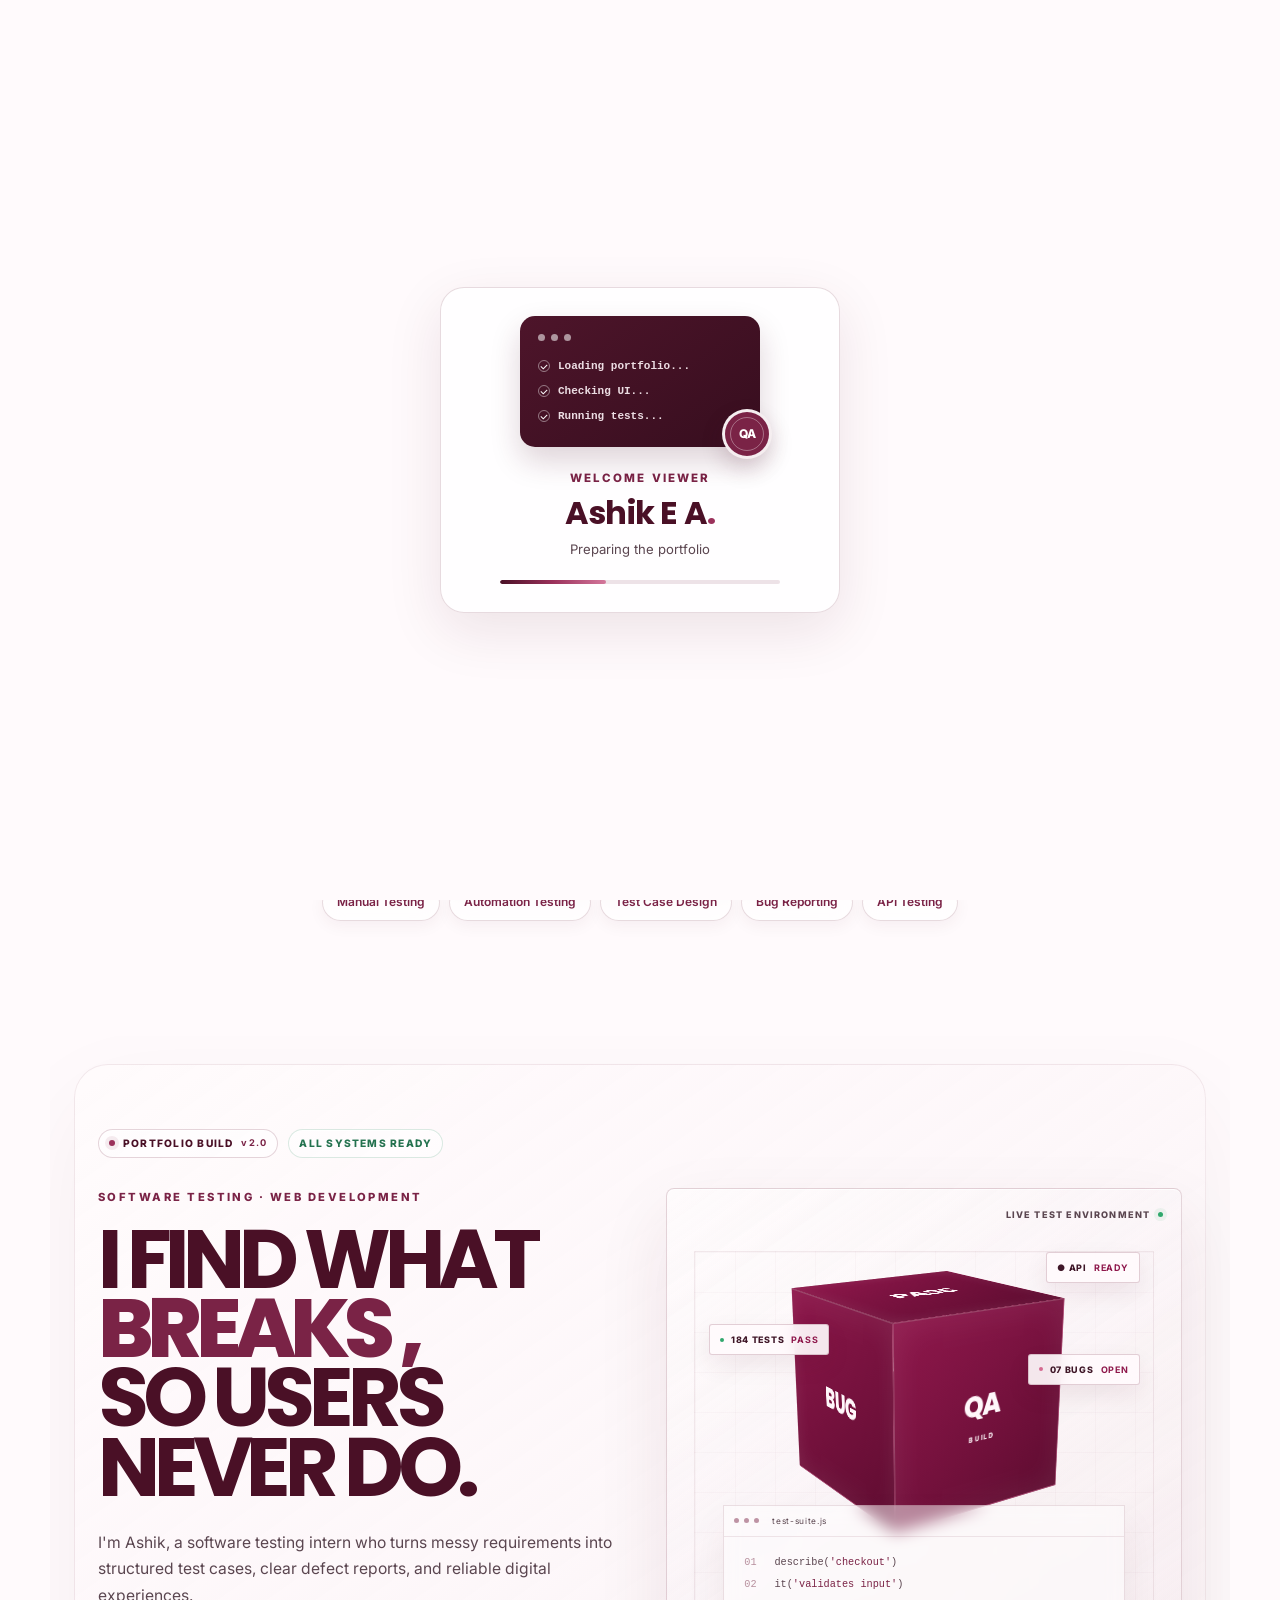
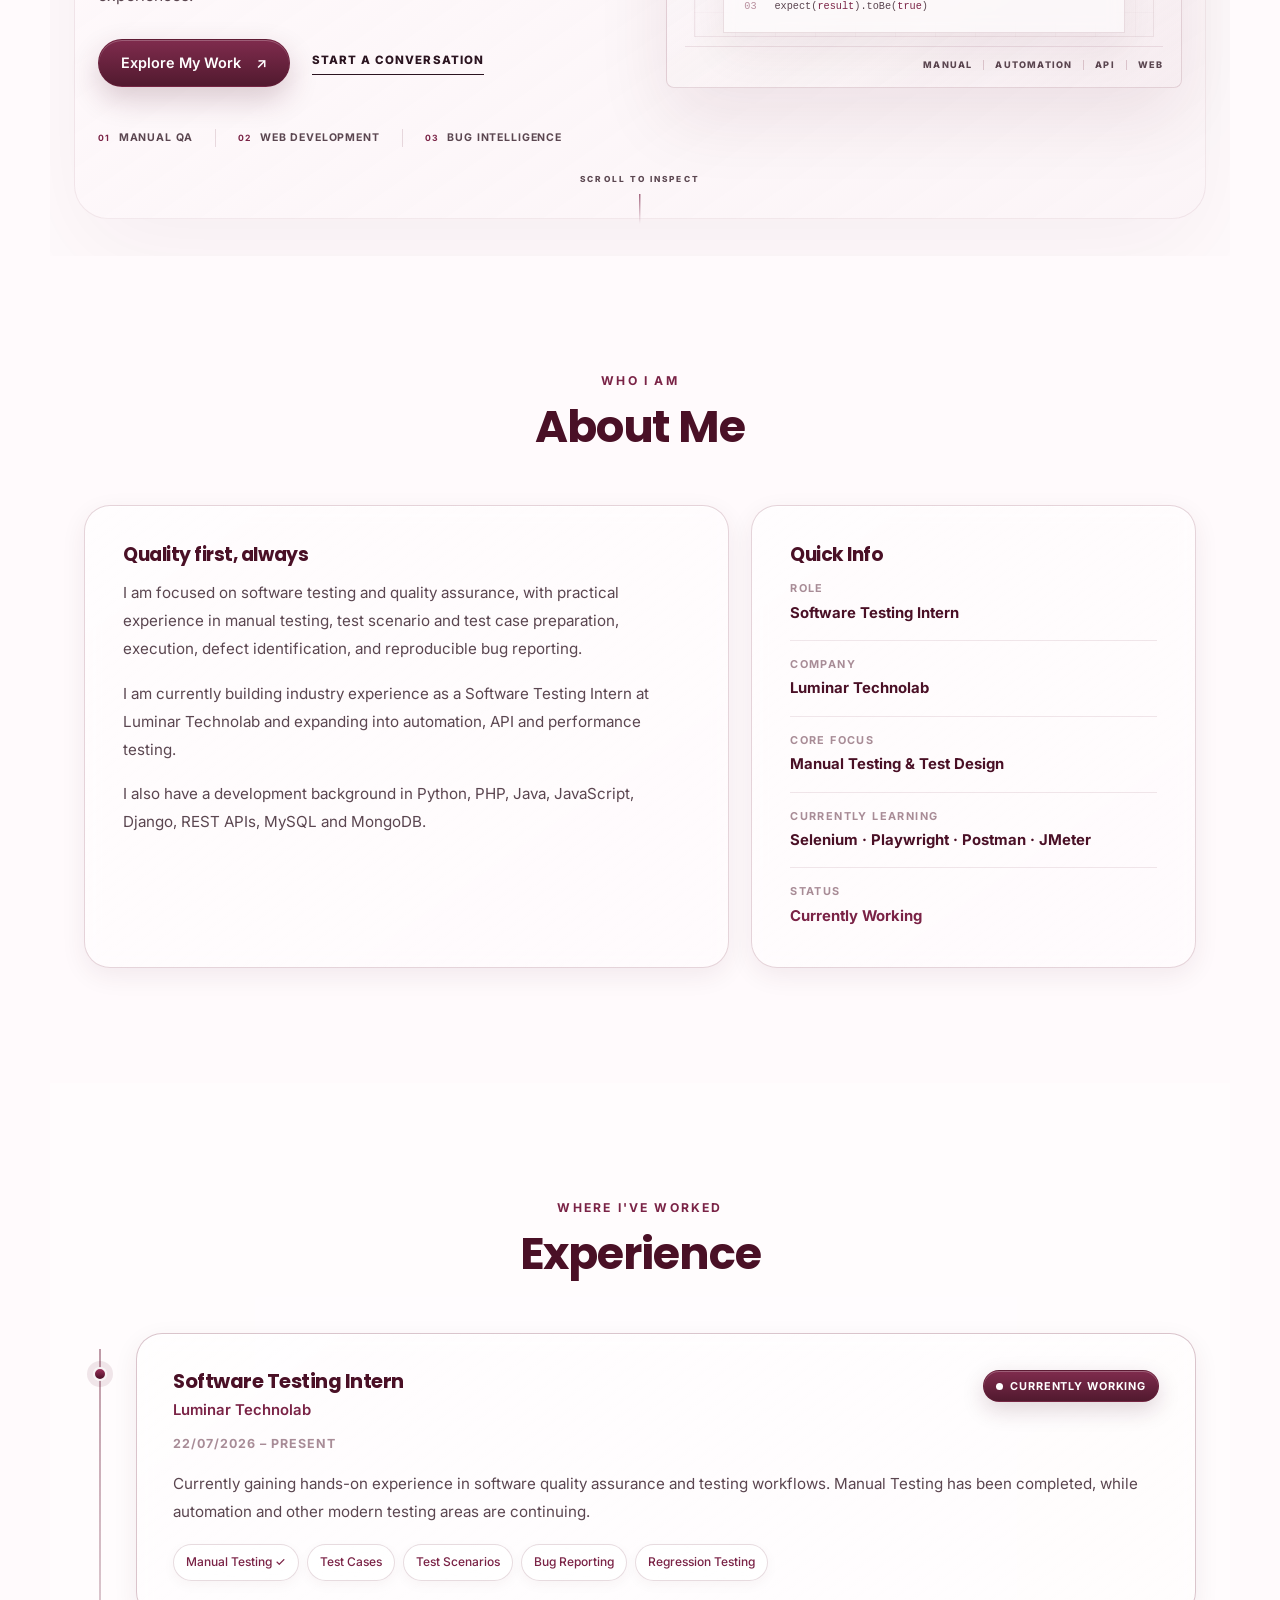
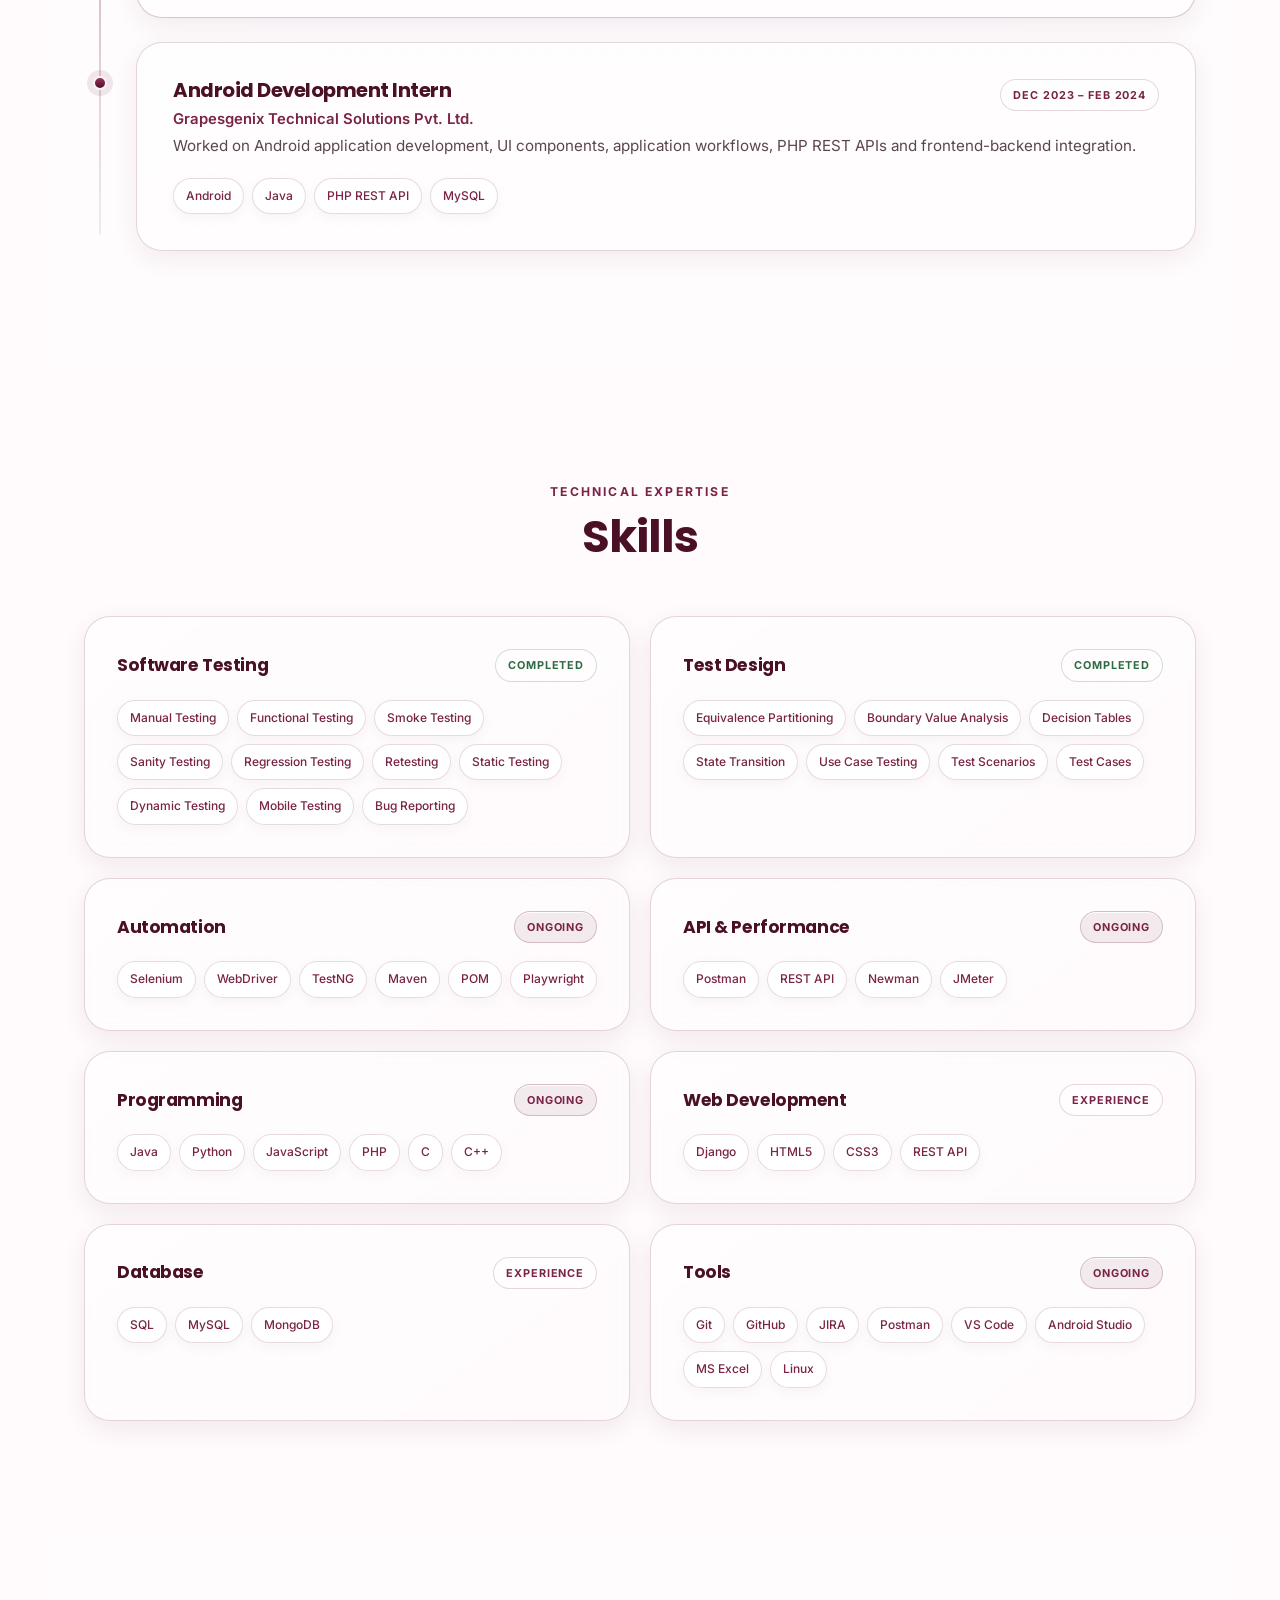
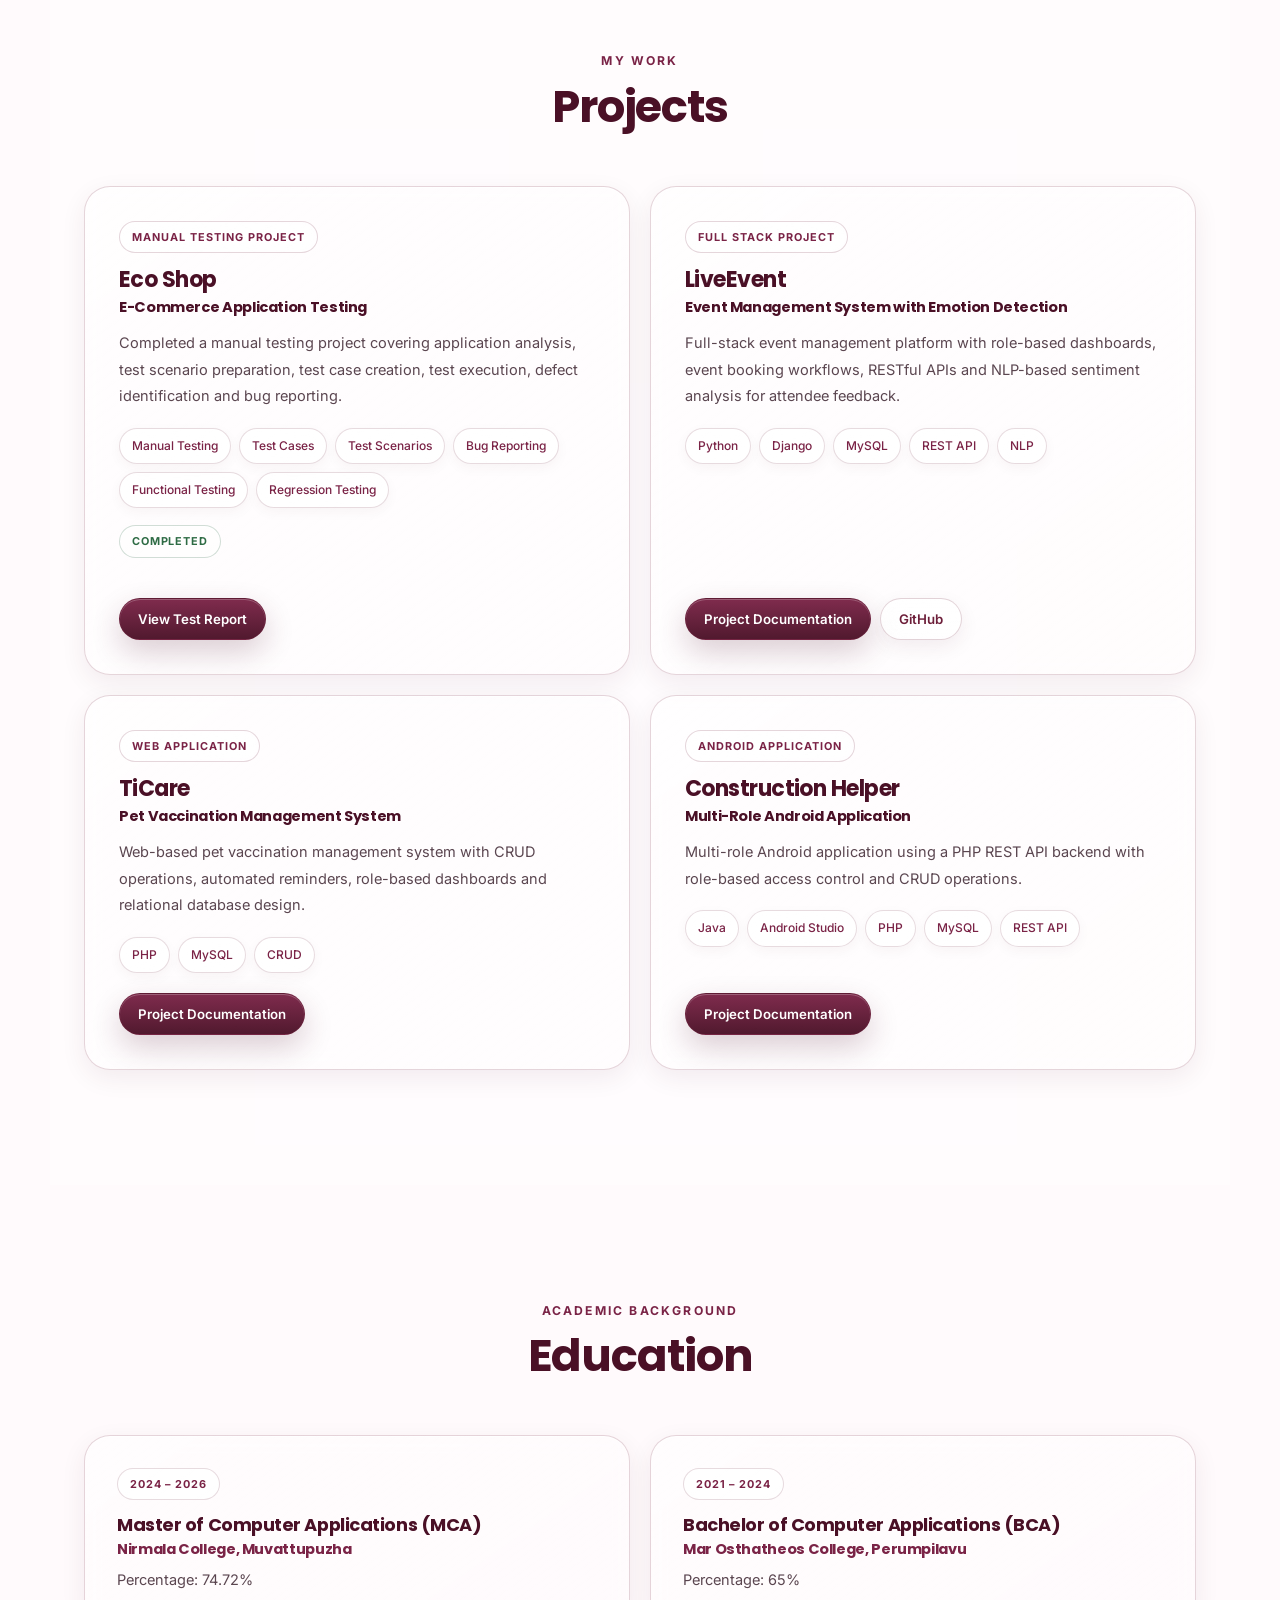
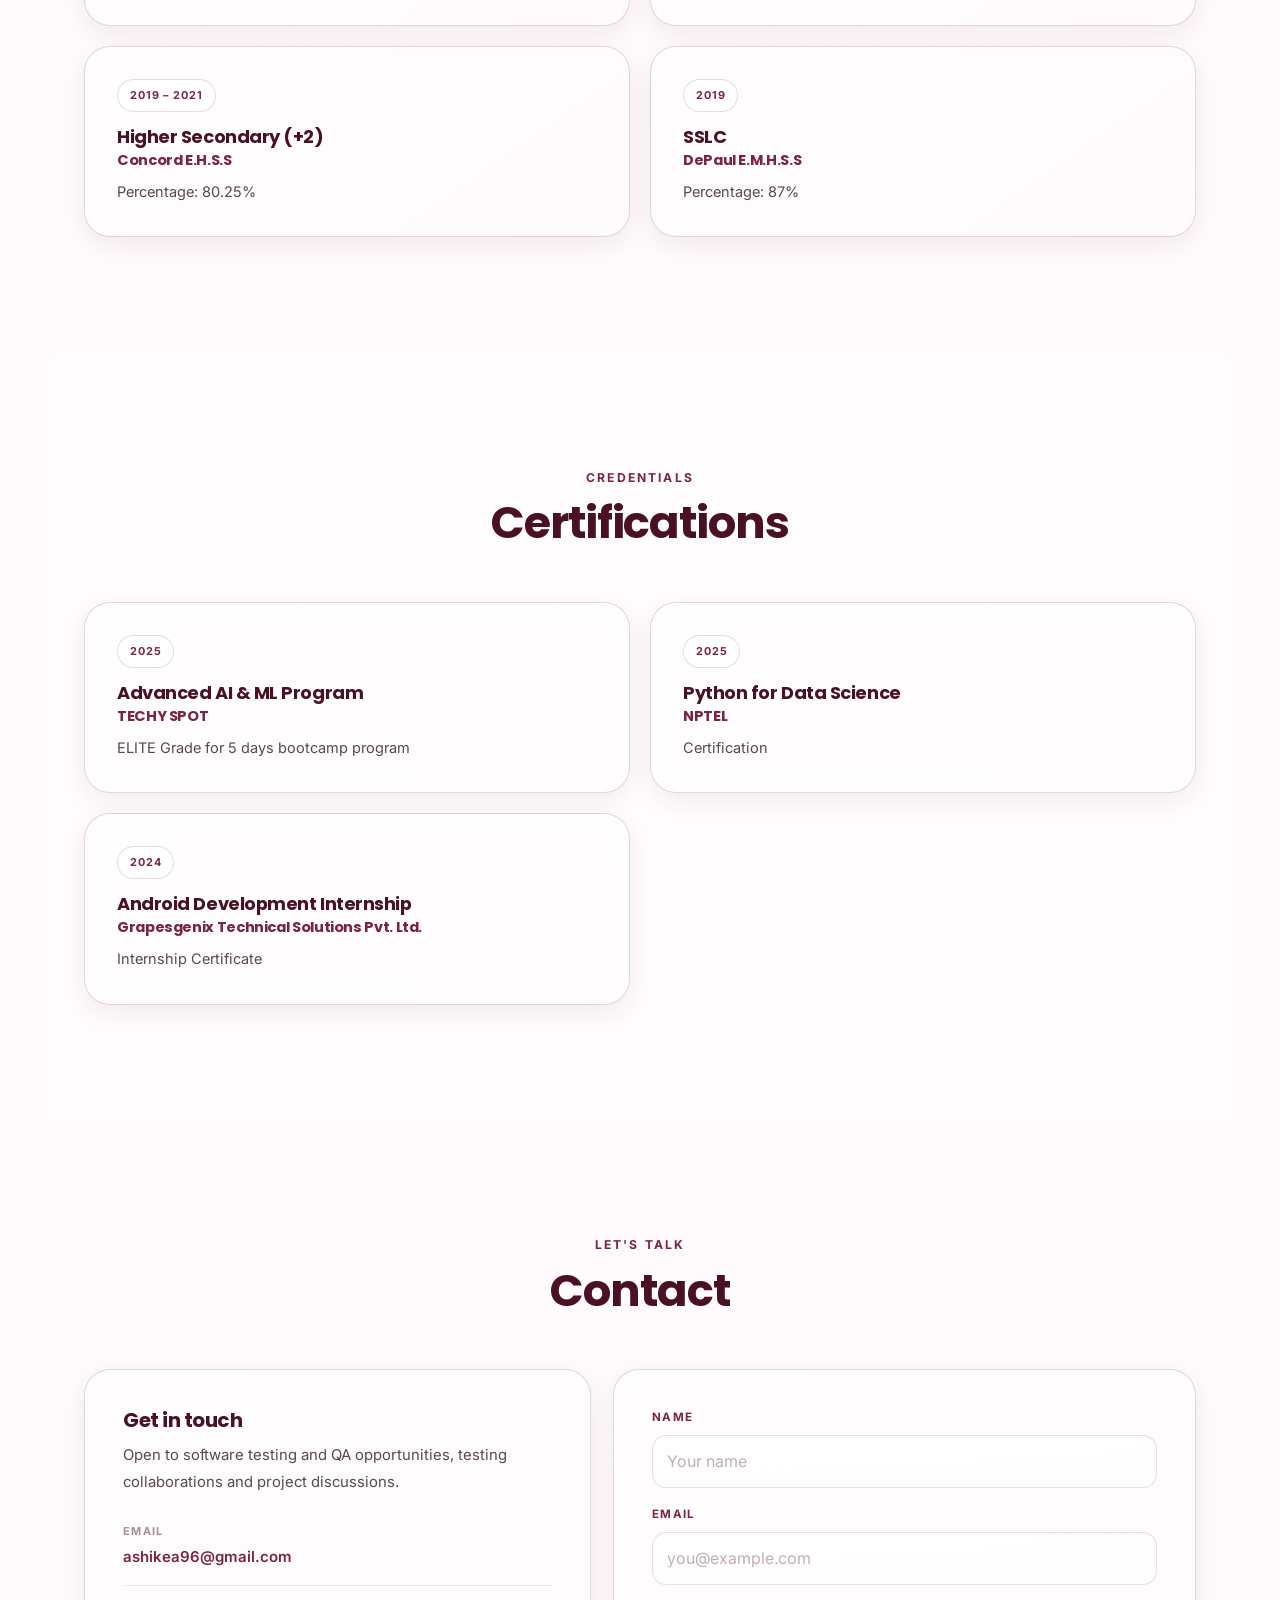
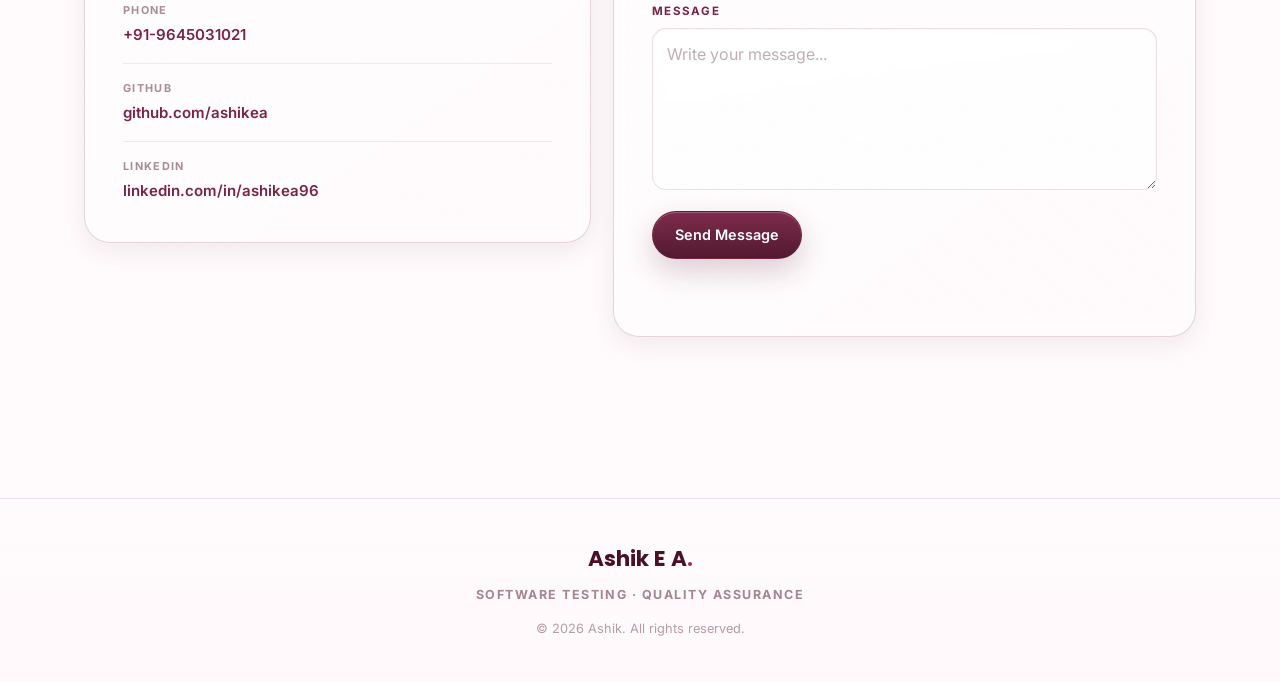
==== index.html @ 1e409dc8 "Add Bing Webmaster verification" ====
<!DOCTYPE html>
<html lang="en">
<head>
    <meta charset="UTF-8">
    <meta name="viewport" content="width=device-width, initial-scale=1.0">
    <title>Ashik E A | Software Testing &amp; QA Engineer Portfolio</title>

    <!-- Website favicon -->
    <link rel="icon" type="image/png" sizes="512x512" href="assets/images/favorite.png">
    <link rel="icon" href="assets/images/favorite.ico" sizes="any">
    <link rel="apple-touch-icon" href="assets/images/favorite.png">

    <meta name="description" content="Official portfolio of Ashik E A, a Software Testing and QA professional. Explore software testing skills, projects, experience, education and certifications.">
    <meta name="author" content="Ashik E A">
    <meta name="robots" content="index, follow, max-image-preview:large">
    <meta name="googlebot" content="index, follow">
    <link rel="canonical" href="https://ashikea.github.io/">

    <!-- Search and social sharing -->
    <meta property="og:type" content="website">
    <meta property="og:site_name" content="Ashik E A Portfolio">
    <meta property="og:title" content="Ashik E A | Software Testing &amp; QA Engineer Portfolio">
    <meta property="og:description" content="Official portfolio of Ashik E A, showcasing software testing skills, projects, experience, education and certifications.">
    <meta property="og:url" content="https://ashikea.github.io/">
    <meta property="og:image" content="https://ashikea.github.io/assets/images/profile.jpg">
    <meta property="og:image:alt" content="Ashik E A - Software Testing and QA professional">
    <meta name="twitter:card" content="summary_large_image">
    <meta name="twitter:title" content="Ashik E A | Software Testing &amp; QA Engineer Portfolio">
    <meta name="twitter:description" content="Official portfolio of Ashik E A, showcasing software testing skills, projects, experience, education and certifications.">
    <meta name="twitter:image" content="https://ashikea.github.io/assets/images/profile.jpg">
    <meta name="msvalidate.01" content="0DDC23886592C918EF3D0A6C53236382" />
    <!-- Helps search engines understand that this website represents Ashik E A -->
    <script type="application/ld+json">
    {
      "@context": "https://schema.org",
      "@type": "Person",
      "name": "Ashik E A",
      "url": "https://ashikea.github.io/",
      "jobTitle": "Software Testing Intern",
      "description": "Software Testing and QA professional with experience in manual testing, test case design, defect reporting and web development.",
      "sameAs": [
        "https://linkedin.com/in/ashikea96",
        "https://github.com/ashikea"
      ]
    }
    </script>

    <!-- Apply saved theme before the stylesheet paints the page. -->
    <script>
        (function () {
            try {
                var saved = localStorage.getItem("ashik-theme");
                var systemDark = window.matchMedia &&
                    window.matchMedia("(prefers-color-scheme: dark)").matches;
                document.documentElement.setAttribute(
                    "data-theme",
                    saved === "dark" || saved === "light"
                        ? saved
                        : (systemDark ? "dark" : "light")
                );
            } catch (e) {
                document.documentElement.setAttribute("data-theme", "light");
            }
        })();
    </script>

    <link rel="preconnect" href="https://fonts.googleapis.com">
    <link rel="preconnect" href="https://fonts.gstatic.com" crossorigin>
    <link href="https://fonts.googleapis.com/css2?family=Inter:wght@400;500;600;700&family=Poppins:wght@500;600;700&display=swap" rel="stylesheet">
    <meta name="google-site-verification" content="2ma2StruQbjvUOSwRRqilFUloc_dOPU1jJHjjzHDBok" />
    <link rel="stylesheet" href="style.css">
</head>

<body class="is-loading">

    <!-- =====================================================
         PAGE LOADER
         Lightweight tester-themed loading screen
    ====================================================== -->
    <div class="page-loader" id="pageLoader" aria-hidden="false">
        <div class="loader-card">
            <div class="tester-animation" aria-hidden="true">
                <div class="tester-screen">
                    <div class="tester-screen-bar"><span></span><span></span><span></span></div>
                    <div class="tester-line line-1"><i class="check"></i><span>Loading portfolio...</span></div>
                    <div class="tester-line line-2"><i class="check"></i><span>Checking UI...</span></div>
                    <div class="tester-line line-3"><i class="check"></i><span>Running tests...</span></div>
                    <div class="tester-cursor"></div>
                </div>
                <div class="tester-badge"><span class="tester-radar"></span>QA</div>
            </div>
            <p class="loader-kicker">WELCOME VIEWER</p>
            <h1 class="loader-title">Ashik E A<span>.</span></h1>
            <p class="loader-subtitle">Preparing the portfolio</p>
            <div class="loader-progress" aria-hidden="true"><span></span></div>
        </div>
    </div>


    <!-- Animated background -->
    <div class="bg-layer" aria-hidden="true">
        <span class="blob blob-1"></span>
        <span class="blob blob-2"></span>
        <span class="blob blob-3"></span>
        <span class="liquid-wave wave-1"></span>
        <span class="liquid-wave wave-2"></span>
        <div class="particles"></div>
    </div>

    <header class="site-header" id="siteHeader">
        <nav class="nav" aria-label="Primary navigation">

            <a href="#home" class="nav-brand">Ashik E A<span>.</span></a>

            <button
                type="button"
                class="theme-toggle"
                id="themeToggle"
                aria-label="Switch to night mode"
                aria-pressed="false"
                title="Switch to night mode">
                <span class="theme-icon theme-sun" aria-hidden="true">☀</span>
                <span class="theme-icon theme-moon" aria-hidden="true">☾</span>
                <span class="theme-label">Night</span>
            </button>

            <button
                type="button"
                class="nav-toggle"
                id="navToggle"
                aria-label="Toggle navigation menu"
                aria-expanded="false"
                aria-controls="navList">
                <span></span>
                <span></span>
                <span></span>
            </button>

            <ul class="nav-list" id="navList">
                <li><a class="nav-link active" href="#home">Home</a></li>
                <li><a class="nav-link" href="#qa-showcase">QA Lab</a></li>
                <li><a class="nav-link" href="#about">About</a></li>
                <li><a class="nav-link" href="#experience">Experience</a></li>
                <li><a class="nav-link" href="#skills">Skills</a></li>
                <li><a class="nav-link" href="#projects">Projects</a></li>
                <li><a class="nav-link" href="#education">Education</a></li>
                <li><a class="nav-link" href="#certifications">Certifications</a></li>
                <li><a class="nav-link" href="#contact">Contact</a></li>
                <span class="nav-indicator" aria-hidden="true"></span>
            </ul>

        </nav>
    </header>

    <main>

        <!-- HOME -->
    <section id="home" class="hero section">

        <div class="hero-inner">

            <!-- PROFILE IMAGE -->
            <div class="hero-profile reveal">

                <div class="profile-liquid">

                    <picture>
                        <source srcset="assets/images/profile.webp" type="image/webp">
                        <img
                            src="assets/images/profile.jpg"
                            alt="Ashik E A - Software Testing / QA Engineer"
                            class="profile-image"
                            width="180"
                            height="180"
                            fetchpriority="high"
                            decoding="async">
                    </picture>

                    <span class="profile-shine"></span>

                </div>

            </div>


            <!-- HERO CONTENT -->
            <p class="hero-eyebrow reveal">
                Software Testing · Quality Assurance
            </p>


            <h1 class="hero-title reveal">
                Ashik E A
            </h1>


            <p class="hero-role reveal">

                Software Testing Intern

                <span class="accent">
                    @ Luminar Technolab
                </span>

            </p>


            <p class="hero-text reveal">

                I design and execute tests that catch problems before users do —
                manual testing, structured test design and clear, reproducible
                defect reporting for web and mobile applications.

            </p>


            <div class="hero-actions reveal">

                <a
                    href="#projects"
                    class="btn btn-primary">

                    View Projects

                </a>


                <a
                    href="#contact"
                    class="btn btn-primary">

                    Get in Touch

                </a>

            </div>


            <ul class="hero-facts reveal">

                <li class="hero-fact">
                    Manual Testing
                </li>

                <li class="hero-fact">
                    Automation Testing
                </li>

                <li class="hero-fact">
                    Test Case Design
                </li>

                <li class="hero-fact">
                    Bug Reporting
                </li>

                <li class="hero-fact">
                    API Testing
                </li>

            </ul>

        </div>

    </section>

        <!-- QA SHOWCASE -->
        <section id="qa-showcase" class="qa-showcase section" aria-labelledby="qaShowcaseTitle">
            <div class="qa-showcase-grid">

                <div class="qa-showcase-copy reveal">
                    <div class="qa-status-row" aria-label="Portfolio status">
                        <span class="qa-status-pill"><i></i> PORTFOLIO BUILD <b>v2.0</b></span>
                        <span class="qa-status-ready">ALL SYSTEMS READY</span>
                    </div>

                    <p class="qa-kicker">SOFTWARE TESTING · WEB DEVELOPMENT</p>

                    <h2 class="qa-showcase-title" id="qaShowcaseTitle">
                        <span>I FIND WHAT</span>
                        <strong>BREAKS ,</strong>
                        <span>SO USERS</span>
                        <span>NEVER DO.</span>
                    </h2>

                    <p class="qa-showcase-text">
                        I'm Ashik, a software testing intern who turns messy requirements
                        into structured test cases, clear defect reports, and reliable digital experiences.
                    </p>

                    <div class="qa-showcase-actions">
                        <a class="btn btn-primary" href="#projects">Explore My Work <span aria-hidden="true">↗</span></a>
                        <a class="qa-text-link" href="#contact">Start a Conversation</a>
                    </div>

                    <div class="qa-showcase-facts" aria-label="Core areas">
                        <span><b>01</b> Manual QA</span>
                        <span><b>02</b> Web Development</span>
                        <span><b>03</b> Bug Intelligence</span>
                    </div>
                </div>

                <div class="qa-lab reveal" aria-label="Interactive software testing visual">
                    <div class="qa-lab-topline">
                        <span>LIVE TEST ENVIRONMENT</span>
                        <i aria-hidden="true"></i>
                    </div>

                    <div class="qa-lab-stage">
                        <span class="qa-metric qa-tests"><i></i> 184 TESTS <b>PASS</b></span>
                        <span class="qa-metric qa-bugs"><i></i> 07 BUGS <b>OPEN</b></span>

                        <div class="qa-cube-wrap" aria-hidden="true">
                            <div class="qa-cube">
                                <span class="cube-face cube-front">QA<small>BUILD</small></span>
                                <span class="cube-face cube-back">TEST</span>
                                <span class="cube-face cube-right">SHIP</span>
                                <span class="cube-face cube-left">BUG</span>
                                <span class="cube-face cube-top">PASS</span>
                                <span class="cube-face cube-bottom">FIX</span>
                            </div>
                        </div>

                        <div class="qa-code-window" aria-hidden="true">
                            <div class="qa-window-bar"><i></i><i></i><i></i><span>test-suite.js</span></div>
                            <div class="qa-code-lines">
                                <span><b>01</b> describe(<em>'checkout'</em>)</span>
                                <span><b>02</b> it(<em>'validates input'</em>)</span>
                                <span><b>03</b> expect(<em>result</em>).toBe(<em>true</em>)</span>
                            </div>
                        </div>

                        <span class="qa-api-label">● API <b>READY</b></span>
                    </div>

                    <div class="qa-lab-footer">
                        <span>MANUAL</span>
                        <span>AUTOMATION</span>
                        <span>API</span>
                        <span>WEB</span>
                    </div>
                </div>
            </div>

            <button class="qa-scroll-cue" type="button" aria-label="Scroll down to About Me">
                <span>SCROLL TO INSPECT</span>
                <i aria-hidden="true"></i>
            </button>
        </section>

        <!-- ABOUT -->
        <section id="about" class="section">
            <div class="section-heading">
                <p>Who I Am</p>
                <h2>About Me</h2>
            </div>

            <div class="about-grid">

                <article class="about-card liquid reveal">
                    <h3>Quality first, always</h3>

                    <p>
                        I am focused on software testing and quality assurance,
                        with practical experience in manual testing, test scenario
                        and test case preparation, execution, defect identification,
                        and reproducible bug reporting.
                    </p>

                    <p>
                        I am currently building industry experience as a Software
                        Testing Intern at Luminar Technolab and expanding into
                        automation, API and performance testing.
                    </p>

                    <p>
                        I also have a development background in Python, PHP, Java,
                        JavaScript, Django, REST APIs, MySQL and MongoDB.
                    </p>
                </article>

                <aside class="about-card liquid reveal">
                    <h3>Quick Info</h3>

                    <ul class="info-list">
                        <li>
                            <span>Role</span>
                            <strong>Software Testing Intern</strong>
                        </li>
                        <li>
                            <span>Company</span>
                            <strong>Luminar Technolab</strong>
                        </li>
                        <li>
                            <span>Core Focus</span>
                            <strong>Manual Testing &amp; Test Design</strong>
                        </li>
                        <li>
                            <span>Currently Learning</span>
                            <strong>Selenium · Playwright · Postman · JMeter</strong>
                        </li>
                        <li>
                            <span>Status</span>
                            <strong class="accent">Currently Working</strong>
                        </li>
                    </ul>
                </aside>

            </div>
        </section>

        <!-- EXPERIENCE -->
        <section id="experience" class="section section-light">
            <div class="section-heading">
                <p>Where I've Worked</p>
                <h2>Experience</h2>
            </div>

            <div class="timeline">

                <article class="timeline-item">
                    <span class="timeline-dot" aria-hidden="true"></span>

                    <div class="experience-card current liquid reveal">
                        <div class="exp-top">

                            <div>
                                <h3>Software Testing Intern</h3>
                                <p class="exp-company">Luminar Technolab</p>
                            </div>

                            <span class="status current-badge">
                                Currently Working
                            </span>

                        </div>

                        <p class="exp-date">22/07/2026 – Present</p>

                        <p class="exp-text">
                            Currently gaining hands-on experience in software quality
                            assurance and testing workflows. Manual Testing has been
                            completed, while automation and other modern testing areas
                            are continuing.
                        </p>

                        <div class="tags">
                            <span>Manual Testing ✓</span>
                            <span>Test Cases</span>
                            <span>Test Scenarios</span>
                            <span>Bug Reporting</span>
                            <span>Regression Testing</span>
                        </div>
                    </div>
                </article>

                <article class="timeline-item">
                    <span class="timeline-dot" aria-hidden="true"></span>

                    <div class="experience-card liquid reveal">

                        <div class="exp-top">
                            <div>
                                <h3>Android Development Intern</h3>
                                <p class="exp-company">
                                    Grapesgenix Technical Solutions Pvt. Ltd.
                                </p>
                            </div>

                            <span class="status">
                                Dec 2023 – Feb 2024
                            </span>
                        </div>

                        <p class="exp-text">
                            Worked on Android application development, UI components,
                            application workflows, PHP REST APIs and frontend-backend
                            integration.
                        </p>

                        <div class="tags">
                            <span>Android</span>
                            <span>Java</span>
                            <span>PHP REST API</span>
                            <span>MySQL</span>
                        </div>

                    </div>
                </article>

            </div>
        </section>

        <!-- SKILLS -->
        <section id="skills" class="section">
            <div class="section-heading">
                <p>Technical Expertise</p>
                <h2>Skills</h2>
            </div>

            <div class="skills-grid">

                <div class="skill-card liquid reveal">
                    <div class="skill-title">
                        <h3>Software Testing</h3>
                        <span class="status completed">Completed</span>
                    </div>
                    <div class="tags">
                        <span>Manual Testing</span>
                        <span>Functional Testing</span>
                        <span>Smoke Testing</span>
                        <span>Sanity Testing</span>
                        <span>Regression Testing</span>
                        <span>Retesting</span>
                        <span>Static Testing</span>
                        <span>Dynamic Testing</span>
                        <span>Mobile Testing</span>
                        <span>Bug Reporting</span>
                    </div>
                </div>

                <div class="skill-card liquid reveal">
                    <div class="skill-title">
                        <h3>Test Design</h3>
                        <span class="status completed">Completed</span>
                    </div>
                    <div class="tags">
                        <span>Equivalence Partitioning</span>
                        <span>Boundary Value Analysis</span>
                        <span>Decision Tables</span>
                        <span>State Transition</span>
                        <span>Use Case Testing</span>
                        <span>Test Scenarios</span>
                        <span>Test Cases</span>
                    </div>
                </div>

                <div class="skill-card liquid reveal">
                    <div class="skill-title">
                        <h3>Automation</h3>
                        <span class="status ongoing">Ongoing</span>
                    </div>
                    <div class="tags">
                        <span>Selenium</span>
                        <span>WebDriver</span>
                        <span>TestNG</span>
                        <span>Maven</span>
                        <span>POM</span>
                        <span>Playwright</span>
                    </div>
                </div>

                <div class="skill-card liquid reveal">
                    <div class="skill-title">
                        <h3>API &amp; Performance</h3>
                        <span class="status ongoing">Ongoing</span>
                    </div>
                    <div class="tags">
                        <span>Postman</span>
                        <span>REST API</span>
                        <span>Newman</span>
                        <span>JMeter</span>
                    </div>
                </div>

                <div class="skill-card liquid reveal">
                    <div class="skill-title">
                        <h3>Programming</h3>
                        <span class="status ongoing">Ongoing</span>
                    </div>
                    <div class="tags">
                        <span>Java</span>
                        <span>Python</span>
                        <span>JavaScript</span>
                        <span>PHP</span>
                        <span>C</span>
                        <span>C++</span>
                    </div>
                </div>

                <div class="skill-card liquid reveal">
                    <div class="skill-title">
                        <h3>Web Development</h3>
                        <span class="status">Experience</span>
                    </div>
                    <div class="tags">
                        <span>Django</span>
                        <span>HTML5</span>
                        <span>CSS3</span>
                        <span>REST API</span>
                    </div>
                </div>

                <div class="skill-card liquid reveal">
                    <div class="skill-title">
                        <h3>Database</h3>
                        <span class="status ">Experience</span>
                    </div>
                    <div class="tags">
                        <span>SQL</span>
                        <span>MySQL</span>
                        <span>MongoDB</span>
                    </div>
                </div>

                <div class="skill-card liquid reveal">
                    <div class="skill-title">
                        <h3>Tools</h3>
                        <span class="status ongoing">Ongoing</span>
                    </div>
                    <div class="tags">
                        <span>Git</span>
                        <span>GitHub</span>
                        <span>JIRA</span>
                        <span>Postman</span>
                        <span>VS Code</span>
                        <span>Android Studio</span>
                        <span>MS Excel</span>
                        <span>Linux</span>
                    </div>
                </div>

            </div>
        </section>

        <!-- PROJECTS -->
        <section id="projects" class="section section-light">
            <div class="section-heading">
                <p>My Work</p>
                <h2>Projects</h2>
            </div>

            <div class="projects-container">

                <article class="project-card liquid reveal">
                    <div class="project-content">

                        <span class="project-category">
                            Manual Testing Project
                        </span>

                        <h3>Eco Shop</h3>

                        <h4>E-Commerce Application Testing</h4>

                        <p>
                            Completed a manual testing project covering application
                            analysis, test scenario preparation, test case creation,
                            test execution, defect identification and bug reporting.
                        </p>

                        <div class="project-tags">
                            <span>Manual Testing</span>
                            <span>Test Cases</span>
                            <span>Test Scenarios</span>
                            <span>Bug Reporting</span>
                            <span>Functional Testing</span>
                            <span>Regression Testing</span>
                        </div>

                        <div class="project-status">
                            <span class="status completed">Completed</span>
                        </div>

                        <div class="project-buttons">
                            <button
                                type="button"
                                class="project-link"
                                id="openEcoShopReport"
                                data-report-src="assets/docs/eco_store_test_report_ashik.xlsx"
                                aria-haspopup="dialog">
                                View Test Report
                            </button>
                        </div>

                    </div>
                </article>

                <article class="project-card liquid reveal">
                    <div class="project-content">

                        <span class="project-category">
                            Full Stack Project
                        </span>

                        <h3>LiveEvent</h3>

                        <h4>Event Management System with Emotion Detection</h4>

                        <p>
                            Full-stack event management platform with role-based
                            dashboards, event booking workflows, RESTful APIs and
                            NLP-based sentiment analysis for attendee feedback.
                        </p>

                        <div class="project-tags">
                            <span>Python</span>
                            <span>Django</span>
                            <span>MySQL</span>
                            <span>REST API</span>
                            <span>NLP</span>
                        </div>

                        <div class="project-buttons">
                            <a
                                href="assets/docs/liveevent-documentation.pdf"
                                class="project-link"
                                target="_blank"
                                rel="noopener">
                                Project Documentation
                            </a>

                            <a
                                href="https://github.com/ashikea"
                                class="project-link secondary-link"
                                target="_blank"
                                rel="noopener">
                                GitHub
                            </a>
                        </div>

                    </div>
                </article>

                <article class="project-card liquid reveal">
                    <div class="project-content">

                        <span class="project-category">
                            Web Application
                        </span>

                        <h3>TiCare</h3>

                        <h4>Pet Vaccination Management System</h4>

                        <p>
                            Web-based pet vaccination management system with CRUD
                            operations, automated reminders, role-based dashboards
                            and relational database design.
                        </p>

                        <div class="project-tags">
                            <span>PHP</span>
                            <span>MySQL</span>
                            <span>CRUD</span>
                        </div>

                        <div class="project-buttons">
                            <a
                                href="assets/docs/ticare-documentation.pdf"
                                class="project-link"
                                target="_blank"
                                rel="noopener">
                                Project Documentation
                            </a>
                        </div>

                    </div>
                </article>

                <article class="project-card liquid reveal">
                    <div class="project-content">

                        <span class="project-category">
                            Android Application
                        </span>

                        <h3>Construction Helper</h3>

                        <h4>Multi-Role Android Application</h4>

                        <p>
                            Multi-role Android application using a PHP REST API
                            backend with role-based access control and CRUD
                            operations.
                        </p>

                        <div class="project-tags">
                            <span>Java</span>
                            <span>Android Studio</span>
                            <span>PHP</span>
                            <span>MySQL</span>
                            <span>REST API</span>
                        </div>

                        <div class="project-buttons">
                            <a
                                href="assets/docs/construction-helper-documentation.pdf"
                                class="project-link"
                                target="_blank"
                                rel="noopener">
                                Project Documentation
                            </a>
                        </div>

                    </div>
                </article>

            </div>
        </section>

        <!-- EDUCATION -->
        <section id="education" class="section">
            <div class="section-heading">
                <p>Academic Background</p>
                <h2>Education</h2>
            </div>

            <div class="education-grid">

                <article class="edu-card liquid reveal">
                    <span class="edu-year">2024 – 2026</span>
                    <h3>Master of Computer Applications (MCA)</h3>
                    <h4>Nirmala College, Muvattupuzha</h4>
                    <p>Percentage: 74.72%</p>
                </article>

                <article class="edu-card liquid reveal">
                    <span class="edu-year">2021 – 2024</span>
                    <h3>Bachelor of Computer Applications (BCA)</h3>
                    <h4>Mar Osthatheos College, Perumpilavu</h4>
                    <p>Percentage: 65%</p>
                </article>

                <article class="edu-card liquid reveal">
                    <span class="edu-year">2019 – 2021</span>
                    <h3>Higher Secondary (+2)</h3>
                    <h4>Concord E.H.S.S</h4>
                    <p>Percentage: 80.25%</p>
                </article>

                <article class="edu-card liquid reveal">
                    <span class="edu-year">2019</span>
                    <h3>SSLC</h3>
                    <h4>DePaul E.M.H.S.S</h4>
                    <p>Percentage: 87%</p>
                </article>

            </div>
        </section>

        <!-- CERTIFICATIONS -->
        <section id="certifications" class="section section-light">
            <div class="section-heading">
                <p>Credentials</p>
                <h2>Certifications</h2>
            </div>

            <div class="cert-grid">

                <article class="cert-card liquid reveal">
                    <span class="cert-year">2025</span>
                    <h3>Advanced AI &amp; ML Program</h3>
                    <h4>TECHY SPOT</h4>
                    <p>ELITE Grade for 5 days bootcamp program</p>
                </article>

                <article class="cert-card liquid reveal">
                    <span class="cert-year">2025</span>
                    <h3>Python for Data Science</h3>
                    <h4>NPTEL</h4>
                    <p>Certification</p>
                </article>

                <article class="cert-card liquid reveal">
                    <span class="cert-year">2024</span>
                    <h3>Android Development Internship</h3>
                    <h4>Grapesgenix Technical Solutions Pvt. Ltd.</h4>
                    <p>Internship Certificate</p>
                </article>

            </div>
        </section>

        <!-- CONTACT -->
        <section id="contact" class="section">
            <div class="section-heading">
                <p>Let's Talk</p>
                <h2>Contact</h2>
            </div>

            <div class="contact-grid">

                <div class="contact-card liquid reveal">

                    <h3>Get in touch</h3>

                    <p>
                        Open to software testing and QA opportunities,
                        testing collaborations and project discussions.
                    </p>

                    <ul class="contact-list">

                        <li>
                            <span>Email</span>
                            <a href="mailto:ashikea96@gmail.com">
                                ashikea96@gmail.com
                            </a>
                        </li>

                        <li>
                            <span>Phone</span>
                            <a href="tel:+919645031021">
                                +91-9645031021
                            </a>
                        </li>

                        <li>
                            <span>GitHub</span>
                            <a
                                href="https://github.com/ashikea"
                                target="_blank"
                                rel="noopener">
                                github.com/ashikea
                            </a>
                        </li>

                        <li>
                            <span>LinkedIn</span>
                            <a
                                href="https://linkedin.com/in/ashikea96"
                                target="_blank"
                                rel="noopener">
                                linkedin.com/in/ashikea96
                            </a>
                        </li>

                    </ul>
                </div>
                <form class="contact-form liquid reveal" id="contactForm" novalidate>

                    <!-- Web3Forms -->
                    <input type="hidden" name="access_key" value="c998e4c1-f392-4c16-a707-3a943b54c4aa">

                    <!-- Email subject -->
                    <input type="hidden" name="subject" value="New Portfolio Contact Message">

                    <!-- Optional bot protection -->
                    <input type="checkbox" name="botcheck" class="hidden" style="display:none">

                    <div class="field">
                        <label for="name">Name</label>
                        <input
                            type="text"
                            id="name"
                            name="name"
                            placeholder="Your name"
                            required
                        >
                    </div>

                    <div class="field">
                        <label for="email">Email</label>
                        <input
                            type="email"
                            id="email"
                            name="email"
                            placeholder="you@example.com"
                            required
                        >
                    </div>

                    <div class="field">
                        <label for="message">Message</label>
                        <textarea
                            id="message"
                            name="message"
                            rows="5"
                            placeholder="Write your message..."
                            required
                        ></textarea>
                    </div>

                    <button type="submit" class="btn btn-primary" id="submitBtn">
                        Send Message
                    </button>

                    <p class="form-note" id="formNote" role="status" aria-live="polite"></p>

                </form>

            </div>
        </section>

    </main>

    <!-- FOOTER -->
    <footer class="site-footer">
        <div class="footer-inner">
            <p class="footer-brand">Ashik E A<span>.</span></p>
            <p class="footer-text">Software Testing · Quality Assurance</p>
            <p class="footer-copy">
                © <span id="year">2026</span> Ashik. All rights reserved.
            </p>
        </div>
    </footer>

    <!-- ECO SHOP EXCEL REPORT VIEWER -->
    <div
        class="report-modal"
        id="reportModal"
        aria-hidden="true"
        role="dialog"
        aria-modal="true"
        aria-labelledby="reportModalTitle">

        <div class="report-modal-backdrop" data-close-report></div>

        <div class="report-modal-panel">

            <div class="report-modal-header">
                <div>
                    <span class="project-category">Manual Testing Report</span>
                    <h2 id="reportModalTitle">Eco Shop — Test Report</h2>
                </div>

                <button
                    type="button"
                    class="report-modal-close"
                    id="closeReportModal"
                    aria-label="Close test report">
                    <span aria-hidden="true">&times;</span>
                </button>
            </div>

            <div class="report-toolbar">
                <div class="report-status" id="reportStatus">Preparing report…</div>
                <a
                    href="assets/docs/eco_store_test_report_ashik.xlsx"
                    class="report-download"
                    download>
                    Download Excel
                </a>
            </div>

            <div class="report-sheet-tabs" id="reportSheetTabs" aria-label="Report sheets"></div>

            <div class="report-table-wrap" id="reportTableWrap">
                <div class="report-loading">
                    <span class="report-spinner" aria-hidden="true"></span>
                    Loading Excel report…
                </div>
            </div>

        </div>
    </div>

    <!-- Report preview data is loaded only when the Excel viewer is opened. -->
    <script src="script.js" defer></script>

</body>
</html>
---- style.css ----
/* =========================================================
   ASHIK — BURGUNDY LIQUID PORTFOLIO
   Smooth transitions + animated liquid background
========================================================= */

:root {
    --burgundy: #6D1F3A;
    --burgundy-2: #7A2346;
    --burgundy-dark: #4A1026;
    --burgundy-deep: #33091A;

    --white: #FFFFFF;
    --off-white: #FFF8FA;
    --soft: #F5F1F3;
    --ink: #2B1420;
    --ink-soft: #5E4A54;

    --glass: rgba(255, 255, 255, 0.42);
    --glass-strong: rgba(255, 255, 255, 0.60);
    --glass-soft: rgba(255, 255, 255, 0.26);
    --glass-border: rgba(255, 255, 255, 0.70);
    --wine-border: rgba(109, 31, 58, 0.16);

    --shadow-sm: 0 8px 26px rgba(74, 16, 38, 0.07);
    --shadow-md: 0 16px 42px rgba(74, 16, 38, 0.11);
    --shadow-lg: 0 24px 70px rgba(74, 16, 38, 0.15);
    --inset: inset 0 1px 0 rgba(255,255,255,.88);

    --radius-sm: 14px;
    --radius-md: 20px;
    --radius-lg: 26px;
    --pill: 999px;

    --ease: cubic-bezier(.22,.61,.36,1);
    --ease-soft: cubic-bezier(.4,0,.2,1);
    --transition: 420ms var(--ease);
    --font-body: 'Inter', system-ui, -apple-system, 'Segoe UI', sans-serif;
    --font-head: 'Poppins', 'Inter', system-ui, sans-serif;
}


/* =========================================================
   RESET
========================================================= */

*,
*::before,
*::after {
    box-sizing: border-box;
}

html {
    scroll-behavior: smooth;
    -webkit-text-size-adjust: 100%;
    text-size-adjust: 100%;
}

body {
    margin: 0;
    min-height: 100vh;
    overflow-x: hidden;
    font-family: var(--font-body);
    font-size: 16px;
    line-height: 1.7;
    color: var(--ink-soft);
    background: var(--off-white);
    -webkit-font-smoothing: antialiased;
    -moz-osx-font-smoothing: grayscale;
}

body::before {
    content: "";
    position: fixed;
    inset: 0;
    z-index: -3;
    pointer-events: none;
    background:
        radial-gradient(circle at 12% 15%, rgba(122,35,70,.10), transparent 28%),
        radial-gradient(circle at 88% 34%, rgba(109,31,58,.08), transparent 30%),
        radial-gradient(circle at 50% 92%, rgba(74,16,38,.07), transparent 34%);
}

h1,
h2,
h3,
h4 {
    margin: 0 0 .65em;
    font-family: var(--font-head);
    color: var(--burgundy-dark);
    line-height: 1.2;
    letter-spacing: -.025em;
}

h1 { font-weight: 700; }

p {
    margin: 0 0 1rem;
}

p:last-child {
    margin-bottom: 0;
}

a {
    color: var(--burgundy);
    text-decoration: none;
}

img {
    display: block;
    max-width: 100%;
}

ul {
    margin: 0;
    padding: 0;
}

button,
input,
textarea {
    font: inherit;
}

::selection {
    background: rgba(109,31,58,.18);
    color: var(--burgundy-deep);
}

:focus-visible {
    outline: 2px solid var(--burgundy);
    outline-offset: 4px;
    border-radius: 6px;
}

::-webkit-scrollbar {
    width: 10px;
}

::-webkit-scrollbar-track {
    background: rgba(255,248,250,.8);
}

::-webkit-scrollbar-thumb {
    border: 2px solid rgba(255,255,255,.85);
    border-radius: 999px;
    background: linear-gradient(
        180deg,
        rgba(122,35,70,.65),
        rgba(74,16,38,.78)
    );
}


/* =========================================================
   GLOBAL LAYERS
========================================================= */

.site-header,
main,
.site-footer {
    position: relative;
    z-index: 1;
}


/* =========================================================
   ANIMATED LIQUID BACKGROUND
========================================================= */

.bg-layer {
    position: fixed;
    inset: 0;
    z-index: 0;
    overflow: hidden;
    pointer-events: none;
    background:
        linear-gradient(
            125deg,
            rgba(255,248,250,.95),
            rgba(255,255,255,.66),
            rgba(255,248,250,.92)
        );
}

.bg-layer::before {
    content: "";
    position: absolute;
    inset: -20%;
    background:
        radial-gradient(
            circle at 20% 30%,
            rgba(122,35,70,.13),
            transparent 30%
        ),
        radial-gradient(
            circle at 78% 28%,
            rgba(109,31,58,.10),
            transparent 30%
        ),
        radial-gradient(
            circle at 54% 78%,
            rgba(74,16,38,.08),
            transparent 34%
        );
    animation: backgroundDrift 30s ease-in-out infinite alternate;
    will-change: transform;
}

@keyframes backgroundDrift {
    0% {
        transform: translate3d(-2%, -1%, 0) scale(1);
    }
    50% {
        transform: translate3d(2%, 1.5%, 0) scale(1.04);
    }
    100% {
        transform: translate3d(-1%, 2%, 0) scale(1.02);
    }
}

.blob {
    position: absolute;
    border-radius: 50%;
    filter: blur(70px);
    opacity: .48;
    will-change: transform;
}

.blob-1 {
    width: 46vw;
    height: 46vw;
    min-width: 320px;
    min-height: 320px;
    top: -16%;
    left: -12%;
    background: radial-gradient(
        circle,
        rgba(122,35,70,.58) 0%,
        rgba(122,35,70,.18) 45%,
        transparent 72%
    );
    animation: blobOne 34s ease-in-out infinite alternate;
}

.blob-2 {
    width: 42vw;
    height: 42vw;
    min-width: 300px;
    min-height: 300px;
    top: 30%;
    right: -15%;
    background: radial-gradient(
        circle,
        rgba(109,31,58,.48) 0%,
        rgba(109,31,58,.14) 45%,
        transparent 72%
    );
    animation: blobTwo 42s ease-in-out infinite alternate;
}

.blob-3 {
    width: 48vw;
    height: 48vw;
    min-width: 310px;
    min-height: 310px;
    bottom: -22%;
    left: 24%;
    background: radial-gradient(
        circle,
        rgba(74,16,38,.40) 0%,
        rgba(74,16,38,.10) 45%,
        transparent 74%
    );
    animation: blobThree 48s ease-in-out infinite alternate;
}

@keyframes blobOne {
    0%   { transform: translate3d(0,0,0) scale(1); }
    50%  { transform: translate3d(7vw,5vh,0) scale(1.10); }
    100% { transform: translate3d(-3vw,9vh,0) scale(.97); }
}

@keyframes blobTwo {
    0%   { transform: translate3d(0,0,0) scale(1); }
    50%  { transform: translate3d(-7vw,6vh,0) scale(1.08); }
    100% { transform: translate3d(-2vw,-5vh,0) scale(.96); }
}

@keyframes blobThree {
    0%   { transform: translate3d(0,0,0) scale(1); }
    50%  { transform: translate3d(5vw,-7vh,0) scale(1.10); }
    100% { transform: translate3d(-4vw,-2vh,0) scale(.95); }
}


/* Soft liquid waves */

.liquid-wave {
    position: absolute;
    width: 65vw;
    height: 20vw;
    min-width: 560px;
    min-height: 170px;
    border-radius: 50%;
    border: 1px solid rgba(255,255,255,.45);
    background: linear-gradient(
        180deg,
        rgba(255,255,255,.18),
        rgba(255,255,255,0)
    );
    filter: blur(1px);
    opacity: .34;
}

.wave-1 {
    top: 22%;
    left: -12%;
    transform: rotate(-10deg);
    animation: waveMoveOne 24s ease-in-out infinite alternate;
}

.wave-2 {
    bottom: 16%;
    right: -18%;
    transform: rotate(9deg);
    animation: waveMoveTwo 28s ease-in-out infinite alternate;
}

@keyframes waveMoveOne {
    from { transform: translate3d(0,0,0) rotate(-10deg); }
    to   { transform: translate3d(12vw,4vh,0) rotate(-5deg); }
}

@keyframes waveMoveTwo {
    from { transform: translate3d(0,0,0) rotate(9deg); }
    to   { transform: translate3d(-10vw,-3vh,0) rotate(5deg); }
}


/* Floating droplets */

.particles {
    position: absolute;
    inset: 0;
}

.particle {
    position: absolute;
    bottom: -12vh;
    width: 7px;
    height: 7px;
    border-radius: 50%;
    background:
        radial-gradient(
            circle at 30% 28%,
            rgba(255,255,255,.98),
            rgba(255,255,255,.30) 42%,
            rgba(122,35,70,.08) 100%
        );
    border: 1px solid rgba(255,255,255,.65);
    box-shadow:
        0 5px 16px rgba(74,16,38,.06),
        inset 1px 1px 2px rgba(255,255,255,.95);
    opacity: 0;
    animation: floatDroplet linear infinite;
    will-change: transform, opacity;
}

@keyframes floatDroplet {
    0% {
        opacity: 0;
        transform: translate3d(0,0,0) scale(.7);
    }
    12% {
        opacity: var(--p-opacity, .16);
    }
    84% {
        opacity: var(--p-opacity, .16);
    }
    100% {
        opacity: 0;
        transform:
            translate3d(var(--p-drift, 3vw), -118vh, 0)
            scale(1.08);
    }
}


/* =========================================================
   COMMON LAYOUT
========================================================= */

.section {
    width: min(1180px, 100%);
    margin: 0 auto;
    padding:
        clamp(80px, 9vw, 120px)
        clamp(18px, 4vw, 34px);
    scroll-margin-top: 108px;
}

.section-light {
    max-width: none;
    background:
        linear-gradient(
            180deg,
            rgba(255,255,255,.18),
            rgba(255,255,255,.34)
        );
}

.section-heading {
    max-width: 720px;
    margin: 0 auto 52px;
    text-align: center;
}

.section-heading p {
    margin-bottom: 8px;
    color: var(--burgundy);
    font-size: .76rem;
    font-weight: 700;
    letter-spacing: .18em;
    text-transform: uppercase;
}

.section-heading h2 {
    margin: 0;
    font-size: clamp(1.9rem, 4vw, 2.8rem);
}

.accent {
    color: var(--burgundy);
}


/* =========================================================
   LIQUID SURFACE
========================================================= */

.liquid {
    position: relative;
    isolation: isolate;
    overflow: hidden;
}

.liquid::before {
    content: "";
    position: absolute;
    inset: 0;
    border-radius: inherit;
    pointer-events: none;
    background:
        linear-gradient(
            145deg,
            rgba(255,255,255,.62),
            rgba(255,255,255,.12) 44%,
            rgba(255,255,255,.26)
        );
    opacity: .72;
    z-index: -2;
}

.liquid::after {
    content: "";
    position: absolute;
    inset: 0;
    border-radius: inherit;
    pointer-events: none;
    background:
        radial-gradient(
            190px circle at var(--mx, 50%) var(--my, 50%),
            rgba(255,255,255,.52),
            rgba(255,255,255,.16) 28%,
            transparent 64%
        );
    opacity: 0;
    transition: opacity .55s var(--ease-soft);
    z-index: -1;
}

.liquid:hover::after {
    opacity: 1;
}


/* =========================================================
   HEADER / NAVIGATION
========================================================= */

.site-header {
    position: sticky;
    top: 0;
    z-index: 1000;
    padding: 12px 18px;
    transition:
        padding .5s var(--ease),
        transform .5s var(--ease);
}

.nav {
    width: min(1160px, 100%);
    min-height: 62px;
    margin: 0 auto;

    display: flex;
    align-items: center;
    justify-content: space-between;
    gap: 20px;

    padding: 8px 12px;

    border: 1px solid rgba(255,255,255,.76);
    border-radius: 22px;

    background:
        linear-gradient(
            145deg,
            rgba(255,255,255,.66),
            rgba(255,248,250,.34)
        );

    -webkit-backdrop-filter: blur(18px) saturate(155%);
    backdrop-filter: blur(18px) saturate(155%);

    box-shadow:
        0 10px 34px rgba(74,16,38,.08),
        inset 0 1px 0 rgba(255,255,255,.92);

    transition:
        background .55s var(--ease),
        box-shadow .55s var(--ease),
        border-color .55s var(--ease),
        transform .55s var(--ease);
}

.site-header.scrolled .nav {
    background:
        linear-gradient(
            145deg,
            rgba(255,255,255,.80),
            rgba(255,248,250,.58)
        );
    border-color: rgba(255,255,255,.92);
    box-shadow:
        0 16px 46px rgba(74,16,38,.12),
        inset 0 1px 0 rgba(255,255,255,.95);
}

.nav-brand {
    position: relative;
    padding: 8px 12px;
    color: var(--burgundy-dark);
    font-family: var(--font-head);
    font-size: 1.18rem;
    font-weight: 700;
    letter-spacing: -.03em;
    transition:
        transform .35s var(--ease),
        color .35s var(--ease);
}

.nav-brand span {
    color: var(--burgundy-2);
}

.nav-brand:hover {
    color: var(--burgundy);
    transform: translateY(-1px);
}

.nav-list {
    position: relative;
    display: flex;
    align-items: center;
    gap: 3px;
    list-style: none;
}

/* Single moving pill for the selected navbar item */
.nav-indicator {
    position: absolute;
    left: 0;
    top: 50%;
    width: 0;
    height: 0;
    opacity: 0;
    pointer-events: none;
    z-index: 0;
    border-radius: var(--pill);
    background: linear-gradient(180deg, rgba(122,35,70,.97), rgba(74,16,38,.97));
    border: 1px solid rgba(109,31,58,.45);
    box-shadow:
        0 8px 20px rgba(74,16,38,.18),
        inset 0 1px 0 rgba(255,255,255,.24);
    transform: translate3d(0,0,0);
    transition:
        left .58s var(--ease),
        top .58s var(--ease),
        width .58s var(--ease),
        height .58s var(--ease),
        opacity .35s var(--ease);
    will-change: left, top, width, height;
}

.nav-link {
    position: relative;
    z-index: 1;
    display: block;
    padding: 9px 13px;
    border-radius: var(--pill);
    color: rgba(74,16,38,.78);
    font-size: .83rem;
    font-weight: 500;

    isolation:isolate;
    will-change:transform;

    transition:
        color .50s var(--ease),
        transform .50s var(--ease);
}

.nav-link::before {
    content: "";
    position: absolute;
    inset: 0;
    border-radius: inherit;
    background:
        linear-gradient(
            180deg,
            rgba(255,255,255,.62),
            rgba(122,35,70,.08)
        );
    border: 1px solid transparent;
    opacity: 0;
    transform: scale(.92);
    transition:
        opacity .50s var(--ease),
        transform .50s var(--ease),
        border-color .50s var(--ease),
        background .50s var(--ease),
        box-shadow .50s var(--ease);
    z-index: -1;
    pointer-events:none;
}

.nav-link::after {
    content: "";
    position: absolute;
    left: 50%;
    bottom: 4px;
    width: 18px;
    height: 2px;
    border-radius: 2px;
    background: var(--burgundy);
    transform: translateX(-50%) scaleX(0);
    transform-origin: center;
    transition:
        transform .50s var(--ease),
        opacity .40s var(--ease),
        background-color .40s var(--ease);
}

.nav-link:hover {
    color: var(--burgundy);
    transform: translateY(-2px);
}

.nav-link:hover::before {
    opacity: 1;
    transform: scale(1);
    border-color: rgba(255,255,255,.72);
}

.nav-link:hover::after {
    transform: translateX(-50%) scaleX(1);
}

.nav-link.active {
    color: #fff;
    font-weight: 600;
    transform: translateY(0);
}

.nav-link.active::before {
    opacity: 0;
    transform: scale(.98);
}

.nav-link.active::after {
    opacity: 0;
    transform: translateX(-50%) scaleX(0);
}

.nav-toggle {
    display: none;
    align-items: center;
    justify-content: center;
    flex-direction: column;
    gap: 5px;

    width: 44px;
    height: 44px;

    border: 1px solid rgba(255,255,255,.75);
    border-radius: 50%;

    background: rgba(255,255,255,.42);
    -webkit-backdrop-filter: blur(12px);
    backdrop-filter: blur(12px);

    cursor: pointer;

    transition:
        transform .42s var(--ease),
        background .42s var(--ease),
        box-shadow .42s var(--ease);
}

.nav-toggle:hover {
    transform: scale(1.04);
    background: rgba(255,255,255,.68);
    box-shadow: 0 8px 22px rgba(74,16,38,.10);
}

.nav-toggle span {
    width: 18px;
    height: 2px;
    border-radius: 5px;
    background: var(--burgundy);
    transition:
        transform .42s var(--ease),
        opacity .28s var(--ease);
}

.nav-toggle[aria-expanded="true"] span:nth-child(1) {
    transform: translateY(7px) rotate(45deg);
}

.nav-toggle[aria-expanded="true"] span:nth-child(2) {
    opacity: 0;
}

.nav-toggle[aria-expanded="true"] span:nth-child(3) {
    transform: translateY(-7px) rotate(-45deg);
}


/* =========================================================
   HERO
========================================================= */

.hero {
    min-height: calc(100vh - 80px);
    min-height: calc(100svh - 80px);

    display: grid;
    place-items: center;
    text-align: center;
}

.hero-inner {
    max-width: 850px;
    margin: 0 auto;
}

.hero-eyebrow {
    display: inline-flex;
    align-items: center;
    gap: 9px;
    margin-bottom: 24px;
    padding: 8px 16px;

    border: 1px solid rgba(255,255,255,.72);
    border-radius: var(--pill);

    color: var(--burgundy);
    font-size: .71rem;
    font-weight: 700;
    letter-spacing: .16em;
    text-transform: uppercase;

    background: rgba(255,255,255,.42);
    -webkit-backdrop-filter: blur(14px);
    backdrop-filter: blur(14px);

    box-shadow:
        0 8px 26px rgba(74,16,38,.06),
        var(--inset);
}

.hero-eyebrow::before {
    content: "";
    width: 7px;
    height: 7px;
    border-radius: 50%;
    background: var(--burgundy);
    box-shadow: 0 0 0 5px rgba(109,31,58,.10);
}

.hero-title {
    margin-bottom: 18px;
    font-size: clamp(3.5rem, 11vw, 7rem);
    line-height: .96;
    letter-spacing: -.055em;

    background:
        linear-gradient(
            120deg,
            var(--burgundy-deep),
            var(--burgundy),
            var(--burgundy-2),
            var(--burgundy-dark)
        );
    background-size: 260% 260%;
    background-clip: text;
    -webkit-background-clip: text;
    color: transparent;
    -webkit-text-fill-color: transparent;

    animation: nameFlow 12s ease-in-out infinite;
}

@keyframes nameFlow {
    0%, 100% { background-position: 0% 50%; }
    50% { background-position: 100% 50%; }
}

.hero-role {
    margin-bottom: 18px;
    color: var(--burgundy-dark);
    font-family: var(--font-head);
    font-size: clamp(1.05rem, 2.5vw, 1.4rem);
    font-weight: 500;
}

.hero-text {
    max-width: 650px;
    margin: 0 auto 30px;
    color: var(--ink-soft);
    font-size: clamp(.96rem, 1.7vw, 1.06rem);
    line-height: 1.85;
}

.hero-actions {
    display: flex;
    justify-content: center;
    flex-wrap: wrap;
    gap: 12px;
    margin-bottom: 32px;
}

.hero-facts {
    display: flex;
    justify-content: center;
    flex-wrap: wrap;
    gap: 9px;
    list-style: none;
}

.hero-fact {
    position: relative;
    overflow: hidden;
    padding: 7px 14px;
    border: 1px solid rgba(255,255,255,.74);
    border-radius: var(--pill);
    background: rgba(255,255,255,.37);
    color: var(--burgundy);
    font-size: .75rem;
    font-weight: 600;
    -webkit-backdrop-filter: blur(10px);
    backdrop-filter: blur(10px);
    box-shadow:
        0 5px 16px rgba(74,16,38,.05),
        var(--inset);
    transition:
        transform .45s var(--ease),
        background .45s var(--ease),
        box-shadow .45s var(--ease);
}

.hero-fact:hover {
    transform: translateY(-3px);
    background: rgba(255,255,255,.60);
    box-shadow: 0 12px 26px rgba(74,16,38,.09), var(--inset);
}


/* =========================================================
   COMMON GLASS CARDS
========================================================= */

.about-card,
.skill-card,
.project-card,
.experience-card,
.contact-card,
.edu-card,
.cert-card,
.contact-form {
    border: 1px solid var(--glass-border);
    border-radius: var(--radius-lg);
    background:
        linear-gradient(
            145deg,
            rgba(255,255,255,.54),
            rgba(255,255,255,.25)
        );
    -webkit-backdrop-filter: blur(17px) saturate(150%);
    backdrop-filter: blur(17px) saturate(150%);
    box-shadow: var(--shadow-sm), var(--inset);

    transition:
        transform .55s var(--ease),
        box-shadow .55s var(--ease),
        border-color .55s var(--ease),
        background .55s var(--ease),
        filter .55s var(--ease);
}

.about-card::marker,
.skill-card::marker,
.project-card::marker,
.experience-card::marker {
    display: none;
}

.about-card::before,
.skill-card::before,
.project-card::before,
.experience-card::before,
.contact-card::before,
.edu-card::before,
.cert-card::before,
.contact-form::before {
    content: "";
    position: absolute;
    top: 0;
    left: 10%;
    right: 10%;
    height: 1px;
    border-radius: 50%;
    background: linear-gradient(
        90deg,
        transparent,
        rgba(255,255,255,.96),
        transparent
    );
    pointer-events: none;
}

.about-card:hover,
.skill-card:hover,
.project-card:hover,
.experience-card:hover,
.contact-card:hover,
.edu-card:hover,
.cert-card:hover,
.contact-form:hover {
    transform: translateY(-7px);
    border-color: rgba(255,255,255,.95);
    box-shadow: var(--shadow-lg), var(--inset);
}


/* =========================================================
   BUTTONS
========================================================= */

.btn,
.project-link {
    position: relative;
    isolation: isolate;
    overflow: hidden;

    display: inline-flex;
    align-items: center;
    justify-content: center;
    gap: 8px;

    border: 1px solid rgba(109,31,58,.20);
    border-radius: var(--pill);

    color: var(--burgundy);
    background:
        linear-gradient(
            180deg,
            rgba(255,255,255,.72),
            rgba(255,255,255,.28)
        );

    -webkit-backdrop-filter: blur(13px) saturate(150%);
    backdrop-filter: blur(13px) saturate(150%);

    box-shadow:
        0 7px 20px rgba(74,16,38,.07),
        inset 0 1px 0 rgba(255,255,255,.94);

    transition:
        transform .48s var(--ease),
        color .48s var(--ease),
        background .48s var(--ease),
        border-color .48s var(--ease),
        box-shadow .48s var(--ease);
}

.btn {
    min-height: 48px;
    padding: 0 22px;
    font-size: .9rem;
    font-weight: 600;
}

.project-link {
    min-height: 42px;
    padding: 0 18px;
    font-size: .83rem;
    font-weight: 600;
}

.btn::before,
.project-link::before {
    content: "";
    position: absolute;
    inset: -10%;
    z-index: -1;
    background:
        linear-gradient(
            115deg,
            transparent 25%,
            rgba(255,255,255,.62) 50%,
            transparent 75%
        );
    transform: translateX(-130%) rotate(4deg);
    transition: transform .95s var(--ease);
}

.btn:hover::before,
.project-link:hover::before {
    transform: translateX(130%) rotate(4deg);
}

.btn:hover,
.project-link:hover {
    transform: translateY(-3px);
    color: #fff;
    border-color: rgba(109,31,58,.48);
    background:
        linear-gradient(
            180deg,
            rgba(122,35,70,.95),
            rgba(74,16,38,.95)
        );
    box-shadow:
        0 15px 34px rgba(74,16,38,.19),
        inset 0 1px 0 rgba(255,255,255,.25);
}

.btn:active,
.project-link:active {
    transform: translateY(-1px) scale(.99);
}

.btn-primary,
.project-buttons .project-link:first-child {
    color: #fff;
    border-color: rgba(109,31,58,.50);
    background:
        linear-gradient(
            180deg,
            rgba(122,35,70,.96),
            rgba(74,16,38,.96)
        );
    box-shadow:
        0 12px 30px rgba(74,16,38,.20),
        inset 0 1px 0 rgba(255,255,255,.24);
}

.btn-primary:hover,
.project-buttons .project-link:first-child:hover {
    background:
        linear-gradient(
            180deg,
            rgba(140,42,82,.98),
            rgba(90,20,48,.98)
        );
    box-shadow:
        0 18px 42px rgba(74,16,38,.25),
        inset 0 1px 0 rgba(255,255,255,.28);
}


/* =========================================================
   ABOUT
========================================================= */

.about-grid {
    display: grid;
    grid-template-columns: 1.45fr 1fr;
    gap: 22px;
    align-items: stretch;
}

.about-card {
    padding: clamp(26px, 3.5vw, 38px);
}

.about-card h3 {
    font-size: 1.18rem;
}

.about-card p {
    font-size: .95rem;
    line-height: 1.85;
}

.info-list {
    display: grid;
    gap: 14px;
    list-style: none;
}

.info-list li {
    display: flex;
    flex-direction: column;
    gap: 3px;
    padding-bottom: 14px;
    border-bottom: 1px solid rgba(109,31,58,.10);
}

.info-list li:last-child {
    padding-bottom: 0;
    border-bottom: none;
}

.info-list span {
    color: rgba(74,16,38,.48);
    font-size: .68rem;
    font-weight: 700;
    letter-spacing: .13em;
    text-transform: uppercase;
}

.info-list strong {
    color: var(--burgundy-dark);
    font-size: .93rem;
}


/* =========================================================
   EXPERIENCE
========================================================= */

.timeline {
    position: relative;
    width: min(900px, 100%);
    margin: 0 auto;
}

.timeline::before {
    content: "";
    position: absolute;
    top: 16px;
    bottom: 16px;
    left: 15px;
    width: 2px;
    background:
        linear-gradient(
            180deg,
            rgba(109,31,58,.44),
            rgba(109,31,58,.08)
        );
}

.timeline-item {
    position: relative;
    padding-left: 52px;
    margin-bottom: 24px;
}

.timeline-item:last-child {
    margin-bottom: 0;
}

.timeline-dot {
    position: absolute;
    left: 9px;
    top: 34px;
    width: 14px;
    height: 14px;
    border: 2px solid rgba(255,255,255,.95);
    border-radius: 50%;
    background: linear-gradient(
        180deg,
        var(--burgundy-2),
        var(--burgundy-dark)
    );
    box-shadow: 0 0 0 6px rgba(109,31,58,.10);
    z-index: 2;
}

.experience-card {
    position: relative;
    padding: clamp(26px, 3.4vw, 36px);
}

.experience-card.current {
    border-color: rgba(109,31,58,.25);
}

.exp-top {
    display: flex;
    align-items: flex-start;
    justify-content: space-between;
    gap: 18px;
    flex-wrap: wrap;
}

.exp-top h3 {
    margin: 0 0 4px;
    font-size: 1.24rem;
}

.exp-company {
    margin: 0;
    color: var(--burgundy);
    font-size: .93rem;
    font-weight: 600;
}

.exp-date {
    margin: 10px 0 16px;
    color: rgba(74,16,38,.48);
    font-size: .78rem;
    font-weight: 700;
    letter-spacing: .08em;
    text-transform: uppercase;
}

.exp-text {
    font-size: .95rem;
    line-height: 1.85;
}


/* =========================================================
   STATUS
========================================================= */

.status {
    display: inline-flex;
    align-items: center;
    gap: 7px;
    padding: 6px 12px;

    border: 1px solid rgba(109,31,58,.17);
    border-radius: var(--pill);

    color: var(--burgundy);
    background: rgba(255,255,255,.34);

    font-size: .68rem;
    font-weight: 700;
    letter-spacing: .08em;
    text-transform: uppercase;
    white-space: nowrap;

    box-shadow: var(--inset);
}

.status.completed {
    color: #2E6B44;
    border-color: rgba(46,107,68,.22);
    background: rgba(255,255,255,.42);
}

.status.ongoing {
    color: var(--burgundy);
    border-color: rgba(109,31,58,.23);
    background: rgba(109,31,58,.08);
}

.current-badge {
    color: #fff;
    border-color: rgba(109,31,58,.42);
    background:
        linear-gradient(
            180deg,
            rgba(122,35,70,.96),
            rgba(74,16,38,.96)
        );
    box-shadow:
        0 8px 22px rgba(74,16,38,.17),
        inset 0 1px 0 rgba(255,255,255,.24);
}

.current-badge::before {
    content: "";
    width: 7px;
    height: 7px;
    border-radius: 50%;
    background: #fff;
    animation: statusPulse 2.4s ease-out infinite;
}

@keyframes statusPulse {
    0%   { box-shadow: 0 0 0 0 rgba(255,255,255,.65); }
    70%  { box-shadow: 0 0 0 8px rgba(255,255,255,0); }
    100% { box-shadow: 0 0 0 0 rgba(255,255,255,0); }
}


/* =========================================================
   TAGS
========================================================= */

.tags,
.project-tags {
    display: flex;
    flex-wrap: wrap;
    gap: 8px;
}

.tags {
    margin-top: 18px;
}

.tags span,
.project-tags span {
    position: relative;
    overflow: hidden;

    display: inline-flex;
    align-items: center;

    padding: 7px 12px;

    border: 1px solid rgba(255,255,255,.70);
    border-radius: var(--pill);

    color: rgba(74,16,38,.86);
    background:
        linear-gradient(
            180deg,
            rgba(255,255,255,.58),
            rgba(255,255,255,.24)
        );

    -webkit-backdrop-filter: blur(9px);
    backdrop-filter: blur(9px);

    box-shadow:
        0 4px 13px rgba(74,16,38,.04),
        var(--inset);

    font-size: .75rem;
    font-weight: 500;

    transition:
        transform .42s var(--ease),
        color .42s var(--ease),
        background .42s var(--ease),
        border-color .42s var(--ease),
        box-shadow .42s var(--ease);
}

.tags span:hover,
.project-tags span:hover {
    transform: translateY(-3px);
    color: #fff;
    border-color: rgba(109,31,58,.45);
    background:
        linear-gradient(
            180deg,
            rgba(122,35,70,.90),
            rgba(74,16,38,.90)
        );
    box-shadow: 0 9px 20px rgba(74,16,38,.13);
}


/* =========================================================
   SKILLS
========================================================= */

.skills-grid {
    display: grid;
    grid-template-columns: repeat(2, minmax(0,1fr));
    gap: 20px;
}

.skill-card {
    padding: clamp(24px, 3vw, 32px);
}

.skill-title {
    display: flex;
    align-items: center;
    justify-content: space-between;
    gap: 12px;
    flex-wrap: wrap;
    margin-bottom: 4px;
}

.skill-title h3 {
    margin: 0;
    font-size: 1.08rem;
}


/* =========================================================
   PROJECTS
========================================================= */

.projects-container {
    display: grid;
    grid-template-columns: repeat(2, minmax(0,1fr));
    gap: 20px;
}

.project-card {
    display: flex;
    min-height: 100%;
}

.project-content {
    display: flex;
    flex-direction: column;
    width: 100%;
    padding: clamp(25px, 3vw, 34px);
}

.project-category {
    display: inline-flex;
    align-self: flex-start;
    margin-bottom: 14px;
    padding: 6px 12px;

    border: 1px solid rgba(109,31,58,.18);
    border-radius: var(--pill);

    color: var(--burgundy);
    background: rgba(255,255,255,.30);

    -webkit-backdrop-filter: blur(8px);
    backdrop-filter: blur(8px);

    font-size: .68rem;
    font-weight: 700;
    letter-spacing: .09em;
    text-transform: uppercase;
}

.project-card h3 {
    margin-bottom: 5px;
    font-size: 1.38rem;
}

.project-card h4 {
    margin-bottom: 14px;
    color: var(--burgundy);
    font-size: .91rem;
}

.project-card p {
    margin-bottom: 18px;
    font-size: .91rem;
    line-height: 1.82;
}

.project-status {
    margin-top: 17px;
    margin-bottom: 20px;
}

.project-buttons {
    display: flex;
    flex-wrap: wrap;
    gap: 9px;
    margin-top: auto;
    padding-top: 20px;
}


/* =========================================================
   EDUCATION / CERTIFICATIONS
========================================================= */

.education-grid,
.cert-grid {
    display: grid;
    grid-template-columns: repeat(2, minmax(0,1fr));
    gap: 20px;
}

.edu-card,
.cert-card {
    padding: clamp(25px, 3vw, 32px);
}

.edu-year,
.cert-year {
    display: inline-flex;
    margin-bottom: 14px;
    padding: 6px 12px;

    border: 1px solid rgba(109,31,58,.16);
    border-radius: var(--pill);

    color: var(--burgundy);
    background: rgba(255,255,255,.34);

    font-size: .68rem;
    font-weight: 700;
    letter-spacing: .08em;
    text-transform: uppercase;
}

.edu-card h3,
.cert-card h3 {
    margin-bottom: 5px;
    font-size: 1.12rem;
}

.edu-card h4,
.cert-card h4 {
    margin-bottom: 10px;
    color: var(--burgundy);
    font-size: .91rem;
}

.edu-card p,
.cert-card p {
    font-size: .91rem;
}


/* =========================================================
   CONTACT
========================================================= */

.contact-grid {
    display: grid;
    grid-template-columns: 1fr 1.15fr;
    gap: 22px;
    align-items: start;
}

.contact-card,
.contact-form {
    padding: clamp(26px, 3.5vw, 38px);
}

.contact-card h3 {
    margin-bottom: 10px;
    font-size: 1.25rem;
}

.contact-card > p {
    margin-bottom: 26px;
    font-size: .93rem;
    line-height: 1.82;
}

.contact-list {
    display: grid;
    gap: 15px;
    list-style: none;
}

.contact-list li {
    display: flex;
    flex-direction: column;
    gap: 3px;
    padding-bottom: 15px;
    border-bottom: 1px solid rgba(109,31,58,.09);
}

.contact-list li:last-child {
    padding-bottom: 0;
    border-bottom: none;
}

.contact-list span {
    color: rgba(74,16,38,.48);
    font-size: .68rem;
    font-weight: 700;
    letter-spacing: .12em;
    text-transform: uppercase;
}

.contact-list a {
    width: fit-content;
    max-width: 100%;
    color: var(--burgundy-dark);
    font-size: .94rem;
    font-weight: 600;
    word-break: break-word;
    transition:
        color .38s var(--ease),
        transform .38s var(--ease);
}

.contact-list a:hover {
    color: var(--burgundy-2);
    transform: translateX(4px);
}

.contact-form {
    display: grid;
    gap: 17px;
}

.field {
    display: grid;
    gap: 7px;
}

.field label {
    color: var(--burgundy);
    font-size: .72rem;
    font-weight: 700;
    letter-spacing: .11em;
    text-transform: uppercase;
}

.field input,
.field textarea {
    width: 100%;
    border: 1px solid rgba(109,31,58,.14);
    border-radius: var(--radius-sm);
    padding: 12px 14px;

    color: var(--ink);

    background:
        linear-gradient(
            180deg,
            rgba(255,255,255,.64),
            rgba(255,255,255,.34)
        );

    -webkit-backdrop-filter: blur(10px);
    backdrop-filter: blur(10px);

    box-shadow: inset 0 1px 2px rgba(74,16,38,.035);

    outline: none;

    transition:
        border-color .42s var(--ease),
        background .42s var(--ease),
        box-shadow .42s var(--ease),
        transform .42s var(--ease);
}

.field textarea {
    min-height: 135px;
    resize: vertical;
}

.field input::placeholder,
.field textarea::placeholder {
    color: rgba(74,16,38,.34);
}

.field input:focus,
.field textarea:focus {
    border-color: rgba(109,31,58,.42);
    background:
        linear-gradient(
            180deg,
            rgba(255,255,255,.80),
            rgba(255,255,255,.55)
        );
    box-shadow:
        0 0 0 4px rgba(109,31,58,.07),
        inset 0 1px 2px rgba(74,16,38,.02);
    transform: translateY(-1px);
}

.field input.invalid,
.field textarea.invalid {
    border-color: rgba(109,31,58,.46);
    box-shadow: 0 0 0 4px rgba(109,31,58,.07);
}

.contact-form .btn {
    width: fit-content;
    margin-top: 4px;
}

.form-note {
    min-height: 22px;
    margin: 0;
    opacity: 0;
    font-size: .83rem;
    font-weight: 500;
    transition: opacity .4s var(--ease);
}

.form-note.success,
.form-note.error {
    opacity: 1;
}

.form-note.success {
    color: #2E6B44;
}

.form-note.error {
    color: var(--burgundy);
}


/* =========================================================
   FOOTER
========================================================= */

.site-footer {
    margin-top: 45px;
    padding: 42px 18px;
    border-top: 1px solid rgba(109,31,58,.10);
    background:
        linear-gradient(
            180deg,
            rgba(255,255,255,.20),
            rgba(255,248,250,.68)
        );
}

.footer-inner {
    width: min(1180px, 100%);
    margin: 0 auto;
    display: flex;
    flex-direction: column;
    align-items: center;
    gap: 7px;
    text-align: center;
}

.footer-brand {
    margin: 0;
    color: var(--burgundy-dark);
    font-family: var(--font-head);
    font-size: 1.35rem;
    font-weight: 700;
}

.footer-brand span {
    color: var(--burgundy-2);
}

.footer-text {
    margin: 0;
    color: rgba(74,16,38,.50);
    font-size: .78rem;
    font-weight: 700;
    letter-spacing: .12em;
    text-transform: uppercase;
}

.footer-copy {
    margin-top: 6px;
    color: rgba(74,16,38,.40);
    font-size: .80rem;
}


/* =========================================================
   SCROLL REVEAL
========================================================= */

.reveal {
    opacity: 0;
    transform: translateY(28px);
    transition:
        opacity .82s var(--ease) var(--rd, 0s),
        transform .82s var(--ease) var(--rd, 0s);
    will-change: opacity, transform;
}

.reveal.in-view {
    opacity: 1;
    transform: translateY(0);
    will-change: auto;
}


/* =========================================================
   BACKDROP FALLBACK
========================================================= */

@supports not ((backdrop-filter: blur(1px)) or (-webkit-backdrop-filter: blur(1px))) {
    .nav,
    .about-card,
    .skill-card,
    .project-card,
    .experience-card,
    .contact-card,
    .contact-form,
    .edu-card,
    .cert-card,
    .btn,
    .project-link,
    .hero-eyebrow,
    .hero-fact,
    .tags span,
    .project-tags span {
        background: rgba(255,255,255,.90);
    }
}


/* =========================================================
   RESPONSIVE
========================================================= */

@media (max-width: 1024px) {
    .nav-list {
        gap: 0;
    }

    .nav-link {
        padding-left: 10px;
        padding-right: 10px;
    }

    .about-grid,
    .contact-grid {
        grid-template-columns: 1fr;
    }
}

@media (max-width: 900px) {
    .site-header {
        padding: 10px 12px;
    }

    .nav {
        padding: 8px 9px 8px 14px;
    }

    .nav-toggle {
        display: flex;
    }

    .nav-list {
        position: absolute;
        top: calc(100% + 11px);
        left: 0;
        right: 0;

        display: flex;
        flex-direction: column;
        align-items: stretch;
        gap: 3px;

        padding: 9px;

        border: 1px solid rgba(255,255,255,.82);
        border-radius: var(--radius-lg);

        background:
            linear-gradient(
                145deg,
                rgba(255,255,255,.78),
                rgba(255,248,250,.55)
            );

        -webkit-backdrop-filter: blur(22px) saturate(155%);
        backdrop-filter: blur(22px) saturate(155%);

        box-shadow:
            0 22px 60px rgba(74,16,38,.14),
            inset 0 1px 0 rgba(255,255,255,.94);

        opacity: 0;
        visibility: hidden;
        pointer-events: none;

        transform: translateY(-12px) scale(.98);
        transform-origin: top center;

        transition:
            opacity .42s var(--ease),
            transform .42s var(--ease),
            visibility .42s var(--ease);
    }

    .nav-list.open {
        opacity: 1;
        visibility: visible;
        pointer-events: auto;
        transform: translateY(0) scale(1);
    }

    .nav-link {
        width: 100%;
        padding: 12px 14px;
        font-size: .90rem;
    }

    .nav-link:hover {
        transform: translateX(3px);
    }

    .nav-link::after {
        left: 14px;
        bottom: 7px;
        transform: scaleX(0);
        transform-origin: left center;
    }

    .nav-link:hover::after {
        transform: scaleX(1);
    }

    .nav-link.active::after {
        opacity: 0;
        transform: scaleX(0);
    }

    .timeline::before {
        left: 9px;
    }

    .timeline-item {
        padding-left: 40px;
    }

    .timeline-dot {
        left: 3px;
    }

    .projects-container,
    .skills-grid,
    .education-grid,
    .cert-grid {
        grid-template-columns: 1fr;
    }
}

@media (max-width: 700px) {
    .section {
        padding-top: 70px;
        padding-bottom: 70px;
        scroll-margin-top: 92px;
    }

    .hero {
        min-height: calc(100svh - 70px);
    }

    .hero-actions {
        align-items: stretch;
        flex-direction: column;
        max-width: 360px;
        margin-left: auto;
        margin-right: auto;
    }

    .hero-actions .btn {
        width: 100%;
    }

    .hero-facts {
        gap: 7px;
    }

    .hero-fact {
        font-size: .70rem;
    }

    .exp-top {
        flex-direction: column;
    }

    .project-buttons {
        align-items: stretch;
        flex-direction: column;
    }

    .project-link {
        width: 100%;
    }

    .contact-form .btn {
        width: 100%;
    }
}

@media (max-width: 480px) {
    body {
        font-size: 15px;
    }

    .site-header {
        padding: 8px;
    }

    .nav {
        min-height: 58px;
    }

    .nav-brand {
        font-size: 1.08rem;
    }

    .hero-title {
        font-size: clamp(3rem, 18vw, 4.7rem);
    }

    .hero-eyebrow {
        font-size: .63rem;
        letter-spacing: .12em;
    }

    .skill-card,
    .project-content,
    .experience-card,
    .about-card,
    .contact-card,
    .contact-form,
    .edu-card,
    .cert-card {
        padding: 22px;
    }

    .blob {
        filter: blur(58px);
        opacity: .38;
    }

    .liquid-wave {
        opacity: .22;
    }
}


/* =========================================================
   REDUCED MOTION
========================================================= */

@media (prefers-reduced-motion: reduce) {
    html {
        scroll-behavior: auto;
    }

    *,
    *::before,
    *::after {
        animation-duration: .001ms !important;
        animation-iteration-count: 1 !important;
        transition-duration: .001ms !important;
        scroll-behavior: auto !important;
    }

    .blob,
    .liquid-wave,
    .particle {
        display: none !important;
    }

    .reveal {
        opacity: 1 !important;
        transform: none !important;
    }
}

/* =========================================================
   PROFILE IMAGE
========================================================= */

.hero-profile {
    display: flex;
    justify-content: center;
    align-items: center;

    margin-bottom: 28px;
}


/* Main liquid profile container */

.profile-liquid {
    position: relative;

    width: 180px;
    height: 180px;

    padding: 6px;

    border-radius: 50%;

    background:
        linear-gradient(
            145deg,
            rgba(255,255,255,.85),
            rgba(255,255,255,.30)
        );

    border: 1px solid rgba(255,255,255,.75);

    backdrop-filter: blur(18px);
    -webkit-backdrop-filter: blur(18px);

    box-shadow:
        0 18px 45px rgba(74,16,38,.14),
        inset 0 1px 0 rgba(255,255,255,.95);

    overflow: hidden;

    transition:
        transform .7s cubic-bezier(.22,.61,.36,1),
        box-shadow .7s ease,
        border-color .7s ease;
}


/* Burgundy liquid ring */

.profile-liquid::before {
    content: "";

    position: absolute;

    inset: 4px;

    border-radius: 50%;

    background:
        conic-gradient(
            from 0deg,
            rgba(109,31,58,.9),
            rgba(255,255,255,.55),
            rgba(122,35,70,.65),
            rgba(255,255,255,.35),
            rgba(109,31,58,.9)
        );

    animation: profileRotate 8s linear infinite;

    z-index: 0;
}


/* Inner glass area */

.profile-liquid::after {
    content: "";

    position: absolute;

    inset: 8px;

    border-radius: 50%;

    background:
        rgba(255,255,255,.25);

    backdrop-filter: blur(4px);

    -webkit-backdrop-filter: blur(4px);

    z-index: 1;
}


/* Profile image */

.profile-image {
    position: relative;

    z-index: 2;

    width: 100%;
    height: 100%;

    object-fit: cover;

    border-radius: 50%;

    border: 3px solid rgba(255,255,255,.75);

    transition:
        transform .8s cubic-bezier(.22,.61,.36,1),
        filter .6s ease;
}


/* Water reflection */

.profile-shine {
    position: absolute;

    top: -30%;
    left: -80%;

    width: 60%;
    height: 160%;

    z-index: 3;

    background:
        linear-gradient(
            90deg,
            transparent,
            rgba(255,255,255,.55),
            transparent
        );

    transform: rotate(20deg);

    opacity: 0;

    pointer-events: none;
}


/* Hover */

.profile-liquid:hover {

    transform:
        translateY(-10px)
        scale(1.04);

    border-color:
        rgba(109,31,58,.35);

    box-shadow:
        0 28px 65px rgba(74,16,38,.22),
        inset 0 1px 0 rgba(255,255,255,.95);

}


.profile-liquid:hover .profile-image {

    transform:
        scale(1.06);

    filter:
        saturate(1.08)
        contrast(1.03);

}


.profile-liquid:hover .profile-shine {

    opacity: 1;

    animation:
        profileShine 1.3s ease forwards;

}


/* Rotating liquid border */

@keyframes profileRotate {

    from {
        transform: rotate(0deg);
    }

    to {
        transform: rotate(360deg);
    }

}


/* Shine animation */

@keyframes profileShine {

    0% {
        left: -80%;
    }

    100% {
        left: 130%;
    }

}


/* =========================================================
   PROFILE IMAGE RESPONSIVE
========================================================= */

@media (max-width: 700px) {

    .profile-liquid {

        width: 145px;
        height: 145px;

    }

    .hero-profile {

        margin-bottom: 22px;

    }

}

/* =========================================================
   HERO PROFILE SPACING
========================================================= */

.hero-inner {
    display: flex;
    flex-direction: column;
    align-items: center;
}

.hero-eyebrow {
    margin-top: 4px;
}

.hero-title {
    margin-top: 8px;
}
/* =========================================================
   DAY / NIGHT THEME
   Added without changing the existing burgundy liquid design.
========================================================= */

html,
body,
.site-header,
.nav,
.nav-list,
.section,
.section-light,
.about-card,
.experience-card,
.skill-card,
.project-card,
.edu-card,
.cert-card,
.contact-card,
.contact-form,
.field input,
.field textarea,
.site-footer {
    transition:
        background-color 420ms cubic-bezier(.22,.61,.36,1),
        color 420ms cubic-bezier(.22,.61,.36,1),
        border-color 420ms cubic-bezier(.22,.61,.36,1),
        box-shadow 420ms cubic-bezier(.22,.61,.36,1);
}

:root[data-theme="dark"] {
    color-scheme: dark;

    --white: #ffffff;
    --off-white: #0e0b0d;
    --soft: #171215;
    --ink: #fff7fa;
    --ink-soft: #d7cbd0;

    --glass: rgba(27, 19, 23, 0.64);
    --glass-strong: rgba(35, 24, 29, 0.78);
    --glass-soft: rgba(255, 255, 255, 0.055);
    --glass-border: rgba(255, 255, 255, 0.15);
    --wine-border: rgba(205, 93, 133, 0.26);

    --shadow-sm: 0 8px 26px rgba(0, 0, 0, 0.22);
    --shadow-md: 0 16px 42px rgba(0, 0, 0, 0.34);
    --shadow-lg: 0 24px 70px rgba(0, 0, 0, 0.46);
    --inset: inset 0 1px 0 rgba(255, 255, 255, 0.08);
}

:root[data-theme="dark"] body {
    color: var(--ink-soft);
    background: #0e0b0d;
}

:root[data-theme="dark"] body::before {
    background:
        radial-gradient(circle at 12% 15%, rgba(122,35,70,.18), transparent 28%),
        radial-gradient(circle at 88% 34%, rgba(109,31,58,.16), transparent 30%),
        radial-gradient(circle at 50% 92%, rgba(74,16,38,.18), transparent 34%);
}

:root[data-theme="dark"] .site-header {
    background: rgba(14, 11, 13, 0.62);
    border-bottom-color: rgba(255,255,255,.09);
}

:root[data-theme="dark"] .site-header.scrolled {
    background: rgba(14, 11, 13, 0.84);
    box-shadow: 0 10px 35px rgba(0,0,0,.28);
}

:root[data-theme="dark"] .nav-brand,
:root[data-theme="dark"] .nav-link,
:root[data-theme="dark"] h1,
:root[data-theme="dark"] h2,
:root[data-theme="dark"] h3,
:root[data-theme="dark"] h4 {
    color: var(--ink);
}

:root[data-theme="dark"] .nav-link:hover,
:root[data-theme="dark"] .nav-link.active {
    color: #ffffff;
}

:root[data-theme="dark"] .section-light {
    background: rgba(20, 15, 18, 0.72);
}

:root[data-theme="dark"] .liquid,
:root[data-theme="dark"] .about-card,
:root[data-theme="dark"] .experience-card,
:root[data-theme="dark"] .skill-card,
:root[data-theme="dark"] .project-card,
:root[data-theme="dark"] .edu-card,
:root[data-theme="dark"] .cert-card,
:root[data-theme="dark"] .contact-card,
:root[data-theme="dark"] .contact-form {
    background: var(--glass);
    border-color: var(--glass-border);
    box-shadow: var(--shadow-md), var(--inset);
}

:root[data-theme="dark"] .liquid::before,
:root[data-theme="dark"] .contact-form::before {
    opacity: .35;
}

:root[data-theme="dark"] .field input,
:root[data-theme="dark"] .field textarea {
    color: #fff7fa;
    background: rgba(255,255,255,.055);
    border-color: rgba(255,255,255,.14);
}

:root[data-theme="dark"] .field input::placeholder,
:root[data-theme="dark"] .field textarea::placeholder {
    color: #a99ba1;
}

:root[data-theme="dark"] .field input:focus,
:root[data-theme="dark"] .field textarea:focus {
    background: rgba(255,255,255,.08);
    border-color: rgba(205,93,133,.62);
}

:root[data-theme="dark"] .tags span,
:root[data-theme="dark"] .hero-fact,
:root[data-theme="dark"] .status,
:root[data-theme="dark"] .project-category,
:root[data-theme="dark"] .project-tags span {
    background: rgba(255,255,255,.065);
    border-color: rgba(255,255,255,.12);
    color: #eadfe3;
}

:root[data-theme="dark"] .site-footer {
    background: #090708;
    border-top-color: rgba(255,255,255,.09);
}

:root[data-theme="dark"] .contact-list a,
:root[data-theme="dark"] .project-link,
:root[data-theme="dark"] .accent {
    color: #d98aaa;
}

:root[data-theme="dark"] .contact-list a:hover,
:root[data-theme="dark"] .project-link:hover {
    color: #f0b6cb;
}

/* =========================================================
   DAY / NIGHT TOGGLE
========================================================= */

.theme-toggle {
    position: relative;
    display: inline-flex;
    align-items: center;
    justify-content: center;
    gap: 7px;
    width: 88px;
    height: 40px;
    flex: 0 0 88px;
    margin-left: 12px;
    padding: 0 10px;
    border: 1px solid rgba(109,31,58,.20);
    border-radius: 999px;
    color: var(--burgundy-dark);
    background: rgba(255,255,255,.66);
    box-shadow: 0 8px 22px rgba(74,16,38,.08), inset 0 1px 0 rgba(255,255,255,.86);
    backdrop-filter: blur(16px);
    -webkit-backdrop-filter: blur(16px);
    cursor: pointer;
    font-size: .72rem;
    font-weight: 800;
    letter-spacing: .04em;
    transition: transform 280ms var(--ease), background 420ms var(--ease), color 420ms var(--ease), border-color 420ms var(--ease), box-shadow 420ms var(--ease);
    z-index: 4;
}

.theme-toggle:hover { transform: translateY(-2px);  }
.theme-toggle:active { transform: scale(.96); }

.theme-icon {
    position: static;
    display: inline-grid;
    place-items: center;
    width: 18px;
    height: 18px;
    font-size: 17px;
    line-height: 1;
}

.theme-moon { display: none; }

.theme-label {
    min-width: 31px;
    text-align: left;
}

:root[data-theme="dark"] .theme-toggle {
    color: #fff4f7;
    background: rgba(255,255,255,.09);
    border-color: rgba(255,255,255,.20);
    box-shadow: 0 10px 28px rgba(0,0,0,.30), inset 0 1px 0 rgba(255,255,255,.09);
}

:root[data-theme="dark"] .theme-sun { display: none; }
:root[data-theme="dark"] .theme-moon { display: inline-grid; }

/* =========================================================
   DARK-MODE TEXT VISIBILITY
========================================================= */

:root[data-theme="dark"] {
    --ink: #fff9fb;
    --ink-soft: #e4d9de;
    --burgundy: #e09ab5;
    --burgundy-2: #efafc8;
    --burgundy-dark: #fff0f5;
    --burgundy-deep: #ffe4ec;
}

:root[data-theme="dark"] h1,
:root[data-theme="dark"] h2,
:root[data-theme="dark"] h3,
:root[data-theme="dark"] h4,
:root[data-theme="dark"] .hero-role,
:root[data-theme="dark"] .skill-title,
:root[data-theme="dark"] .contact-card h3,
:root[data-theme="dark"] .footer-brand {
    color: var(--burgundy-dark);
}

:root[data-theme="dark"] p,
:root[data-theme="dark"] li,
:root[data-theme="dark"] .hero-text,
:root[data-theme="dark"] .exp-text,
:root[data-theme="dark"] .project-card p,
:root[data-theme="dark"] .edu-card p,
:root[data-theme="dark"] .cert-card p,
:root[data-theme="dark"] .contact-card > p,
:root[data-theme="dark"] .footer-copy {
    color: var(--ink-soft);
}

:root[data-theme="dark"] .info-list span,
:root[data-theme="dark"] .exp-date,
:root[data-theme="dark"] .footer-text,
:root[data-theme="dark"] .contact-list span {
    color: #bcaeb5;
}

:root[data-theme="dark"] .info-list strong,
:root[data-theme="dark"] .contact-list a,
:root[data-theme="dark"] .project-link,
:root[data-theme="dark"] .exp-company,
:root[data-theme="dark"] .project-card h4,
:root[data-theme="dark"] .edu-card h4,
:root[data-theme="dark"] .cert-card h4 {
    color: #f0abc2;
}

:root[data-theme="dark"] .field label { color: #f0e3e8; }

:root[data-theme="dark"] .field input,
:root[data-theme="dark"] .field textarea {
    color: #fff9fb;
    caret-color: #f0abc2;
}

:root[data-theme="dark"] .field input::placeholder,
:root[data-theme="dark"] .field textarea::placeholder {
    color: #a99ba2;
    opacity: 1;
}

:root[data-theme="dark"] .nav-link,
:root[data-theme="dark"] .nav-brand { color: #fff4f7; }
:root[data-theme="dark"] .nav-link:hover,
:root[data-theme="dark"] .nav-link.active { color: #ffffff; }

:root[data-theme="dark"] .hero-eyebrow,
:root[data-theme="dark"] .hero-fact,
:root[data-theme="dark"] .tags span,
:root[data-theme="dark"] .status,
:root[data-theme="dark"] .project-category,
:root[data-theme="dark"] .project-tags span,
:root[data-theme="dark"] .edu-year,
:root[data-theme="dark"] .cert-year {
    color: #f1e5ea;
}

:root[data-theme="dark"] .status.completed {
    color: #a9e4bc;
    background: rgba(68,160,100,.12);
    border-color: rgba(130,220,160,.24);
}

:root[data-theme="dark"] .status.ongoing { color: #f1b2c8; }
:root[data-theme="dark"] .current-badge { color: #fff; }

:root[data-theme="dark"] .btn-secondary,
:root[data-theme="dark"] .secondary-link {
    color: #f7e9ee;
    border-color: rgba(255,255,255,.20);
}

:root[data-theme="dark"] .btn-primary,
:root[data-theme="dark"] .project-buttons .project-link:first-child { color: #fff; }

:root[data-theme="dark"] .contact-list a:hover,
:root[data-theme="dark"] .project-link:hover { color: #ffd1df; }

@media (max-width: 900px) {
    .theme-toggle {
        position: absolute;
        right: 62px;
        top: 50%;
        margin: 0;
        transform: translateY(-50%);
    }

    .theme-toggle:hover {
        transform: translateY(-50%) scale(1.04);
    }

    .theme-toggle:active {
        transform: translateY(-50%) scale(.96);
    }
}

@media (prefers-reduced-motion: reduce) {
    html,
    body,
    .site-header,
    .nav,
    .nav-list,
    .section,
    .section-light,
    .about-card,
    .experience-card,
    .skill-card,
    .project-card,
    .edu-card,
    .cert-card,
    .contact-card,
    .contact-form,
    .field input,
    .field textarea,
    .site-footer,
    .theme-toggle,
    .theme-icon {
        transition: none !important;
    }
}


/* =========================================================
   FINAL DAY / NIGHT POLISH
   High-contrast burgundy + neutral palettes and smooth theme
   transitions. These overrides intentionally come last.
========================================================= */

/* LIGHT / DAY ------------------------------------------------ */
:root[data-theme="light"] {
    color-scheme: light;
    --off-white: #fffafc;
    --soft: #f7f1f4;
    --ink: #2b1420;
    --ink-soft: #5b4650;

    --burgundy: #7a2346;
    --burgundy-2: #9b315b;
    --burgundy-dark: #4a1026;
    --burgundy-deep: #33091a;

    --glass: rgba(255,255,255,.68);
    --glass-strong: rgba(255,255,255,.82);
    --glass-soft: rgba(255,255,255,.46);
    --glass-border: rgba(109,31,58,.18);
    --wine-border: rgba(109,31,58,.18);

    --shadow-sm: 0 8px 26px rgba(74,16,38,.07);
    --shadow-md: 0 16px 42px rgba(74,16,38,.11);
    --shadow-lg: 0 24px 70px rgba(74,16,38,.15);
}

:root[data-theme="light"] body {
    color: var(--ink-soft);
    background: var(--off-white);
}

:root[data-theme="light"] .bg-layer {
    background:
        linear-gradient(125deg, #fffafc 0%, #fffdfd 46%, #f9f0f4 100%);
}

:root[data-theme="light"] .site-header {
    background: rgba(255,250,252,.62);
}

:root[data-theme="light"] .nav {
    background:
        linear-gradient(145deg, rgba(255,255,255,.86), rgba(255,248,250,.66));
    border-color: rgba(109,31,58,.16);
    box-shadow: 0 12px 34px rgba(74,16,38,.09), inset 0 1px 0 rgba(255,255,255,.98);
}

:root[data-theme="light"] .site-header.scrolled .nav {
    background:
        linear-gradient(145deg, rgba(255,255,255,.94), rgba(255,248,250,.82));
    border-color: rgba(109,31,58,.20);
}

:root[data-theme="light"] .nav-brand,
:root[data-theme="light"] .nav-link,
:root[data-theme="light"] .hero-role,
:root[data-theme="light"] .section-heading h2,
:root[data-theme="light"] h1,
:root[data-theme="light"] h2,
:root[data-theme="light"] h3,
:root[data-theme="light"] h4 {
    color: var(--burgundy-dark);
}

:root[data-theme="light"] .nav-link:hover,
:root[data-theme="light"] .nav-link.active,
:root[data-theme="light"] .accent,
:root[data-theme="light"] .exp-company,
:root[data-theme="light"] .project-link,
:root[data-theme="light"] .contact-list a,
:root[data-theme="light"] .edu-card h4,
:root[data-theme="light"] .cert-card h4 {
    color: var(--burgundy);
}

:root[data-theme="light"] .hero-text,
:root[data-theme="light"] .about-card p,
:root[data-theme="light"] .exp-text,
:root[data-theme="light"] .project-card p,
:root[data-theme="light"] .edu-card p,
:root[data-theme="light"] .cert-card p,
:root[data-theme="light"] .contact-card > p {
    color: var(--ink-soft);
}

:root[data-theme="light"] .hero-title {
    background-image: linear-gradient(120deg, #4a1026, #7a2346, #a93663, #5d1633);
}

:root[data-theme="light"] .hero-eyebrow,
:root[data-theme="light"] .hero-fact,
:root[data-theme="light"] .tags span,
:root[data-theme="light"] .project-tags span,
:root[data-theme="light"] .edu-year,
:root[data-theme="light"] .cert-year {
    color: var(--burgundy);
    background: rgba(255,255,255,.70);
    border-color: rgba(109,31,58,.16);
}

:root[data-theme="light"] .section-light {
    background: rgba(255,255,255,.40);
}

/* DARK / NIGHT ------------------------------------------------ */
:root[data-theme="dark"] {
    color-scheme: dark;

    /* Nearly-black base with burgundy accents */
    --off-white: #0a0709;
    --soft: #120b0f;
    --ink: #f9edf2;
    --ink-soft: #d8c3cc;

    --burgundy: #c95d84;
    --burgundy-2: #e17a9f;
    --burgundy-dark: #f0b0c7;
    --burgundy-deep: #8f2f55;

    --glass: rgba(27,15,21,.78);
    --glass-strong: rgba(35,18,26,.90);
    --glass-soft: rgba(201,93,132,.08);
    --glass-border: rgba(201,93,132,.28);
    --wine-border: rgba(201,93,132,.30);

    --shadow-sm: 0 8px 26px rgba(0,0,0,.30);
    --shadow-md: 0 16px 42px rgba(0,0,0,.42);
    --shadow-lg: 0 24px 70px rgba(0,0,0,.58);
    --inset: inset 0 1px 0 rgba(255,255,255,.07);
}

:root[data-theme="dark"] body {
    color: var(--ink-soft);
    background: #0a0709;
}

:root[data-theme="dark"] .bg-layer {
    background:
        radial-gradient(circle at 16% 12%, rgba(122,35,70,.20), transparent 30%),
        radial-gradient(circle at 86% 35%, rgba(201,93,132,.13), transparent 32%),
        linear-gradient(135deg, #0a0709 0%, #10090d 52%, #160b11 100%);
}

:root[data-theme="dark"] .bg-layer::before {
    background:
        radial-gradient(circle at 20% 30%, rgba(201,93,132,.13), transparent 30%),
        radial-gradient(circle at 78% 28%, rgba(143,47,85,.12), transparent 30%),
        radial-gradient(circle at 54% 78%, rgba(74,16,38,.16), transparent 34%);
}

:root[data-theme="dark"] .blob-1 {
    background: radial-gradient(circle, rgba(122,35,70,.44), rgba(122,35,70,.10) 48%, transparent 72%);
}

:root[data-theme="dark"] .blob-2 {
    background: radial-gradient(circle, rgba(201,93,132,.32), rgba(109,31,58,.09) 48%, transparent 72%);
}

:root[data-theme="dark"] .blob-3 {
    background: radial-gradient(circle, rgba(74,16,38,.34), rgba(74,16,38,.08) 48%, transparent 74%);
}

:root[data-theme="dark"] .site-header {
    background: rgba(10,7,9,.58);
}

:root[data-theme="dark"] .nav,
:root[data-theme="dark"] .site-header.scrolled .nav {
    background:
        linear-gradient(145deg, rgba(31,16,23,.92), rgba(18,10,14,.88));
    border-color: rgba(201,93,132,.28);
    box-shadow: 0 14px 40px rgba(0,0,0,.40), inset 0 1px 0 rgba(255,255,255,.07);
}

:root[data-theme="dark"] .nav-brand,
:root[data-theme="dark"] .nav-link,
:root[data-theme="dark"] .hero-role,
:root[data-theme="dark"] .section-heading h2,
:root[data-theme="dark"] h1,
:root[data-theme="dark"] h2,
:root[data-theme="dark"] h3,
:root[data-theme="dark"] h4 {
    color: var(--burgundy-dark);
}

:root[data-theme="dark"] .nav-link:hover,
:root[data-theme="dark"] .nav-link.active {
    color: #fff4f8;
}

:root[data-theme="dark"] .hero-title {
    background-image: linear-gradient(120deg, #8f2f55, #c95d84, #f0b0c7, #9e3b61);
}

:root[data-theme="dark"] .hero-text,
:root[data-theme="dark"] .about-card p,
:root[data-theme="dark"] .exp-text,
:root[data-theme="dark"] .project-card p,
:root[data-theme="dark"] .edu-card p,
:root[data-theme="dark"] .cert-card p,
:root[data-theme="dark"] .contact-card > p,
:root[data-theme="dark"] li {
    color: var(--ink-soft);
}

:root[data-theme="dark"] .hero-eyebrow,
:root[data-theme="dark"] .hero-fact,
:root[data-theme="dark"] .tags span,
:root[data-theme="dark"] .project-tags span,
:root[data-theme="dark"] .edu-year,
:root[data-theme="dark"] .cert-year {
    color: #f0d8e1;
    background: rgba(201,93,132,.09);
    border-color: rgba(201,93,132,.24);
}

:root[data-theme="dark"] .section-light {
    background: rgba(18,10,14,.70);
}

:root[data-theme="dark"] .about-card,
:root[data-theme="dark"] .experience-card,
:root[data-theme="dark"] .skill-card,
:root[data-theme="dark"] .project-card,
:root[data-theme="dark"] .edu-card,
:root[data-theme="dark"] .cert-card,
:root[data-theme="dark"] .contact-card,
:root[data-theme="dark"] .contact-form {
    background: linear-gradient(145deg, rgba(31,16,23,.88), rgba(18,10,14,.78));
    border-color: rgba(201,93,132,.22);
    box-shadow: var(--shadow-md), var(--inset);
}

:root[data-theme="dark"] .about-card:hover,
:root[data-theme="dark"] .skill-card:hover,
:root[data-theme="dark"] .project-card:hover,
:root[data-theme="dark"] .experience-card:hover,
:root[data-theme="dark"] .contact-card:hover,
:root[data-theme="dark"] .edu-card:hover,
:root[data-theme="dark"] .cert-card:hover,
:root[data-theme="dark"] .contact-form:hover {
    border-color: rgba(225,122,159,.42);
    box-shadow: 0 24px 70px rgba(0,0,0,.60), 0 0 0 1px rgba(201,93,132,.05);
}

:root[data-theme="dark"] .info-list span,
:root[data-theme="dark"] .exp-date,
:root[data-theme="dark"] .footer-text,
:root[data-theme="dark"] .contact-list span {
    color: #aa8e9a;
}

:root[data-theme="dark"] .info-list strong,
:root[data-theme="dark"] .exp-company,
:root[data-theme="dark"] .project-card h4,
:root[data-theme="dark"] .edu-card h4,
:root[data-theme="dark"] .cert-card h4,
:root[data-theme="dark"] .contact-list a,
:root[data-theme="dark"] .project-link,
:root[data-theme="dark"] .accent {
    color: var(--burgundy-2);
}

:root[data-theme="dark"] .field label {
    color: #eaa0bd;
}

:root[data-theme="dark"] .field input,
:root[data-theme="dark"] .field textarea {
    color: #fff2f6;
    background: rgba(10,7,9,.62);
    border-color: rgba(201,93,132,.24);
    box-shadow: inset 0 1px 2px rgba(0,0,0,.24);
}

:root[data-theme="dark"] .field input::placeholder,
:root[data-theme="dark"] .field textarea::placeholder {
    color: #947682;
    opacity: 1;
}

:root[data-theme="dark"] .field input:focus,
:root[data-theme="dark"] .field textarea:focus {
    border-color: rgba(225,122,159,.70);
    background: rgba(25,12,18,.86);
    box-shadow: 0 0 0 4px rgba(201,93,132,.12), inset 0 1px 2px rgba(0,0,0,.20);
}

:root[data-theme="dark"] .site-footer {
    background: linear-gradient(180deg, rgba(18,10,14,.82), #080507);
    border-top-color: rgba(201,93,132,.18);
}

:root[data-theme="dark"] .footer-brand {
    color: var(--burgundy-dark);
}

:root[data-theme="dark"] .footer-copy {
    color: #aa8e9a;
}

/* Final theme toggle — strong burgundy in Day, deep burgundy in Night */
.theme-toggle {
    width: 96px;
    height: 42px;
    flex: 0 0 96px;
    gap: 8px;
    margin-left: 4px;
    padding: 0 13px;
    border: 1px solid #6d1f3a;
    border-radius: 999px;
    color: #ffffff;
    background: linear-gradient(135deg, #6d1f3a 0%, #7a2346 52%, #5a1731 100%);
    box-shadow: 0 9px 22px rgba(74,16,38,.22), inset 0 1px 0 rgba(255,255,255,.20);
    transition: transform 280ms var(--ease), background 420ms var(--ease), color 420ms var(--ease), border-color 420ms var(--ease), box-shadow 420ms var(--ease);
}

.theme-toggle:hover {
    transform: translateY(-2px) scale(1.025);
    background: linear-gradient(135deg, #7a2346 0%, #8e2b52 52%, #6d1f3a 100%);
    box-shadow: 0 13px 30px rgba(74,16,38,.28), inset 0 1px 0 rgba(255,255,255,.24);
}

.theme-toggle:active {
    transform: translateY(0) scale(.97);
}

.theme-toggle:focus-visible {
    outline: 2px solid #a93f67;
    outline-offset: 3px;
}

.theme-icon {
    color: #ffffff;
    transition: transform 500ms var(--ease), opacity 350ms var(--ease), color 420ms var(--ease);
}

.theme-label {
    color: #ffffff;
    font-weight: 800;
    letter-spacing: .03em;
}

/* Night mode: black/burgundy glass with a softer pink accent. */
:root[data-theme="dark"] .theme-toggle {
    color: #ffd9e6;
    background: linear-gradient(135deg, #240b15 0%, #4a1228 52%, #260b16 100%);
    border-color: #9b3b61;
    box-shadow: 0 10px 28px rgba(0,0,0,.42), inset 0 1px 0 rgba(255,255,255,.10), 0 0 0 1px rgba(201,93,132,.08);
}

:root[data-theme="dark"] .theme-toggle:hover {
    background: linear-gradient(135deg, #35101e 0%, #621936 52%, #32101d 100%);
    box-shadow: 0 14px 34px rgba(0,0,0,.48), inset 0 1px 0 rgba(255,255,255,.14), 0 0 24px rgba(201,93,132,.16);
}

:root[data-theme="dark"] .theme-icon,
:root[data-theme="dark"] .theme-label {
    color: #ffd9e6;
}

/* Dark mobile menu must keep its contrast too. */
@media (max-width: 900px) {
    :root[data-theme="dark"] .nav-list {
        background: linear-gradient(145deg, rgba(31,16,23,.97), rgba(15,8,12,.96));
        border-color: rgba(201,93,132,.30);
        box-shadow: 0 22px 60px rgba(0,0,0,.55), inset 0 1px 0 rgba(255,255,255,.07);
    }

    :root[data-theme="light"] .nav-list {
        background: linear-gradient(145deg, rgba(255,255,255,.97), rgba(255,246,249,.94));
        border-color: rgba(109,31,58,.18);
    }
}

/* Smooth content pop/reveal. Existing JS stagger (--rd) is preserved. */
.reveal {
    opacity: 0;
    transform: translateY(34px) scale(.975);
    filter: blur(6px);
    transition:
        opacity .78s var(--ease) var(--rd, 0s),
        transform .78s var(--ease) var(--rd, 0s),
        filter .78s var(--ease) var(--rd, 0s);
    will-change: opacity, transform, filter;
}

.reveal.in-view {
    opacity: 1;
    transform: translateY(0) scale(1);
    filter: blur(0);
    will-change: auto;
}

/* Slightly softer hero entrance. */
.hero-profile.reveal,
.hero-eyebrow.reveal,
.hero-title.reveal,
.hero-role.reveal,
.hero-text.reveal,
.hero-actions.reveal,
.hero-facts.reveal {
    transition-duration: .90s;
}

/* Native View Transition API gives a true cross-fade when supported. */
::view-transition-old(root),
::view-transition-new(root) {
    animation-duration: 620ms;
    animation-timing-function: cubic-bezier(.22,.61,.36,1);
}

::view-transition-old(root) {
    animation-name: themeRootOut;
}

::view-transition-new(root) {
    animation-name: themeRootIn;
}

@keyframes themeRootOut {
    to { opacity: 0; filter: brightness(.72); }
}

@keyframes themeRootIn {
    from { opacity: 0; filter: brightness(1.28); }
    to { opacity: 1; filter: brightness(1); }
}

@media (prefers-reduced-motion: reduce) {
    .reveal,
    .reveal.in-view,
    .theme-toggle,
    .theme-icon {
        transition: none !important;
        filter: none !important;
    }

    ::view-transition-old(root),
    ::view-transition-new(root) {
        animation: none !important;
    }
}

/* =========================================================
   FINAL NAV ACTIVE STATE
   Selected navigation item = white text on burgundy pill.
   Non-selected items return to the normal burgundy text.
========================================================= */

/* Day / Light mode */
:root[data-theme="light"] .nav-link {
    color: #4a1026;
}

:root[data-theme="light"] .nav-link.active,
:root[data-theme="light"] .nav-link.active:hover,
:root[data-theme="light"] .nav-link.active:focus-visible {
    color: #ffffff !important;
    -webkit-text-fill-color: #ffffff;
}

:root[data-theme="light"] .nav-link:not(.active):hover,
:root[data-theme="light"] .nav-link:not(.active):focus-visible {
    color: #7a2346;
}

/* Night / Dark mode */
:root[data-theme="dark"] .nav-link {
    color: #e8b0c3;
}

:root[data-theme="dark"] .nav-link.active,
:root[data-theme="dark"] .nav-link.active:hover,
:root[data-theme="dark"] .nav-link.active:focus-visible {
    color: #ffffff !important;
    -webkit-text-fill-color: #ffffff;
}

:root[data-theme="dark"] .nav-link:not(.active):hover,
:root[data-theme="dark"] .nav-link:not(.active):focus-visible {
    color: #f0b0c7;
}

/* Keep the text transition smooth when the active pill moves. */
.nav-link {
    transition:
        color .35s var(--ease),
        -webkit-text-fill-color .35s var(--ease),
        transform .35s var(--ease);
}

@media (prefers-reduced-motion: reduce) {
    .nav-link {
        transition: none !important;
    }
}

/* =========================================================
   PROJECT BUTTON TEXT CONTRAST — FINAL OVERRIDES
   Light: primary documentation button uses white text.
   Light: GitHub/secondary link uses burgundy text.
   Dark: GitHub/secondary link uses white text.
========================================================= */

/* LIGHT MODE */
:root[data-theme="light"] .project-buttons .project-link:first-child {
    color: #ffffff !important;
}

:root[data-theme="light"] .project-buttons .project-link.secondary-link {
    color: #6d1f3a !important;
    background:
        linear-gradient(
            180deg,
            rgba(255,255,255,.88),
            rgba(255,255,255,.52)
        );
    border-color: rgba(109,31,58,.20);
}

:root[data-theme="light"] .project-buttons .project-link.secondary-link:hover {
    color: #6d1f3a !important;
    background:
        linear-gradient(180deg, rgba(109,31,58,.10), rgba(109,31,58,.04));
    border-color: rgba(109,31,58,.35);
}

/* DARK MODE */
:root[data-theme="dark"] .project-buttons .project-link.secondary-link {
    color: #ffffff !important;
    background:
        linear-gradient(
            180deg,
            rgba(255,255,255,.18),
            rgba(255,255,255,.08)
        );
    border-color: rgba(255,255,255,.35);
}

:root[data-theme="dark"] .project-buttons .project-link.secondary-link:hover {
    color: #ffffff !important;
    background:
        linear-gradient(
            180deg,
            rgba(140,42,82,.98),
            rgba(90,20,48,.98)
        );
}


body.report-viewer-open{
    overflow:hidden;
}

/* =========================================================
   ECO SHOP — IN-PAGE EXCEL REPORT VIEWER
========================================================= */

.report-modal{
    position:fixed;
    inset:0;
    z-index:3000;
    display:grid;
    place-items:center;
    padding:clamp(12px,2vw,26px);
    opacity:0;
    visibility:hidden;
    pointer-events:none;
    transition:
        opacity .35s var(--ease),
        visibility .35s var(--ease);
}

.report-modal.open{
    opacity:1;
    visibility:visible;
    pointer-events:auto;
}

.report-modal-backdrop{
    position:absolute;
    inset:0;
    background:rgba(25,9,16,.48);
    backdrop-filter:blur(4px);
    -webkit-backdrop-filter:blur(4px);
}

.report-modal-panel{
    position:relative;
    z-index:1;
    width:min(1180px,100%);
    max-height:min(92vh,920px);
    display:flex;
    flex-direction:column;
    overflow:hidden;
    border:1px solid rgba(255,255,255,.72);
    border-radius:24px;
    background:rgba(255,255,255,.88);
    box-shadow:0 30px 90px rgba(31,7,17,.28), inset 0 1px 0 rgba(255,255,255,.95);
    -webkit-backdrop-filter:blur(18px) saturate(145%);
    backdrop-filter:blur(18px) saturate(145%);
    transform:translateY(18px) scale(.98);
    transition:transform .42s var(--ease), background-color .35s var(--ease);
}

.report-modal.open .report-modal-panel{
    transform:translateY(0) scale(1);
}

.report-modal-header{
    display:flex;
    align-items:flex-start;
    justify-content:space-between;
    gap:16px;
    padding:20px 22px 14px;
    border-bottom:1px solid rgba(109,31,58,.10);
}

.report-modal-header h2{
    margin:7px 0 0;
    font-size:clamp(1.15rem,2.2vw,1.55rem);
}

.report-modal-close{
    flex:0 0 auto;
    width:42px;
    height:42px;
    border:1px solid rgba(109,31,58,.16);
    border-radius:50%;
    color:var(--burgundy-dark);
    background:rgba(255,255,255,.56);
    cursor:pointer;
    font-size:1.7rem;
    line-height:1;
    transition:transform .3s var(--ease), background .3s var(--ease), color .3s var(--ease);
}

.report-modal-close:hover{
    transform:rotate(90deg) scale(1.04);
    color:#fff;
    background:var(--burgundy);
}

.report-toolbar{
    display:flex;
    align-items:center;
    justify-content:space-between;
    gap:12px;
    flex-wrap:wrap;
    padding:12px 22px;
    border-bottom:1px solid rgba(109,31,58,.08);
}

.report-status{
    color:var(--ink-soft);
    font-size:.82rem;
    font-weight:600;
}

.report-download{
    display:inline-flex;
    align-items:center;
    justify-content:center;
    min-height:38px;
    padding:0 14px;
    border:1px solid rgba(109,31,58,.18);
    border-radius:999px;
    color:var(--burgundy);
    background:rgba(255,255,255,.46);
    font-size:.78rem;
    font-weight:700;
    transition:transform .3s var(--ease), color .3s var(--ease), background .3s var(--ease);
}

.report-download:hover{
    transform:translateY(-2px);
    color:#fff;
    background:var(--burgundy);
}

.report-sheet-tabs{
    display:flex;
    align-items:center;
    gap:8px;
    overflow-x:auto;
    min-height:60px;
    padding:10px 18px;
    border-bottom:1px solid rgba(109,31,58,.09);
    scrollbar-width:thin;
    -webkit-overflow-scrolling:touch;
}

.report-sheet-tab{
    flex:0 0 auto;
    display:inline-flex;
    align-items:center;
    justify-content:center;
    height:38px;
    min-height:38px;
    margin:0;
    padding:0 13px;
    border:1px solid rgba(109,31,58,.14);
    border-radius:999px;
    color:var(--burgundy-dark);
    background:rgba(255,255,255,.46);
    cursor:pointer;
    font-family:var(--font-body);
    font-size:.74rem;
    font-weight:700;
    line-height:1;
    white-space:nowrap;
    vertical-align:middle;
    appearance:none;
    -webkit-appearance:none;
    transition:transform .28s var(--ease), color .28s var(--ease), background .28s var(--ease), border-color .28s var(--ease), box-shadow .28s var(--ease);
}

.report-sheet-tab:hover{
    transform:translateY(-2px);
}

.report-sheet-tab.active{
    color:#fff;
    background:linear-gradient(180deg,#7A2346,#4A1026);
    border-color:rgba(109,31,58,.48);
}

.report-table-wrap{
    flex:1 1 auto;
    min-height:280px;
    overflow:auto;
    background:rgba(255,255,255,.58);
}

.report-table{
    width:max-content;
    min-width:100%;
    border-collapse:separate;
    border-spacing:0;
    color:var(--ink);
    font-size:.77rem;
}

.report-table th,
.report-table td{
    min-width:110px;
    max-width:360px;
    padding:9px 11px;
    vertical-align:top;
    text-align:left;
    white-space:pre-wrap;
    word-break:break-word;
    border-right:1px solid rgba(109,31,58,.08);
    border-bottom:1px solid rgba(109,31,58,.08);
}

.report-table th{
    position:sticky;
    top:0;
    z-index:2;
    color:#fff;
    background:linear-gradient(180deg,#7A2346,#4A1026);
    font-weight:700;
    box-shadow:inset 0 -1px 0 rgba(255,255,255,.16);
}

.report-table tr:nth-child(even) td{
    background:rgba(255,255,255,.34);
}

.report-table tr:hover td{
    background:rgba(122,35,70,.055);
}

.report-table td.status-pass{
    color:#21633a;
    font-weight:700;
}

.report-table td.status-fail{
    color:#8a2440;
    font-weight:700;
}

.report-table td.status-other{
    color:var(--burgundy-dark);
    font-weight:600;
}

.report-loading,
.report-error{
    min-height:280px;
    display:grid;
    place-items:center;
    gap:10px;
    padding:30px;
    color:var(--ink-soft);
    text-align:center;
}

.report-spinner{
    width:30px;
    height:30px;
    border:3px solid rgba(109,31,58,.14);
    border-top-color:var(--burgundy);
    border-radius:50%;
    animation:reportSpin .8s linear infinite;
}

@keyframes reportSpin{
    to{ transform:rotate(360deg); }
}

.report-error strong{
    color:var(--burgundy-dark);
}

:root[data-theme="dark"] .report-modal-backdrop{
    background:rgba(0,0,0,.64);
}

:root[data-theme="dark"] .report-modal-panel,
:root[data-theme="dark"] .report-table-wrap{
    background:rgba(22,15,19,.93);
}

:root[data-theme="dark"] .report-modal-header,
:root[data-theme="dark"] .report-toolbar,
:root[data-theme="dark"] .report-sheet-tabs{
    border-color:rgba(255,255,255,.09);
}

:root[data-theme="dark"] .report-modal-close,
:root[data-theme="dark"] .report-download,
:root[data-theme="dark"] .report-sheet-tab{
    background:rgba(255,255,255,.07);
    border-color:rgba(255,255,255,.15);
    color:#f0dce4;
}

:root[data-theme="dark"] .report-table{
    color:#f4e8ed;
}

:root[data-theme="dark"] .report-table td{
    border-color:rgba(255,255,255,.08);
}

:root[data-theme="dark"] .report-table tr:nth-child(even) td{
    background:rgba(255,255,255,.035);
}

:root[data-theme="dark"] .report-table tr:hover td{
    background:rgba(205,93,133,.08);
}

@media (max-width:700px){
    .report-modal{
        padding:8px;
    }

    .report-modal-panel{
        max-height:95vh;
        border-radius:18px;
    }

    .report-modal-header{
        padding:15px 15px 11px;
    }

    .report-toolbar{
        padding:10px 15px;
    }

    .report-sheet-tabs{
        min-height:56px;
        padding:9px 12px;
        gap:7px;
    }

    .report-sheet-tab{
        height:36px;
        min-height:36px;
        padding:0 12px;
        font-size:.71rem;
        line-height:1;
    }

    .report-table{
        font-size:.71rem;
    }

    .report-table th,
    .report-table td{
        min-width:105px;
        max-width:280px;
        padding:8px 9px;
    }
}

@media (prefers-reduced-motion:reduce){
    .report-modal,
    .report-modal-panel,
    .report-modal-close,
    .report-download,
    .report-sheet-tab{
        transition:none !important;
    }

    .report-spinner{
        animation:none !important;
    }
}

/* Excel viewer: readable, lightweight in-page sheet display */
.report-metadata {
    display: grid;
    gap: 8px;
    padding: 14px 0;
}

.report-metadata-row {
    display: flex;
    flex-wrap: wrap;
    gap: 10px 18px;
    padding: 9px 12px;
    border: 1px solid rgba(109,31,58,.08);
    border-radius: 10px;
    background: rgba(255,255,255,.42);
}

.report-meta-primary {
    color: var(--burgundy-dark);
    font-weight: 700;
}

.report-meta-secondary {
    color: var(--ink-soft);
}

.report-table-scroll {
    max-height: 58vh;
    overflow: auto;
    border: 1px solid rgba(109,31,58,.10);
    border-radius: 14px;
    background: rgba(255,255,255,.30);
    -webkit-overflow-scrolling: touch;
}

.report-table {
    width: 100%;
    min-width: 760px;
    border-collapse: separate;
    border-spacing: 0;
    font-size: .80rem;
}

.report-table th {
    position: sticky;
    top: 0;
    z-index: 2;
    padding: 11px 12px;
    text-align: left;
    white-space: nowrap;
    color: #fff;
    background: linear-gradient(180deg, #7A2346, #4A1026);
    border-bottom: 1px solid rgba(255,255,255,.2);
}

.report-table td {
    padding: 10px 12px;
    vertical-align: top;
    white-space: pre-wrap;
    word-break: break-word;
    color: var(--ink);
    border-right: 1px solid rgba(109,31,58,.06);
    border-bottom: 1px solid rgba(109,31,58,.06);
    background: rgba(255,255,255,.48);
}

.report-table tbody tr:nth-child(even) td {
    background: rgba(255,248,250,.65);
}

.report-table td:last-child,
.report-table th:last-child {
    border-right: 0;
}

.report-table tbody tr:last-child td {
    border-bottom: 0;
}

.report-table .status-pass {
    color: #2E6B44;
    font-weight: 700;
}

.report-table .status-fail {
    color: var(--burgundy);
    font-weight: 700;
}

.report-table .status-other {
    color: var(--burgundy);
    font-weight: 600;
}

@media (max-width: 700px) {
    .report-modal {
        padding: 8px;
    }

    .report-modal-panel {
        width: 100%;
        max-height: 96vh;
        border-radius: 18px;
    }

    .report-modal-header {
        padding: 15px 16px 11px;
    }

    .report-toolbar {
        padding: 10px 16px;
    }

    .report-table-wrap {
        padding: 0 10px 10px;
    }

    .report-table-scroll {
        max-height: 62vh;
    }
}

/* Final alignment pass for report viewer typography */
.report-modal-header .project-category{
    display:inline-flex;
    align-items:center;
    min-height:34px;
    line-height:1;
}

.report-modal-header h2{
    line-height:1.2;
}

.report-toolbar{
    min-height:72px;
}

.report-status,
.report-download{
    line-height:1.2;
}


/* =========================================================
   MOBILE RENDERING OPTIMIZATION
========================================================= */

@media (max-width: 700px) {
    .section:not(.hero) {
        content-visibility: auto;
        contain-intrinsic-size: 760px;
    }

    .project-card,
    .skill-card,
    .about-card,
    .experience-card,
    .contact-card,
    .edu-card,
    .cert-card {
        -webkit-backdrop-filter: blur(10px) saturate(130%);
        backdrop-filter: blur(10px) saturate(130%);
    }
}


/* =========================================================
   PERFORMANCE OPTIMIZATION LAYER
   Keeps the burgundy liquid look while reducing paint/composite
   work on phones and lower-powered devices.
========================================================= */

/* Avoid expensive full-page fixed background repainting. The
   decorative layer is isolated and the content is allowed to scroll
   independently. */
.bg-layer {
    contain: strict;
    transform: translateZ(0);
}

/* Reduce animated blur cost on desktop without removing the effect. */
.blob {
    filter: blur(42px);
    opacity: .38;
}

.blob-1 { animation-duration: 50s; }
.blob-2 { animation-duration: 60s; }
.blob-3 { animation-duration: 70s; }

.liquid-wave {
    opacity: .22;
}

/* Use a lighter glass blur for the large repeated surfaces. */
.about-card,
.skill-card,
.project-card,
.experience-card,
.contact-card,
.edu-card,
.cert-card {
    -webkit-backdrop-filter: blur(9px) saturate(125%);
    backdrop-filter: blur(9px) saturate(125%);
}

.nav,
.theme-toggle {
    -webkit-backdrop-filter: blur(12px) saturate(130%);
    backdrop-filter: blur(12px) saturate(130%);
}

/* Render below-the-fold sections only when approaching the viewport. */
main > section:not(#home) {
    content-visibility: auto;
    contain-intrinsic-size: 720px;
}

/* Scroll reveal no longer animates filter/blur. */
.reveal {
    filter: none !important;
    will-change: opacity, transform;
    transition:
        opacity .52s var(--ease) var(--rd, 0s),
        transform .52s var(--ease) var(--rd, 0s);
}

/* Keep surfaces clean: no bright white spotlight on hover. */
.liquid::after {
    display: none !important;
}

/* Do not promote every tag/card into its own layer. */
.particle,
.profile-liquid,
.nav-indicator {
    will-change: transform;
}

/* Prevent hover-only visual work from being triggered on touch screens. */
@media (hover: none), (pointer: coarse) {
    .liquid::after,
    .profile-shine {
        display: none !important;
    }

    .project-card:hover,
    .skill-card:hover,
    .experience-card:hover,
    .about-card:hover,
    .contact-card:hover,
    .edu-card:hover,
    .cert-card:hover {
        transform: none;
    }
}

/* =========================================================
   MOBILE PERFORMANCE MODE
========================================================= */

@media (max-width: 768px) {

    html {
        scroll-padding-top: 82px;
    }

    .bg-layer {
        contain: strict;
        background:
            radial-gradient(
                90% 48% at 12% 4%,
                rgba(122,35,70,.17),
                transparent 68%
            ),
            radial-gradient(
                78% 54% at 92% 35%,
                rgba(109,31,58,.12),
                transparent 70%
            ),
            #fff8fa;
    }

    .bg-layer::before {
        content: "";
        position: absolute;
        inset: -12%;
        background:
            radial-gradient(
                circle at 30% 40%,
                rgba(122,35,70,.08),
                transparent 35%
            ),
            radial-gradient(
                circle at 72% 68%,
                rgba(74,16,38,.06),
                transparent 40%
            );
        animation: mobileAmbient 18s ease-in-out infinite alternate;
        will-change: transform, opacity;
    }

    @keyframes mobileAmbient {
        from {
            transform: translate3d(-2%, -1%, 0) scale(1);
            opacity: .78;
        }
        to {
            transform: translate3d(3%, 2%, 0) scale(1.04);
            opacity: 1;
        }
    }

    /* Hide expensive blurred blobs/waves/particles on phones. */
    .blob,
    .liquid-wave,
    .particles {
        display: none !important;
    }

    /* Remove backdrop-filter from repeated cards on touch devices. */
    .nav,
    .theme-toggle,
    .about-card,
    .skill-card,
    .project-card,
    .experience-card,
    .contact-card,
    .contact-form,
    .edu-card,
    .cert-card,
    .hero-eyebrow,
    .hero-fact,
    .tags span,
    .project-tags span,
    .btn,
    .project-link,
    .field input,
    .field textarea {
        -webkit-backdrop-filter: none !important;
        backdrop-filter: none !important;
    }

    .nav,
    .about-card,
    .skill-card,
    .project-card,
    .experience-card,
    .contact-card,
    .contact-form,
    .edu-card,
    .cert-card {
        background:
            linear-gradient(
                145deg,
                rgba(255,255,255,.86),
                rgba(255,248,250,.72)
            );
        box-shadow:
            0 8px 24px rgba(74,16,38,.07),
            inset 0 1px 0 rgba(255,255,255,.96);
    }

    .section-light {
        background: rgba(255,255,255,.18);
    }

    .profile-liquid {
        -webkit-backdrop-filter: none !important;
        backdrop-filter: none !important;
        box-shadow:
            0 12px 32px rgba(74,16,38,.14),
            inset 0 1px 0 rgba(255,255,255,.96);
    }

    .profile-liquid::before {
        animation-duration: 14s;
    }

    .profile-liquid:hover {
        transform: translateY(-6px) scale(1.02);
    }

    /* Shorter reveals = less perceived delay when scrolling. */
    .reveal,
    .hero-profile.reveal,
    .hero-eyebrow.reveal,
    .hero-title.reveal,
    .hero-role.reveal,
    .hero-text.reveal,
    .hero-actions.reveal,
    .hero-facts.reveal {
        transition-duration: .42s !important;
        transform: translateY(18px) !important;
    }

    .reveal.in-view {
        transform: translateY(0) !important;
    }

    .site-header.scrolled .nav {
        box-shadow:
            0 10px 26px rgba(74,16,38,.10),
            inset 0 1px 0 rgba(255,255,255,.96);
    }

    .nav-indicator {
        box-shadow:
            0 6px 14px rgba(74,16,38,.16),
            inset 0 1px 0 rgba(255,255,255,.18);
    }
}

/* Very small phones: make the visual layer almost static. */
@media (max-width: 480px) {
    .bg-layer::before {
        animation-duration: 28s;
        opacity: .82;
    }

    .profile-liquid::before {
        animation: none;
        background: linear-gradient(
            145deg,
            rgba(122,35,70,.90),
            rgba(74,16,38,.90)
        );
    }
}

/* Reduce expensive animations when the page is still preparing. */
body.is-loading .bg-layer::before,
body.is-loading .blob,
body.is-loading .liquid-wave,
body.is-loading .particle {
    animation-play-state: paused !important;
}


/* =========================================================
   LIGHTWEIGHT WELCOME / TESTER LOADER
========================================================= */

.page-loader {
    position: fixed;
    inset: 0;
    z-index: 5000;
    display: grid;
    place-items: center;
    padding: 24px;
    background: #fff8fa;
    opacity: 1;
    visibility: visible;
    transition: opacity .42s ease, visibility .42s ease;
}

.page-loader.hidden {
    opacity: 0;
    visibility: hidden;
    pointer-events: none;
}

.loader-card {
    width: min(420px, 92vw);
    padding: 30px 26px;
    text-align: center;
    border: 1px solid rgba(109,31,58,.14);
    border-radius: 24px;
    background: rgba(255,255,255,.82);
    box-shadow: 0 20px 55px rgba(74,16,38,.10), inset 0 1px 0 rgba(255,255,255,.95);
}

.tester-animation {
    position: relative;
    width: 240px;
    max-width: 100%;
    margin: 0 auto 22px;
}

.tester-screen {
    position: relative;
    padding: 18px;
    border-radius: 15px;
    text-align: left;
    overflow: hidden;
    color: #fdf4f7;
    background: #3b1022;
    box-shadow: 0 14px 30px rgba(74,16,38,.18);
}

.tester-screen-bar {
    display: flex;
    gap: 6px;
    margin-bottom: 13px;
}

.tester-screen-bar span {
    width: 7px;
    height: 7px;
    border-radius: 50%;
    background: rgba(255,255,255,.55);
}

.tester-line {
    display: flex;
    align-items: center;
    gap: 8px;
    min-height: 25px;
    font: 600 11px/1.3 ui-monospace, SFMono-Regular, Menlo, Consolas, monospace;
    color: rgba(255,244,248,.90);
}

.tester-line .check {
    position: relative;
    width: 12px;
    height: 12px;
    flex: 0 0 12px;
    border-radius: 50%;
    border: 1px solid rgba(255,255,255,.44);
}

.tester-line .check::after {
    content: "";
    position: absolute;
    left: 3px;
    top: 2px;
    width: 4px;
    height: 6px;
    border-right: 1.5px solid #fff;
    border-bottom: 1.5px solid #fff;
    transform: rotate(45deg) scale(0);
    animation: loaderCheck .9s ease forwards;
}

.line-2 .check::after { animation-delay: .25s; }
.line-3 .check::after { animation-delay: .5s; }

.tester-cursor {
    position: absolute;
    right: 18px;
    bottom: 16px;
    width: 5px;
    height: 15px;
    background: rgba(255,255,255,.78);
    animation: loaderCursor .8s steps(1) infinite;
}

.tester-badge {
    position: absolute;
    right: -12px;
    bottom: -12px;
    width: 50px;
    height: 50px;
    display: grid;
    place-items: center;
    gap: 1px;
    border: 3px solid rgba(255,255,255,.92);
    border-radius: 50%;
    color: #fff;
    background: #7a2346;
    font: 800 12px/1 var(--font-body);
    box-shadow: 0 10px 22px rgba(74,16,38,.18);
}

.tester-radar {
    position: absolute;
    inset: 5px;
    border-radius: 50%;
    border: 1px solid rgba(255,255,255,.34);
    animation: loaderRadar 1.6s ease-out infinite;
}

.loader-kicker {
    margin: 0 0 6px;
    color: var(--burgundy);
    font-size: .72rem;
    font-weight: 800;
    letter-spacing: .18em;
    text-transform: uppercase;
}

.loader-title {
    margin: 0 0 5px;
    font-size: 2rem;
}

.loader-title span {
    color: var(--burgundy-2);
}

.loader-subtitle {
    margin: 0;
    color: var(--ink-soft);
    font-size: .82rem;
}

.loader-progress {
    width: min(280px, 100%);
    height: 4px;
    margin: 20px auto 0;
    overflow: hidden;
    border-radius: 99px;
    background: rgba(109,31,58,.10);
}

.loader-progress span {
    display: block;
    width: 38%;
    height: 100%;
    border-radius: inherit;
    background: linear-gradient(90deg, #4a1026, #9b315b);
    animation: loaderProgress 1.15s ease-in-out infinite;
}

@keyframes loaderProgress {
    0% { transform: translateX(-135%); }
    55%,100% { transform: translateX(370%); }
}

@keyframes loaderCheck {
    to { transform: rotate(45deg) scale(1); }
}

@keyframes loaderCursor {
    0%,49% { opacity: 1; }
    50%,100% { opacity: 0; }
}

@keyframes loaderRadar {
    0% { transform: scale(.72); opacity: .75; }
    100% { transform: scale(1); opacity: 0; }
}

@media (max-width: 480px) {
    .page-loader { padding: 16px; }
    .loader-card { padding: 24px 19px; }
    .tester-animation { width: 220px; }
}

@media (prefers-reduced-motion: reduce) {
    .page-loader,
    .loader-progress span,
    .tester-line .check::after,
    .tester-cursor,
    .tester-radar {
        animation: none !important;
        transition: none !important;
    }
}

/* Final touch-device performance rules. */
@media (hover: none), (pointer: coarse) {
    .btn:hover,
    .project-link:hover,
    .hero-fact:hover,
    .tags span:hover,
    .project-tags span:hover {
        transform: none;
    }
}


/* =========================================================
   FINAL THEME CONTROL — DESKTOP + MOBILE
   Keep these rules last so the theme cannot be overridden by
   earlier liquid/desktop/mobile declarations.
========================================================= */

html {
    background: var(--off-white);
    transition: background-color .5s ease;
}

html,
body,
.site-header,
.nav,
.nav-list,
.section,
.section-light,
.about-card,
.experience-card,
.skill-card,
.project-card,
.edu-card,
.cert-card,
.contact-card,
.contact-form,
.field input,
.field textarea,
.site-footer,
.theme-toggle {
    transition:
        background-color .5s var(--ease-soft),
        background-image .5s var(--ease-soft),
        color .5s var(--ease-soft),
        border-color .5s var(--ease-soft),
        box-shadow .5s var(--ease-soft);
}

/* DAY */
:root[data-theme="light"] {
    color-scheme: light;
    --off-white: #fffafc;
    --soft: #f7f1f4;
    --ink: #2b1420;
    --ink-soft: #5b4650;
    --burgundy: #7a2346;
    --burgundy-2: #9b315b;
    --burgundy-dark: #4a1026;
    --burgundy-deep: #33091a;
}

:root[data-theme="light"] body {
    color: #5b4650;
    background-color: #fffafc;
}

:root[data-theme="light"] .bg-layer {
    background:
        linear-gradient(125deg, #fffafc 0%, #fffdfd 46%, #f9f0f4 100%);
}

:root[data-theme="light"] .nav {
    background:
        linear-gradient(145deg, rgba(255,255,255,.88), rgba(255,248,250,.68));
}

/* NIGHT */
:root[data-theme="dark"] {
    color-scheme: dark;
    --off-white: #090608;
    --soft: #120b0f;
    --ink: #f9edf2;
    --ink-soft: #dccbd2;
    --burgundy: #d4779b;
    --burgundy-2: #e995b5;
    --burgundy-dark: #f4c0d1;
    --burgundy-deep: #8f2f55;
}

:root[data-theme="dark"] html,
:root[data-theme="dark"] body {
    background-color: #090608 !important;
}

:root[data-theme="dark"] body {
    color: #dccbd2 !important;
}

:root[data-theme="dark"] .bg-layer {
    background:
        radial-gradient(circle at 15% 15%, rgba(122,35,70,.18), transparent 30%),
        radial-gradient(circle at 86% 35%, rgba(201,93,132,.12), transparent 32%),
        linear-gradient(135deg, #090608 0%, #10090d 52%, #180b12 100%) !important;
}

:root[data-theme="dark"] .site-header {
    background: rgba(9,6,8,.58) !important;
    border-bottom-color: rgba(201,93,132,.12) !important;
}

:root[data-theme="dark"] .nav,
:root[data-theme="dark"] .site-header.scrolled .nav {
    background: linear-gradient(
        145deg,
        rgba(31,16,23,.94),
        rgba(18,10,14,.90)
    ) !important;
    border-color: rgba(201,93,132,.30) !important;
    box-shadow:
        0 14px 40px rgba(0,0,0,.42),
        inset 0 1px 0 rgba(255,255,255,.08) !important;
}

:root[data-theme="dark"] .nav-brand,
:root[data-theme="dark"] .nav-link,
:root[data-theme="dark"] h1,
:root[data-theme="dark"] h2,
:root[data-theme="dark"] h3,
:root[data-theme="dark"] h4,
:root[data-theme="dark"] .hero-role,
:root[data-theme="dark"] .section-heading h2 {
    color: #f4c0d1 !important;
}

:root[data-theme="dark"] .nav-link:not(.active):hover {
    color: #ffd3e2 !important;
}

:root[data-theme="dark"] .nav-link.active,
:root[data-theme="dark"] .nav-link.active:hover {
    color: #ffffff !important;
    -webkit-text-fill-color: #ffffff !important;
}

:root[data-theme="dark"] p,
:root[data-theme="dark"] .hero-text,
:root[data-theme="dark"] .about-card p,
:root[data-theme="dark"] .exp-text,
:root[data-theme="dark"] .project-card p,
:root[data-theme="dark"] .edu-card p,
:root[data-theme="dark"] .cert-card p,
:root[data-theme="dark"] .contact-card > p,
:root[data-theme="dark"] .experience-card li,
:root[data-theme="dark"] .manual-testing li {
    color: #dccbd2 !important;
}

:root[data-theme="dark"] .section-light {
    background: rgba(18,10,14,.66) !important;
}

:root[data-theme="dark"] .about-card,
:root[data-theme="dark"] .experience-card,
:root[data-theme="dark"] .skill-card,
:root[data-theme="dark"] .project-card,
:root[data-theme="dark"] .edu-card,
:root[data-theme="dark"] .cert-card,
:root[data-theme="dark"] .contact-card,
:root[data-theme="dark"] .contact-form {
    background: linear-gradient(
        145deg,
        rgba(31,16,23,.88),
        rgba(18,10,14,.80)
    ) !important;
    border-color: rgba(201,93,132,.24) !important;
    box-shadow:
        0 16px 42px rgba(0,0,0,.38),
        inset 0 1px 0 rgba(255,255,255,.07) !important;
}

:root[data-theme="dark"] .tags span,
:root[data-theme="dark"] .hero-fact,
:root[data-theme="dark"] .status,
:root[data-theme="dark"] .project-category,
:root[data-theme="dark"] .project-tags span,
:root[data-theme="dark"] .edu-year,
:root[data-theme="dark"] .cert-year {
    background: rgba(201,93,132,.08) !important;
    border-color: rgba(201,93,132,.24) !important;
    color: #f0d8e1 !important;
}

:root[data-theme="dark"] .info-list span,
:root[data-theme="dark"] .exp-date,
:root[data-theme="dark"] .footer-text,
:root[data-theme="dark"] .contact-list span {
    color: #aa8e9a !important;
}

:root[data-theme="dark"] .info-list strong,
:root[data-theme="dark"] .exp-company,
:root[data-theme="dark"] .project-card h4,
:root[data-theme="dark"] .edu-card h4,
:root[data-theme="dark"] .cert-card h4,
:root[data-theme="dark"] .contact-list a,
:root[data-theme="dark"] .project-link,
:root[data-theme="dark"] .accent {
    color: #e995b5 !important;
}

:root[data-theme="dark"] .field input,
:root[data-theme="dark"] .field textarea {
    color: #fff2f6 !important;
    background: rgba(9,6,8,.70) !important;
    border-color: rgba(201,93,132,.25) !important;
}

:root[data-theme="dark"] .field input::placeholder,
:root[data-theme="dark"] .field textarea::placeholder {
    color: #947682 !important;
}

:root[data-theme="dark"] .site-footer {
    background: #080507 !important;
    border-top-color: rgba(201,93,132,.18) !important;
}

/* Theme button must visibly change on desktop as well. */
.theme-toggle {
    position: relative;
    z-index: 20;
    cursor: pointer;
    user-select: none;
    -webkit-tap-highlight-color: transparent;
}

:root[data-theme="light"] .theme-toggle {
    color: #ffffff !important;
    background: linear-gradient(135deg, #6d1f3a, #7a2346, #5a1731) !important;
    border-color: #6d1f3a !important;
}

:root[data-theme="light"] .theme-toggle .theme-icon,
:root[data-theme="light"] .theme-toggle .theme-label {
    color: #ffffff !important;
}

:root[data-theme="dark"] .theme-toggle {
    color: #ffd9e6 !important;
    background: linear-gradient(135deg, #210912, #4a1228, #260b16) !important;
    border-color: #9b3b61 !important;
    box-shadow:
        0 10px 28px rgba(0,0,0,.42),
        inset 0 1px 0 rgba(255,255,255,.10) !important;
}

:root[data-theme="dark"] .theme-toggle .theme-icon,
:root[data-theme="dark"] .theme-toggle .theme-label {
    color: #ffd9e6 !important;
}

/* Smoothly reveal the selected sun/moon icon. */
.theme-sun,
.theme-moon {
    transition: opacity .35s ease, transform .35s ease;
}

:root[data-theme="light"] .theme-sun {
    display: inline-grid;
    opacity: 1;
    transform: rotate(0deg) scale(1);
}

:root[data-theme="light"] .theme-moon {
    display: none;
    opacity: 0;
    transform: rotate(-30deg) scale(.8);
}

:root[data-theme="dark"] .theme-sun {
    display: none;
    opacity: 0;
    transform: rotate(30deg) scale(.8);
}

:root[data-theme="dark"] .theme-moon {
    display: inline-grid;
    opacity: 1;
    transform: rotate(0deg) scale(1);
}

/* Theme switch cross-fade — never blocks clicks or scrolling. */
:root.theme-changing::before {
    content: "";
    position: fixed;
    inset: 0;
    z-index: 9998;
    pointer-events: none;
    background: rgba(109,31,58,.035);
    animation: themeFlash .45s ease-out forwards;
}

@keyframes themeFlash {
    0% { opacity: .8; }
    100% { opacity: 0; }
}

@media (prefers-reduced-motion: reduce) {
    html,
    body,
    .site-header,
    .nav,
    .nav-list,
    .section,
    .section-light,
    .about-card,
    .experience-card,
    .skill-card,
    .project-card,
    .edu-card,
    .cert-card,
    .contact-card,
    .contact-form,
    .field input,
    .field textarea,
    .site-footer,
    .theme-toggle,
    .theme-icon {
        transition: none !important;
    }

    :root.theme-changing::before {
        animation: none !important;
        display: none !important;
    }
}


/* =========================================================
   LOADER THEME SYNC
   The loader automatically follows the theme selected by the
   visitor because the saved data-theme is applied before CSS.
========================================================= */
.page-loader{
    color:var(--ink);
    background:
        radial-gradient(circle at 20% 20%, rgba(122,35,70,.10), transparent 35%),
        radial-gradient(circle at 80% 80%, rgba(109,31,58,.08), transparent 35%),
        var(--off-white);
}

.loader-card{
    color:var(--ink);
    background:
        linear-gradient(145deg,
            rgba(255,255,255,.76),
            rgba(255,248,250,.48));
    border-color:rgba(255,255,255,.78);
    box-shadow:
        0 24px 70px rgba(74,16,38,.12),
        inset 0 1px 0 rgba(255,255,255,.95);
    transition:
        background .5s var(--ease-soft),
        border-color .5s var(--ease-soft),
        box-shadow .5s var(--ease-soft),
        color .5s var(--ease-soft);
}

.tester-screen{
    background:
        linear-gradient(145deg,
            rgba(74,16,38,.98),
            rgba(51,9,26,.98));
    transition:background .5s var(--ease-soft), box-shadow .5s var(--ease-soft);
}

.loader-kicker,
.loader-title,
.loader-subtitle{
    transition:color .5s var(--ease-soft);
}

.loader-progress{
    background:rgba(109,31,58,.12);
}

.loader-progress span{
    background:linear-gradient(90deg,#4a1026,#9b315b,#d4779b);
}

:root[data-theme="dark"] .page-loader{
    background:
        radial-gradient(circle at 18% 18%, rgba(122,35,70,.22), transparent 34%),
        radial-gradient(circle at 82% 82%, rgba(201,93,132,.14), transparent 36%),
        #090608;
}

:root[data-theme="dark"] .loader-card{
    background:
        linear-gradient(145deg,
            rgba(33,18,25,.92),
            rgba(15,9,12,.88));
    border-color:rgba(201,93,132,.25);
    box-shadow:
        0 28px 80px rgba(0,0,0,.46),
        inset 0 1px 0 rgba(255,255,255,.07);
}

:root[data-theme="dark"] .tester-screen{
    background:
        linear-gradient(145deg,
            #471126,
            #250914);
    box-shadow:0 16px 34px rgba(0,0,0,.34);
}

:root[data-theme="dark"] .loader-kicker{
    color:#efafc8;
}

:root[data-theme="dark"] .loader-title{
    color:#f7d9e3;
}

:root[data-theme="dark"] .loader-title span{
    color:#e995b5;
}

:root[data-theme="dark"] .loader-subtitle{
    color:#c7b2bb;
}

:root[data-theme="dark"] .loader-progress{
    background:rgba(255,255,255,.09);
}

:root[data-theme="dark"] .loader-progress span{
    background:linear-gradient(90deg,#7a2346,#d4779b,#efafc8);
}



/* =========================================================
   PREMIUM LIQUID MOUSE POINTER
   Desktop/fine-pointer only. Uses transforms only so it does
   not participate in layout or cause scroll reflow.
========================================================= */
.pointer-visual{
    position:fixed;
    left:0;
    top:0;
    width:0;
    height:0;
    z-index:9999;
    pointer-events:none;
    opacity:0;
    transition:opacity .28s ease;
}

.pointer-dot,
.pointer-ring,
.pointer-ripple{
    position:absolute;
    left:0;
    top:0;
    border-radius:50%;
    transform:translate3d(-50%,-50%,0);
    pointer-events:none;
    will-change:transform, width, height, opacity;
}

.pointer-dot{
    width:9px;
    height:9px;
    background:#7A2346;
    border:2px solid #ffffff;
    box-shadow:
        0 0 0 1px rgba(74,16,38,.45),
        0 4px 14px rgba(74,16,38,.22);
    transition:
        transform .25s var(--ease),
        width .30s var(--ease),
        height .30s var(--ease),
        background .35s ease;
}

.pointer-ring{
    width:38px;
    height:38px;
    border:2px solid rgba(109,31,58,.72);
    background:transparent;
    box-shadow:
        0 8px 22px rgba(74,16,38,.10);
    transition:
        width .46s var(--ease),
        height .46s var(--ease),
        border-color .35s ease,
        background .35s ease,
        box-shadow .35s ease;
}

.pointer-ripple{
    width:10px;
    height:10px;
    border:1px solid rgba(122,35,70,.48);
    opacity:0;
}

.pointer-visual.visible{
    opacity:1;
}

.pointer-visual.pointer-hover .pointer-ring{
    width:52px;
    height:52px;
    border-color:rgba(122,35,70,.65);
    background:rgba(255,255,255,.20);
    box-shadow:
        inset 0 1px 0 rgba(255,255,255,.82),
        0 12px 28px rgba(74,16,38,.13);
}

.pointer-visual.pointer-hover .pointer-dot{
    width:6px;
    height:6px;
    background:#4A1026;
}

.pointer-visual.clicking .pointer-ring{
    width:42px;
    height:42px;
}

.pointer-ripple.play{
    animation:pointerRipple .65s var(--ease) forwards;
}

@keyframes pointerRipple{
    0%{
        width:8px;
        height:8px;
        opacity:.55;
        border-width:1px;
        transform:translate3d(-50%,-50%,0);
    }
    100%{
        width:64px;
        height:64px;
        opacity:0;
        border-width:1px;
        transform:translate3d(-50%,-50%,0);
    }
}

:root[data-theme="dark"] .pointer-dot{
    background:#efafc8;
    border-color:#2a111d;
    box-shadow:
        0 0 0 1px rgba(239,175,200,.60),
        0 4px 16px rgba(0,0,0,.34);
}

:root[data-theme="dark"] .pointer-ring{
    border-color:rgba(239,175,200,.72);
    background:transparent;
    box-shadow:
        0 9px 26px rgba(0,0,0,.30);
}

:root[data-theme="dark"] .pointer-visual.pointer-hover .pointer-ring{
    border-color:rgba(239,175,200,.70);
    background:rgba(255,255,255,.08);
}

:root[data-theme="dark"] .pointer-ripple{
    border-color:rgba(239,175,200,.60);
}

@media (hover:hover) and (pointer:fine){
    /* Keep the browser cursor visible as a guaranteed fallback. */
    html.has-custom-pointer,
    html.has-custom-pointer body,
    html.has-custom-pointer body *{
        cursor: auto !important;
    }
}

@media (hover:none), (pointer:coarse){
    .pointer-visual{
        display:none !important;
    }
}

@media (prefers-reduced-motion:reduce){
    .pointer-visual,
    .pointer-dot,
    .pointer-ring,
    .pointer-ripple{
        display:none !important;
    }
}


/* =========================================================
   FINAL STABILITY + PERFORMANCE PASS
   Fixes desktop/mobile alignment while keeping the burgundy
   liquid visual language. These rules intentionally come last.
========================================================= */

html,
body {
    width: 100%;
    max-width: 100%;
    overflow-x: hidden;
}

/* ---------------- NAV DESKTOP ---------------- */
.nav {
    position: relative;
    display: grid;
    grid-template-columns: auto auto minmax(0, 1fr);
    align-items: center;
    gap: 14px;
}

.nav-brand {
    min-width: 0;
    white-space: nowrap;
}

.theme-toggle {
    margin-left: 0;
    justify-self: start;
    flex-shrink: 0;
}

.nav-list {
    justify-self: end;
    min-width: 0;
}

/* Moving indicator is desktop-only. On small screens the active
   link itself becomes the selected pill, which is more reliable
   in a stacked menu. */
.nav-indicator {
    pointer-events: none;
}

/* Prevent hover pseudo-layers from fighting the active pill. */
.nav-link.active::before,
.nav-link.active:hover::before {
    opacity: 0 !important;
    transform: none !important;
    border-color: transparent !important;
    background: transparent !important;
    box-shadow: none !important;
}

/* ---------------- EXPERIENCE ---------------- */
.timeline,
.timeline-item,
.experience-card {
    width: 100%;
    max-width: 100%;
    min-width: 0;
}

.exp-top {
    display: grid;
    grid-template-columns: minmax(0, 1fr) auto;
    align-items: start;
    gap: 16px;
}

.exp-top > div {
    min-width: 0;
}

.current-badge {
    justify-self: end;
    max-width: 100%;
    overflow: hidden;
    text-overflow: ellipsis;
}

/* ---------------- CARD PAINT PERFORMANCE ---------------- */
.about-card,
.skill-card,
.project-card,
.experience-card,
.contact-card,
.edu-card,
.cert-card,
.contact-form {
    -webkit-backdrop-filter: blur(8px) saturate(120%);
    backdrop-filter: blur(8px) saturate(120%);
    will-change: auto;
}

.blob {
    filter: blur(36px);
    opacity: .32;
}

.liquid-wave {
    opacity: .16;
}

/* Do not keep whole below-the-fold sections in a partially rendered
   state: it can change section geometry and make scroll navigation
   jump on mobile. */
main > section {
    content-visibility: visible !important;
    contain: none !important;
}

/* Reveal is opacity + transform only. */
.reveal {
    filter: none !important;
    will-change: opacity, transform;
    transition:
        opacity .45s var(--ease),
        transform .45s var(--ease);
}

/* ---------------- LOADER ---------------- */
body.is-loading {
    overflow: hidden;
}

.page-loader {
    background: var(--off-white) !important;
    color: var(--ink) !important;
}

.loader-card {
    width: min(400px, calc(100vw - 32px));
    padding: 28px 24px;
    background: rgba(255,255,255,.78);
    border-color: rgba(109,31,58,.16);
    box-shadow:
        0 18px 55px rgba(74,16,38,.10),
        inset 0 1px 0 rgba(255,255,255,.96);
}

/* ---------------- PROFILE ---------------- */
.profile-image {
    display: block;
}

/* ---------------- POINTER ---------------- */
.pointer-visual {
    contain: layout paint style;
    pointer-events: none !important;
}

.pointer-ring {
    backdrop-filter: none !important;
    -webkit-backdrop-filter: none !important;
}

/* ---------------- MOBILE ---------------- */
@media (max-width: 900px) {

    .site-header {
        padding: 8px 10px;
    }

    .nav {
        width: 100%;
        min-height: 58px;
        grid-template-columns: minmax(0, 1fr) auto auto;
        gap: 8px;
        padding: 7px 8px 7px 13px;
    }

    .nav-brand {
        justify-self: start;
        padding: 7px 4px;
        font-size: 1.02rem;
        overflow: hidden;
        text-overflow: ellipsis;
    }

    .theme-toggle {
        position: static !important;
        justify-self: center;
        width: 78px !important;
        height: 38px !important;
        min-width: 78px;
        margin: 0 !important;
        padding: 0 9px !important;
        transform: none !important;
    }

    .theme-toggle:hover,
    .theme-toggle:active {
        transform: none !important;
    }

    .nav-toggle {
        display: flex;
        justify-self: end;
        width: 42px;
        height: 42px;
        margin: 0;
    }

    /* Mobile menu */
    .nav-list {
        left: 0;
        right: 0;
        top: calc(100% + 8px);
        width: 100%;
        max-height: min(70vh, 520px);
        overflow-y: auto;
        overscroll-behavior: contain;
        padding: 8px;
        gap: 3px;
        border-radius: 18px;
        -webkit-backdrop-filter: blur(14px) saturate(135%);
        backdrop-filter: blur(14px) saturate(135%);
    }

    .nav-link {
        width: 100%;
        min-height: 44px;
        display: flex;
        align-items: center;
        justify-content: flex-start;
        padding: 10px 14px;
        font-size: .88rem;
        border-radius: 12px;
    }

    .nav-link:hover {
        transform: translateX(2px);
    }

    /* No floating indicator inside the stacked mobile menu. */
    .nav-indicator {
        display: none !important;
    }

    .nav-link.active,
    .nav-link.active:hover,
    .nav-link.active:focus-visible {
        color: #fff !important;
        background: linear-gradient(
            180deg,
            #7A2346,
            #4A1026
        ) !important;
        box-shadow:
            0 8px 18px rgba(74,16,38,.14),
            inset 0 1px 0 rgba(255,255,255,.16);
    }

    .nav-link.active::after,
    .nav-link.active:hover::after {
        display: none !important;
    }

    /* Keep the current internship label inside the card. */
    .exp-top {
        grid-template-columns: minmax(0, 1fr);
    }

    .current-badge {
        justify-self: start;
        width: fit-content;
        max-width: 100%;
    }

    .experience-card {
        overflow: hidden;
    }

    .timeline::before {
        left: 8px;
    }

    .timeline-item {
        padding-left: 34px;
    }

    .timeline-dot {
        left: 2px;
    }

    /* Lighter surfaces for mobile. */
    .about-card,
    .skill-card,
    .project-card,
    .experience-card,
    .contact-card,
    .contact-form,
    .edu-card,
    .cert-card {
        -webkit-backdrop-filter: none !important;
        backdrop-filter: none !important;
        background: rgba(255,255,255,.78) !important;
        box-shadow:
            0 8px 24px rgba(74,16,38,.07),
            inset 0 1px 0 rgba(255,255,255,.95);
    }

    .blob,
    .liquid-wave,
    .particles {
        display: none !important;
    }

    .bg-layer::before {
        animation: mobileAmbientFinal 22s ease-in-out infinite alternate;
        will-change: transform;
    }

    @keyframes mobileAmbientFinal {
        from { transform: translate3d(-1.5%, -1%, 0) scale(1); }
        to   { transform: translate3d(2%, 1.5%, 0) scale(1.025); }
    }

    .profile-liquid {
        -webkit-backdrop-filter: none !important;
        backdrop-filter: none !important;
    }

    .pointer-visual {
        display: none !important;
    }
}

@media (max-width: 520px) {
    .nav-brand {
        font-size: .98rem;
    }

    .theme-toggle {
        width: 72px !important;
        min-width: 72px;
        font-size: .67rem;
    }

    .theme-icon {
        width: 16px;
        height: 16px;
        font-size: 15px;
    }

    .theme-label {
        min-width: 26px;
    }

    .nav-toggle {
        width: 40px;
        height: 40px;
    }

    .nav-list {
        max-height: 66vh;
    }

    .hero-title {
        font-size: clamp(2.9rem, 15vw, 4.4rem);
    }

    .current-badge {
        font-size: .62rem;
        letter-spacing: .055em;
    }
}

/* ---------------- FINAL THEME-AWARE LOADER ---------------- */
:root[data-theme="dark"] .page-loader {
    background:
        radial-gradient(circle at 20% 18%, rgba(122,35,70,.18), transparent 35%),
        linear-gradient(135deg, #090608 0%, #10090d 55%, #180b12 100%) !important;
}

:root[data-theme="dark"] .loader-card {
    background: rgba(23,13,18,.88) !important;
    border-color: rgba(225,122,159,.22) !important;
    box-shadow:
        0 24px 70px rgba(0,0,0,.38),
        inset 0 1px 0 rgba(255,255,255,.07);
}

:root[data-theme="dark"] .loader-kicker {
    color: #e17a9f !important;
}

:root[data-theme="dark"] .loader-title,
:root[data-theme="dark"] .loader-subtitle {
    color: #f4c0d1 !important;
}

:root[data-theme="dark"] .loader-subtitle {
    color: #d8c3cc !important;
}

:root[data-theme="dark"] .loader-progress {
    background: rgba(255,255,255,.08) !important;
}

:root[data-theme="dark"] .loader-progress span {
    background: linear-gradient(90deg, #7a2346, #d4779b, #efafc8) !important;
}

/* ---------------- NO EXPENSIVE MOTION ON REDUCED MOTION ---------------- */
@media (prefers-reduced-motion: reduce) {
    .bg-layer::before,
    .profile-liquid::before,
    .loader-progress span,
    .tester-line .check::after,
    .tester-cursor,
    .tester-radar,
    .pointer-ripple.play {
        animation: none !important;
    }

    .reveal,
    .nav-link,
    .btn,
    .project-link,
    .about-card,
    .skill-card,
    .project-card,
    .experience-card,
    .edu-card,
    .cert-card,
    .contact-card,
    .contact-form,
    .theme-toggle,
    .nav-list {
        transition: none !important;
    }
}


/* =========================================================
   FIXED NAVBAR — ALWAYS VISIBLE DURING SCROLL
   The navbar is removed from normal document flow and pinned
   to the viewport. A dynamic body offset keeps the page content
   from hiding underneath it.
========================================================= */

:root {
    --header-space: 94px;
}

html {
    scroll-padding-top: calc(var(--header-space) + 12px);
}

body {
    padding-top: var(--header-space);
}

.site-header {
    position: fixed !important;
    top: 0;
    left: 0;
    right: 0;
    width: 100%;
    z-index: 3000;
    margin: 0;
    transform: none !important;
}

.site-header .nav {
    position: relative;
    z-index: 1;
}

@media (max-width: 900px) {
    :root {
        --header-space: 80px;
    }
}

@media (max-width: 480px) {
    :root {
        --header-space: 76px;
    }
}


/* =========================================================
   MOBILE THEME TOGGLE — TOUCH FEEDBACK
   Mobile devices do not have hover. Use a clear, short press
   interaction instead, without changing the button position.
========================================================= */

.theme-toggle {
    -webkit-tap-highlight-color: transparent;
    touch-action: manipulation;
    user-select: none;
    -webkit-user-select: none;
}

.theme-toggle::after {
    content: "";
    position: absolute;
    left: 50%;
    top: 50%;
    width: 18px;
    height: 18px;
    border-radius: 50%;
    pointer-events: none;
    background: rgba(255,255,255,.28);
    opacity: 0;
    transform: translate(-50%,-50%) scale(0);
}

.theme-toggle.theme-touch-active {
    transform: scale(.94) !important;
    box-shadow:
        0 5px 16px rgba(74,16,38,.18),
        inset 0 1px 0 rgba(255,255,255,.28) !important;
}

.theme-toggle.theme-touch-active::after {
    animation: themeTouchRipple .48s cubic-bezier(.22,.61,.36,1) forwards;
}

.theme-toggle.theme-switching .theme-icon,
.theme-toggle.theme-switching .theme-label {
    animation: themeSwitchPop .42s cubic-bezier(.22,.61,.36,1);
}

@keyframes themeTouchRipple {
    0% {
        opacity: .42;
        transform: translate(-50%,-50%) scale(.2);
    }
    100% {
        opacity: 0;
        transform: translate(-50%,-50%) scale(7);
    }
}

@keyframes themeSwitchPop {
    0% {
        opacity: .55;
        transform: translateY(2px) scale(.92);
    }
    55% {
        opacity: 1;
        transform: translateY(0) scale(1.08);
    }
    100% {
        opacity: 1;
        transform: translateY(0) scale(1);
    }
}

@media (hover: none) and (pointer: coarse) {
    .theme-toggle:hover {
        transform: none !important;
        background: rgba(255,255,255,.66);
    }

    :root[data-theme="dark"] .theme-toggle:hover {
        background: rgba(255,255,255,.09);
    }
}

@media (prefers-reduced-motion: reduce) {
    .theme-toggle::after,
    .theme-toggle.theme-switching .theme-icon,
    .theme-toggle.theme-switching .theme-label {
        animation: none !important;
    }
}

/* =========================================================
   QA SHOWCASE — VIDEO-INSPIRED HERO PANEL
   GPU-friendly transforms only for the continuous animation.
========================================================= */
.qa-showcase {
    position: relative;
    min-height: min(900px, 100svh);
    display: flex;
    align-items: center;
    overflow: hidden;
    isolation: isolate;
    padding-top: clamp(80px, 9vw, 120px);
    padding-bottom: clamp(80px, 9vw, 120px);
}

.qa-showcase::before {
    content: "";
    position: absolute;
    inset: 7% 3%;
    z-index: -1;
    border: 1px solid rgba(109,31,58,.08);
    border-radius: 34px;
    background: linear-gradient(145deg, rgba(255,255,255,.20), rgba(109,31,58,.025));
    box-shadow: 0 35px 100px rgba(74,16,38,.05);
    pointer-events: none;
}

.qa-showcase-grid {
    width: min(100%, 1160px);
    margin: 0 auto;
    display: grid;
    grid-template-columns: minmax(0, .93fr) minmax(0, 1.07fr);
    align-items: center;
    gap: clamp(32px, 4.2vw, 64px);
}

/* Keep the two desktop columns on the same visual axis and prevent
   the oversized headline from pushing the lab panel out of alignment. */
.qa-showcase-copy {
    align-self: center;
}

.qa-lab {
    align-self: center;
    width: 100%;
    min-width: 0;
}

.qa-showcase-copy {
    min-width: 0;
}

.qa-status-row {
    display: flex;
    align-items: center;
    flex-wrap: wrap;
    gap: 10px;
    margin-bottom: 25px;
    font-size: .64rem;
    font-weight: 800;
    letter-spacing: .12em;
}

.qa-status-pill,
.qa-status-ready {
    display: inline-flex;
    align-items: center;
    gap: 8px;
    min-height: 29px;
    padding: 5px 10px;
    border: 1px solid rgba(109,31,58,.18);
    border-radius: 999px;
    background: rgba(255,255,255,.48);
    color: var(--burgundy-dark);
    box-shadow: inset 0 1px 0 rgba(255,255,255,.8);
}

.qa-status-pill i,
.qa-status-ready::before,
.qa-lab-topline i,
.qa-metric i {
    width: 6px;
    height: 6px;
    flex: 0 0 6px;
    border-radius: 50%;
    background: var(--burgundy-2);
    box-shadow: 0 0 0 4px rgba(122,35,70,.08);
}

.qa-status-pill b {
    color: var(--burgundy);
    font-size: .58rem;
}

.qa-status-ready {
    border-color: rgba(30,130,84,.16);
    color: #24724f;
}

.qa-status-ready::before,
.qa-lab-topline i {
    background: #31a86d;
    box-shadow: 0 0 0 4px rgba(49,168,109,.08);
}

.qa-kicker {
    margin-bottom: 15px;
    color: var(--burgundy);
    font-size: .7rem;
    font-weight: 800;
    letter-spacing: .22em;
}

.qa-showcase-title {
    max-width: 680px;
    margin-bottom: 25px;
    font-size: clamp(4.1rem, 7.4vw, 7.7rem);
    line-height: .82;
    letter-spacing: -.075em;
    text-transform: uppercase;
}

.qa-showcase-title span,
.qa-showcase-title strong {
    display: block;
}

.qa-showcase-title span {
    color: var(--burgundy-dark);
}

.qa-showcase-title strong {
    color: var(--burgundy);
    font-weight: 800;
}

.qa-showcase-text {
    max-width: 620px;
    margin-bottom: 27px;
    color: var(--ink-soft);
    font-size: clamp(.92rem, 1.25vw, 1.02rem);
    line-height: 1.7;
}

.qa-showcase-actions {
    display: flex;
    align-items: center;
    flex-wrap: wrap;
    gap: 22px;
    margin-bottom: 38px;
}

.qa-showcase-actions .btn span {
    margin-left: 7px;
}

.qa-text-link {
    color: var(--ink);
    font-size: .72rem;
    font-weight: 800;
    letter-spacing: .09em;
    text-transform: uppercase;
}

.qa-text-link::after {
    content: "";
    display: block;
    width: 100%;
    height: 1px;
    margin-top: 4px;
    background: currentColor;
    transform-origin: left;
    transition: transform .3s var(--ease);
}

.qa-text-link:hover::after {
    transform: scaleX(.55);
}

.qa-showcase-facts {
    display: flex;
    flex-wrap: wrap;
    gap: 0;
}

.qa-showcase-facts span {
    display: inline-flex;
    align-items: center;
    gap: 9px;
    padding: 0 22px;
    border-right: 1px solid rgba(109,31,58,.15);
    color: var(--ink-soft);
    font-size: .66rem;
    font-weight: 700;
    letter-spacing: .08em;
    text-transform: uppercase;
}

.qa-showcase-facts span:first-child { padding-left: 0; }
.qa-showcase-facts span:last-child { border-right: 0; }
.qa-showcase-facts b {
    color: var(--burgundy);
    font-size: .54rem;
}

.qa-lab {
    position: relative;
    min-height: 570px;
    padding: 18px 18px 16px;
    border: 1px solid rgba(109,31,58,.17);
    border-radius: 8px;
    background: linear-gradient(145deg, rgba(255,255,255,.36), rgba(109,31,58,.035));
    box-shadow: 0 30px 75px rgba(74,16,38,.09), inset 0 1px 0 rgba(255,255,255,.8);
    overflow: hidden;
}

.qa-lab::before,
.qa-lab::after {
    content: "";
    position: absolute;
    pointer-events: none;
}

.qa-lab::before {
    inset: 58px 25px 48px;
    border: 1px solid rgba(109,31,58,.08);
    background:
        linear-gradient(rgba(109,31,58,.025) 1px, transparent 1px),
        linear-gradient(90deg, rgba(109,31,58,.025) 1px, transparent 1px);
    background-size: 40px 40px;
}

.qa-lab::after {
    width: 220px;
    height: 220px;
    left: 50%;
    top: 48%;
    transform: translate(-50%, -50%);
    border-radius: 50%;
    background: radial-gradient(circle, rgba(122,35,70,.16), transparent 66%);
    filter: blur(10px);
}

.qa-lab-topline,
.qa-lab-footer {
    position: relative;
    z-index: 2;
    display: flex;
    align-items: center;
    justify-content: flex-end;
    gap: 8px;
    color: var(--ink-soft);
    font-size: .57rem;
    font-weight: 800;
    letter-spacing: .13em;
}

.qa-lab-topline i {
    display: inline-block;
    width: 5px;
    height: 5px;
    flex-basis: 5px;
}

.qa-lab-stage {
    position: relative;
    z-index: 1;
    min-height: 480px;
}

.qa-metric,
.qa-api-label {
    position: absolute;
    z-index: 4;
    display: inline-flex;
    align-items: center;
    gap: 7px;
    padding: 7px 10px;
    border: 1px solid rgba(109,31,58,.16);
    border-radius: 3px;
    background: rgba(255,255,255,.54);
    color: var(--ink);
    font-size: .56rem;
    font-weight: 800;
    letter-spacing: .08em;
    box-shadow: 0 10px 22px rgba(74,16,38,.06);
    backdrop-filter: blur(8px);
    -webkit-backdrop-filter: blur(8px);
}

.qa-metric i {
    width: 4px;
    height: 4px;
    flex-basis: 4px;
    box-shadow: none;
}

.qa-metric b,
.qa-api-label b {
    color: var(--burgundy);
}

.qa-tests { left: 7%; top: 29%; }
.qa-bugs { right: 7%; top: 38%; }
.qa-tests i { background: #31a86d; }
.qa-bugs i { background: #d56a91; }

.qa-cube-wrap {
    position: absolute;
    left: 50%;
    top: 42%;
    width: 180px;
    height: 180px;
    transform: translate(-50%, -50%);
    perspective: 850px;
}

.qa-cube {
    position: relative;
    width: 100%;
    height: 100%;
    transform-style: preserve-3d;
    transform: rotateX(-17deg) rotateY(34deg);
    animation: qaCubeSpin 13s linear infinite;
    will-change: transform;
}

@keyframes qaCubeSpin {
    from { transform: rotateX(-17deg) rotateY(34deg); }
    to { transform: rotateX(-17deg) rotateY(394deg); }
}

.cube-face {
    position: absolute;
    inset: 0;
    display: flex;
    flex-direction: column;
    align-items: center;
    justify-content: center;
    border: 1px solid rgba(255,192,214,.32);
    color: #fff7fa;
    background: linear-gradient(145deg, #8e174b, #5e0c30);
    box-shadow: inset 0 0 35px rgba(255,255,255,.08);
    font-family: var(--font-head);
    font-size: 2.2rem;
    font-weight: 800;
    letter-spacing: -.04em;
    backface-visibility: visible;
}

.cube-face small {
    margin-top: 2px;
    font-family: var(--font-body);
    font-size: .44rem;
    letter-spacing: .25em;
}

.cube-front { transform: rotateY(0deg) translateZ(90px); }
.cube-back { transform: rotateY(180deg) translateZ(90px); }
.cube-right { transform: rotateY(90deg) translateZ(90px); }
.cube-left { transform: rotateY(-90deg) translateZ(90px); }
.cube-top { transform: rotateX(90deg) translateZ(90px); }
.cube-bottom { transform: rotateX(-90deg) translateZ(90px); }

.qa-code-window {
    position: absolute;
    left: 8%;
    right: 8%;
    bottom: 4%;
    min-height: 135px;
    border: 1px solid rgba(109,31,58,.13);
    background: rgba(255,255,255,.48);
    box-shadow: 0 20px 40px rgba(74,16,38,.06);
    backdrop-filter: blur(8px);
    -webkit-backdrop-filter: blur(8px);
}

.qa-window-bar {
    display: flex;
    align-items: center;
    gap: 5px;
    height: 31px;
    padding: 0 10px;
    border-bottom: 1px solid rgba(109,31,58,.10);
    color: var(--ink-soft);
    font-size: .52rem;
    letter-spacing: .08em;
}

.qa-window-bar i {
    width: 5px;
    height: 5px;
    border-radius: 50%;
    background: rgba(122,35,70,.48);
}

.qa-window-bar span { margin-left: 8px; }

.qa-code-lines {
    display: grid;
    gap: 8px;
    padding: 18px 20px;
    color: var(--ink-soft);
    font: 500 .64rem/1.4 ui-monospace, SFMono-Regular, Menlo, Consolas, monospace;
}

.qa-code-lines span { display: block; }
.qa-code-lines b { display: inline-block; width: 24px; color: rgba(109,31,58,.48); font-weight: 500; }
.qa-code-lines em { color: var(--burgundy); font-style: normal; }

.qa-api-label {
    right: 8%;
    top: 12%;
}

.qa-lab-footer {
    justify-content: flex-end;
    min-height: 28px;
    padding-top: 9px;
    border-top: 1px solid rgba(109,31,58,.10);
}

.qa-lab-footer span + span::before {
    content: "";
    display: inline-block;
    width: 1px;
    height: 10px;
    margin: 0 11px 0 3px;
    vertical-align: -2px;
    background: rgba(109,31,58,.20);
}

.qa-scroll-cue {
    position: absolute;
    bottom: 22px;
    left: 50%;
    z-index: 5;
    display: grid;
    justify-items: center;
    gap: 8px;
    width: max-content;
    padding: 8px 14px 10px;
    border: 0;
    border-radius: 999px;
    background: transparent;
    transform: translateX(-50%);
    color: var(--ink-soft);
    font: inherit;
    font-size: .52rem;
    font-weight: 800;
    letter-spacing: .25em;
    text-transform: uppercase;
    cursor: pointer;
    transition: color .25s ease, background-color .25s ease, transform .25s ease;
}

.qa-scroll-cue:hover {
    color: var(--burgundy);
    background: rgba(122,35,70,.06);
    transform: translateX(-50%) translateY(-3px);
}

.qa-scroll-cue:focus-visible {
    outline: 2px solid var(--burgundy-2);
    outline-offset: 3px;
}

.qa-scroll-cue i {
    width: 1px;
    height: 30px;
    background: linear-gradient(var(--burgundy), transparent);
    animation: qaCue 1.8s ease-in-out infinite;
}

@keyframes qaCue {
    0%, 100% { opacity: .25; transform: scaleY(.45); transform-origin: top; }
    50% { opacity: 1; transform: scaleY(1); transform-origin: top; }
}

:root[data-theme="dark"] .qa-showcase::before {
    border-color: rgba(255,255,255,.07);
    background: linear-gradient(145deg, rgba(255,255,255,.02), rgba(122,35,70,.07));
    box-shadow: 0 35px 100px rgba(0,0,0,.24);
}

:root[data-theme="dark"] .qa-status-pill,
:root[data-theme="dark"] .qa-status-ready,
:root[data-theme="dark"] .qa-metric,
:root[data-theme="dark"] .qa-code-window {
    background: rgba(18,13,16,.72);
    border-color: rgba(255,255,255,.13);
    box-shadow: 0 18px 40px rgba(0,0,0,.25);
}

:root[data-theme="dark"] .qa-status-ready { color: #8dd5b0; }
:root[data-theme="dark"] .qa-lab {
    border-color: rgba(255,255,255,.12);
    background: linear-gradient(145deg, rgba(29,20,24,.74), rgba(122,35,70,.08));
    box-shadow: 0 30px 75px rgba(0,0,0,.35), inset 0 1px 0 rgba(255,255,255,.06);
}

:root[data-theme="dark"] .qa-lab::before {
    border-color: rgba(255,255,255,.07);
    background:
        linear-gradient(rgba(255,255,255,.025) 1px, transparent 1px),
        linear-gradient(90deg, rgba(255,255,255,.025) 1px, transparent 1px);
    background-size: 40px 40px;
}

:root[data-theme="dark"] .qa-showcase-title span { color: #fff0f5; }
:root[data-theme="dark"] .qa-showcase-title strong { color: #c81f62; }
:root[data-theme="dark"] .qa-text-link { color: #fff4f7; }
:root[data-theme="dark"] .qa-showcase-facts span { border-color: rgba(255,255,255,.13); }
:root[data-theme="dark"] .qa-code-window,
:root[data-theme="dark"] .qa-window-bar { border-color: rgba(255,255,255,.10); }
:root[data-theme="dark"] .qa-lab-footer { border-color: rgba(255,255,255,.10); }
:root[data-theme="dark"] .qa-lab-footer span + span::before { background: rgba(255,255,255,.18); }

@media (max-width: 1100px) {
    .qa-showcase-grid {
        width: 100%;
        grid-template-columns: minmax(0, .9fr) minmax(0, 1.1fr);
        gap: 30px;
    }
    .qa-showcase-title { font-size: clamp(3.7rem, 7vw, 6.3rem); }
    .qa-lab { min-height: 520px; }
    .qa-lab-stage { min-height: 430px; }
}

@media (max-width: 900px) {
    .qa-showcase {
        min-height: auto;
        padding-top: 82px;
        padding-bottom: 100px;
    }
    .qa-showcase-grid { grid-template-columns: 1fr; }
    .qa-showcase-copy { text-align: center; }
    .qa-status-row,
    .qa-showcase-actions,
    .qa-showcase-facts { justify-content: center; }
    .qa-showcase-title { margin-left: auto; margin-right: auto; font-size: clamp(4rem, 13vw, 6.8rem); }
    .qa-showcase-text { margin-left: auto; margin-right: auto; }
    .qa-showcase-facts span:first-child { padding-left: 22px; }
    .qa-lab { min-height: 530px; }
    .qa-scroll-cue { display: none; }
}

@media (max-width: 600px) {
    .qa-showcase { padding-top: 65px; padding-bottom: 70px; }
    .qa-showcase::before { inset: 2% 0; border-radius: 24px; }
    .qa-status-row { gap: 7px; }
    .qa-status-pill,
    .qa-status-ready { font-size: .54rem; }
    .qa-kicker { font-size: .58rem; letter-spacing: .15em; }
    .qa-showcase-title { font-size: clamp(3.25rem, 17vw, 5.5rem); }
    .qa-showcase-text { font-size: .88rem; }
    .qa-showcase-actions { gap: 16px; }
    .qa-showcase-actions .btn { width: 100%; max-width: 270px; }
    .qa-showcase-facts { display: grid; gap: 9px; justify-items: center; }
    .qa-showcase-facts span,
    .qa-showcase-facts span:first-child { padding: 0; border-right: 0; }
    .qa-lab { min-height: 440px; padding: 13px 12px 12px; }
    .qa-lab-stage { min-height: 370px; }
    .qa-lab::before { inset: 50px 10px 45px; background-size: 28px 28px; }
    .qa-cube-wrap { width: 130px; height: 130px; top: 42%; }
    .cube-front { transform: rotateY(0deg) translateZ(65px); }
    .cube-back { transform: rotateY(180deg) translateZ(65px); }
    .cube-right { transform: rotateY(90deg) translateZ(65px); }
    .cube-left { transform: rotateY(-90deg) translateZ(65px); }
    .cube-top { transform: rotateX(90deg) translateZ(65px); }
    .cube-bottom { transform: rotateX(-90deg) translateZ(65px); }
    .cube-face { font-size: 1.7rem; }
    .qa-tests { left: 1%; top: 24%; }
    .qa-bugs { right: 1%; top: 34%; }
    .qa-api-label { right: 1%; top: 8%; }
    .qa-metric,
    .qa-api-label { padding: 6px 7px; font-size: .48rem; }
    .qa-code-window { left: 2%; right: 2%; bottom: 2%; min-height: 115px; }
    .qa-code-lines { gap: 6px; padding: 13px 10px; font-size: .52rem; }
    .qa-code-lines b { width: 20px; }
    .qa-lab-footer { font-size: .47rem; letter-spacing: .08em; }
    .qa-lab-footer span + span::before { margin-right: 6px; margin-left: 1px; }
}

@media (prefers-reduced-motion: reduce) {
    .qa-cube,
    .qa-scroll-cue i { animation: none !important; }
}

/* =========================================================
   QA SHOWCASE — DESKTOP ALIGNMENT PASS
   Keeps the reference composition centered inside a stable
   max-width frame instead of letting the two columns drift.
========================================================= */
@media (min-width: 1201px) {
    .qa-showcase {
        min-height: calc(100svh - 80px);
        padding: clamp(64px, 5vw, 92px) 0 86px;
    }

    .qa-showcase-grid {
        width: min(1500px, calc(100% - 96px));
        grid-template-columns: minmax(0, .96fr) minmax(0, 1.04fr);
        align-items: center;
        gap: clamp(48px, 4vw, 78px);
    }

    .qa-showcase-copy {
        width: 100%;
        max-width: 650px;
        justify-self: start;
        padding-left: 4px;
    }

    .qa-status-row {
        margin-bottom: 30px;
    }

    .qa-kicker {
        margin-bottom: 18px;
    }

    .qa-showcase-title {
        max-width: 650px;
        margin-bottom: 28px;
        font-size: clamp(5.2rem, 7.1vw, 8.6rem);
        line-height: .82;
    }

    .qa-showcase-text {
        max-width: 610px;
        margin-bottom: 30px;
        font-size: clamp(1rem, 1.12vw, 1.14rem);
        line-height: 1.72;
    }

    .qa-showcase-actions {
        margin-bottom: 42px;
    }

    .qa-lab {
        width: 100%;
        min-height: 600px;
        padding: 20px 20px 17px;
        justify-self: stretch;
    }

    .qa-lab-stage {
        min-height: 510px;
    }

    .qa-lab::before {
        inset: 62px 27px 50px;
    }

    .qa-cube-wrap {
        width: 205px;
        height: 205px;
        top: 41%;
    }

    .cube-front { transform: rotateY(0deg) translateZ(102.5px); }
    .cube-back { transform: rotateY(180deg) translateZ(102.5px); }
    .cube-right { transform: rotateY(90deg) translateZ(102.5px); }
    .cube-left { transform: rotateY(-90deg) translateZ(102.5px); }
    .cube-top { transform: rotateX(90deg) translateZ(102.5px); }
    .cube-bottom { transform: rotateX(-90deg) translateZ(102.5px); }

    .qa-code-window {
        left: 9%;
        right: 9%;
        bottom: 4.5%;
    }

    .qa-tests { left: 6%; top: 29%; }
    .qa-bugs { right: 6%; top: 38%; }
    .qa-api-label { right: 6%; top: 10%; }
}

@media (min-width: 901px) and (max-width: 1200px) {
    .qa-showcase {
        min-height: calc(100svh - 78px);
        padding: 72px 0 86px;
    }

    .qa-showcase-grid {
        width: min(1200px, calc(100% - 64px));
        grid-template-columns: minmax(0, .92fr) minmax(0, 1.08fr);
        align-items: center;
        gap: 38px;
    }

    .qa-showcase-copy {
        max-width: 570px;
    }

    .qa-showcase-title {
        font-size: clamp(4.25rem, 7vw, 6.8rem);
    }

    .qa-showcase-text {
        max-width: 540px;
    }

    .qa-lab {
        min-height: 520px;
    }

    .qa-lab-stage {
        min-height: 430px;
    }
}

@media (min-width: 901px) {
    .qa-showcase::before {
        inset: 3.5% max(24px, calc((100% - 1560px) / 2)) 4.5%;
    }

    .qa-showcase-grid > * {
        min-width: 0;
    }
}

/* =========================================================
   QA SHOWCASE — FINAL RESPONSIVE / LIGHT THEME POLISH
   Stable desktop geometry, bounded 3D art, readable light-mode
   status cards, and lighter mobile rendering.
========================================================= */

/* Light theme: keep the three floating status cards readable. */
:root[data-theme="light"] .qa-metric,
:root[data-theme="light"] .qa-api-label {
    color: #3f1728;
    background: rgba(255, 250, 252, .92);
    border-color: rgba(109, 31, 58, .20);
    box-shadow: 0 10px 24px rgba(74, 16, 38, .08);
    text-shadow: none;
}

:root[data-theme="light"] .qa-metric b,
:root[data-theme="light"] .qa-api-label b {
    color: #8e174b;
}

:root[data-theme="light"] .qa-metric i,
:root[data-theme="light"] .qa-api-label::first-letter {
    text-shadow: none;
}

/* Desktop: use a stable two-column frame and keep every visual inside it. */
@media (min-width: 1201px) {
    .qa-showcase {
        min-height: min(820px, calc(100svh - 76px));
        padding: 72px 0 88px;
    }

    .qa-showcase-grid {
        width: min(1320px, calc(100% - 96px));
        grid-template-columns: minmax(0, 1fr) minmax(0, 1fr);
        align-items: center;
        gap: clamp(44px, 4vw, 72px);
    }

    .qa-showcase-copy {
        max-width: 620px;
        padding-left: 0;
    }

    .qa-showcase-title {
        max-width: 620px;
        font-size: clamp(5.15rem, 6.25vw, 7.7rem);
        line-height: .84;
        margin-bottom: 28px;
    }

    .qa-showcase-text {
        max-width: 570px;
        font-size: clamp(.98rem, 1vw, 1.08rem);
        line-height: 1.68;
    }

    .qa-lab {
        width: 100%;
        height: clamp(500px, 39vw, 570px);
        min-height: 0;
        padding: 18px 18px 14px;
        overflow: hidden;
        contain: layout paint;
    }

    .qa-lab-stage {
        height: calc(100% - 43px);
        min-height: 0;
    }

    .qa-cube-wrap {
        width: clamp(155px, 15vw, 190px);
        height: clamp(155px, 15vw, 190px);
        top: 39%;
    }

    .cube-front { transform: rotateY(0deg) translateZ(clamp(77.5px, 7.5vw, 95px)); }
    .cube-back { transform: rotateY(180deg) translateZ(clamp(77.5px, 7.5vw, 95px)); }
    .cube-right { transform: rotateY(90deg) translateZ(clamp(77.5px, 7.5vw, 95px)); }
    .cube-left { transform: rotateY(-90deg) translateZ(clamp(77.5px, 7.5vw, 95px)); }
    .cube-top { transform: rotateX(90deg) translateZ(clamp(77.5px, 7.5vw, 95px)); }
    .cube-bottom { transform: rotateX(-90deg) translateZ(clamp(77.5px, 7.5vw, 95px)); }

    .cube-face { font-size: clamp(1.8rem, 2.15vw, 2.35rem); }

    .qa-tests { left: 5%; top: 24%; }
    .qa-bugs { right: 5%; top: 31%; }
    .qa-api-label { right: 5%; top: 7%; }

    .qa-code-window {
        left: 8%;
        right: 8%;
        bottom: 3%;
        min-height: 126px;
    }
}

/* Medium desktop / laptop: prevent the lab from becoming taller than the copy. */
@media (min-width: 901px) and (max-width: 1200px) {
    .qa-showcase {
        min-height: auto;
        padding: 74px 0 86px;
    }

    .qa-showcase-grid {
        width: min(1080px, calc(100% - 56px));
        grid-template-columns: minmax(0, .95fr) minmax(0, 1.05fr);
        gap: 34px;
    }

    .qa-showcase-title {
        font-size: clamp(4rem, 6.5vw, 6rem);
        line-height: .85;
    }

    .qa-showcase-text { max-width: 500px; }

    .qa-lab {
        height: 500px;
        min-height: 0;
        overflow: hidden;
        contain: layout paint;
    }

    .qa-lab-stage { height: calc(100% - 43px); min-height: 0; }

    .qa-cube-wrap { width: 155px; height: 155px; top: 39%; }
    .cube-front { transform: rotateY(0deg) translateZ(77.5px); }
    .cube-back { transform: rotateY(180deg) translateZ(77.5px); }
    .cube-right { transform: rotateY(90deg) translateZ(77.5px); }
    .cube-left { transform: rotateY(-90deg) translateZ(77.5px); }
    .cube-top { transform: rotateX(90deg) translateZ(77.5px); }
    .cube-bottom { transform: rotateX(-90deg) translateZ(77.5px); }

    .qa-tests { left: 4%; top: 24%; }
    .qa-bugs { right: 4%; top: 32%; }
    .qa-api-label { right: 4%; top: 7%; }
    .qa-code-window { left: 7%; right: 7%; bottom: 3%; }
}

/* Tablet/mobile: stack naturally and keep the 3D scene bounded. */
@media (max-width: 900px) {
    .qa-showcase {
        overflow: clip;
    }

    .qa-showcase-grid {
        width: min(680px, calc(100% - 32px));
    }

    .qa-lab {
        width: 100%;
        min-height: 0;
        height: clamp(410px, 72vw, 520px);
        overflow: hidden;
        contain: layout paint;
    }

    .qa-lab-stage {
        height: calc(100% - 42px);
        min-height: 0;
    }

    .qa-cube-wrap {
        width: clamp(125px, 25vw, 165px);
        height: clamp(125px, 25vw, 165px);
        top: 39%;
    }

    .cube-front { transform: rotateY(0deg) translateZ(clamp(62.5px, 12.5vw, 82.5px)); }
    .cube-back { transform: rotateY(180deg) translateZ(clamp(62.5px, 12.5vw, 82.5px)); }
    .cube-right { transform: rotateY(90deg) translateZ(clamp(62.5px, 12.5vw, 82.5px)); }
    .cube-left { transform: rotateY(-90deg) translateZ(clamp(62.5px, 12.5vw, 82.5px)); }
    .cube-top { transform: rotateX(90deg) translateZ(clamp(62.5px, 12.5vw, 82.5px)); }
    .cube-bottom { transform: rotateX(-90deg) translateZ(clamp(62.5px, 12.5vw, 82.5px)); }

    .cube-face { font-size: clamp(1.45rem, 5vw, 1.9rem); }

    .qa-tests { left: 2%; top: 22%; }
    .qa-bugs { right: 2%; top: 31%; }
    .qa-api-label { right: 2%; top: 7%; }
    .qa-code-window { left: 3%; right: 3%; bottom: 2%; }
}

@media (max-width: 600px) {
    .qa-showcase-grid { width: min(100%, calc(100% - 24px)); }

    .qa-lab {
        height: 430px;
        padding: 13px 12px 11px;
    }

    .qa-lab-stage { height: calc(100% - 39px); }

    .qa-cube-wrap { width: 125px; height: 125px; top: 38%; }
    .cube-front { transform: rotateY(0deg) translateZ(62.5px); }
    .cube-back { transform: rotateY(180deg) translateZ(62.5px); }
    .cube-right { transform: rotateY(90deg) translateZ(62.5px); }
    .cube-left { transform: rotateY(-90deg) translateZ(62.5px); }
    .cube-top { transform: rotateX(90deg) translateZ(62.5px); }
    .cube-bottom { transform: rotateX(-90deg) translateZ(62.5px); }

    .qa-metric,
    .qa-api-label {
        font-size: .47rem;
        white-space: nowrap;
    }

    .qa-tests { left: 1%; top: 21%; }
    .qa-bugs { right: 1%; top: 30%; }
    .qa-api-label { right: 1%; top: 6%; }

    .qa-code-window {
        left: 2%;
        right: 2%;
        bottom: 2%;
        min-height: 112px;
    }

    .qa-code-lines {
        padding: 12px 9px;
        font-size: .5rem;
    }

    /* Avoid expensive backdrop filtering on small screens. */
    .qa-metric,
    .qa-api-label,
    .qa-code-window {
        backdrop-filter: none;
        -webkit-backdrop-filter: none;
    }
}

@media (prefers-reduced-motion: reduce) {
    .qa-cube { animation: none !important; }
}
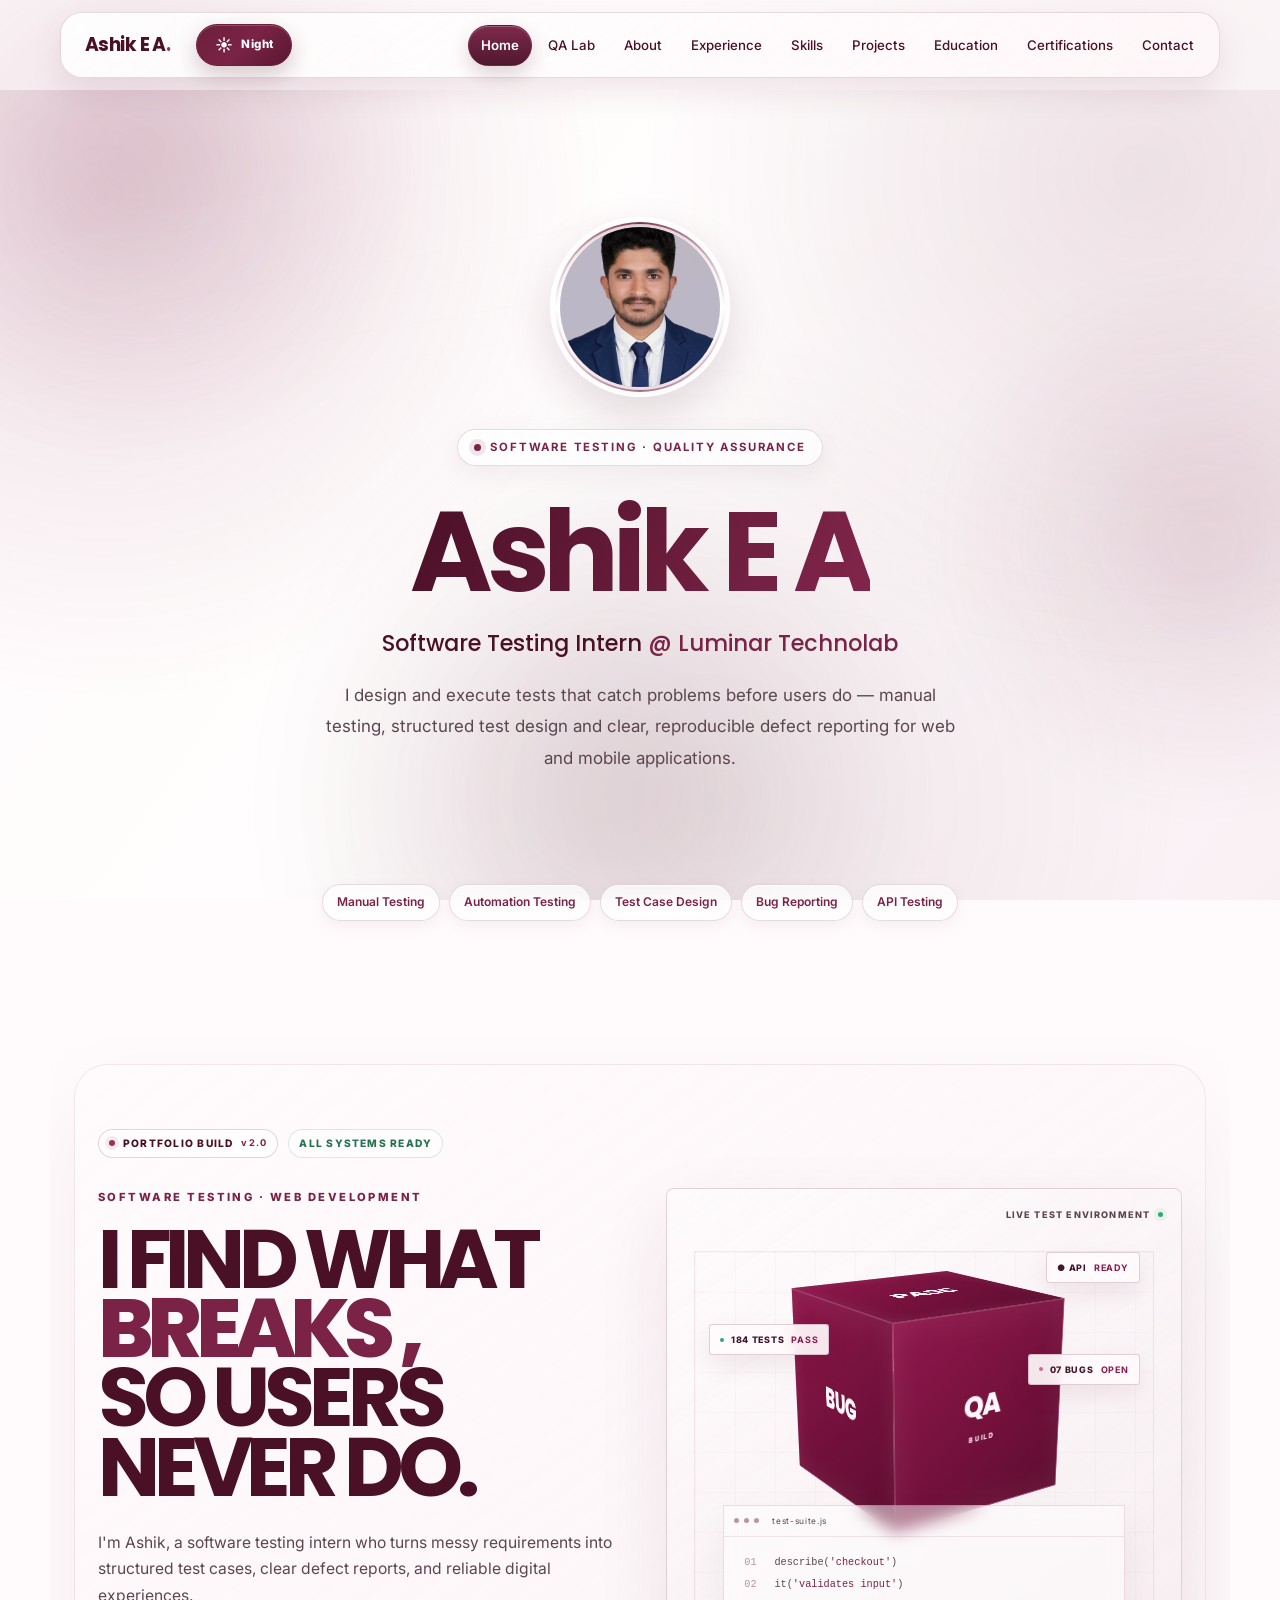
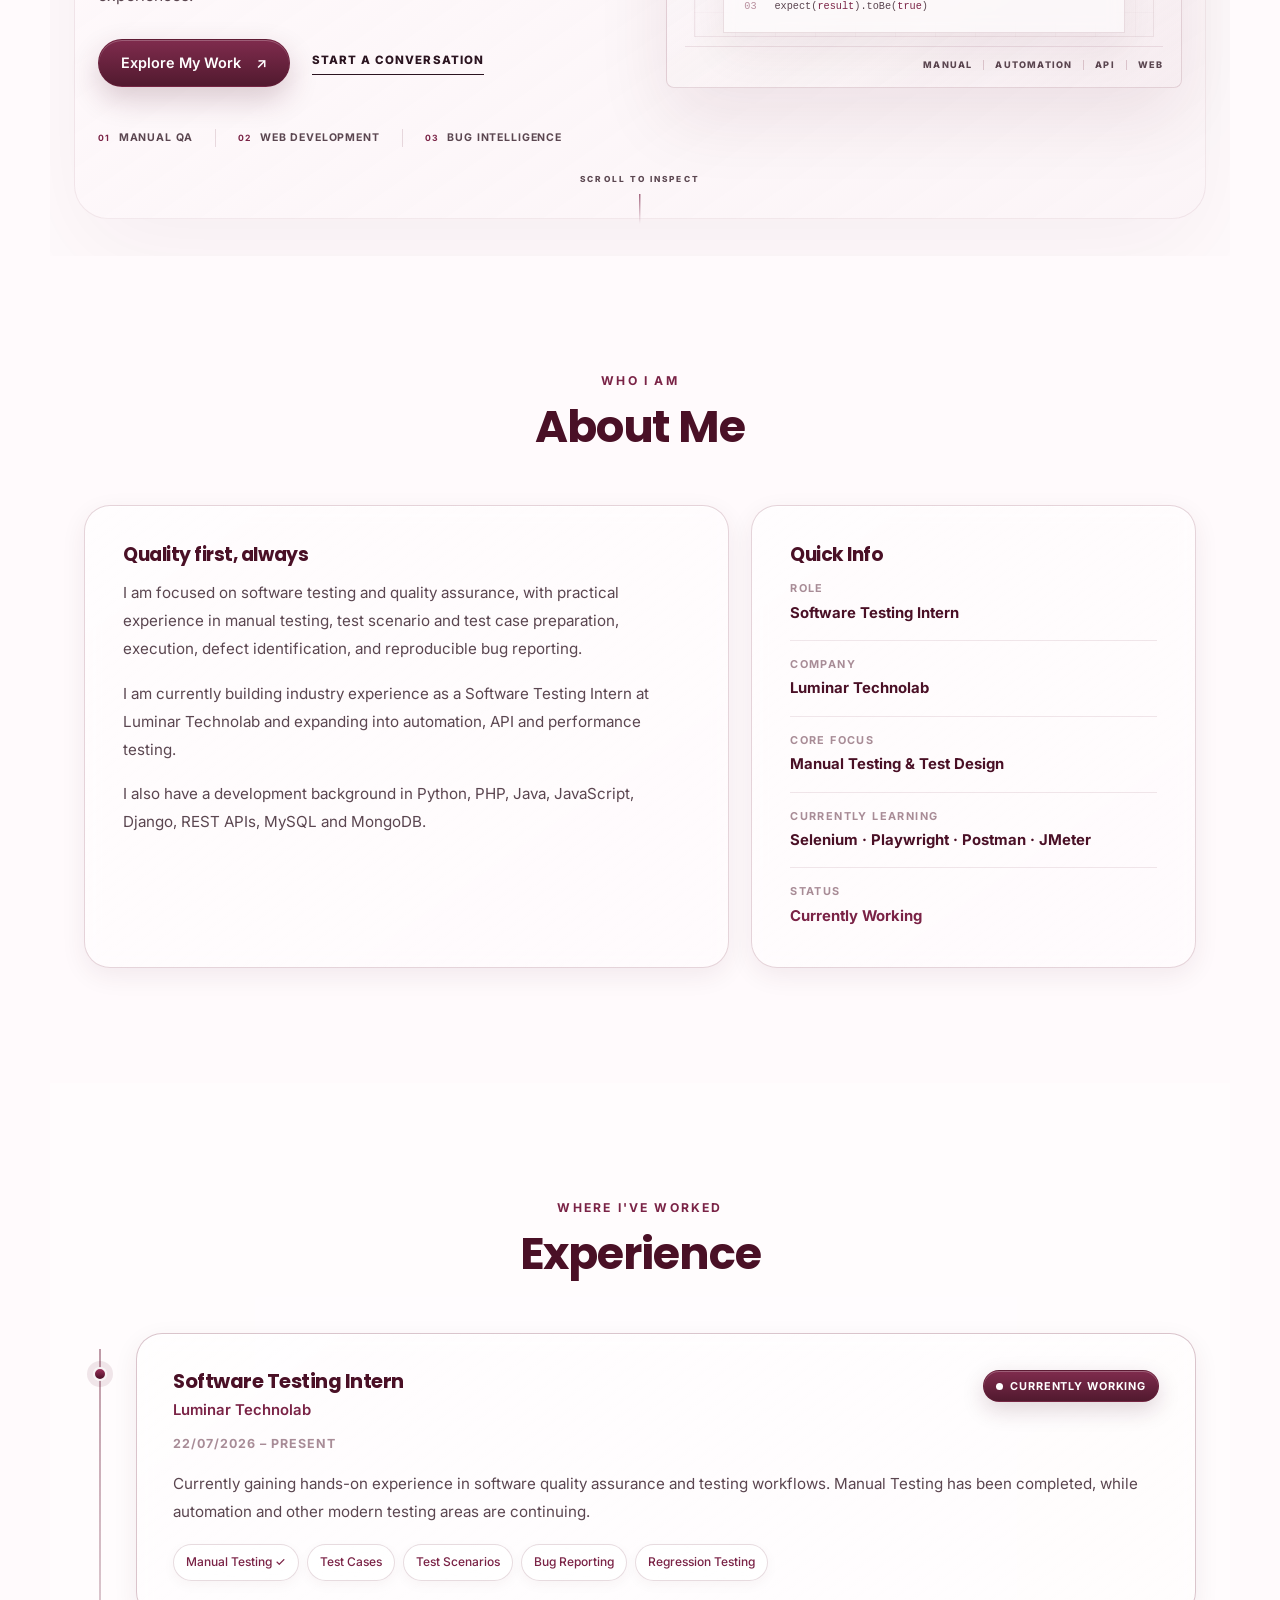
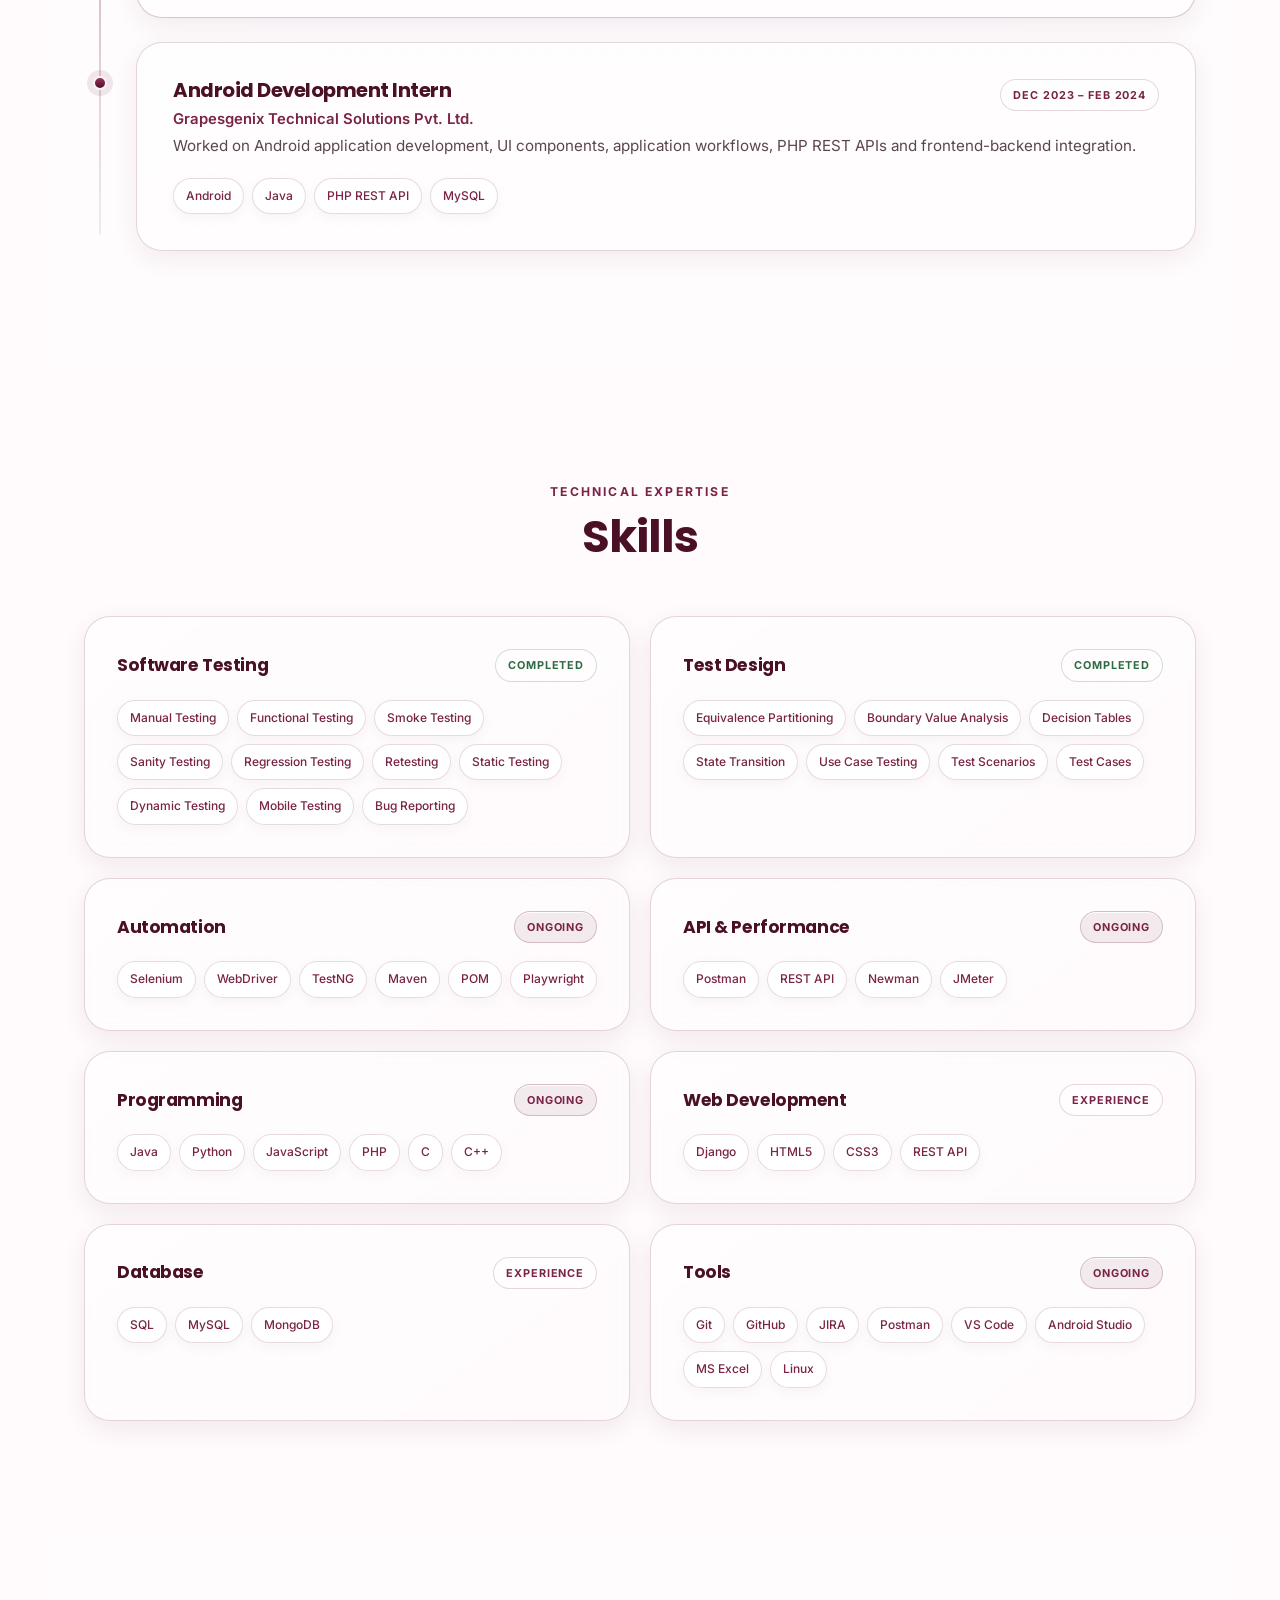
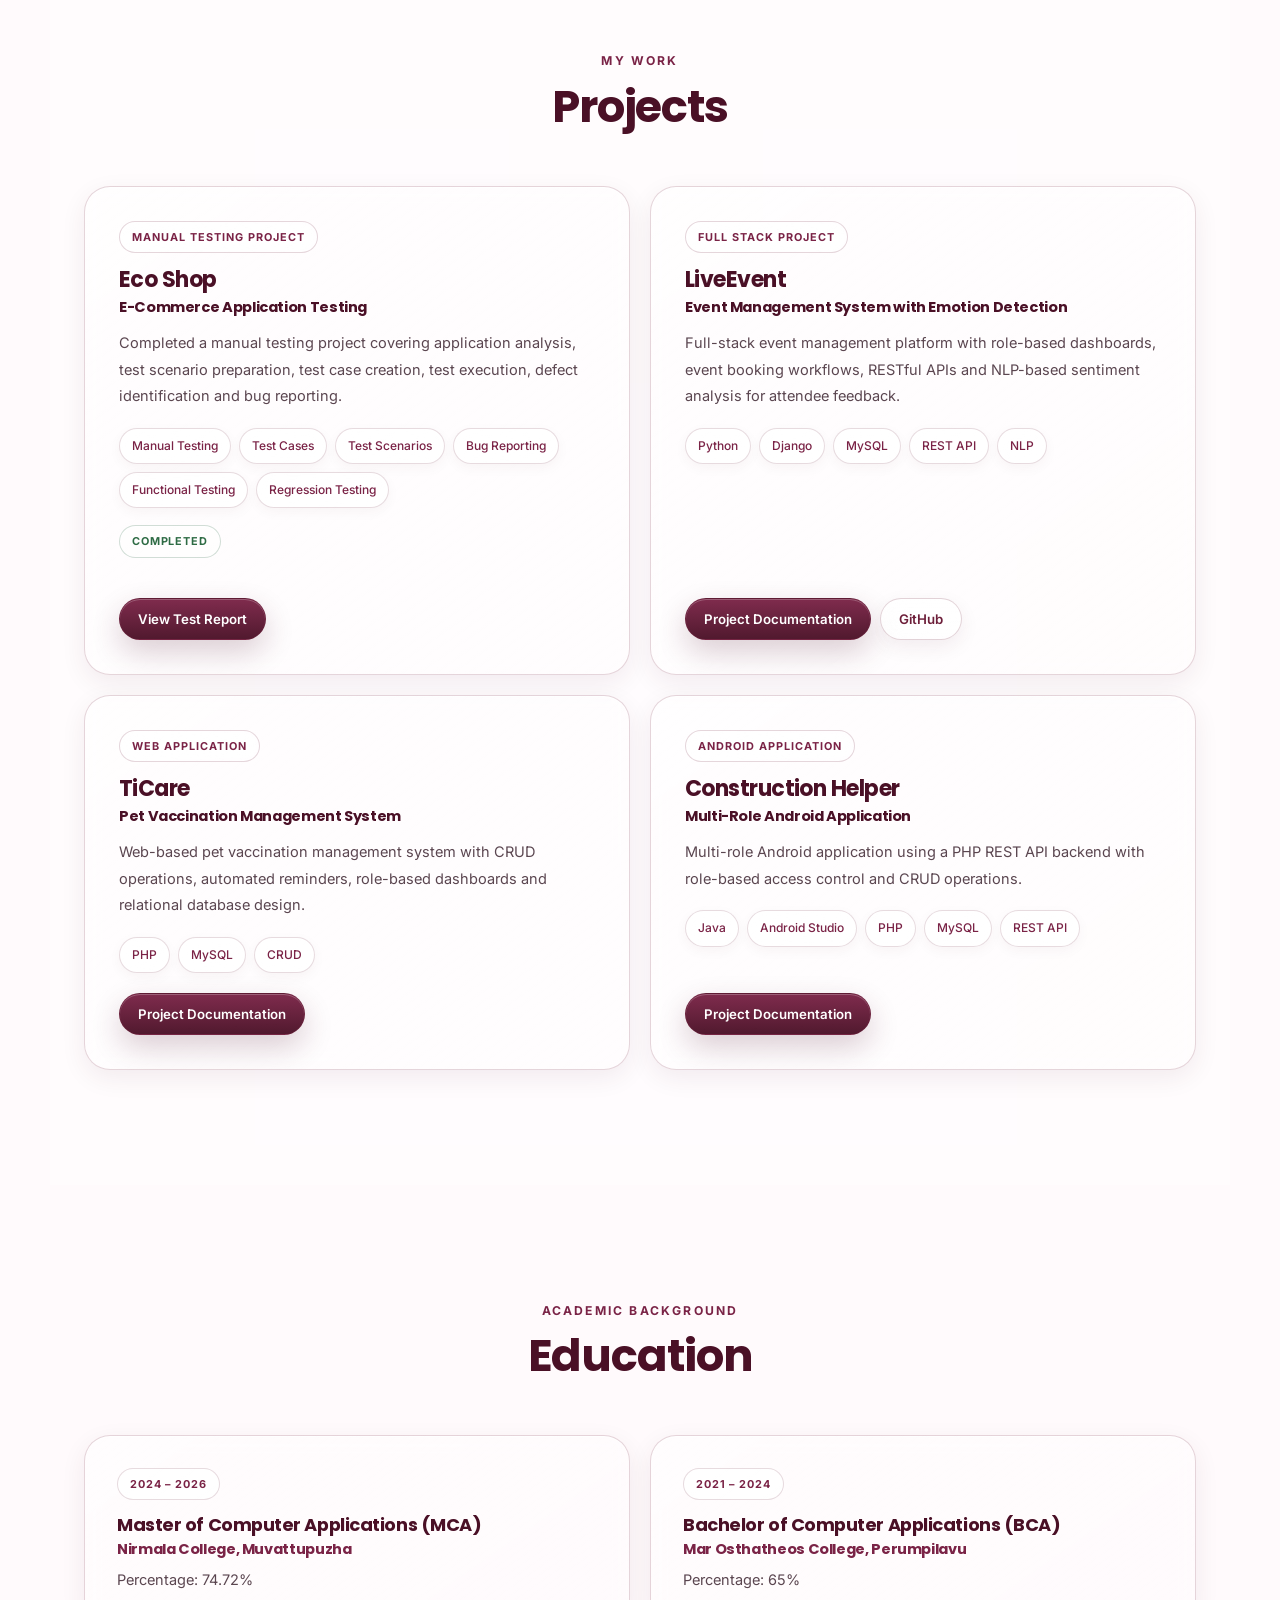
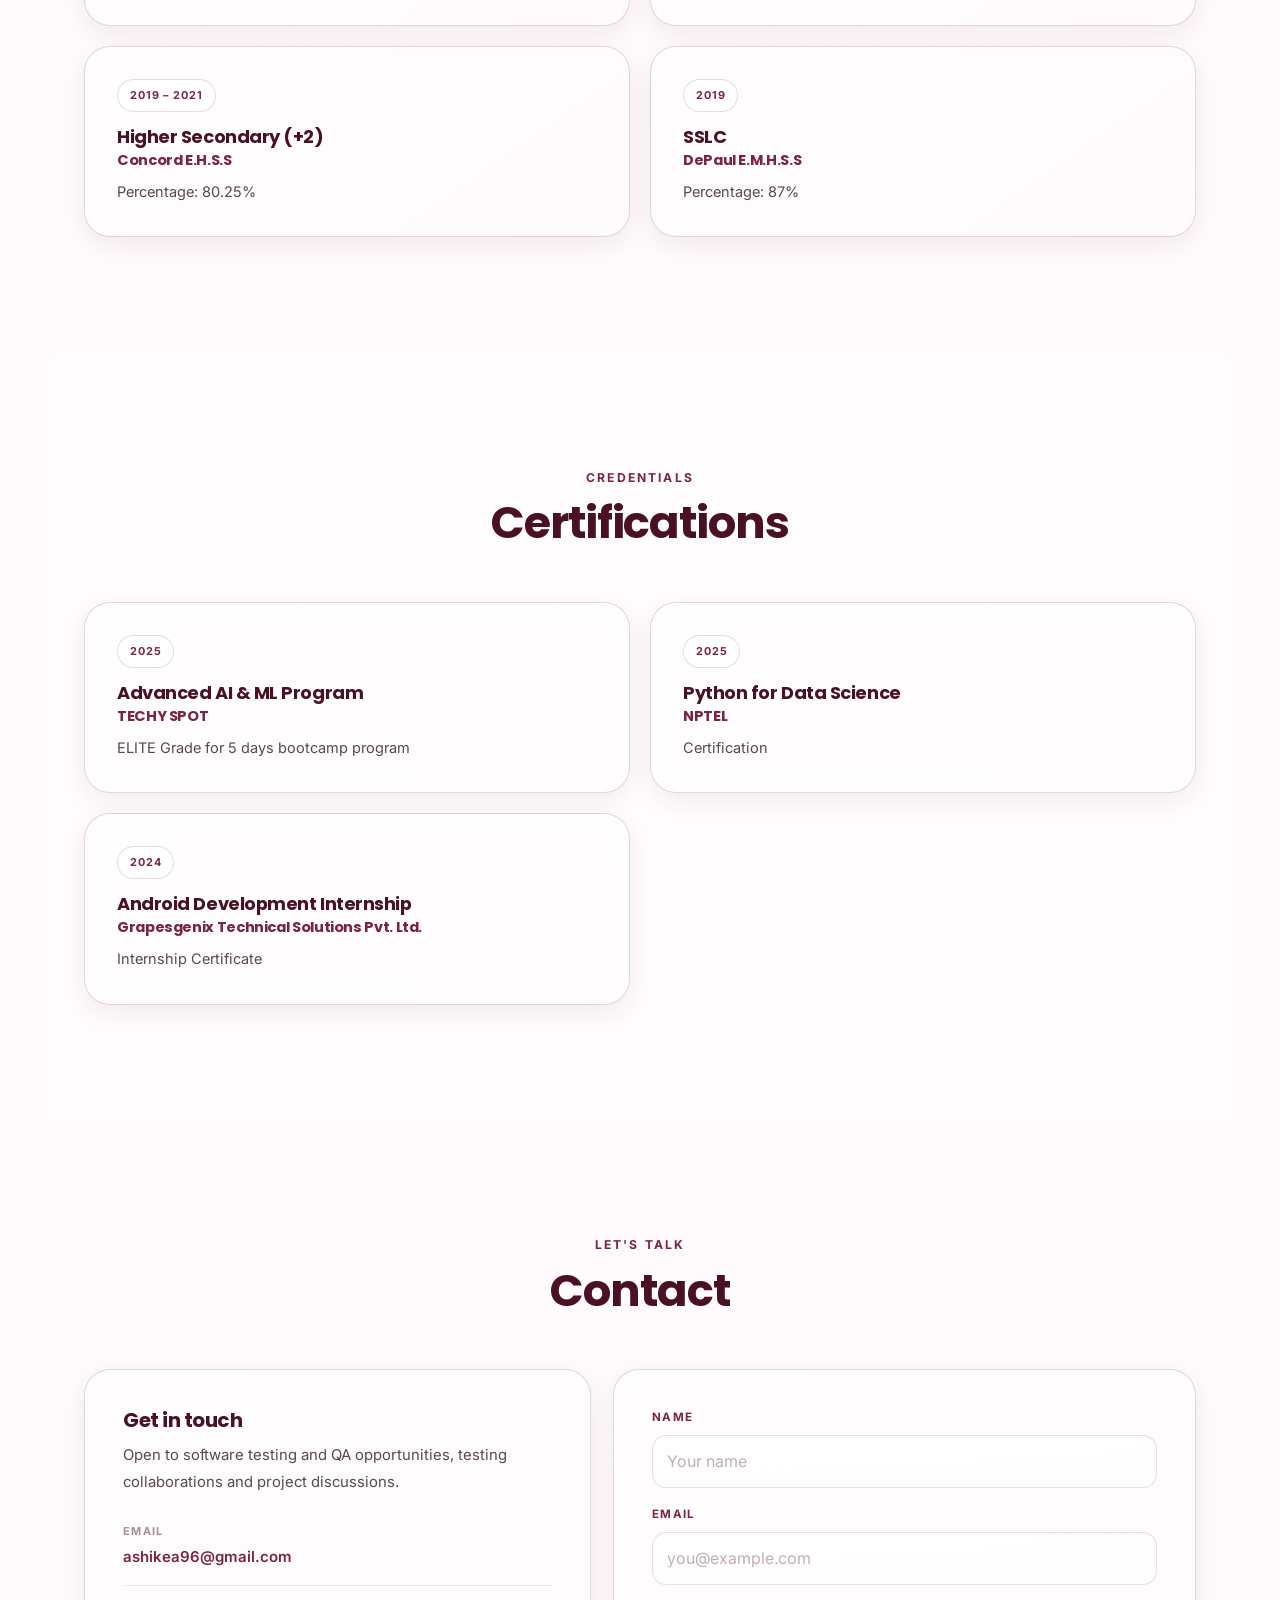
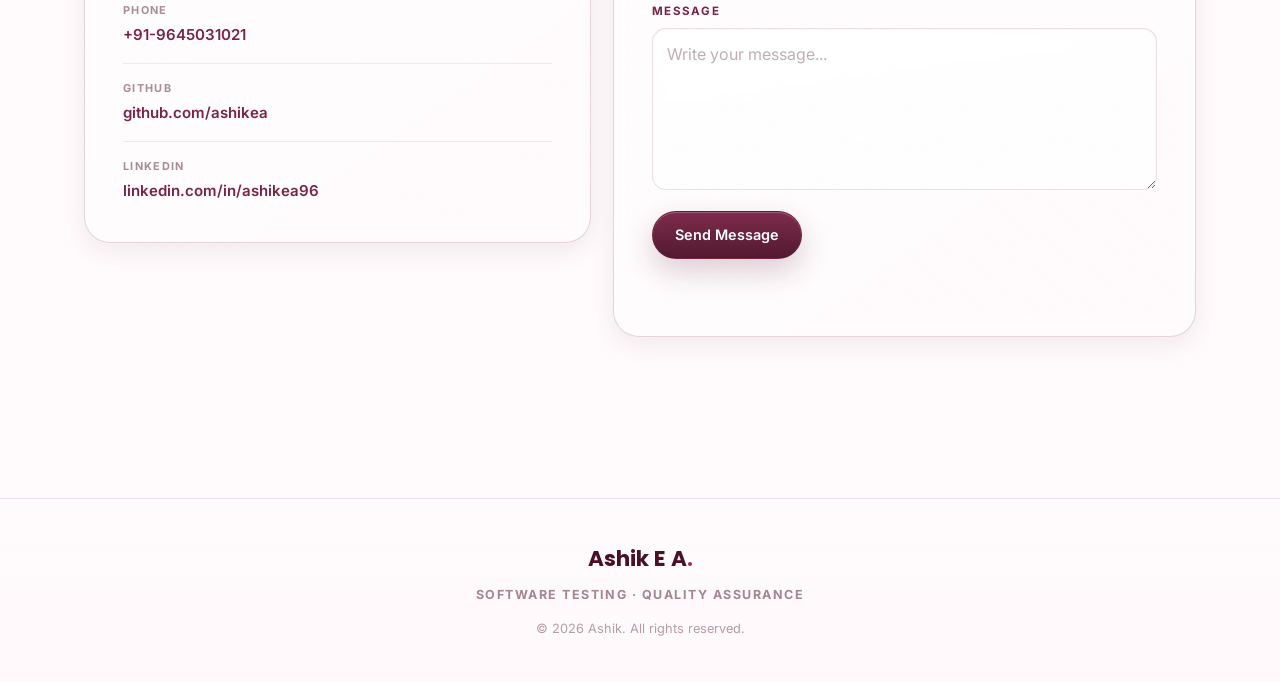
==== commit 7e28efcd: "updated the git hub to ashik e a" ====
--- a/index.html
+++ b/index.html
@@ -3,6 +3,18 @@
 <head>
     <meta charset="UTF-8">
     <meta name="viewport" content="width=device-width, initial-scale=1.0">
+    
+    <!-- Website identity for Google Search -->
+    <script type="application/ld+json">
+    {
+    "@context": "https://schema.org",
+    "@type": "WebSite",
+    "name": "Ashik E A",
+    "alternateName": "Ashik EA Portfolio",
+    "url": "https://ashikea.github.io/"
+    }
+    </script>
+
     <title>Ashik E A | Software Testing &amp; QA Engineer Portfolio</title>
 
     <!-- Website favicon -->
@@ -18,7 +30,7 @@
 
     <!-- Search and social sharing -->
     <meta property="og:type" content="website">
-    <meta property="og:site_name" content="Ashik E A Portfolio">
+    <meta property="og:site_name" content="Ashik E A">
     <meta property="og:title" content="Ashik E A | Software Testing &amp; QA Engineer Portfolio">
     <meta property="og:description" content="Official portfolio of Ashik E A, showcasing software testing skills, projects, experience, education and certifications.">
     <meta property="og:url" content="https://ashikea.github.io/">
@@ -1048,6 +1060,7 @@
 
     <!-- Report preview data is loaded only when the Excel viewer is opened. -->
     <script src="script.js" defer></script>
+    
 
 </body>
 </html>
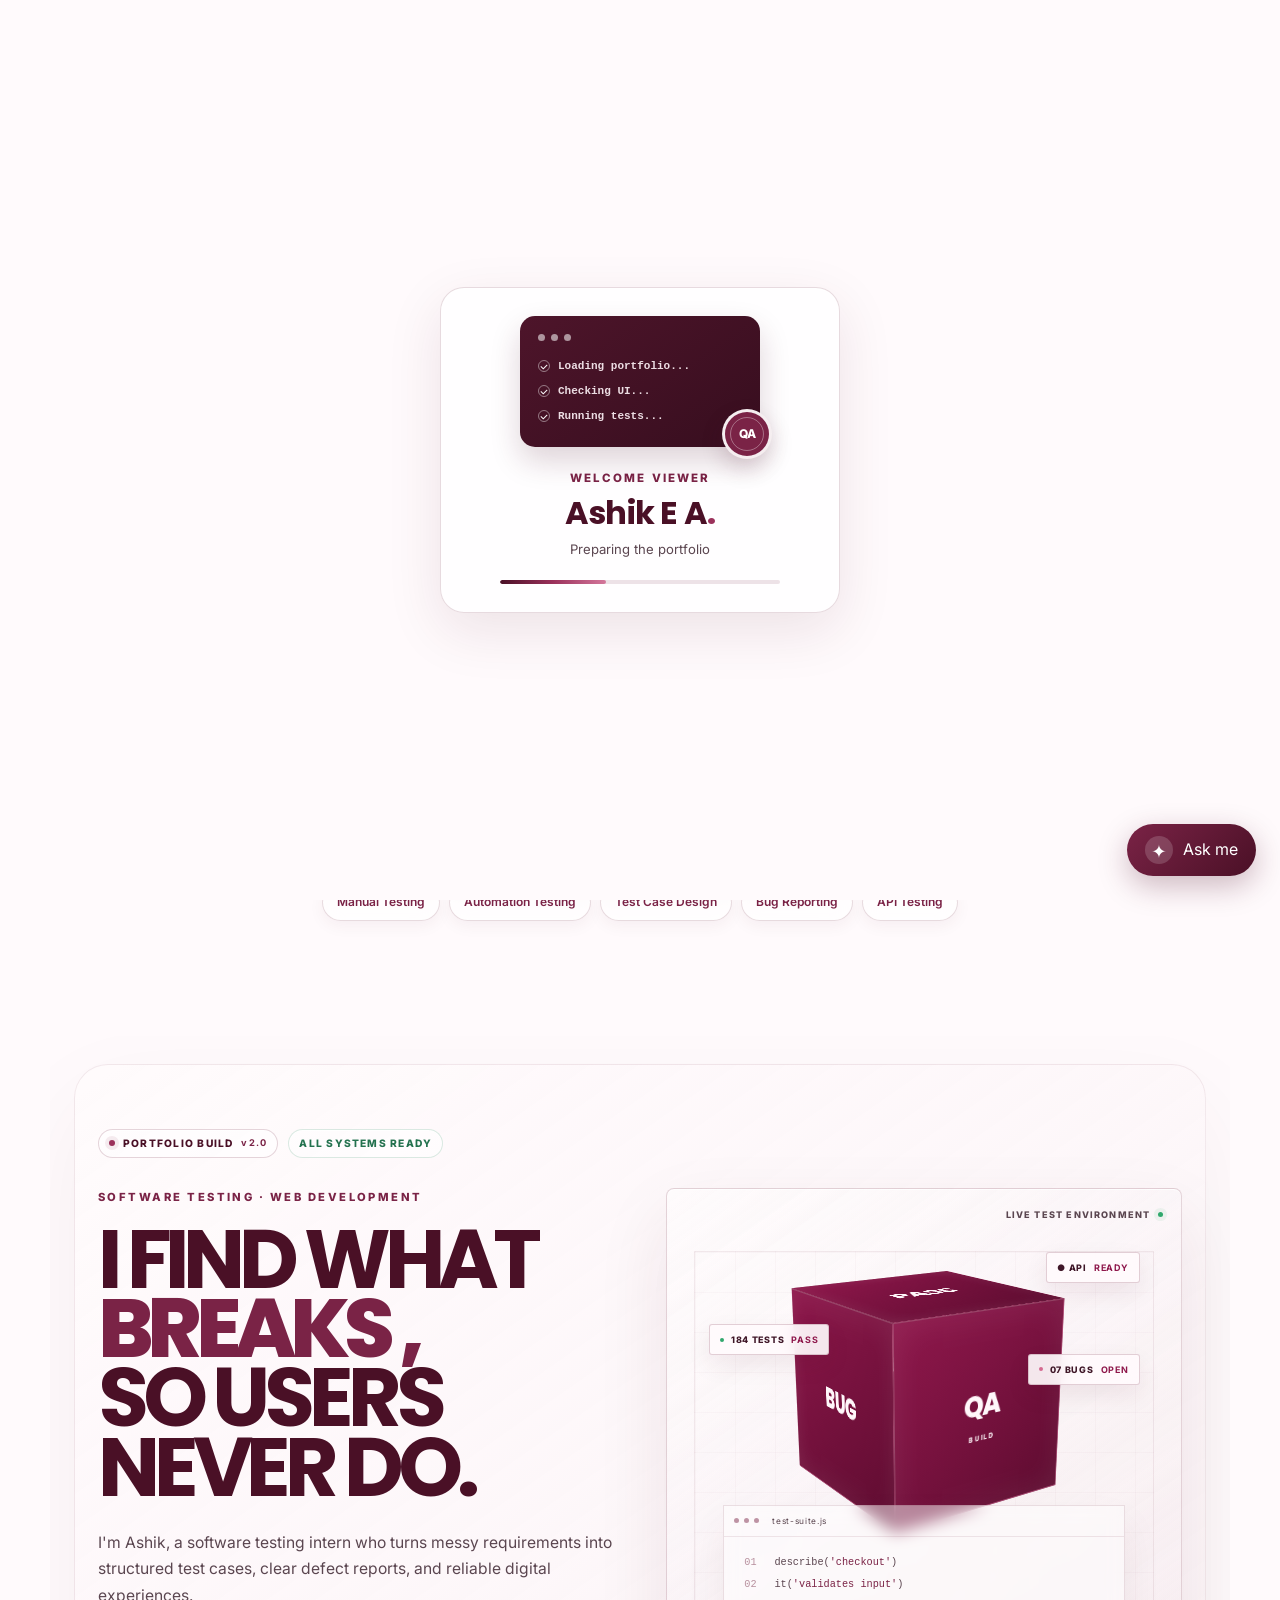
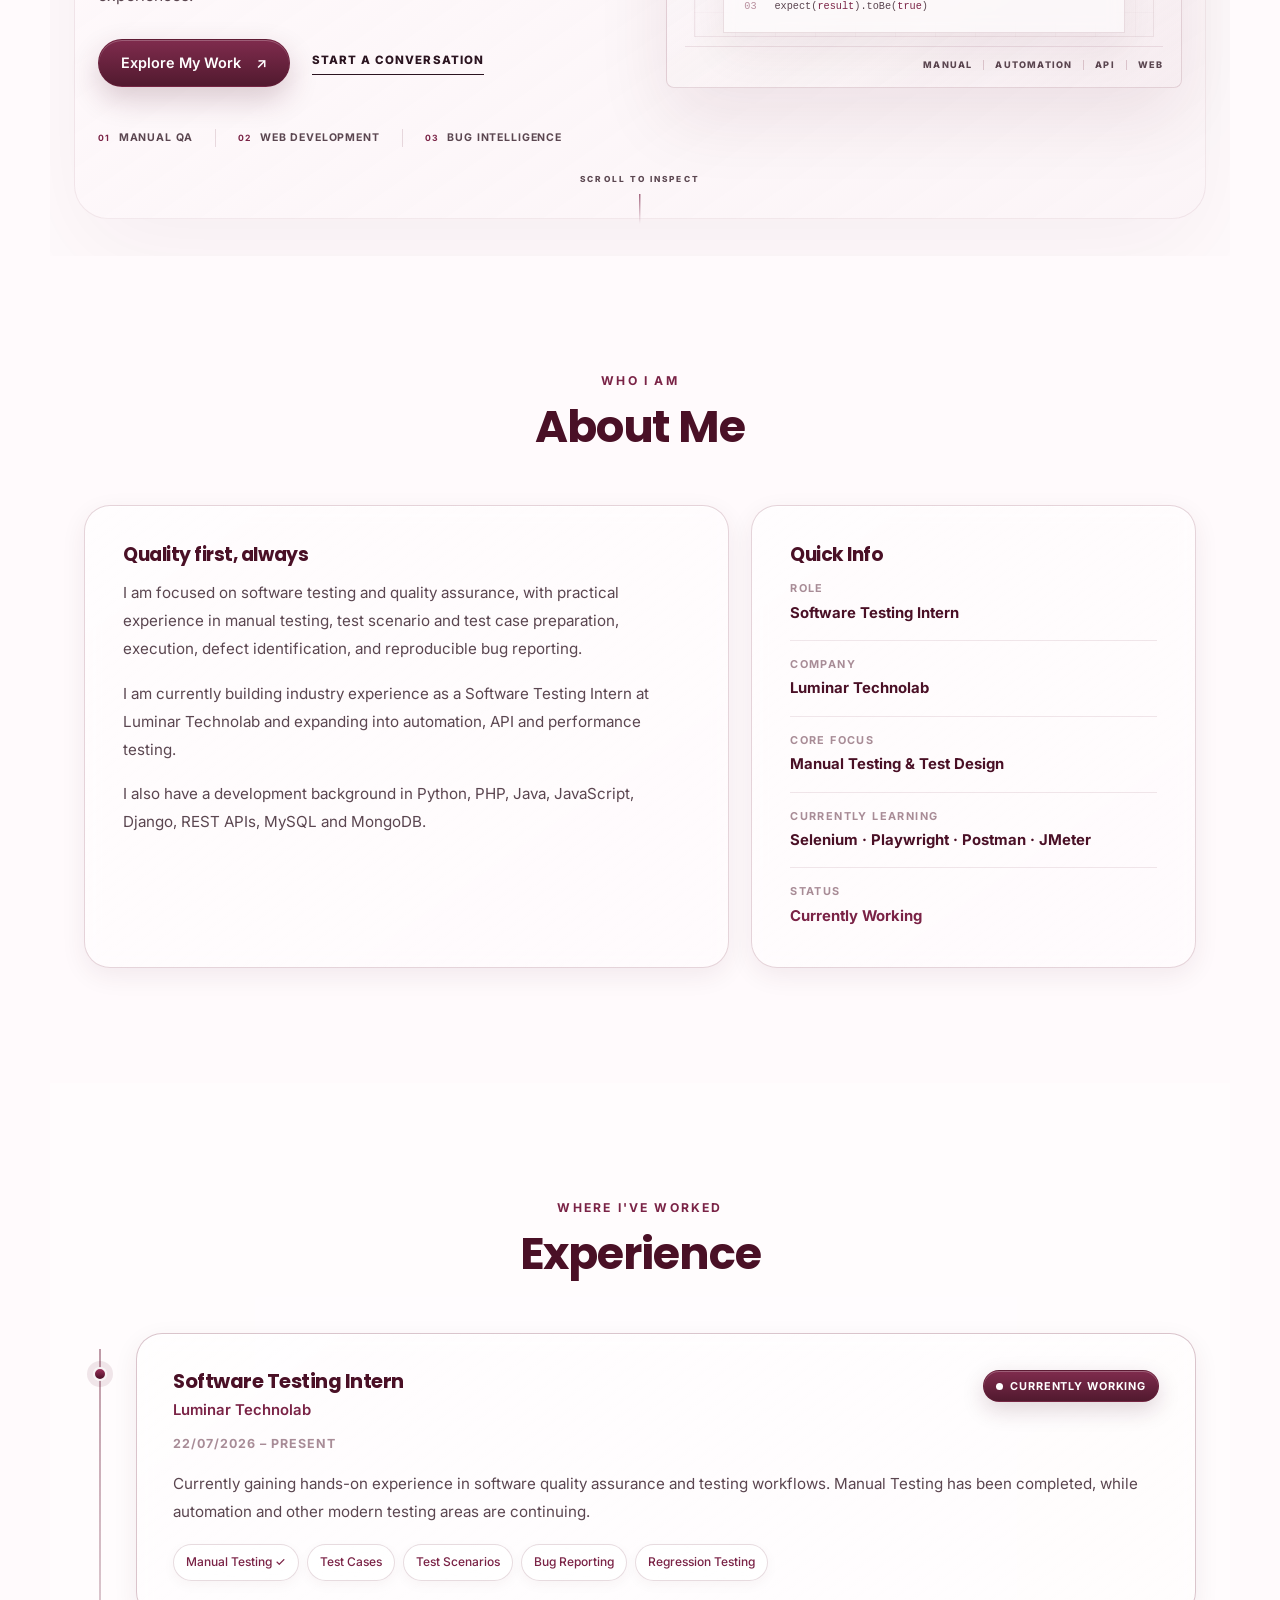
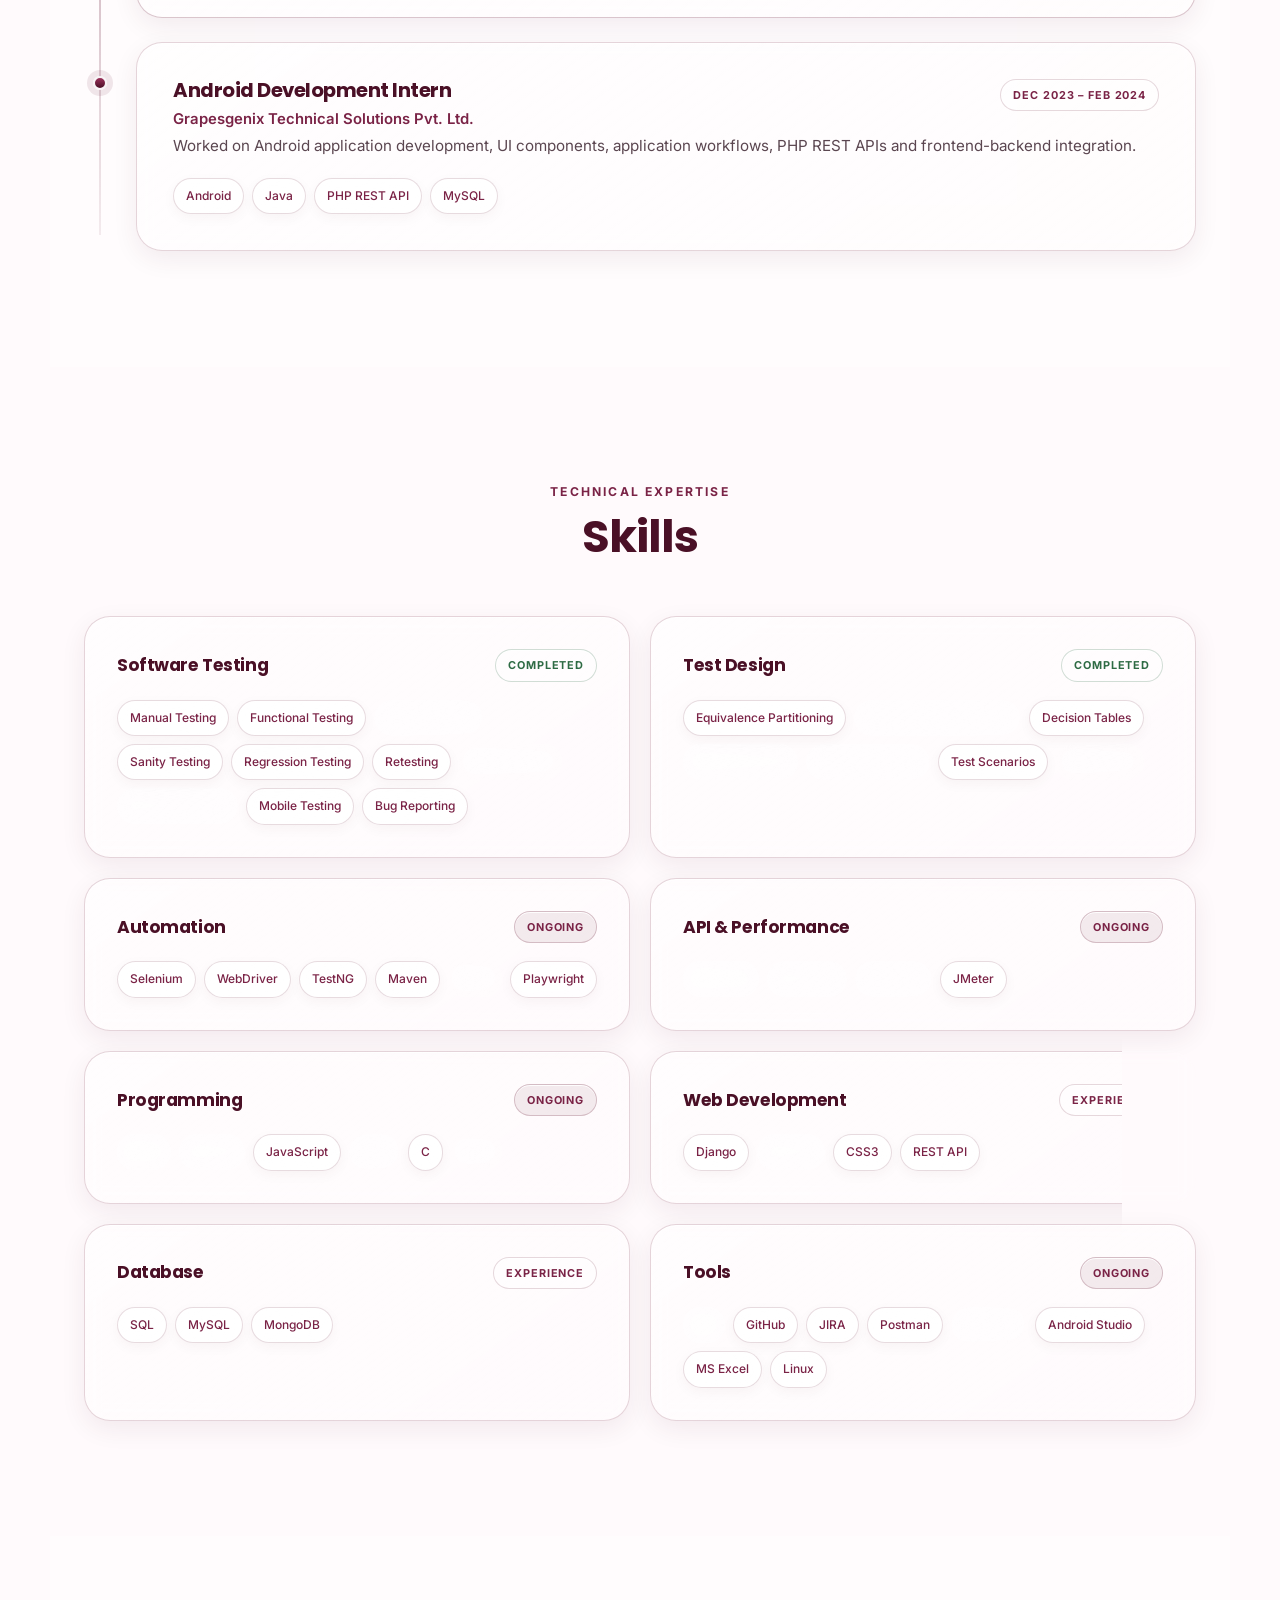
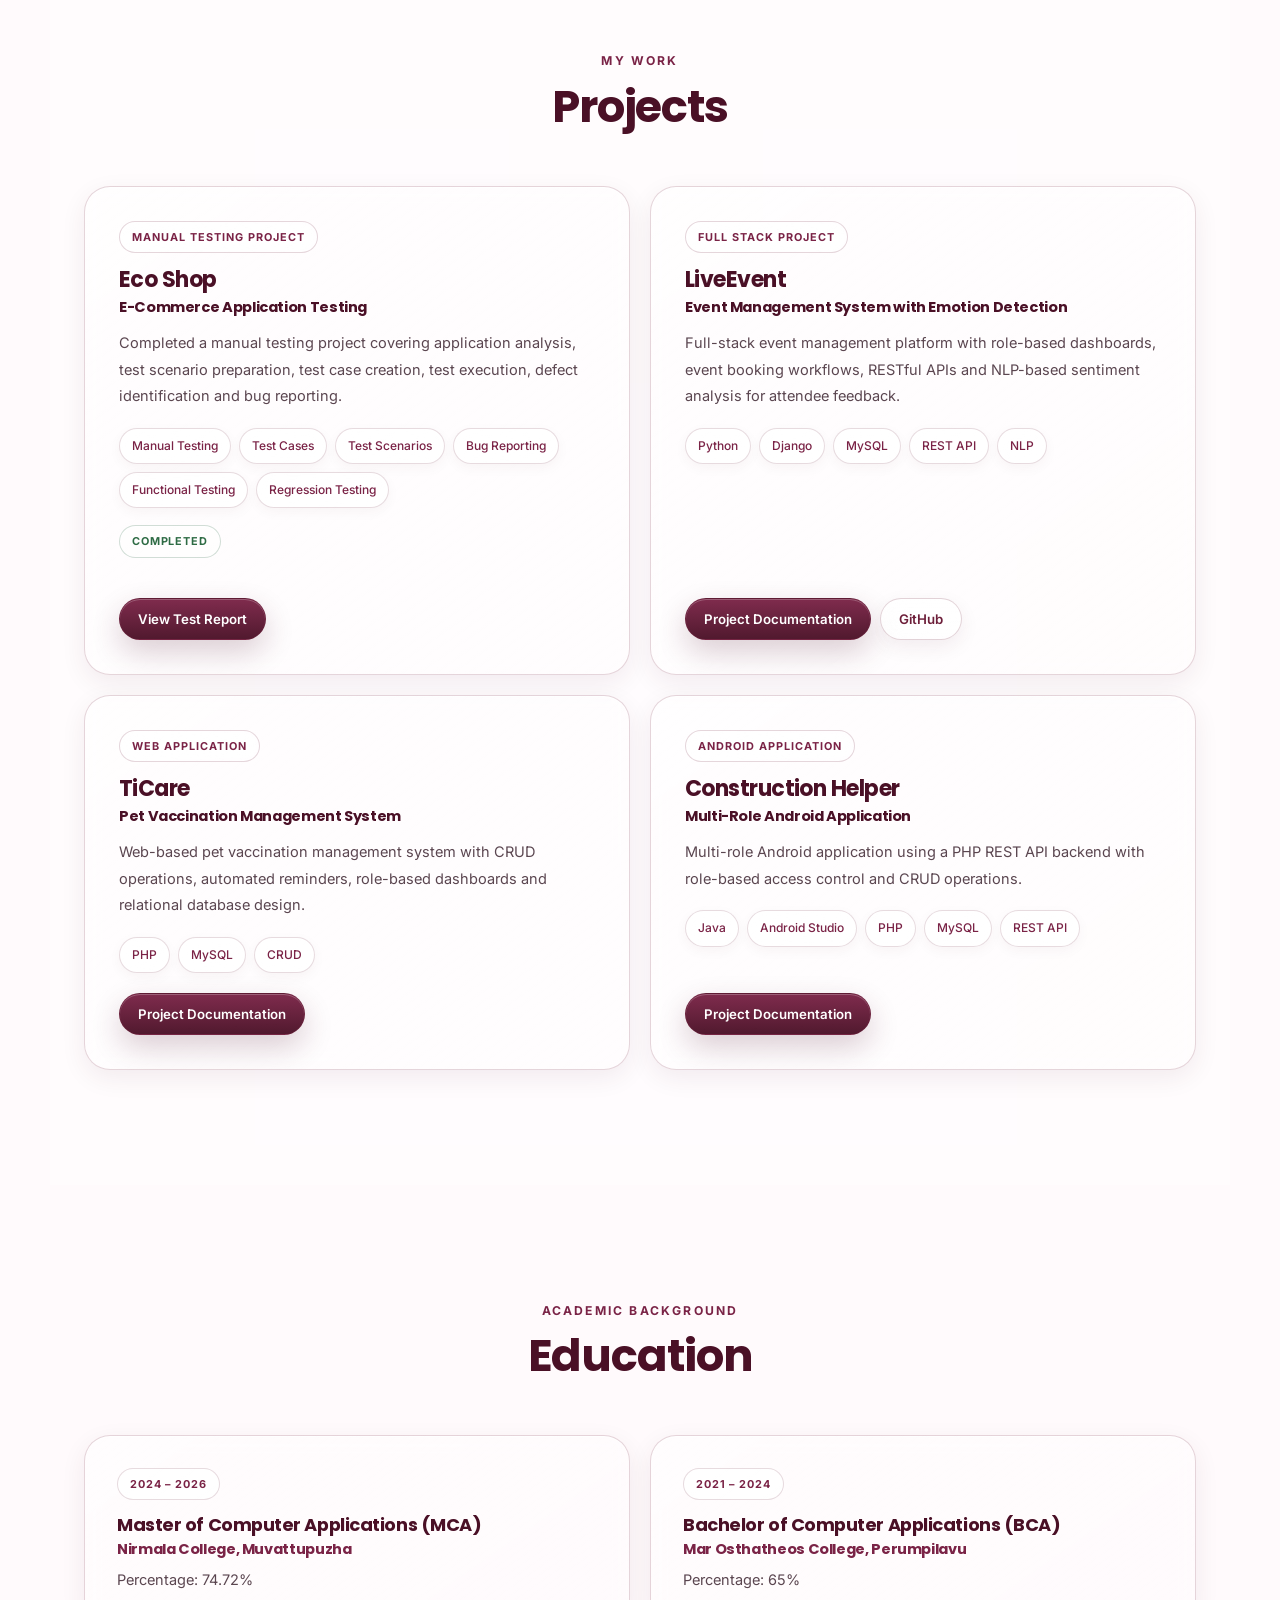
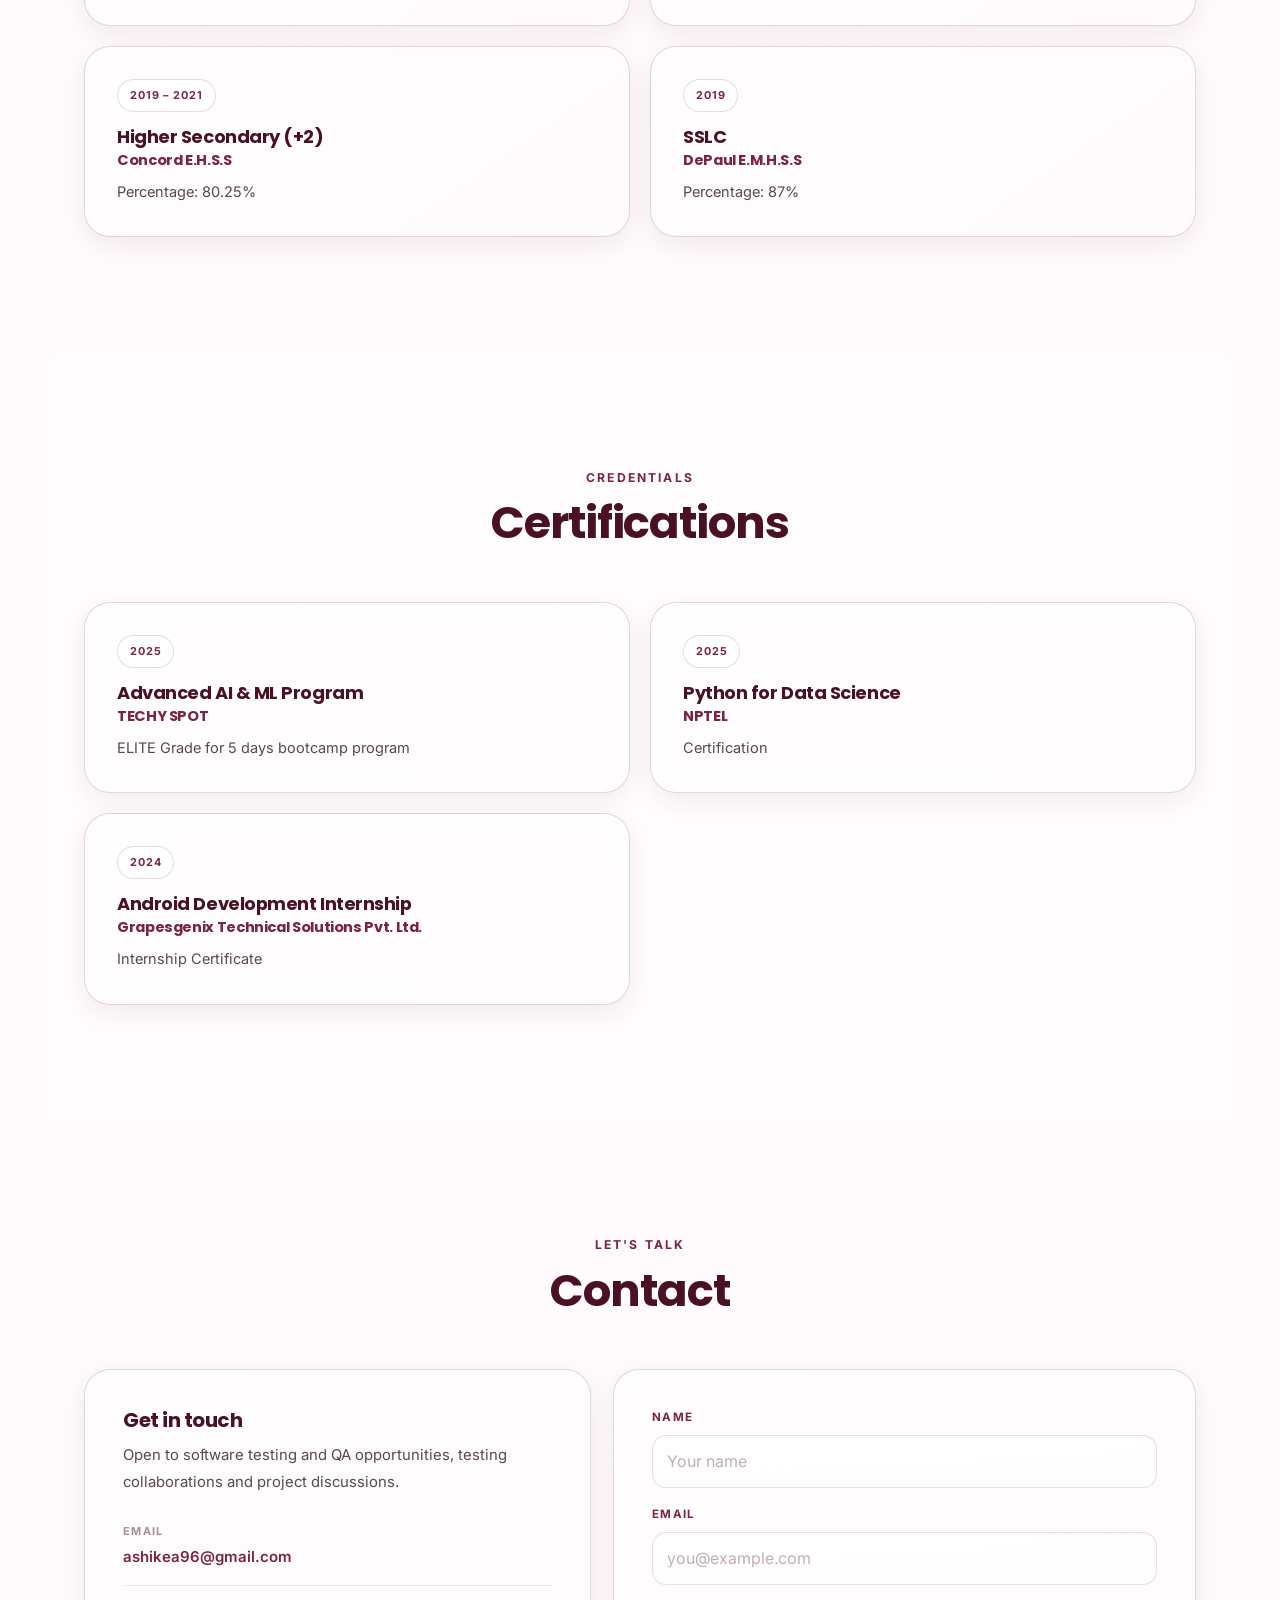
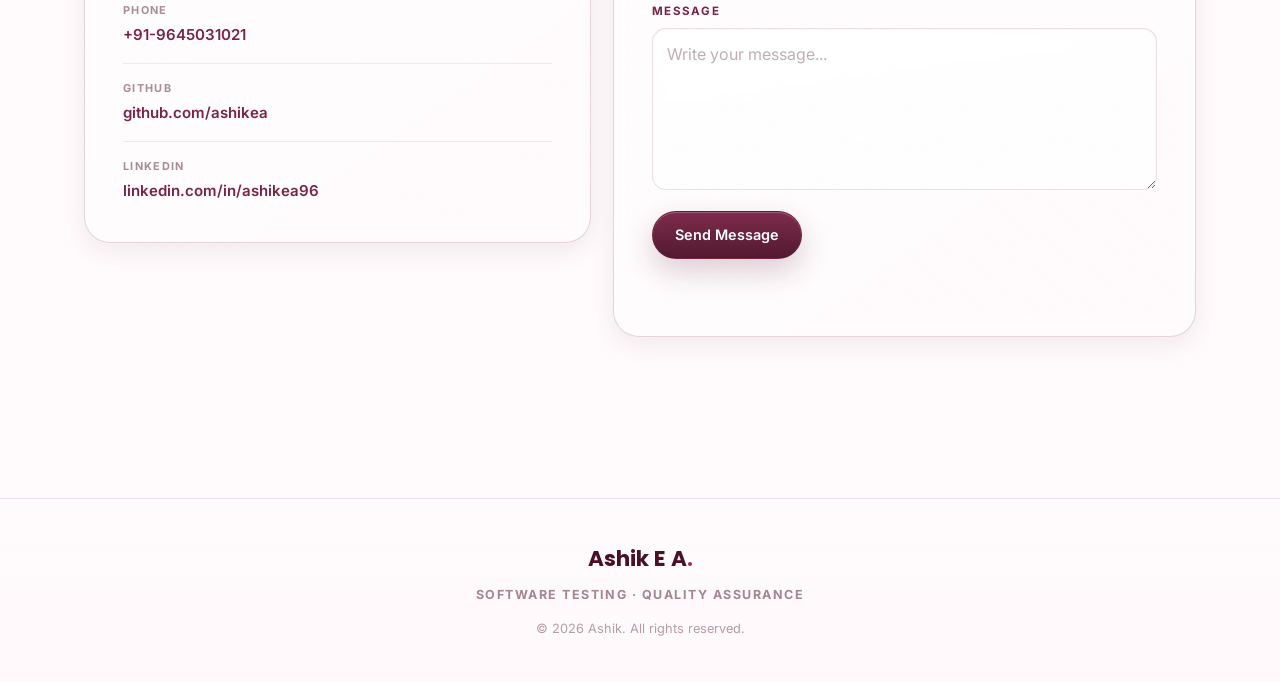
==== commit fd1c8fa9: "Updated portfolio chatbot with theme support and education" ====
--- a/index.html
+++ b/index.html
@@ -1058,8 +1058,49 @@
         </div>
     </div>
 
+    <!-- Portfolio assistant -->
+    <div class="chatbot-widget" id="portfolioChatbot">
+        <button class="chatbot-launcher" id="chatbotLauncher" type="button"
+            aria-label="Open Ashik's portfolio assistant" aria-expanded="false">
+            <span class="chatbot-launcher-icon" aria-hidden="true">✦</span>
+            <span class="chatbot-launcher-label">Ask me</span>
+        </button>
+
+        <section class="chatbot-panel" id="chatbotPanel" aria-label="Ashik's portfolio assistant" aria-hidden="true">
+            <header class="chatbot-header">
+                <div class="chatbot-avatar" aria-hidden="true">A</div>
+                <div class="chatbot-heading">
+                    <strong>Ashik's Assistant</strong>
+                    <span><i></i> Portfolio guide · Instant replies</span>
+                </div>
+                <button class="chatbot-close" id="chatbotClose" type="button" aria-label="Close chat">×</button>
+            </header>
+            <div class="chatbot-messages" id="chatbotMessages" role="log" aria-live="polite" aria-relevant="additions">
+                <div class="chatbot-message bot">
+                    <div class="chatbot-bubble">Hi! 👋 Choose a topic or ask a question:</div>
+                </div>
+            </div>
+            <div class="chatbot-quick-actions" id="chatbotQuickActions">
+                <button type="button" data-chat-question="What are Ashik's skills?">Skills</button>
+                <button type="button" data-chat-question="Tell me about Ashik's experience">Experience</button>
+                <button type="button" data-chat-question="Show me Ashik's projects">Projects</button>
+                <button type="button" data-chat-question="Tell me about Ashik's education">Education</button>
+                <button type="button" data-chat-question="Show licenses and certifications">Certifications</button>
+                <button type="button" data-chat-question="How can I contact Ashik?">Contact</button>
+            </div>
+            <form class="chatbot-form" id="chatbotForm">
+                <label class="sr-only" for="chatbotInput">Type your question</label>
+                <input id="chatbotInput" name="message" type="text" maxlength="300"
+                    placeholder="Ask something..." autocomplete="off" required>
+                <button type="submit" aria-label="Send message">➤</button>
+            </form>
+            <p class="chatbot-note">Automated portfolio assistant · Answers are based on this website</p>
+        </section>
+    </div>
+
     <!-- Report preview data is loaded only when the Excel viewer is opened. -->
     <script src="script.js" defer></script>
+    <script src="chatbot.js" defer></script>
     
 
 </body>
--- a/style.css
+++ b/style.css
@@ -6399,3 +6399,69 @@
 @media (prefers-reduced-motion: reduce) {
     .qa-cube { animation: none !important; }
 }
+
+
+/* =========================================================
+   PORTFOLIO CHAT ASSISTANT — lightweight, responsive widget
+========================================================= */
+.chatbot-widget { position: fixed; right: 24px; bottom: 24px; z-index: 10050; font-family: inherit; }
+.chatbot-launcher {
+    display:flex; align-items:center; gap:10px; border:0; border-radius:999px;
+    padding:12px 18px; color:#fff; background:linear-gradient(135deg,#7A2346,#4A1026);
+    box-shadow:0 10px 30px rgba(74,16,38,.28); cursor:pointer; font:600 .9rem inherit;
+    transition:transform .2s ease, box-shadow .2s ease;
+}
+.chatbot-launcher:hover { transform:translateY(-2px); box-shadow:0 14px 34px rgba(74,16,38,.35); }
+.chatbot-launcher-icon { display:grid; place-items:center; width:28px; height:28px; border-radius:50%; background:rgba(255,255,255,.17); font-size:1.15rem; }
+.chatbot-panel {
+    position:absolute; right:0; bottom:68px; width:min(370px,calc(100vw - 32px)); height:min(540px,calc(100dvh - 120px));
+    display:flex; flex-direction:column; overflow:hidden; border:1px solid rgba(122,35,70,.18);
+    border-radius:20px; background:var(--white,#fff); color:var(--ink,#2B1420);
+    box-shadow:0 20px 65px rgba(36,10,22,.22); opacity:0; visibility:hidden;
+    transform:translateY(12px) scale(.98); transform-origin:bottom right;
+    transition:opacity .2s ease,transform .2s ease,visibility .2s;
+}
+.chatbot-widget.is-open .chatbot-panel { opacity:1; visibility:visible; transform:translateY(0) scale(1); }
+.chatbot-header { display:flex; align-items:center; gap:11px; padding:16px; color:#fff; background:linear-gradient(120deg,#7A2346,#4A1026); }
+.chatbot-avatar { display:grid; place-items:center; width:40px; height:40px; flex:none; border-radius:50%; background:rgba(255,255,255,.17); border:1px solid rgba(255,255,255,.3); font-weight:700; }
+.chatbot-heading { display:flex; flex:1; flex-direction:column; gap:4px; }
+.chatbot-heading strong { font-size:.94rem; }
+.chatbot-heading span { font-size:.7rem; opacity:.85; }
+.chatbot-heading span i { display:inline-block; width:7px; height:7px; margin-right:4px; border-radius:50%; background:#8df0b0; }
+.chatbot-close { border:0; background:transparent; color:#fff; font-size:1.7rem; line-height:1; cursor:pointer; }
+.chatbot-messages { flex:1; overflow-y:auto; display:flex; flex-direction:column; gap:12px; padding:17px 14px; overscroll-behavior:contain; }
+.chatbot-message { display:flex; width:100%; }
+.chatbot-message.user { justify-content:flex-end; }
+.chatbot-bubble { max-width:88%; padding:10px 13px; border-radius:14px 14px 14px 4px; background:var(--soft,#F5F1F3); color:var(--ink,#2B1420); font-size:.84rem; line-height:1.55; overflow-wrap:anywhere; }
+.chatbot-message.user .chatbot-bubble { color:#fff; background:#6D1F3A; border-radius:14px 14px 4px 14px; }
+.chatbot-bubble a { color:inherit; font-weight:700; text-decoration:underline; }
+.chatbot-quick-actions { display:flex; flex-wrap:wrap; gap:7px; padding: 10px 13px 12px; }
+.chatbot-quick-actions button { border:1px solid rgba(109,31,58,.25); border-radius:999px; padding:7px 11px; color:var(--burgundy,#6D1F3A); background:transparent; font:600 .72rem inherit; cursor:pointer; }
+.chatbot-quick-actions button:hover { background:rgba(109,31,58,.08); }
+.chatbot-form { display:flex; gap:8px; padding:12px; border-top:1px solid rgba(109,31,58,.12); }
+.chatbot-form input { flex:1; min-width:0; border:1px solid rgba(109,31,58,.2); border-radius:999px; padding:11px 14px; outline:none; color:var(--ink,#2B1420); background:var(--white,#fff); font:inherit; font-size:.84rem; }
+.chatbot-form input:focus { border-color:var(--burgundy,#6D1F3A); box-shadow:0 0 0 3px rgba(109,31,58,.1); }
+.chatbot-form button { width:42px; height:42px; flex:none; border:0; border-radius:50%; color:#fff; background:#6D1F3A; cursor:pointer; }
+.chatbot-answer-list { margin:0; padding-left:18px; display:grid; gap:7px; }
+.chatbot-answer-list li { padding-left:2px; }
+.chatbot-answer-list a { color:var(--burgundy,#6D1F3A); text-decoration:underline; text-underline-offset:2px; font-weight:700; }
+.chatbot-note { margin:0; padding:0 10px 9px; text-align:center; color:var(--ink-soft,#5E4A54); font-size:.63rem; opacity:.8; }
+.sr-only { position:absolute; width:1px; height:1px; padding:0; margin:-1px; overflow:hidden; clip:rect(0,0,0,0); white-space:nowrap; border:0; }
+html[data-theme="dark"] .chatbot-panel, body[data-theme="dark"] .chatbot-panel {
+    --chat-bg:#19171b; --chat-surface:#242127; --chat-text:#f4edf1; --chat-muted:#c4b8bf;
+    background:var(--chat-bg); color:var(--chat-text); border-color:rgba(255,255,255,.12);
+}
+html[data-theme="dark"] .chatbot-bubble, body[data-theme="dark"] .chatbot-bubble { background:var(--chat-surface); color:var(--chat-text); }
+html[data-theme="dark"] .chatbot-answer-list a, body[data-theme="dark"] .chatbot-answer-list a { color:#f0a8c3; }
+html[data-theme="dark"] .chatbot-quick-actions button, body[data-theme="dark"] .chatbot-quick-actions button { color:#f0a8c3; border-color:rgba(240,168,195,.35); }
+html[data-theme="dark"] .chatbot-form, body[data-theme="dark"] .chatbot-form { border-top-color:rgba(255,255,255,.12); }
+html[data-theme="dark"] .chatbot-form input, body[data-theme="dark"] .chatbot-form input { background:#242127; color:#f4edf1; border-color:rgba(255,255,255,.2); }
+html[data-theme="dark"] .chatbot-note, body[data-theme="dark"] .chatbot-note { color:#c4b8bf; }
+@media (max-width:600px) {
+ .chatbot-widget { right:14px; bottom:14px; }
+ .chatbot-launcher { padding:10px 14px; }
+ .chatbot-panel { bottom:62px; width:min(370px,calc(100vw - 28px)); height:min(520px,calc(100dvh - 100px)); border-radius:17px; }
+}
+@media (prefers-reduced-motion:reduce) {
+ .chatbot-panel,.chatbot-launcher { transition:none; }
+}
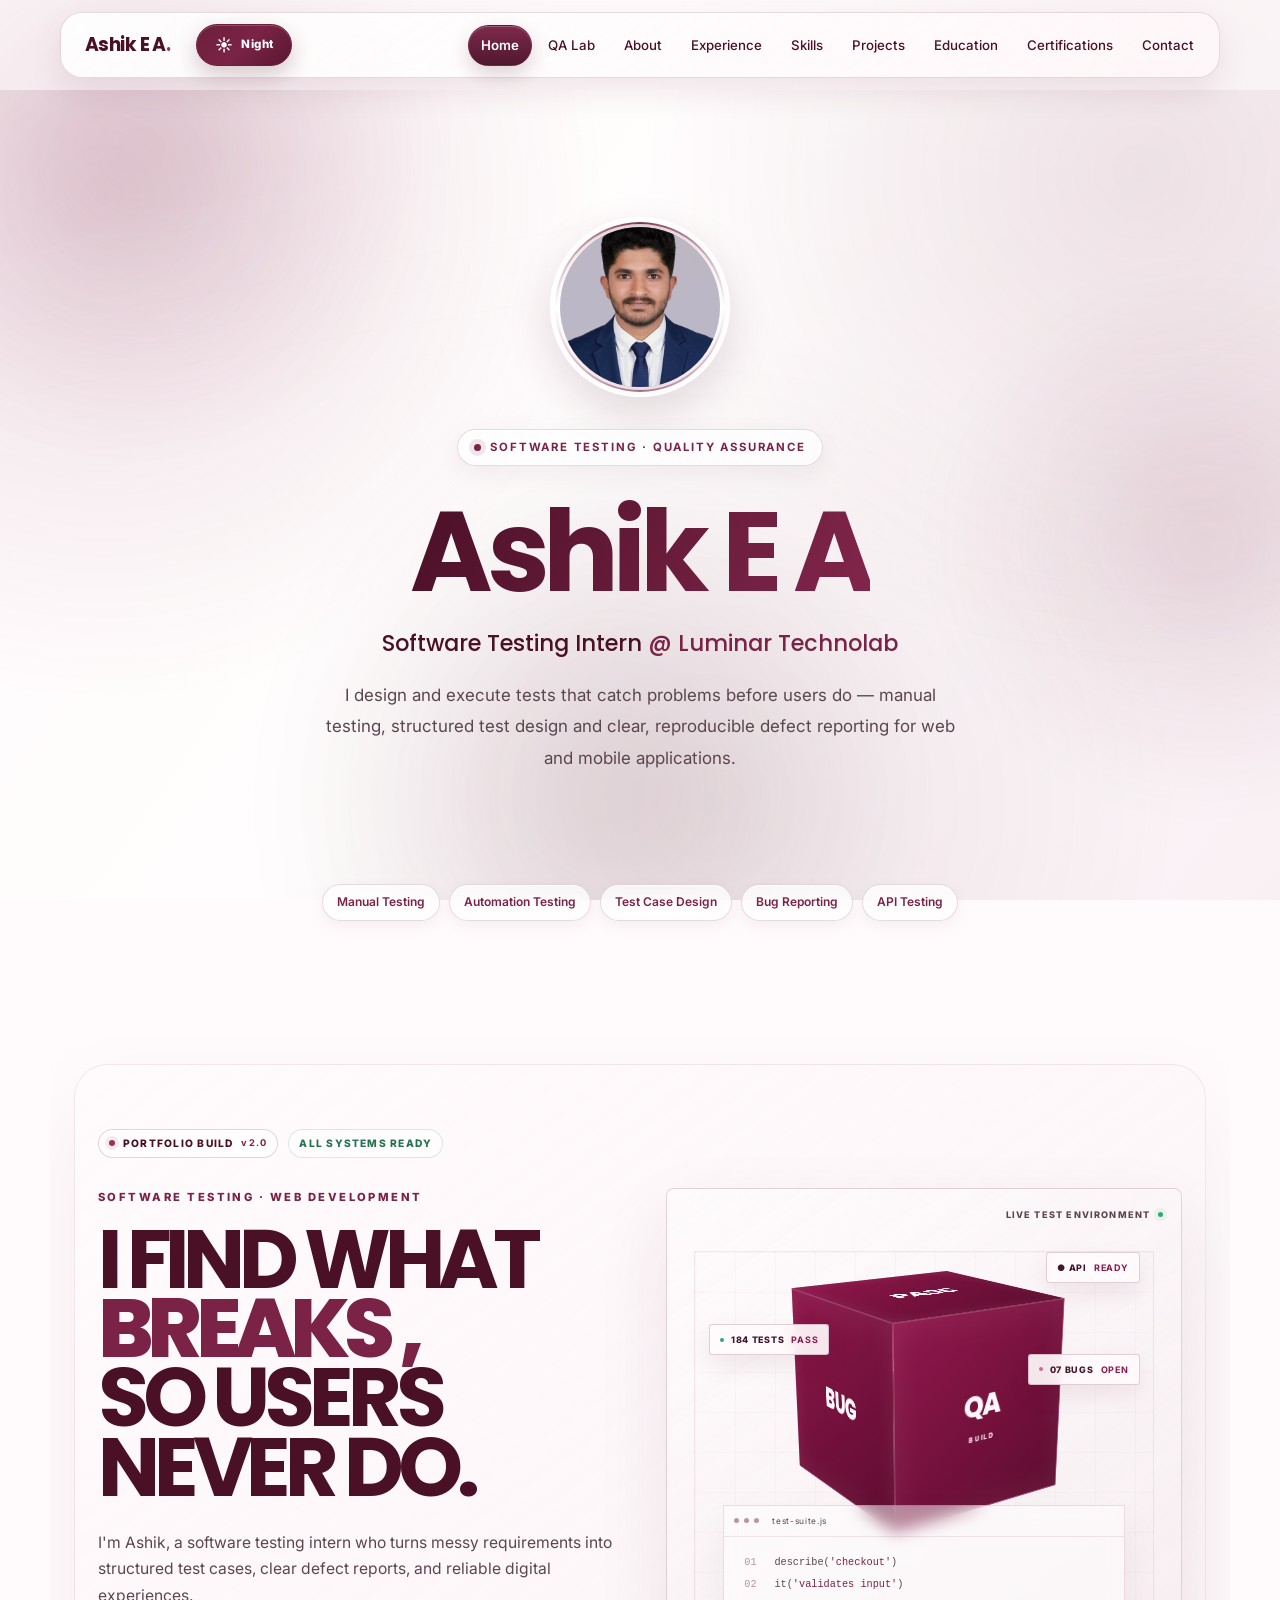
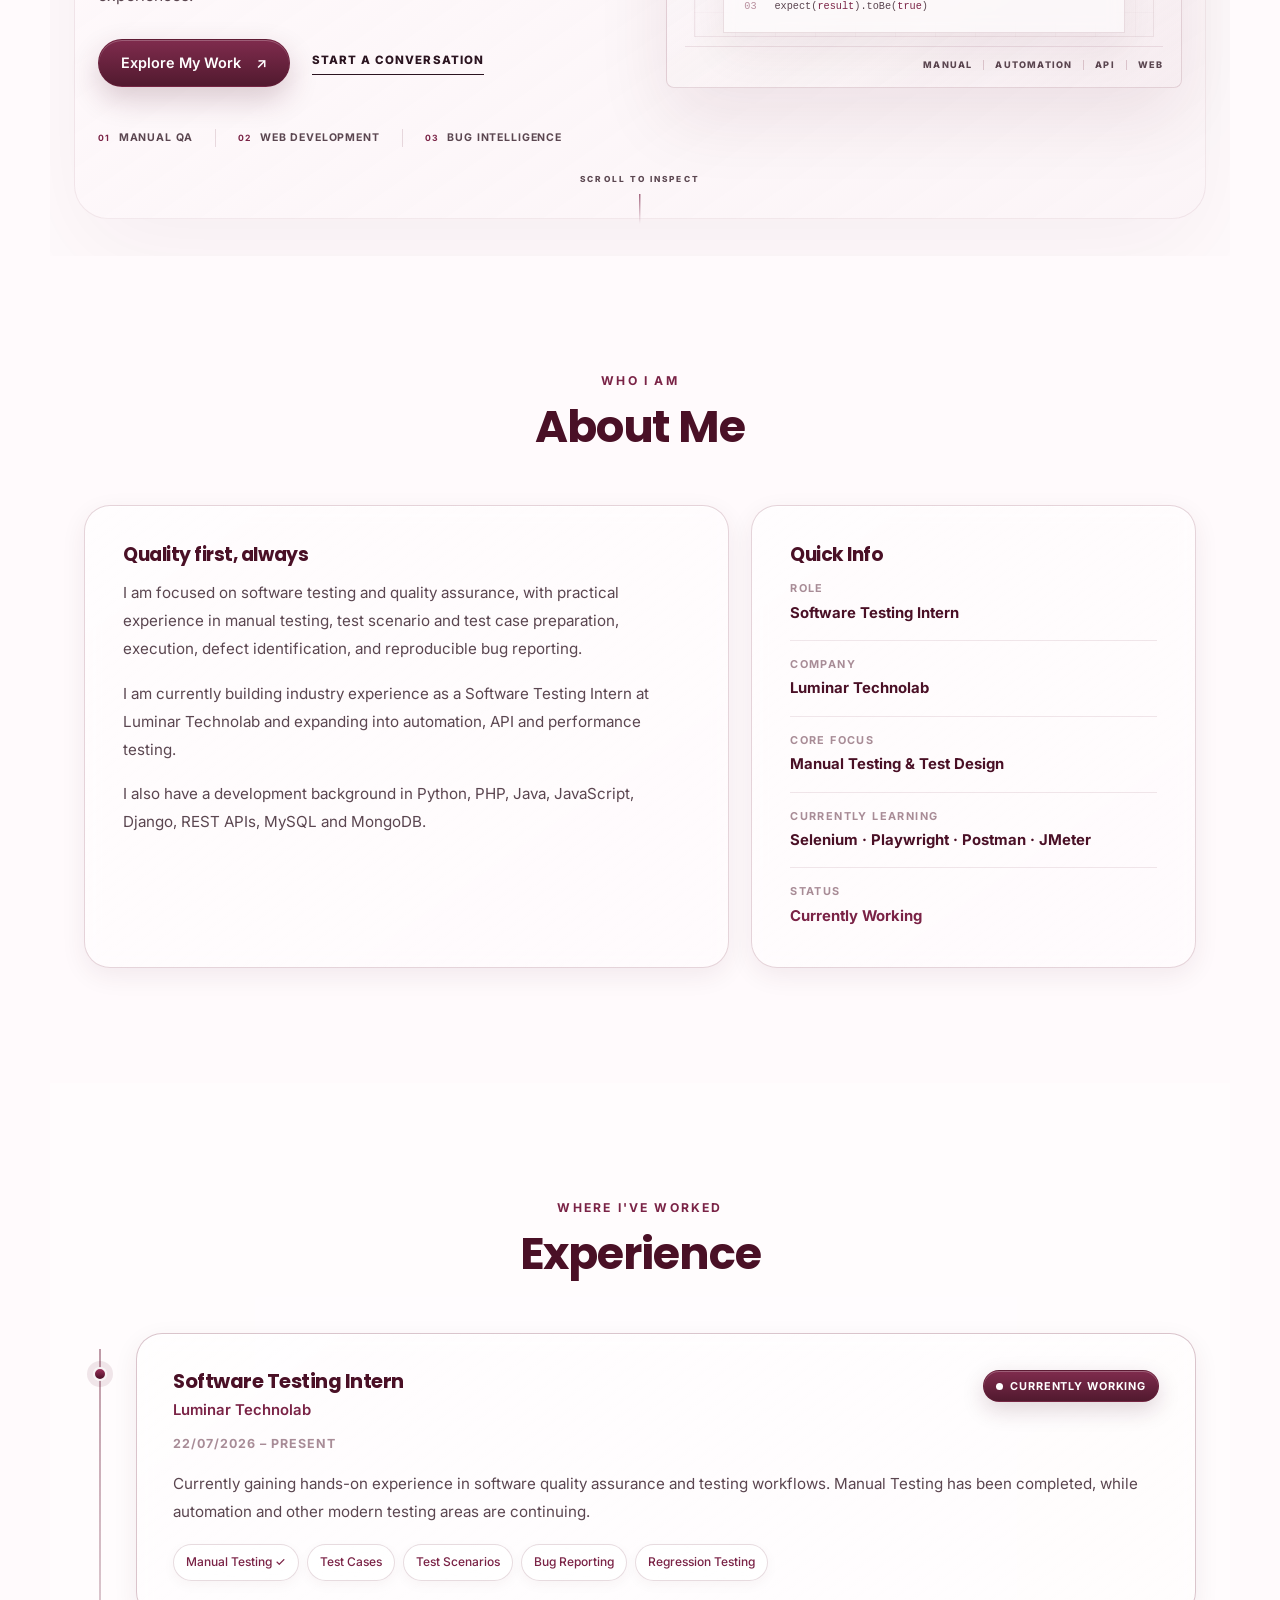
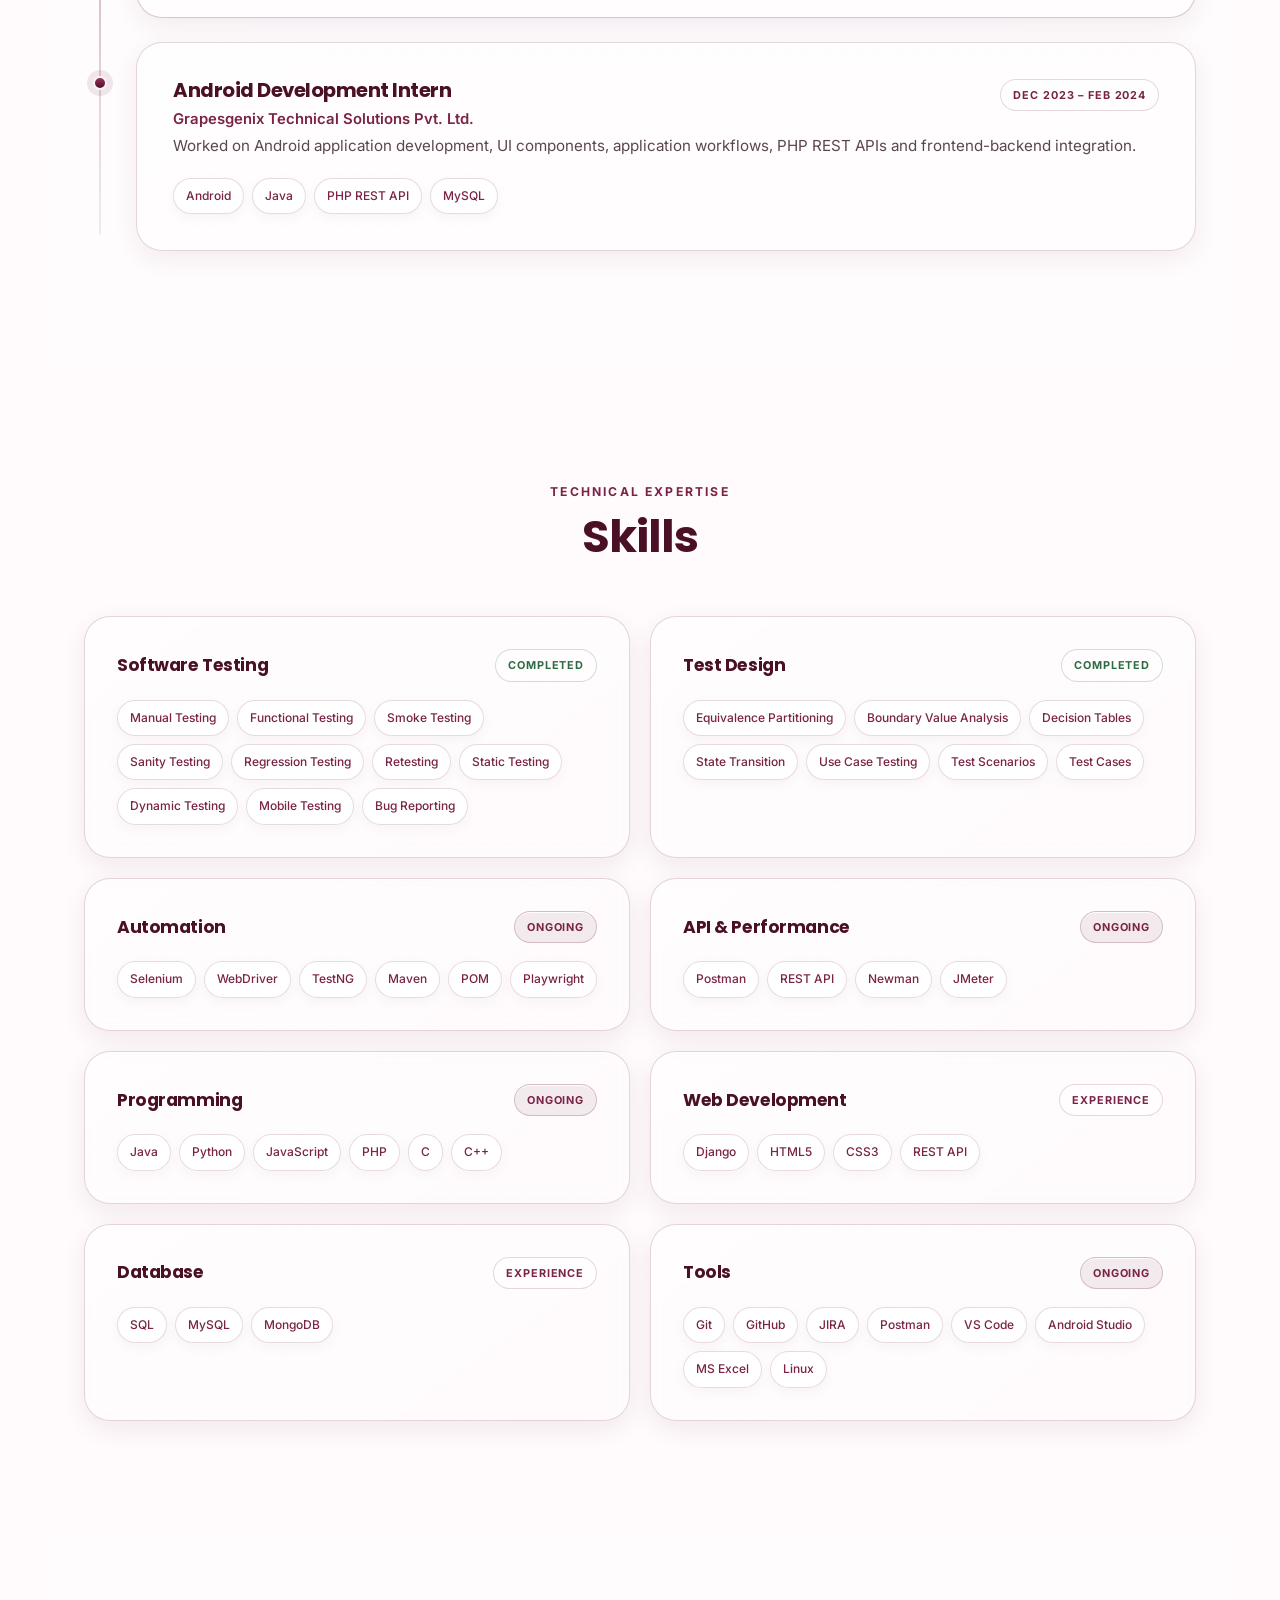
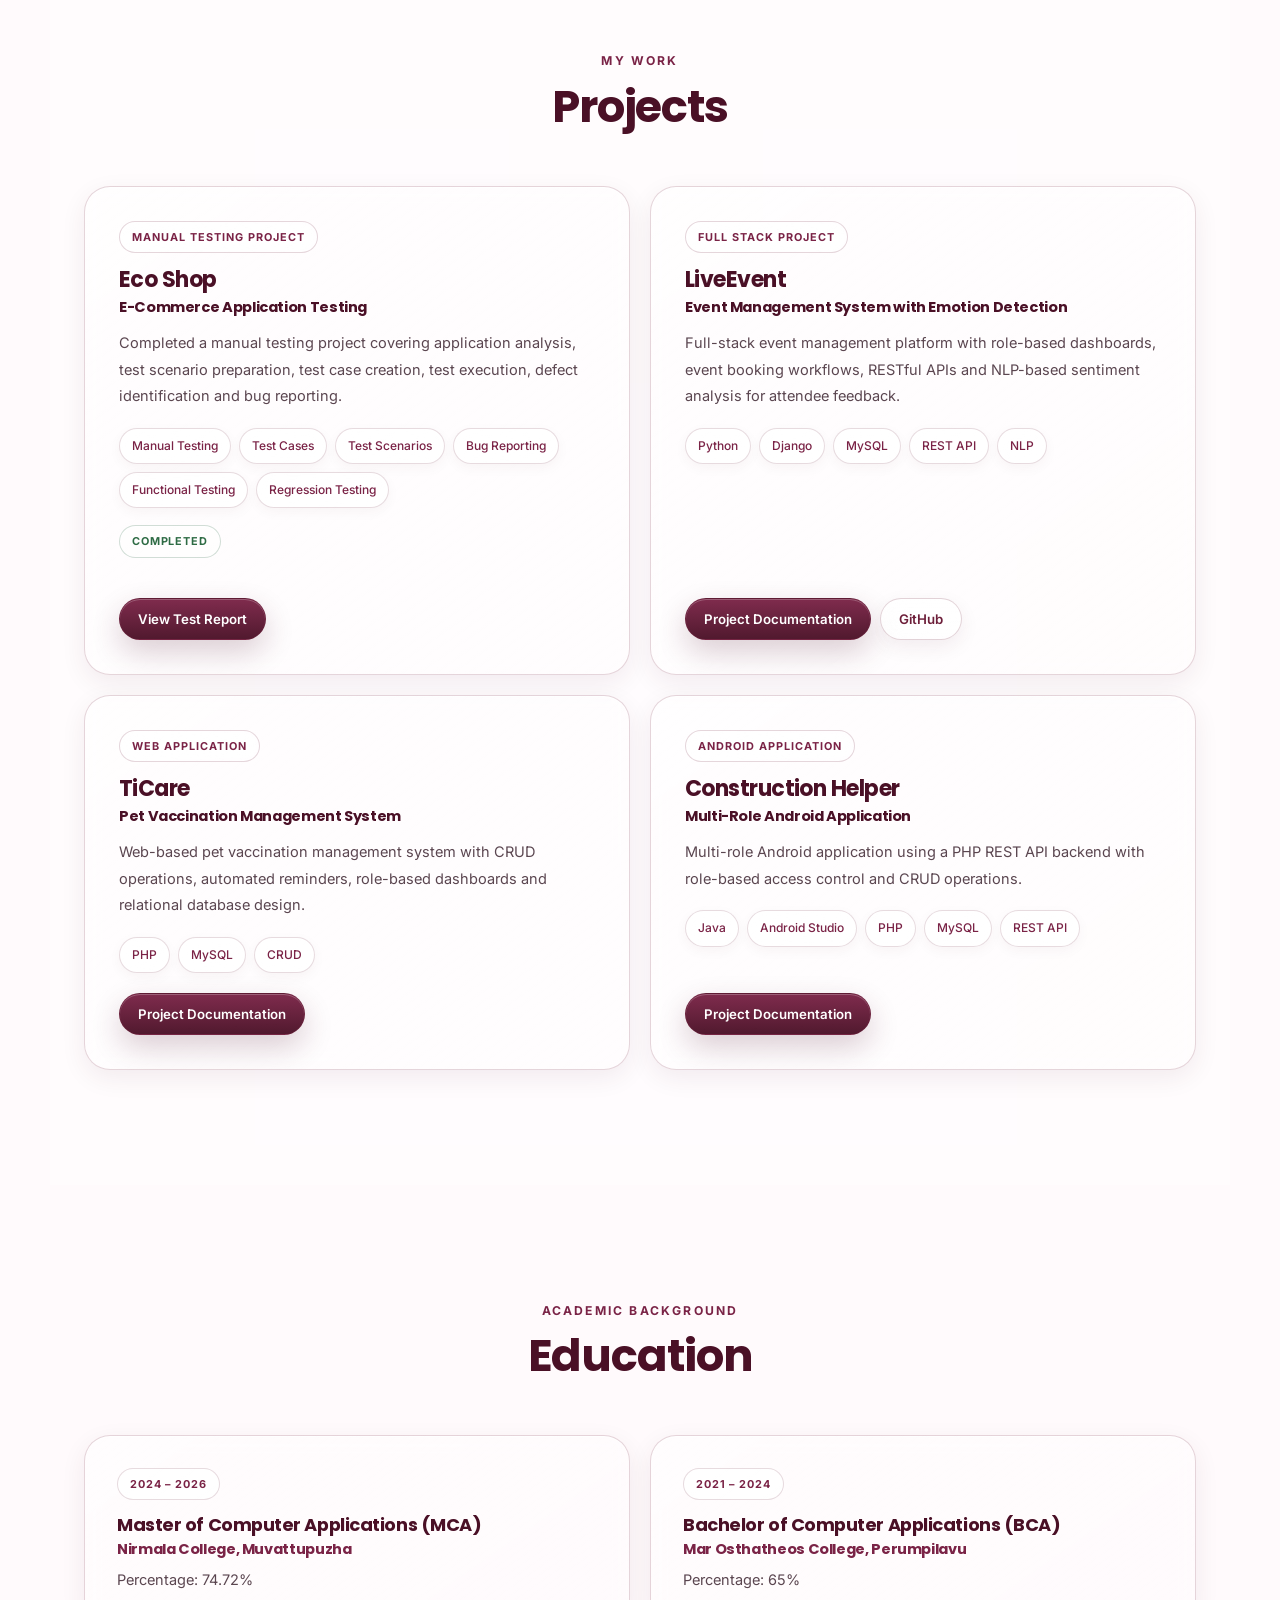
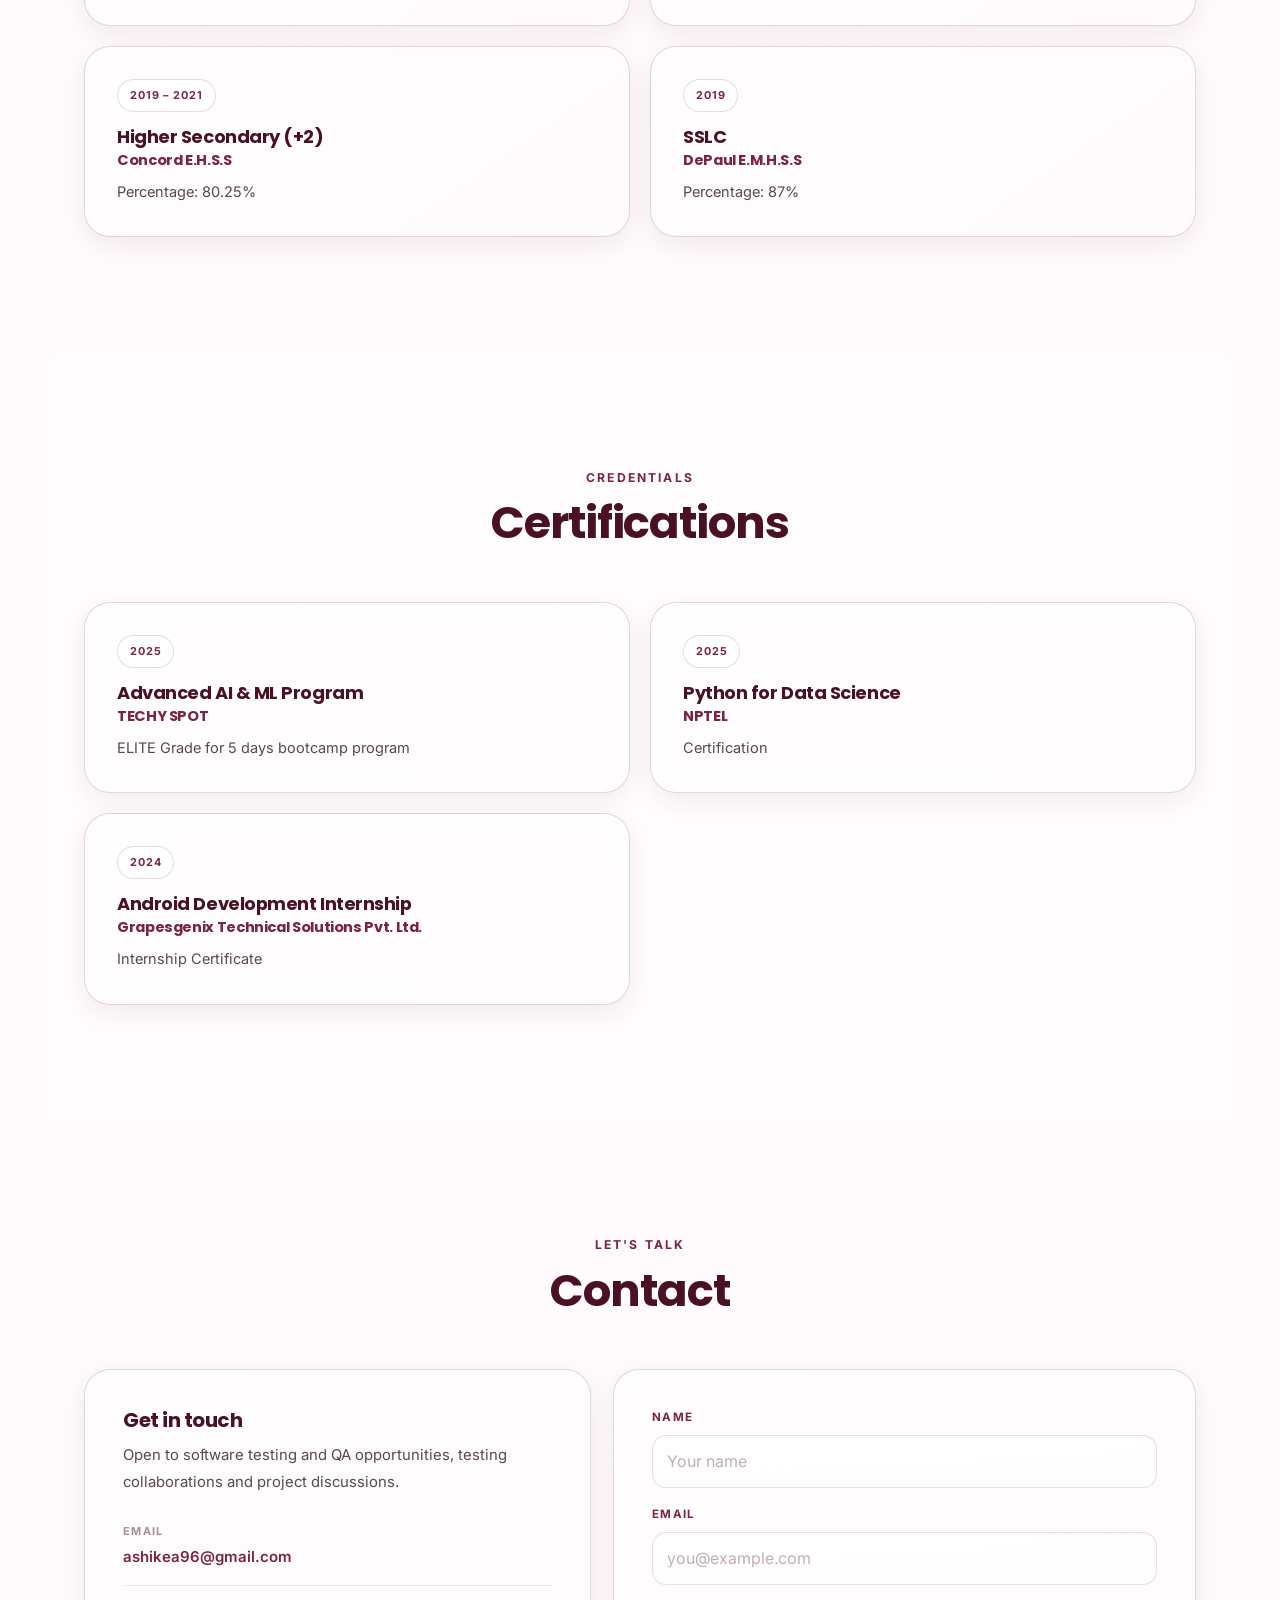
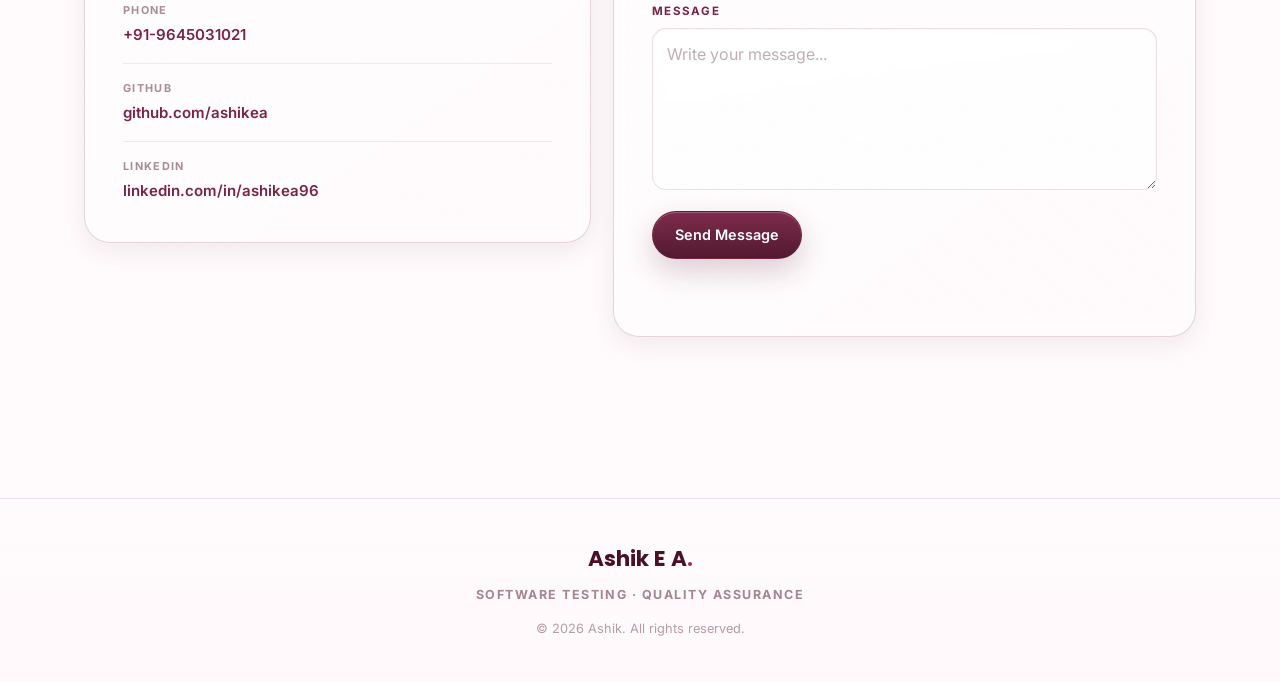
==== commit d43f3a0f: "Added Groq AI chatbot backend integration" ====
--- a/index.html
+++ b/index.html
@@ -1071,7 +1071,7 @@
                 <div class="chatbot-avatar" aria-hidden="true">A</div>
                 <div class="chatbot-heading">
                     <strong>Ashik's Assistant</strong>
-                    <span><i></i> Portfolio guide · Instant replies</span>
+                    <span><i></i> Groq AI · Portfolio assistant</span>
                 </div>
                 <button class="chatbot-close" id="chatbotClose" type="button" aria-label="Close chat">×</button>
             </header>
@@ -1094,7 +1094,7 @@
                     placeholder="Ask something..." autocomplete="off" required>
                 <button type="submit" aria-label="Send message">➤</button>
             </form>
-            <p class="chatbot-note">Automated portfolio assistant · Answers are based on this website</p>
+            <p class="chatbot-note">AI-powered portfolio assistant · Ask about Ashik</p>
         </section>
     </div>
 
--- a/style.css
+++ b/style.css
@@ -6404,7 +6404,47 @@
 /* =========================================================
    PORTFOLIO CHAT ASSISTANT — lightweight, responsive widget
 ========================================================= */
-.chatbot-widget { position: fixed; right: 24px; bottom: 24px; z-index: 10050; font-family: inherit; }
+/* Hide chatbot until page loader finishes */
+.chatbot-widget {
+    position: fixed;
+    right: 24px;
+    bottom: 24px;
+    z-index: 10050;
+    font-family: inherit;
+
+    opacity: 0;
+    visibility: hidden;
+    pointer-events: none;
+    transform: translateY(14px) scale(0.97);
+}
+
+/* Show chatbot after page loader */
+.chatbot-widget.is-ready {
+    visibility: visible;
+    pointer-events: auto;
+    animation: chatbotLauncherReveal 0.55s ease forwards;
+}
+
+@keyframes chatbotLauncherReveal {
+    from {
+        opacity: 0;
+        transform: translateY(14px) scale(0.97);
+    }
+
+    to {
+        opacity: 1;
+        transform: translateY(0) scale(1);
+    }
+}
+
+/* Accessibility */
+@media (prefers-reduced-motion: reduce) {
+    .chatbot-widget.is-ready {
+        animation: none;
+        opacity: 1;
+        transform: none;
+    }
+}
 .chatbot-launcher {
     display:flex; align-items:center; gap:10px; border:0; border-radius:999px;
     padding:12px 18px; color:#fff; background:linear-gradient(135deg,#7A2346,#4A1026);
@@ -6465,3 +6505,12 @@
 @media (prefers-reduced-motion:reduce) {
  .chatbot-panel,.chatbot-launcher { transition:none; }
 }
+
+/* Groq assistant response indicator */
+.chatbot-typing { display:inline-flex; align-items:center; gap:4px; min-width:38px; }
+.chatbot-typing i { width:6px; height:6px; border-radius:50%; background:currentColor; opacity:.45; animation:chatTyping 1s ease-in-out infinite; }
+.chatbot-typing i:nth-child(2) { animation-delay:.15s; }
+.chatbot-typing i:nth-child(3) { animation-delay:.3s; }
+.chatbot-form button:disabled,.chatbot-quick-actions button:disabled { opacity:.55; cursor:wait; }
+@keyframes chatTyping { 0%,60%,100% { transform:translateY(0); opacity:.4; } 30% { transform:translateY(-4px); opacity:1; } }
+@media (prefers-reduced-motion:reduce) { .chatbot-typing i { animation:none; } }
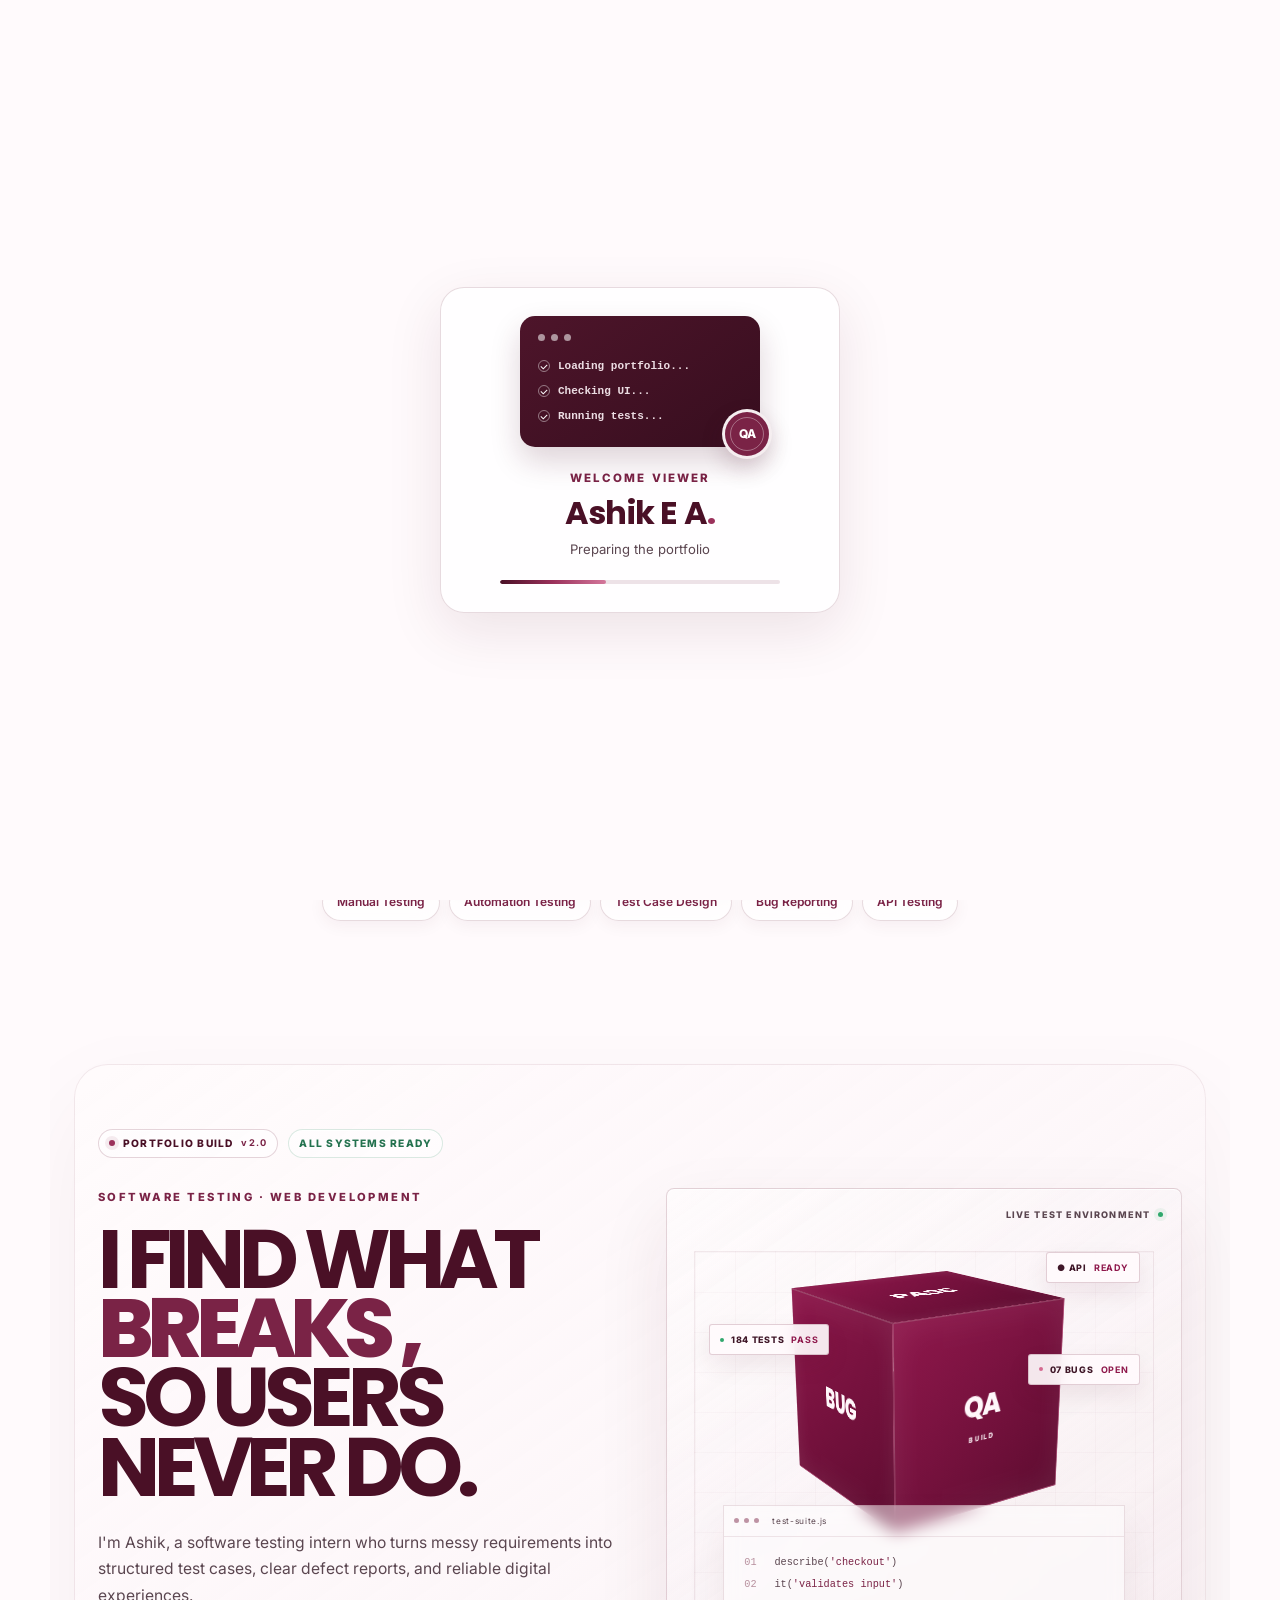
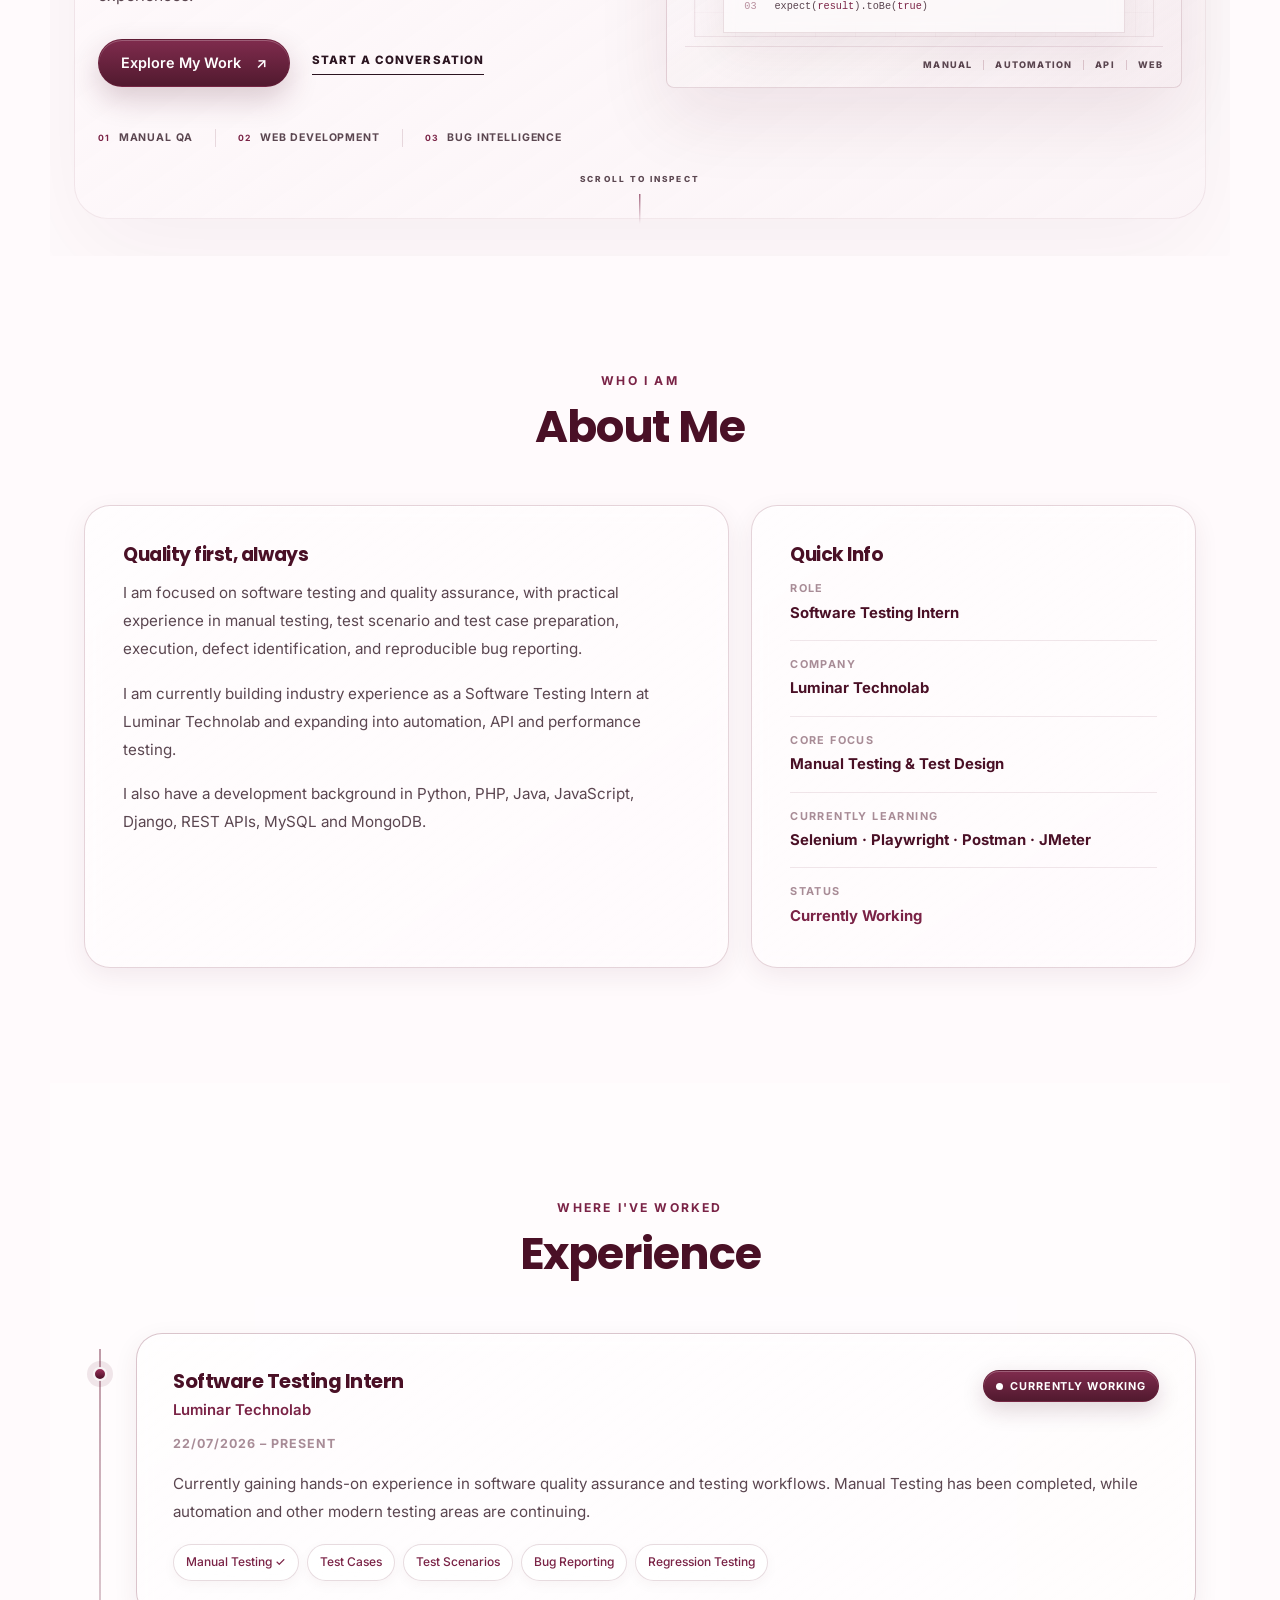
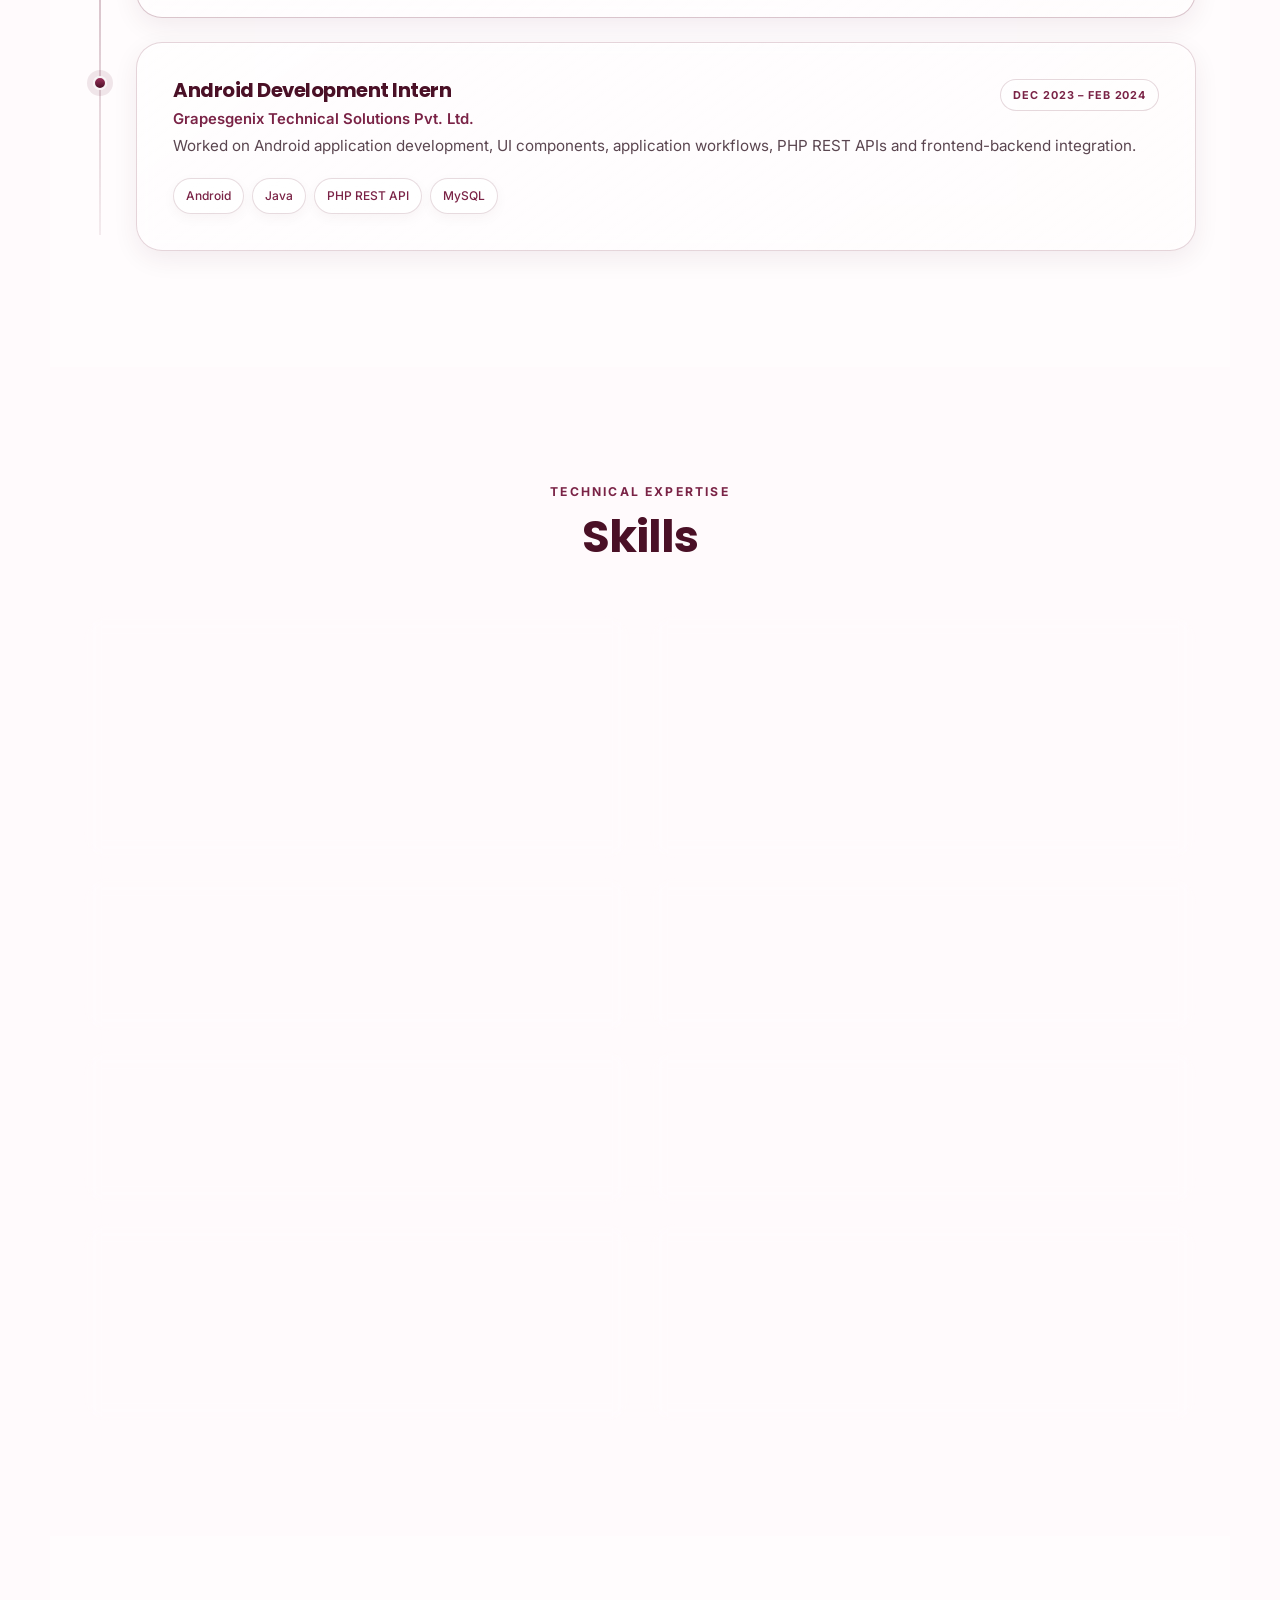
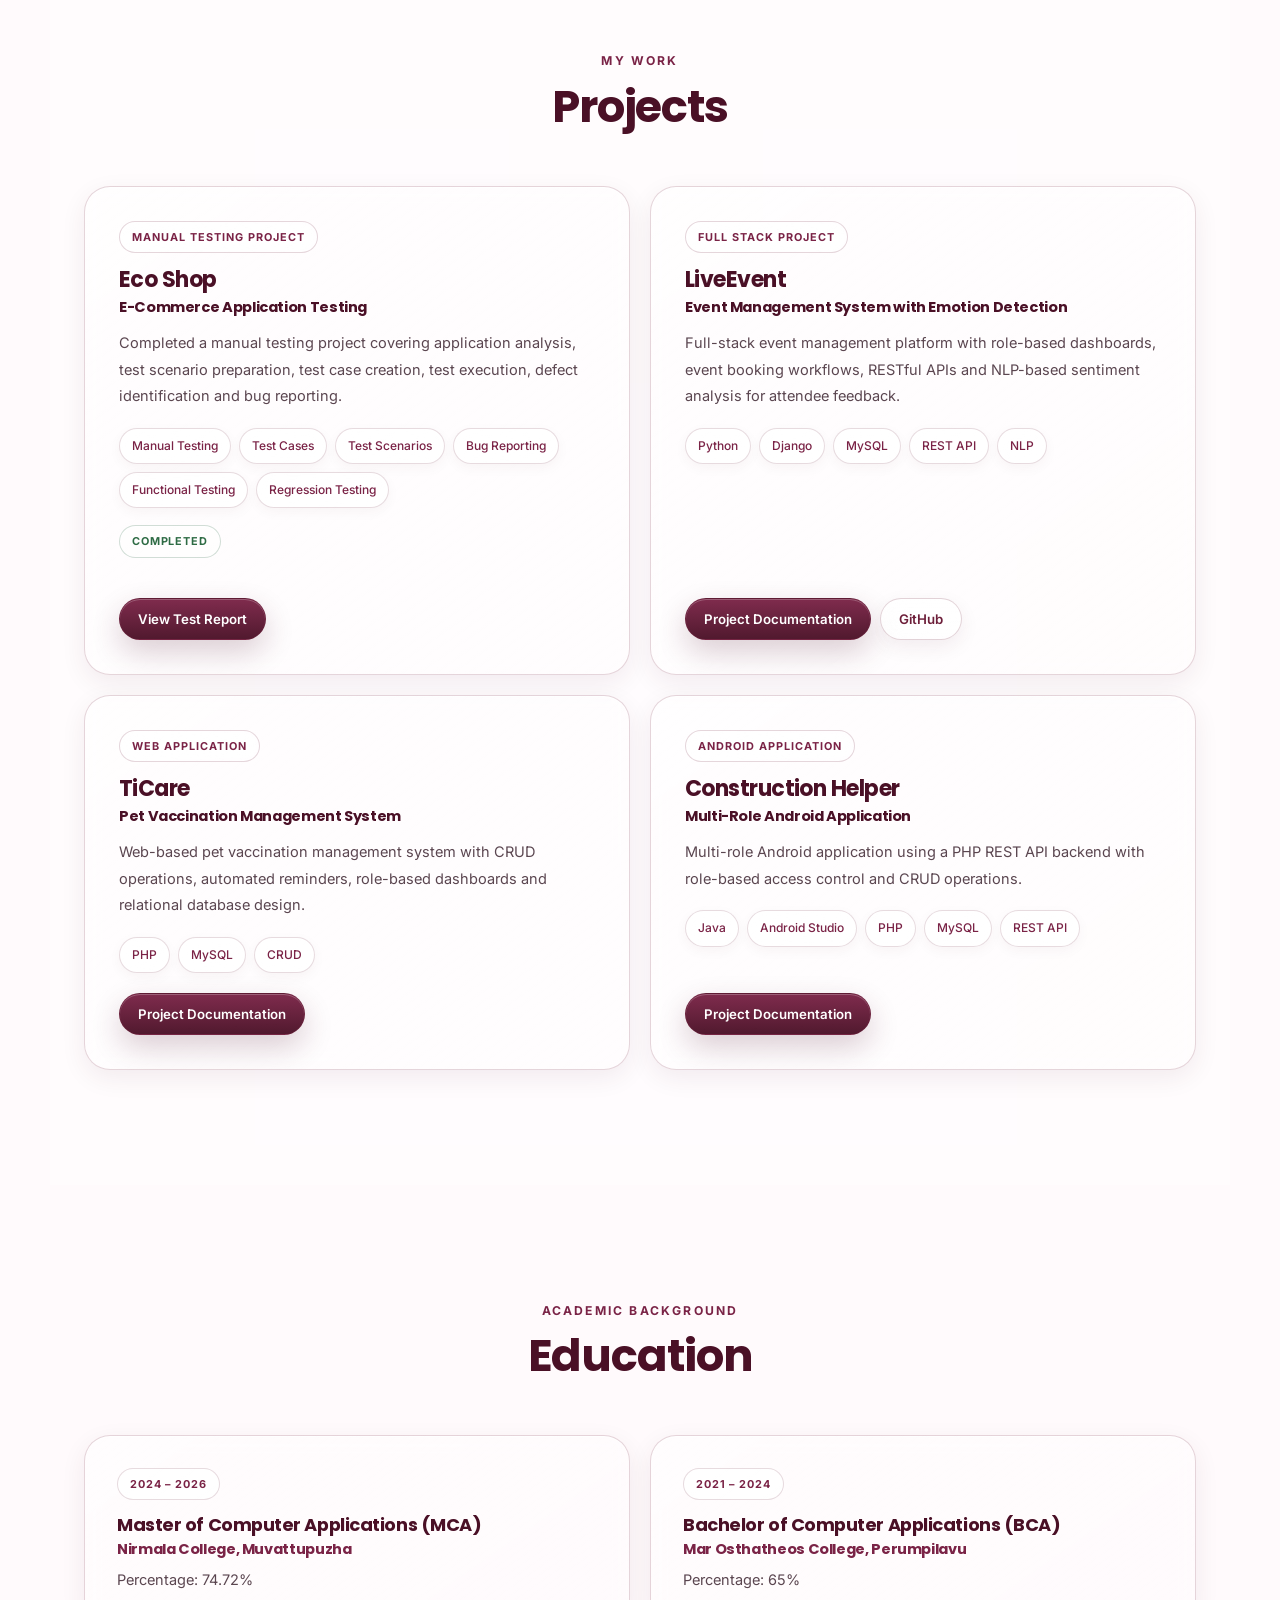
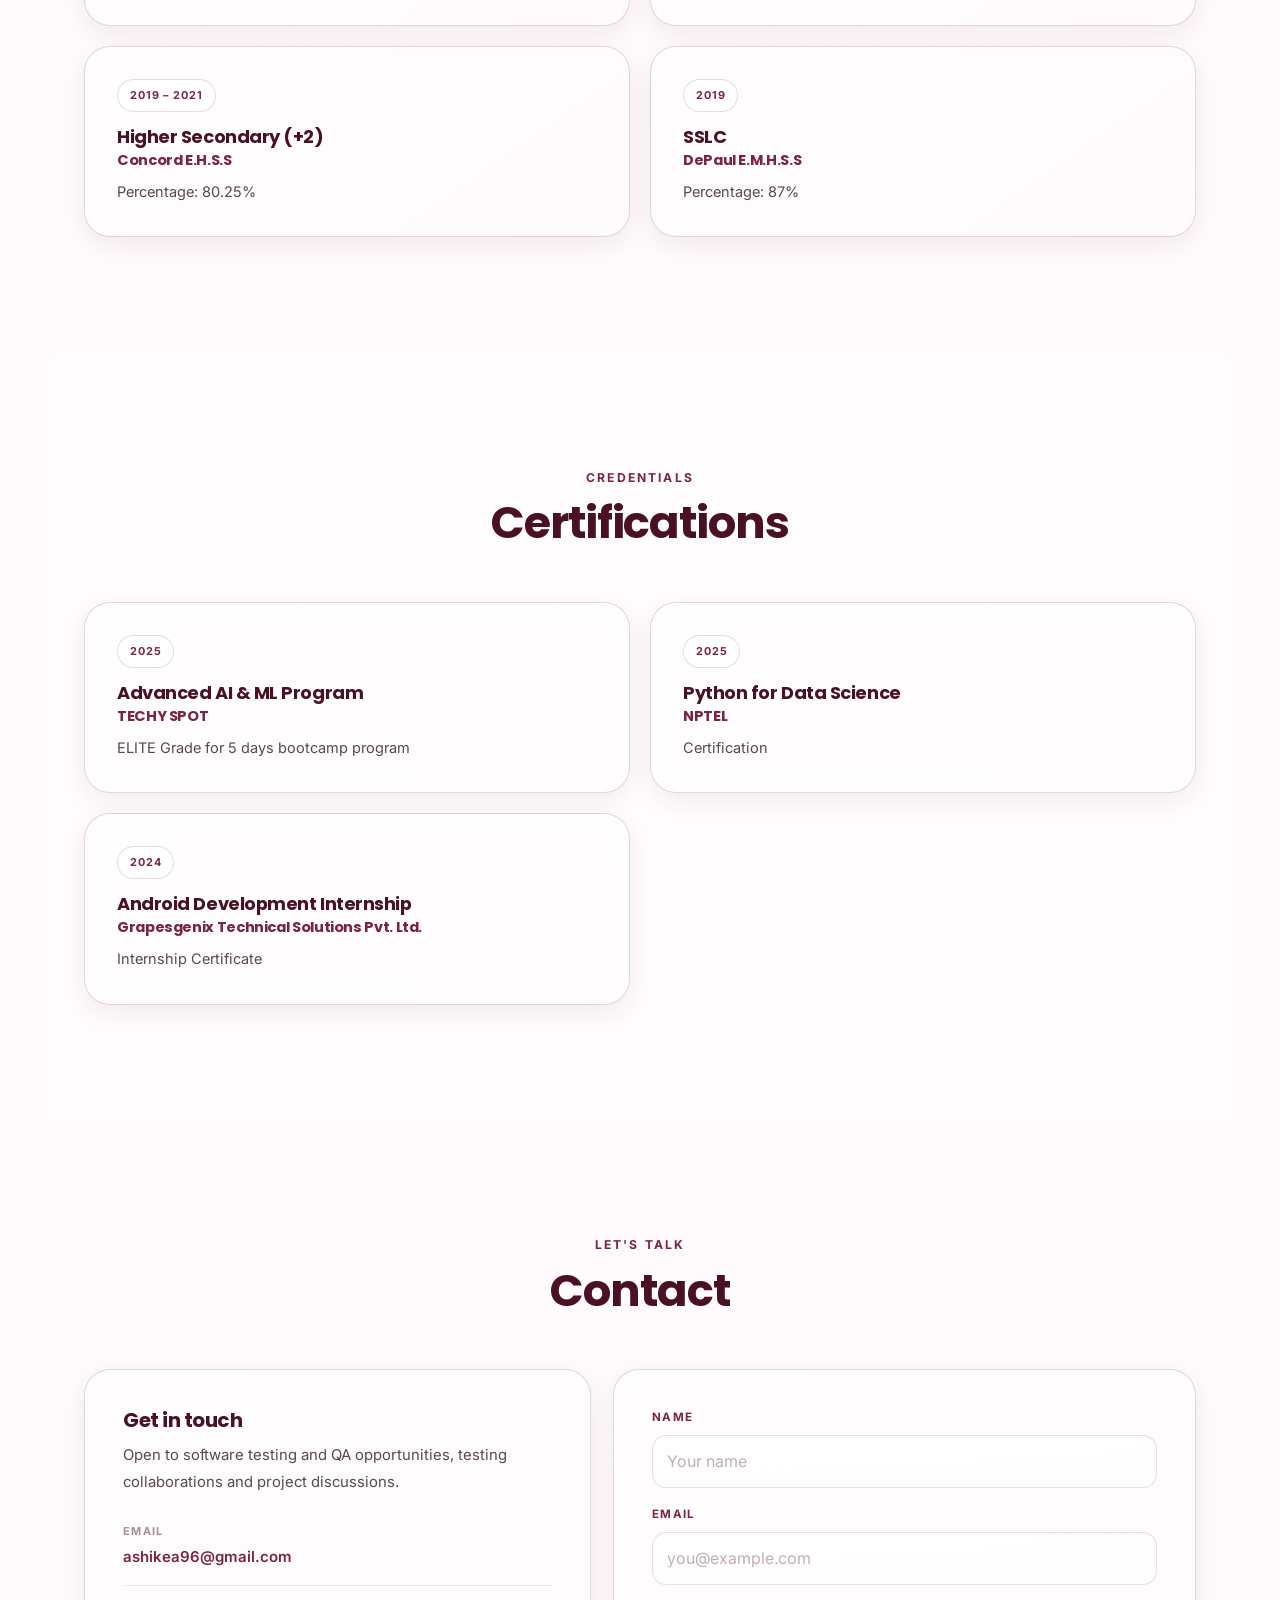
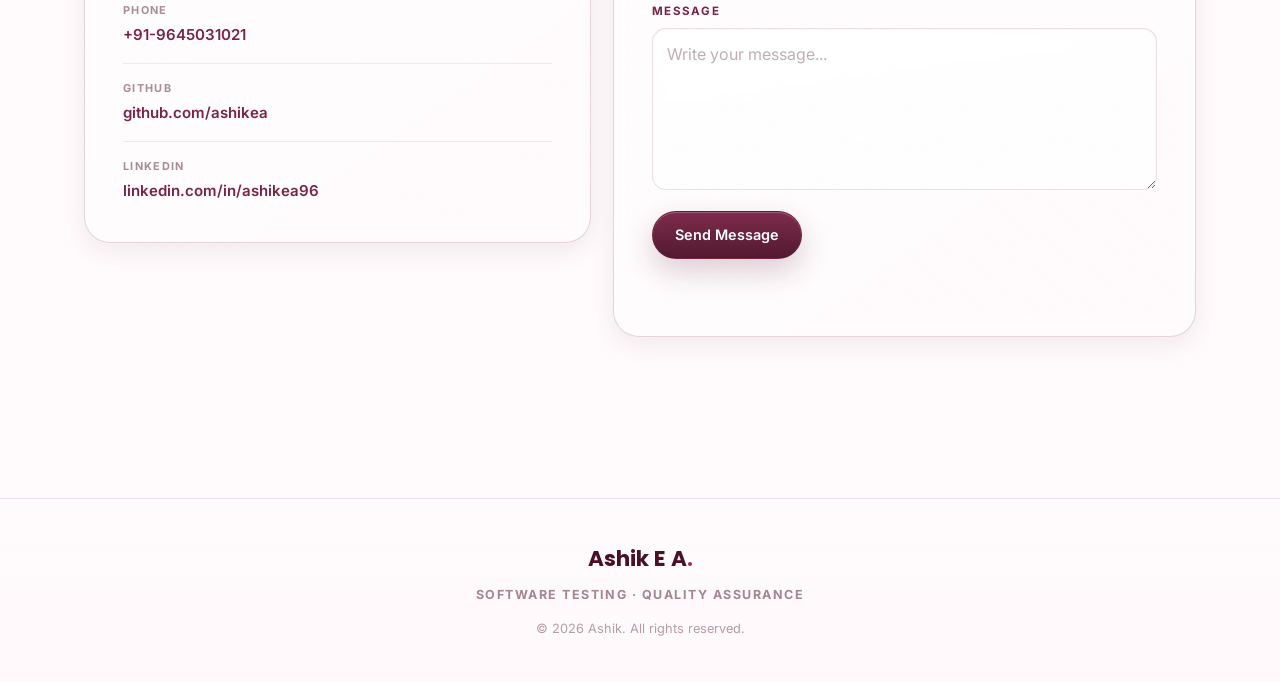
==== commit d5f5806c: "Fix Groq AI chatbot integration" ====
--- a/index.html
+++ b/index.html
@@ -1100,7 +1100,7 @@
 
     <!-- Report preview data is loaded only when the Excel viewer is opened. -->
     <script src="script.js" defer></script>
-    <script src="chatbot.js" defer></script>
+    <script src="chatbot.js?v=3" defer></script>
     
 
 </body>
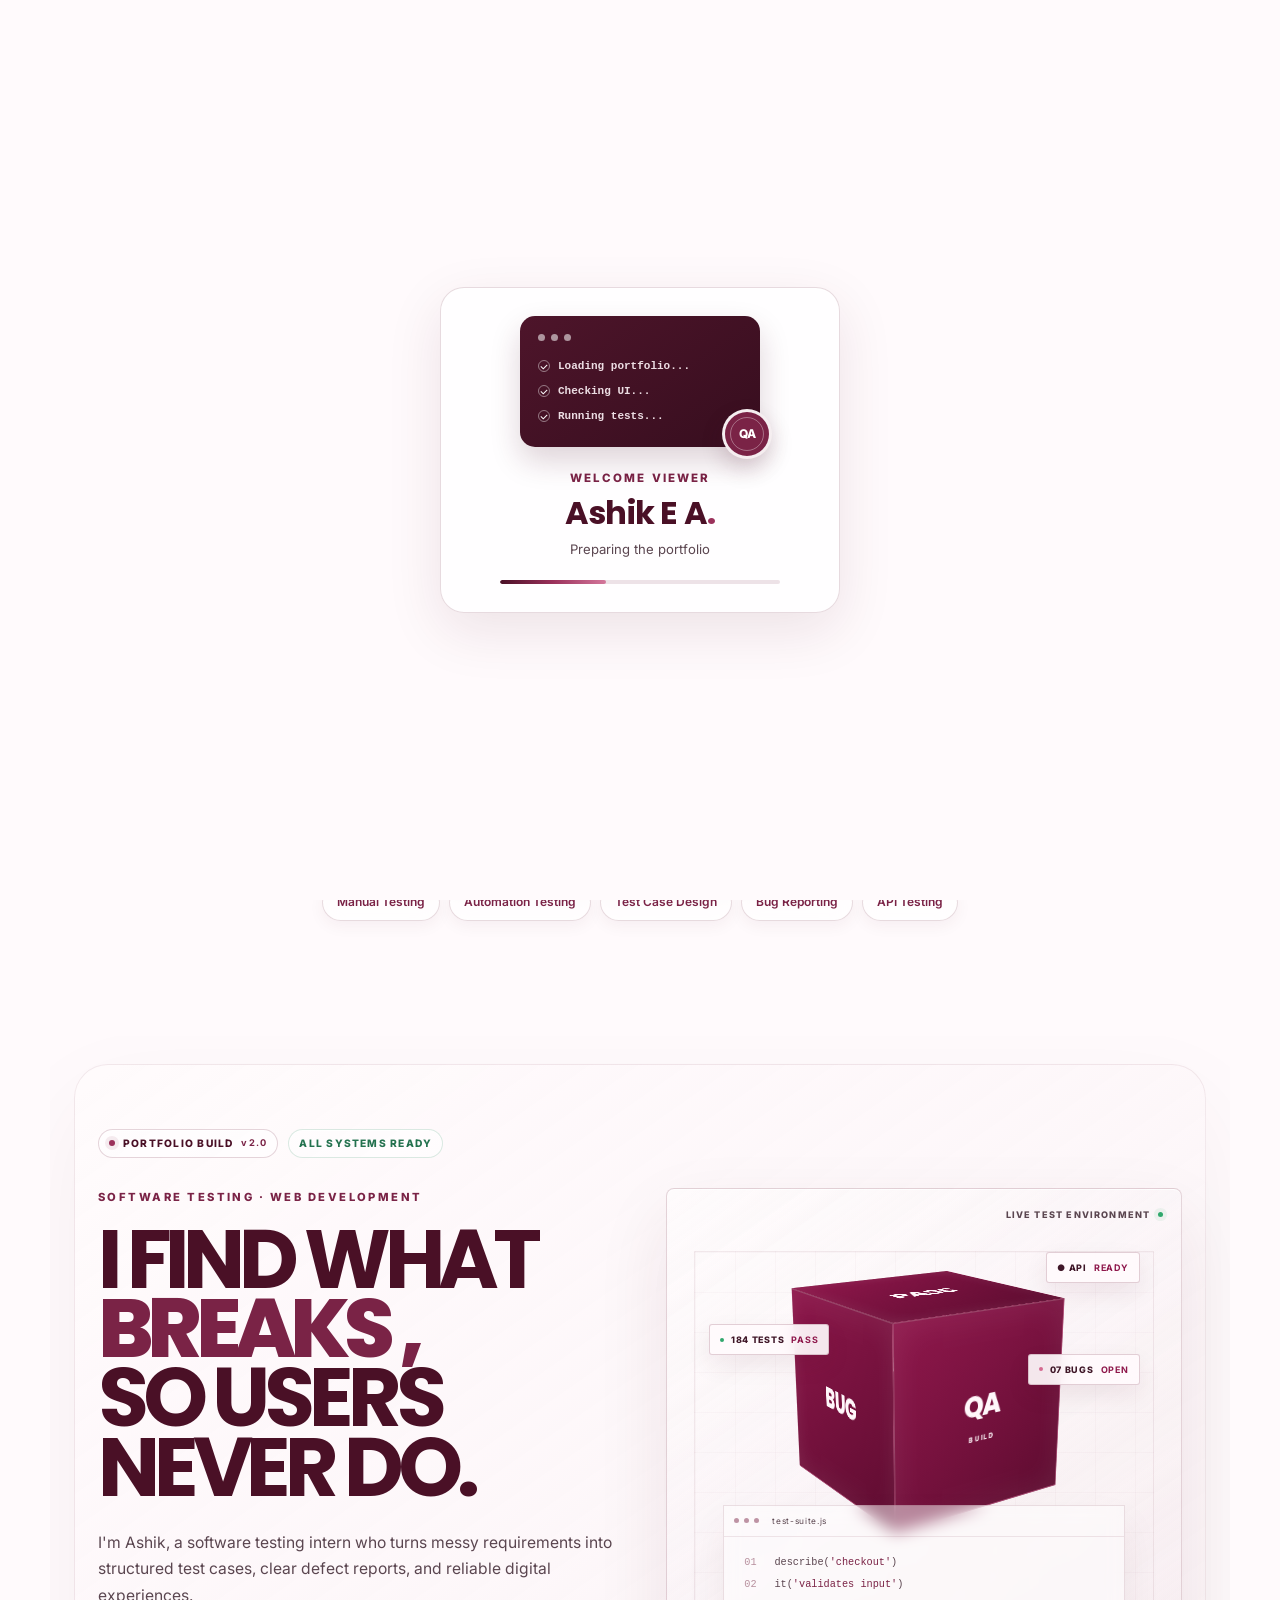
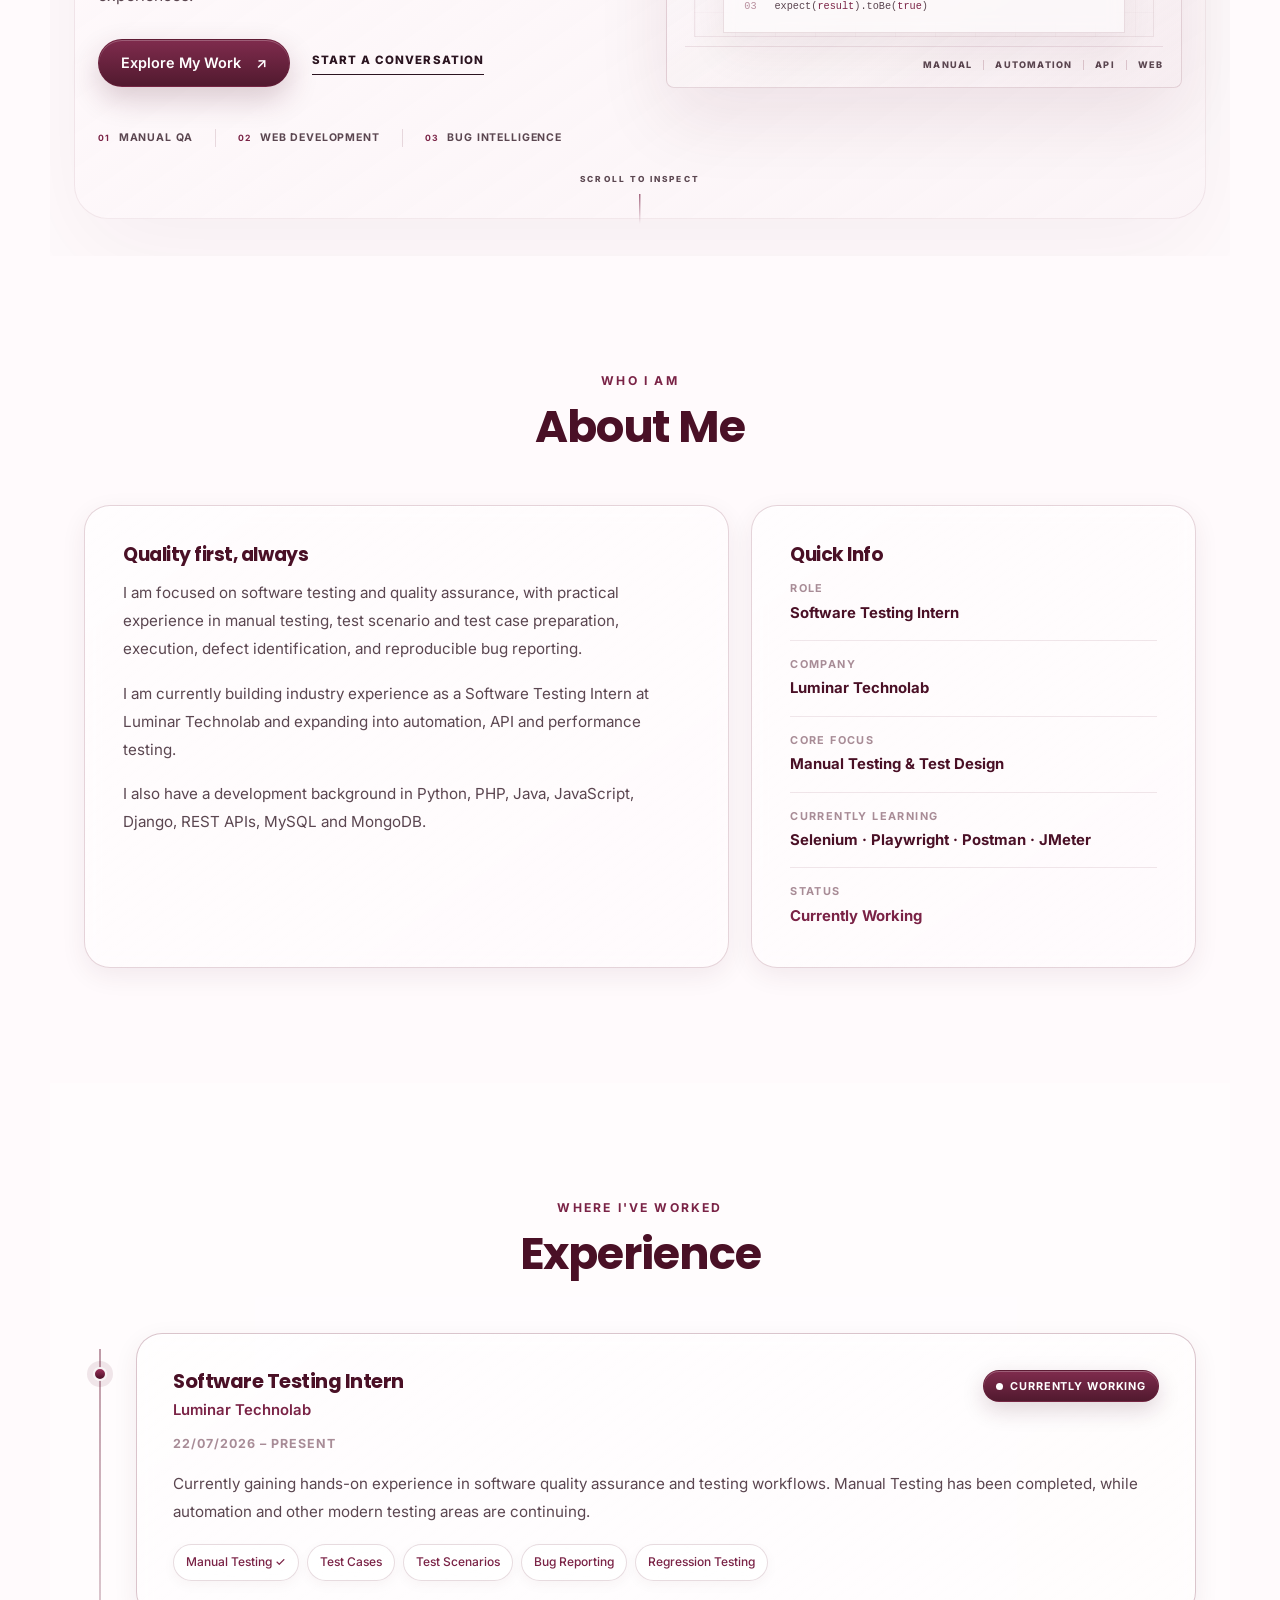
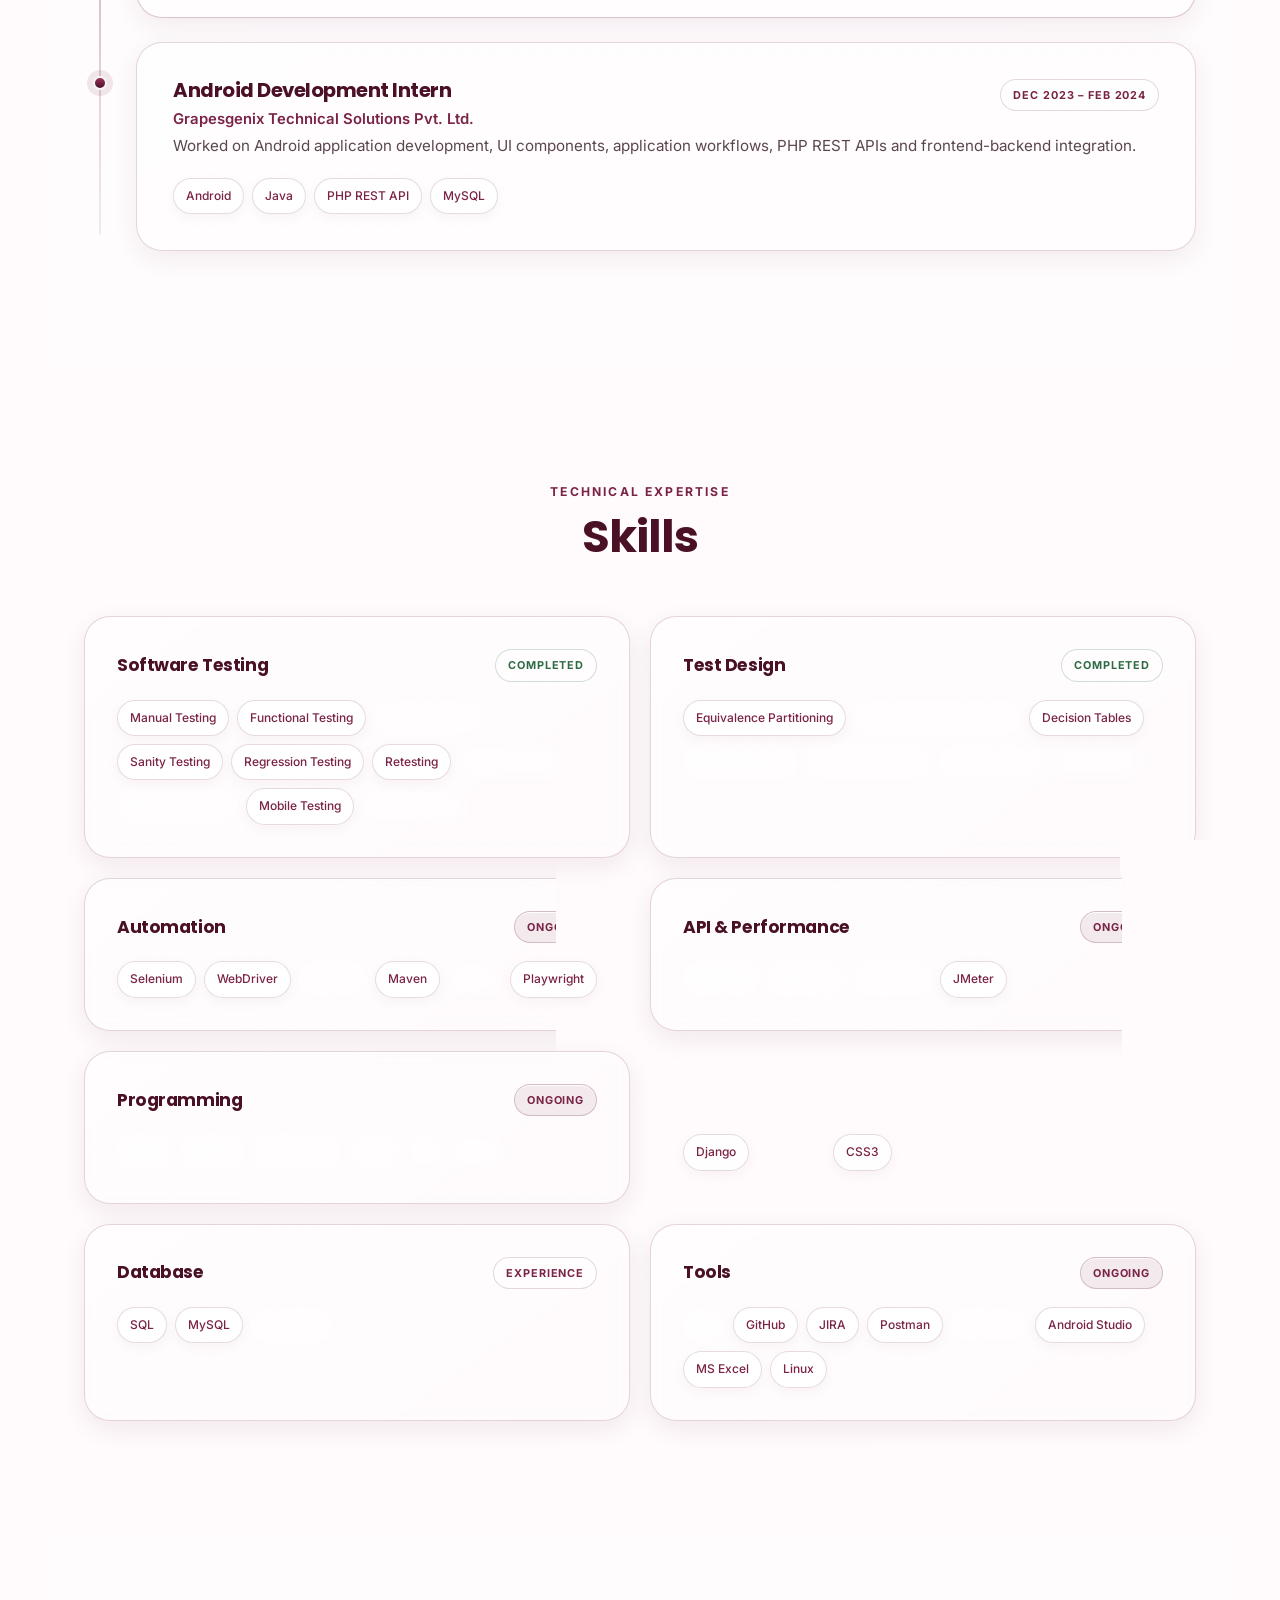
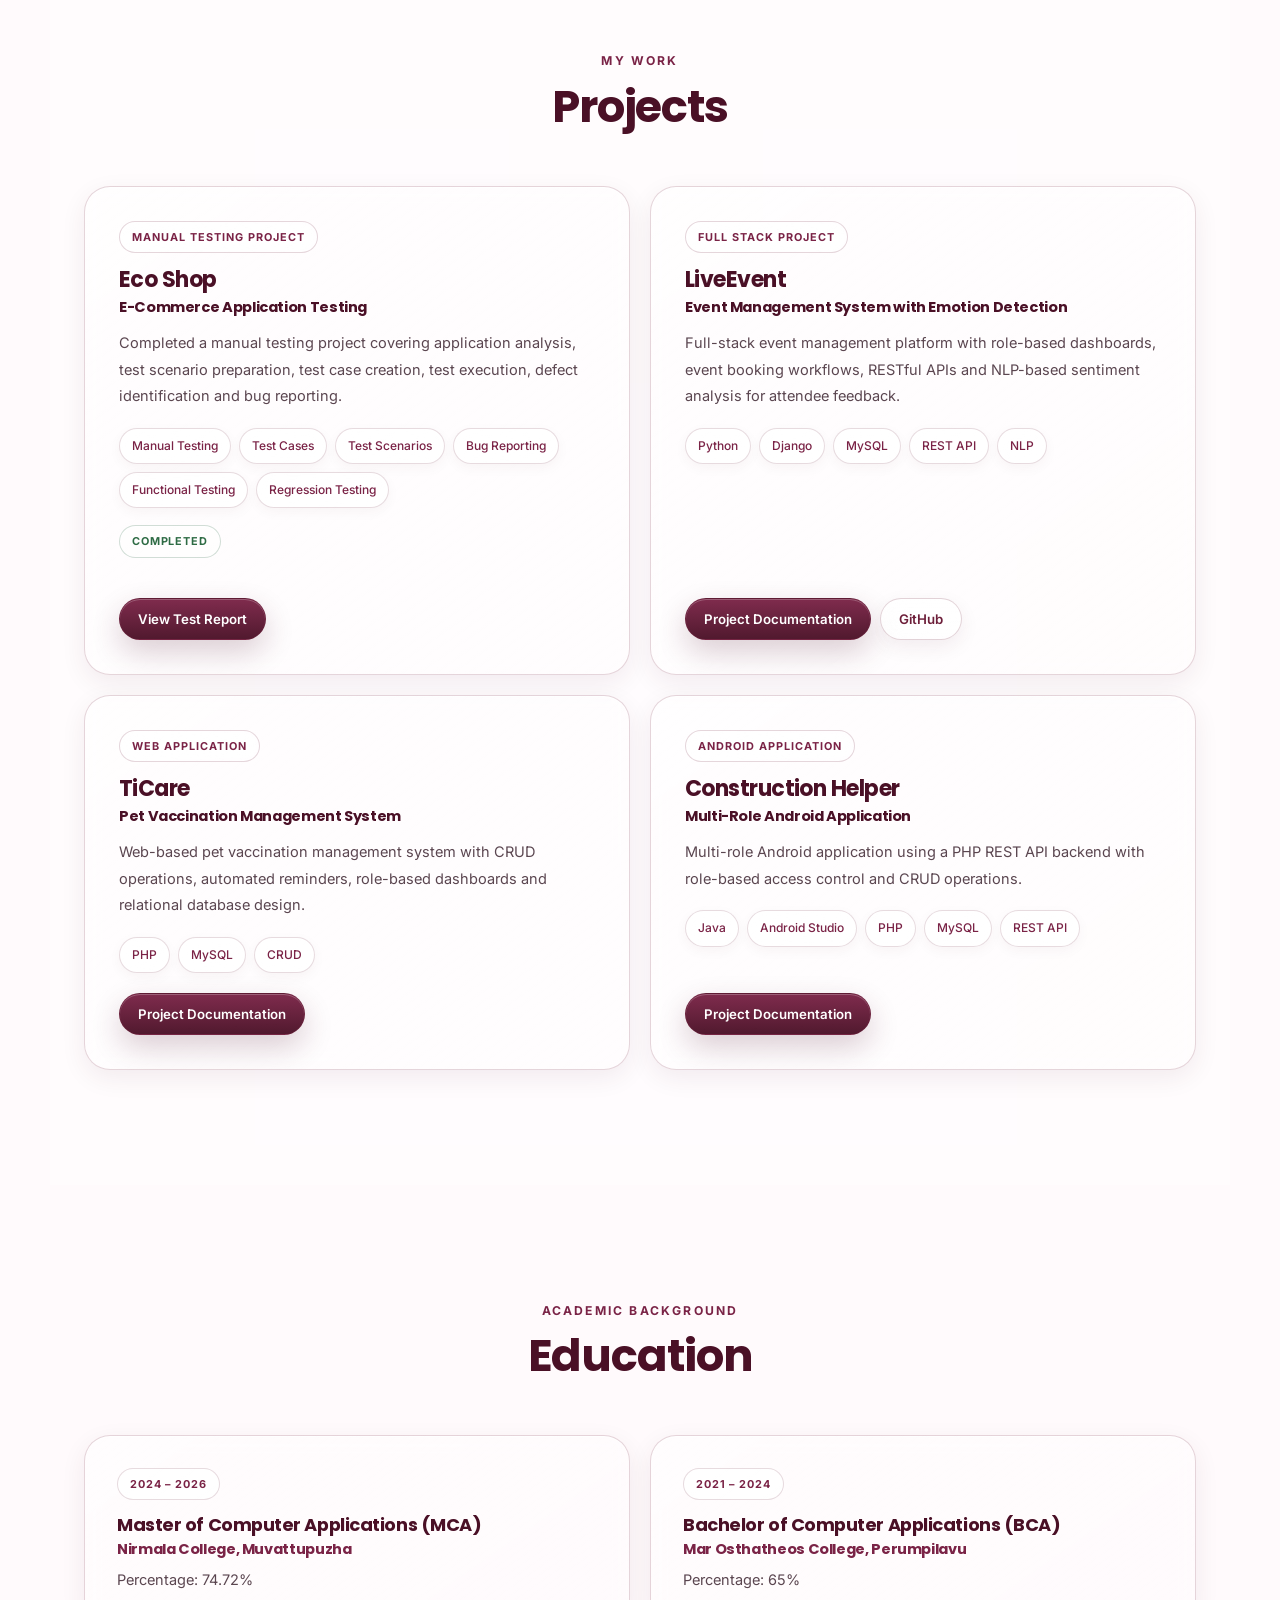
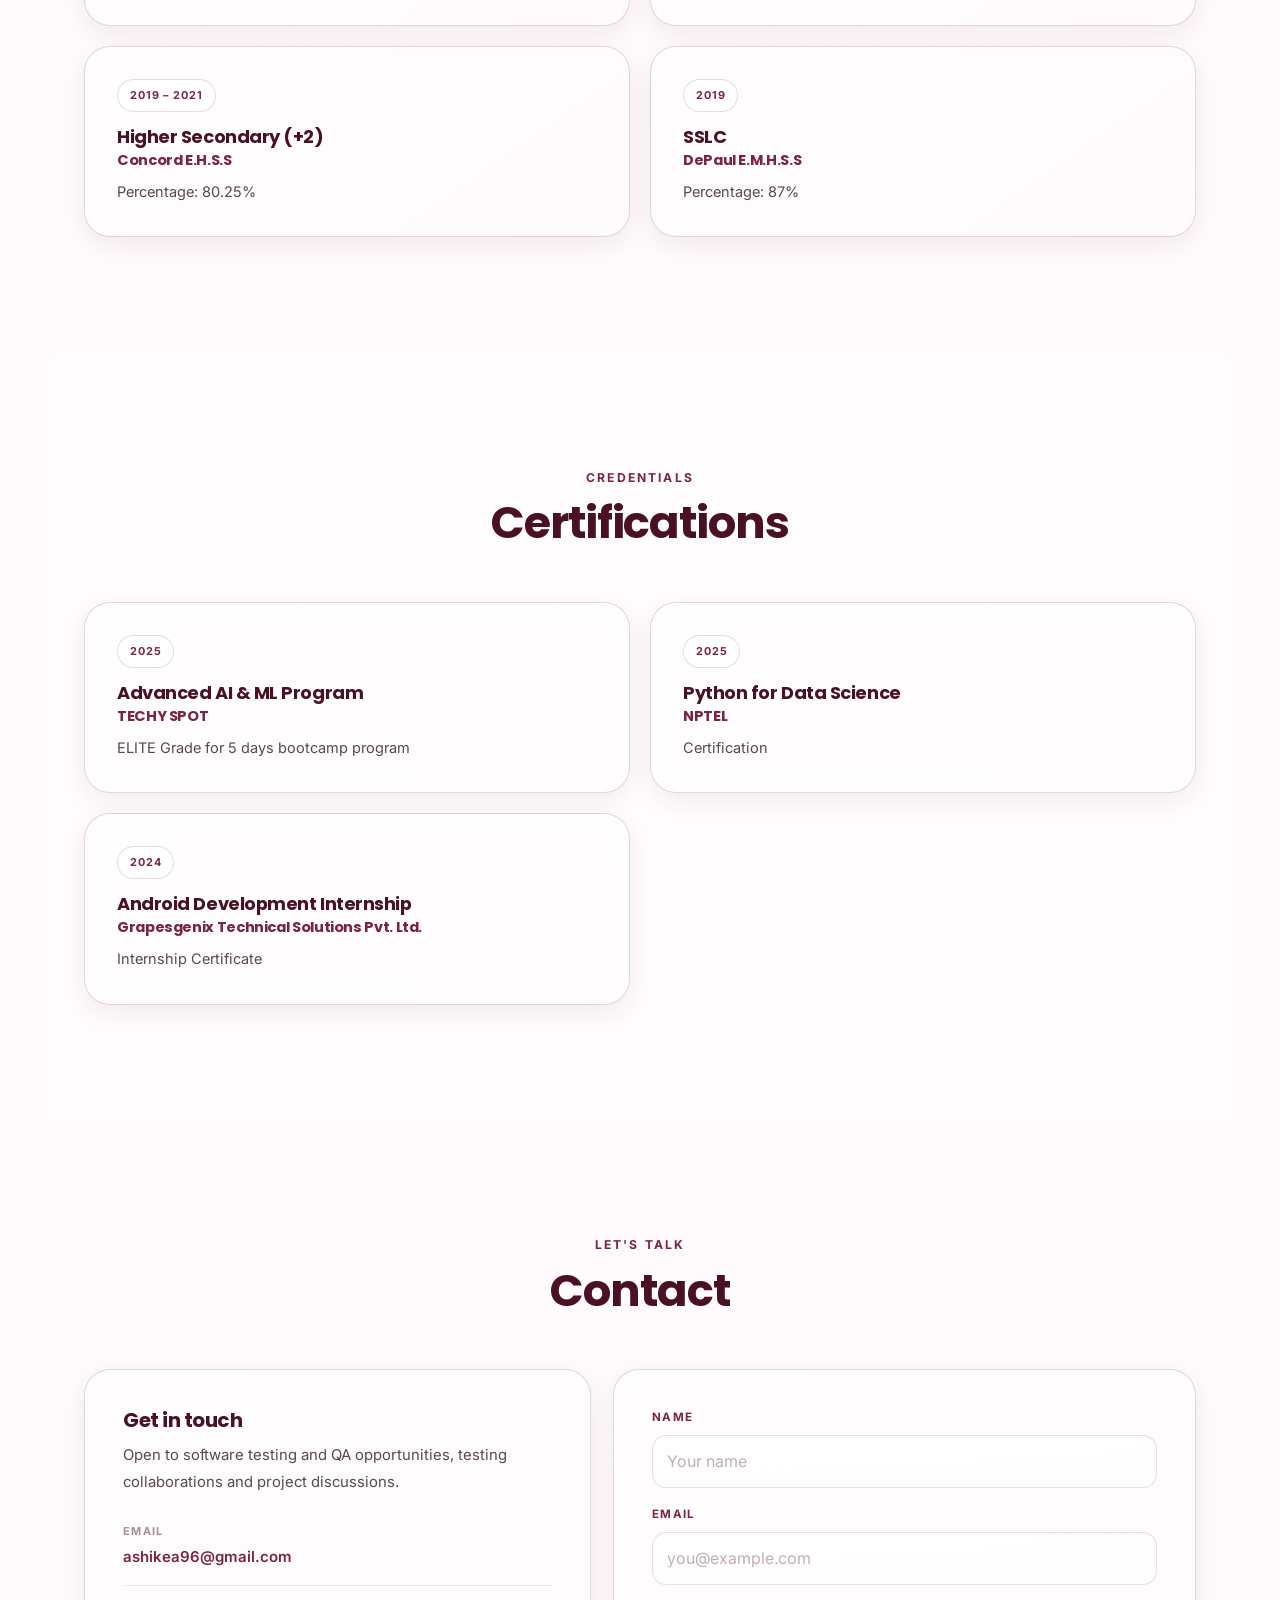
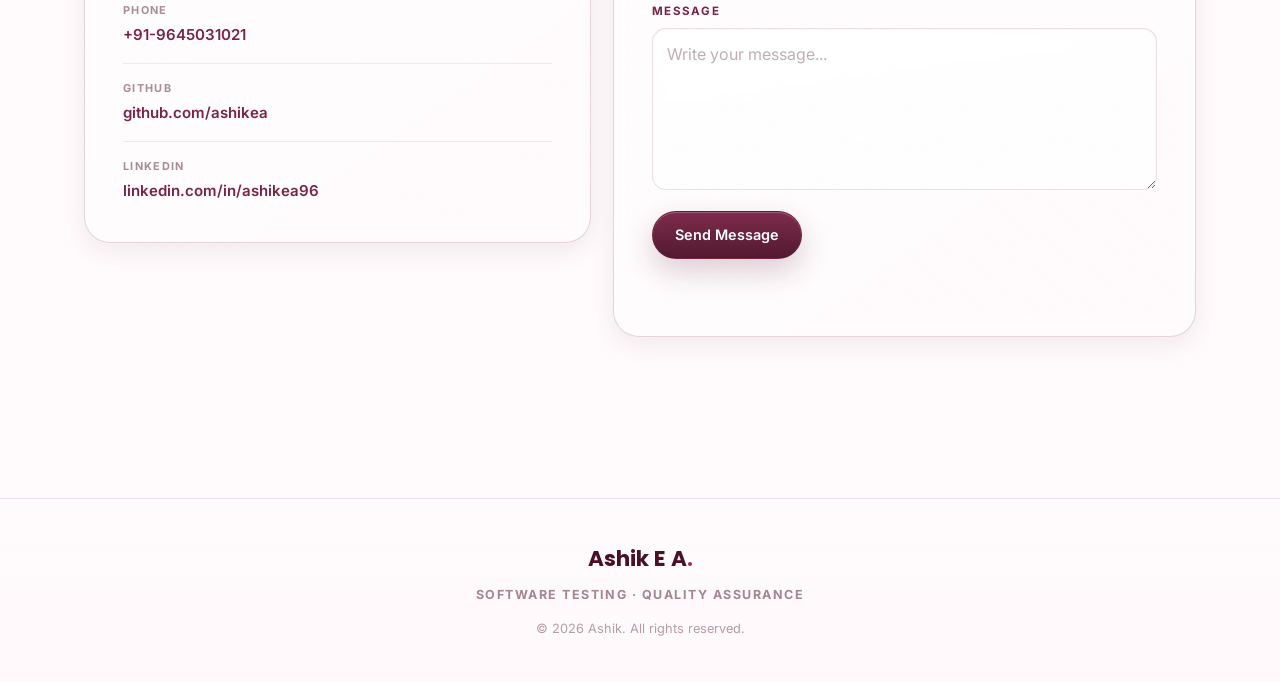
==== commit a8ce2d94: "Improve portfolio AI chatbot and add QA support" ====
--- a/index.html
+++ b/index.html
@@ -1071,7 +1071,7 @@
                 <div class="chatbot-avatar" aria-hidden="true">A</div>
                 <div class="chatbot-heading">
                     <strong>Ashik's Assistant</strong>
-                    <span><i></i> Groq AI · Portfolio assistant</span>
+                    <span><i></i> AI assistant · Portfolio & Software QA</span>
                 </div>
                 <button class="chatbot-close" id="chatbotClose" type="button" aria-label="Close chat">×</button>
             </header>
@@ -1087,20 +1087,21 @@
                 <button type="button" data-chat-question="Tell me about Ashik's education">Education</button>
                 <button type="button" data-chat-question="Show licenses and certifications">Certifications</button>
                 <button type="button" data-chat-question="How can I contact Ashik?">Contact</button>
+                <button type="button" data-chat-question="Explain the Software Testing Life Cycle (STLC) with a practical example.">QA Help</button>
             </div>
             <form class="chatbot-form" id="chatbotForm">
                 <label class="sr-only" for="chatbotInput">Type your question</label>
                 <input id="chatbotInput" name="message" type="text" maxlength="300"
-                    placeholder="Ask something..." autocomplete="off" required>
+                    placeholder="Ask about portfolio or Software QA..." autocomplete="off" required>
                 <button type="submit" aria-label="Send message">➤</button>
             </form>
-            <p class="chatbot-note">AI-powered portfolio assistant · Ask about Ashik</p>
+            <p class="chatbot-note">Ask about Ashik or any Software Testing / QA topic</p>
         </section>
     </div>
 
     <!-- Report preview data is loaded only when the Excel viewer is opened. -->
     <script src="script.js" defer></script>
-    <script src="chatbot.js?v=3" defer></script>
+    <script src="chatbot.js?v=4" defer></script>
     
 
 </body>
--- a/style.css
+++ b/style.css
@@ -6475,6 +6475,12 @@
 .chatbot-bubble { max-width:88%; padding:10px 13px; border-radius:14px 14px 14px 4px; background:var(--soft,#F5F1F3); color:var(--ink,#2B1420); font-size:.84rem; line-height:1.55; overflow-wrap:anywhere; }
 .chatbot-message.user .chatbot-bubble { color:#fff; background:#6D1F3A; border-radius:14px 14px 4px 14px; }
 .chatbot-bubble a { color:inherit; font-weight:700; text-decoration:underline; }
+.chatbot-bubble p { margin:0 0 8px; }
+.chatbot-bubble p:last-child { margin-bottom:0; }
+.chatbot-bubble h3,.chatbot-bubble h4 { margin:3px 0 7px; font-size:.92rem; line-height:1.35; }
+.chatbot-bubble strong { font-weight:750; }
+.chatbot-bubble em { font-style:italic; }
+.chatbot-bubble ol.chatbot-answer-list { padding-left:20px; }
 .chatbot-quick-actions { display:flex; flex-wrap:wrap; gap:7px; padding: 10px 13px 12px; }
 .chatbot-quick-actions button { border:1px solid rgba(109,31,58,.25); border-radius:999px; padding:7px 11px; color:var(--burgundy,#6D1F3A); background:transparent; font:600 .72rem inherit; cursor:pointer; }
 .chatbot-quick-actions button:hover { background:rgba(109,31,58,.08); }
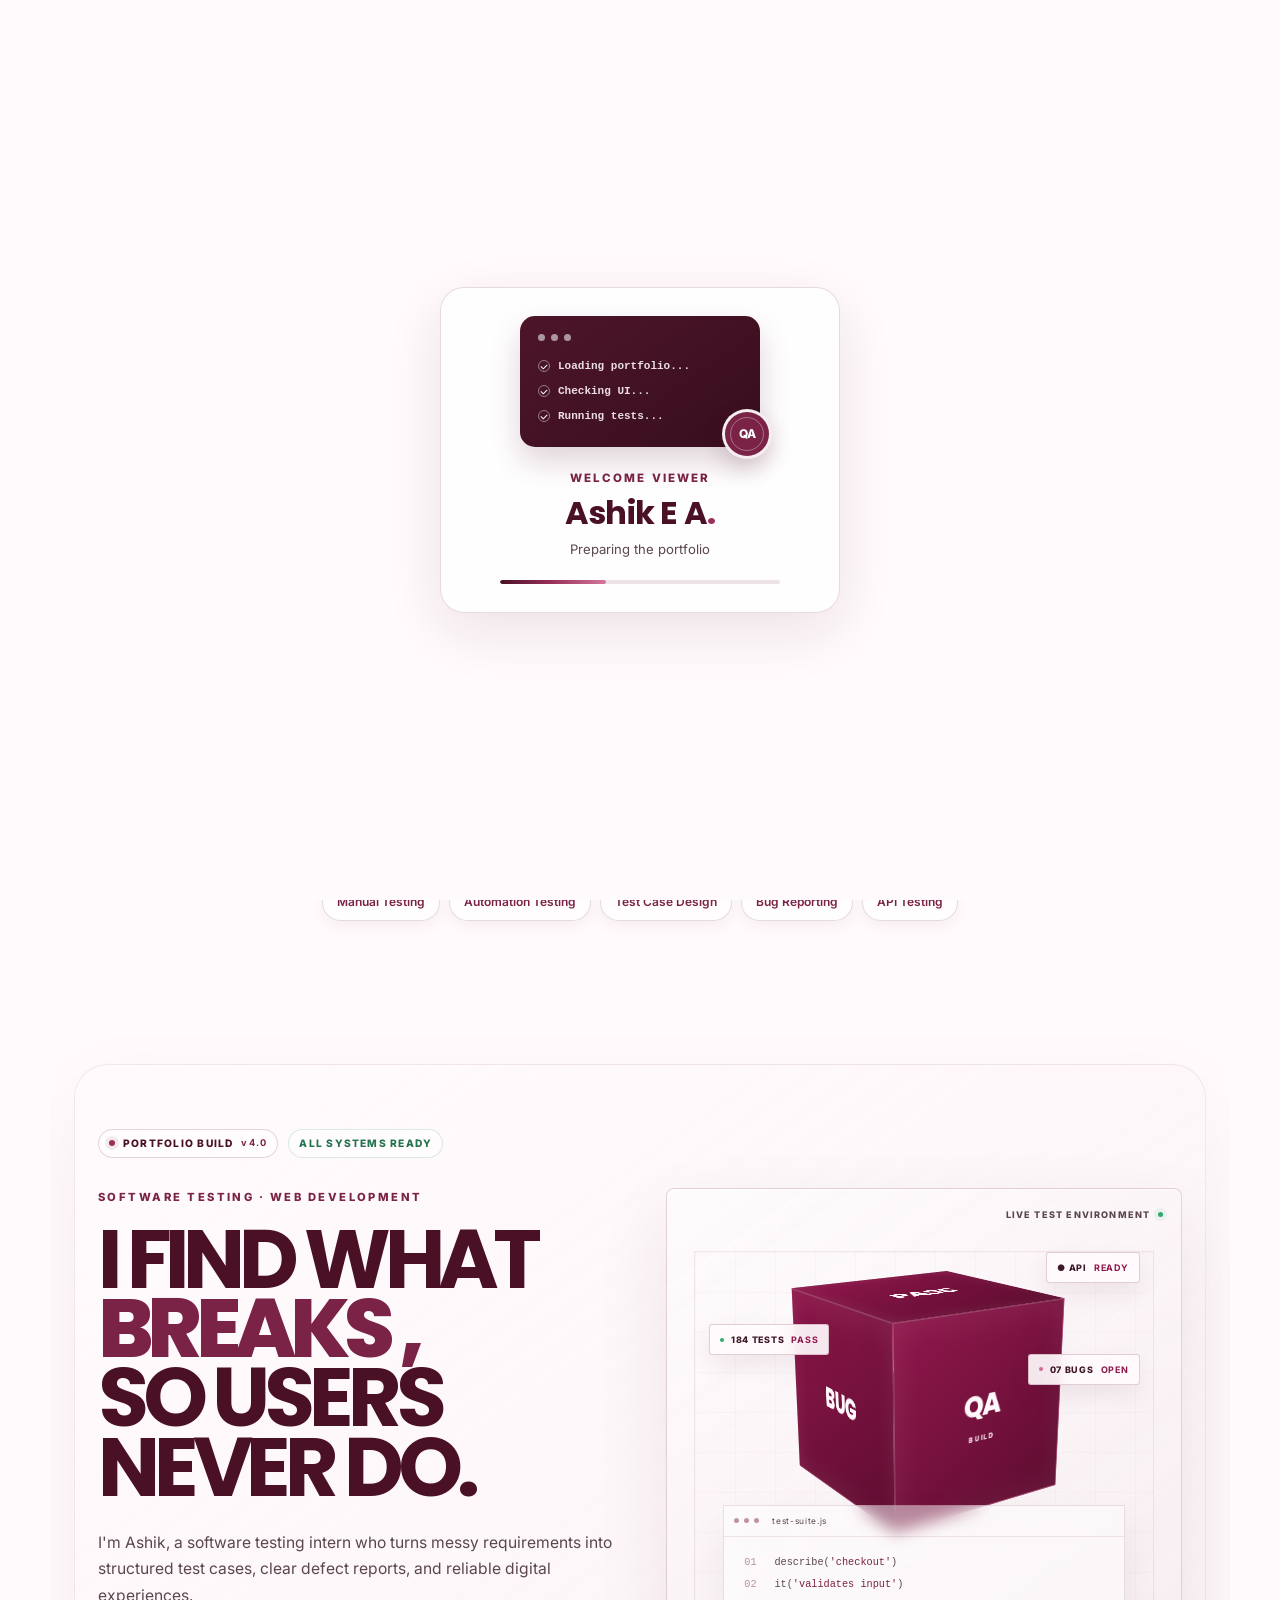
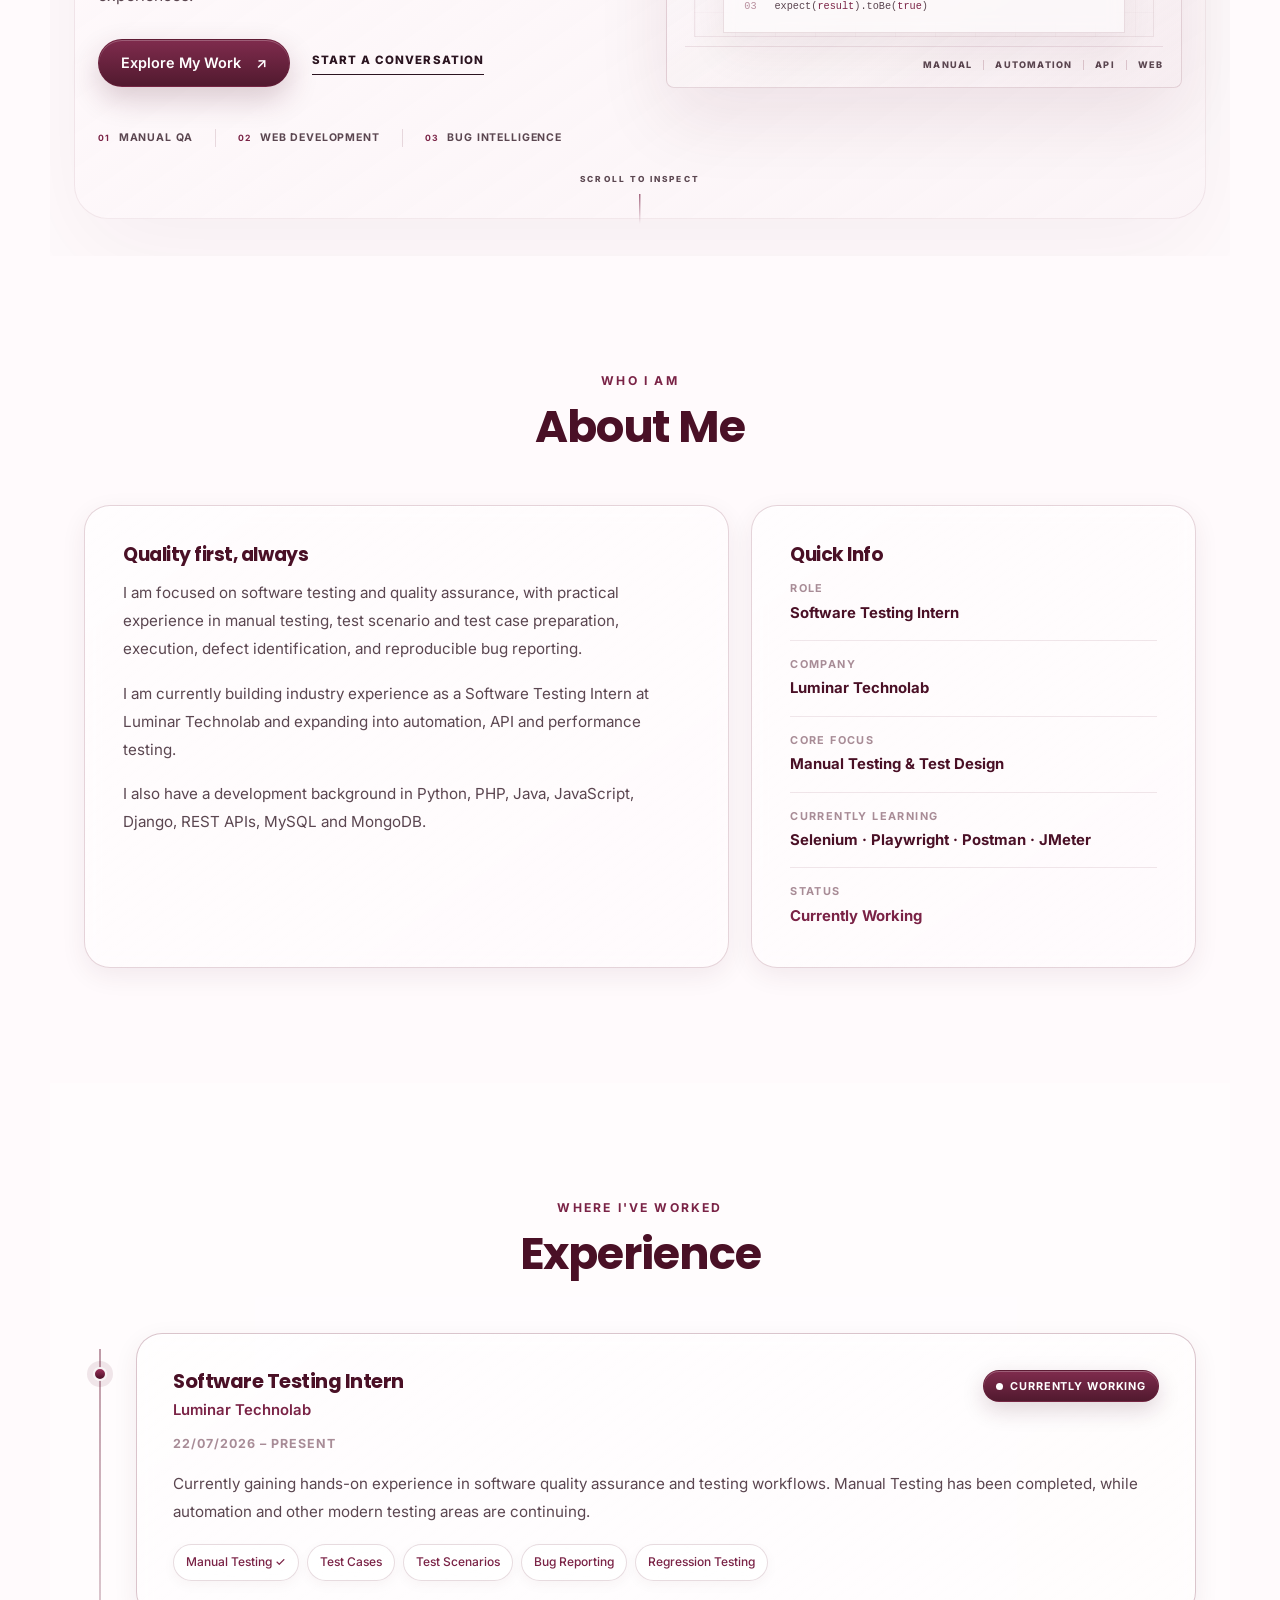
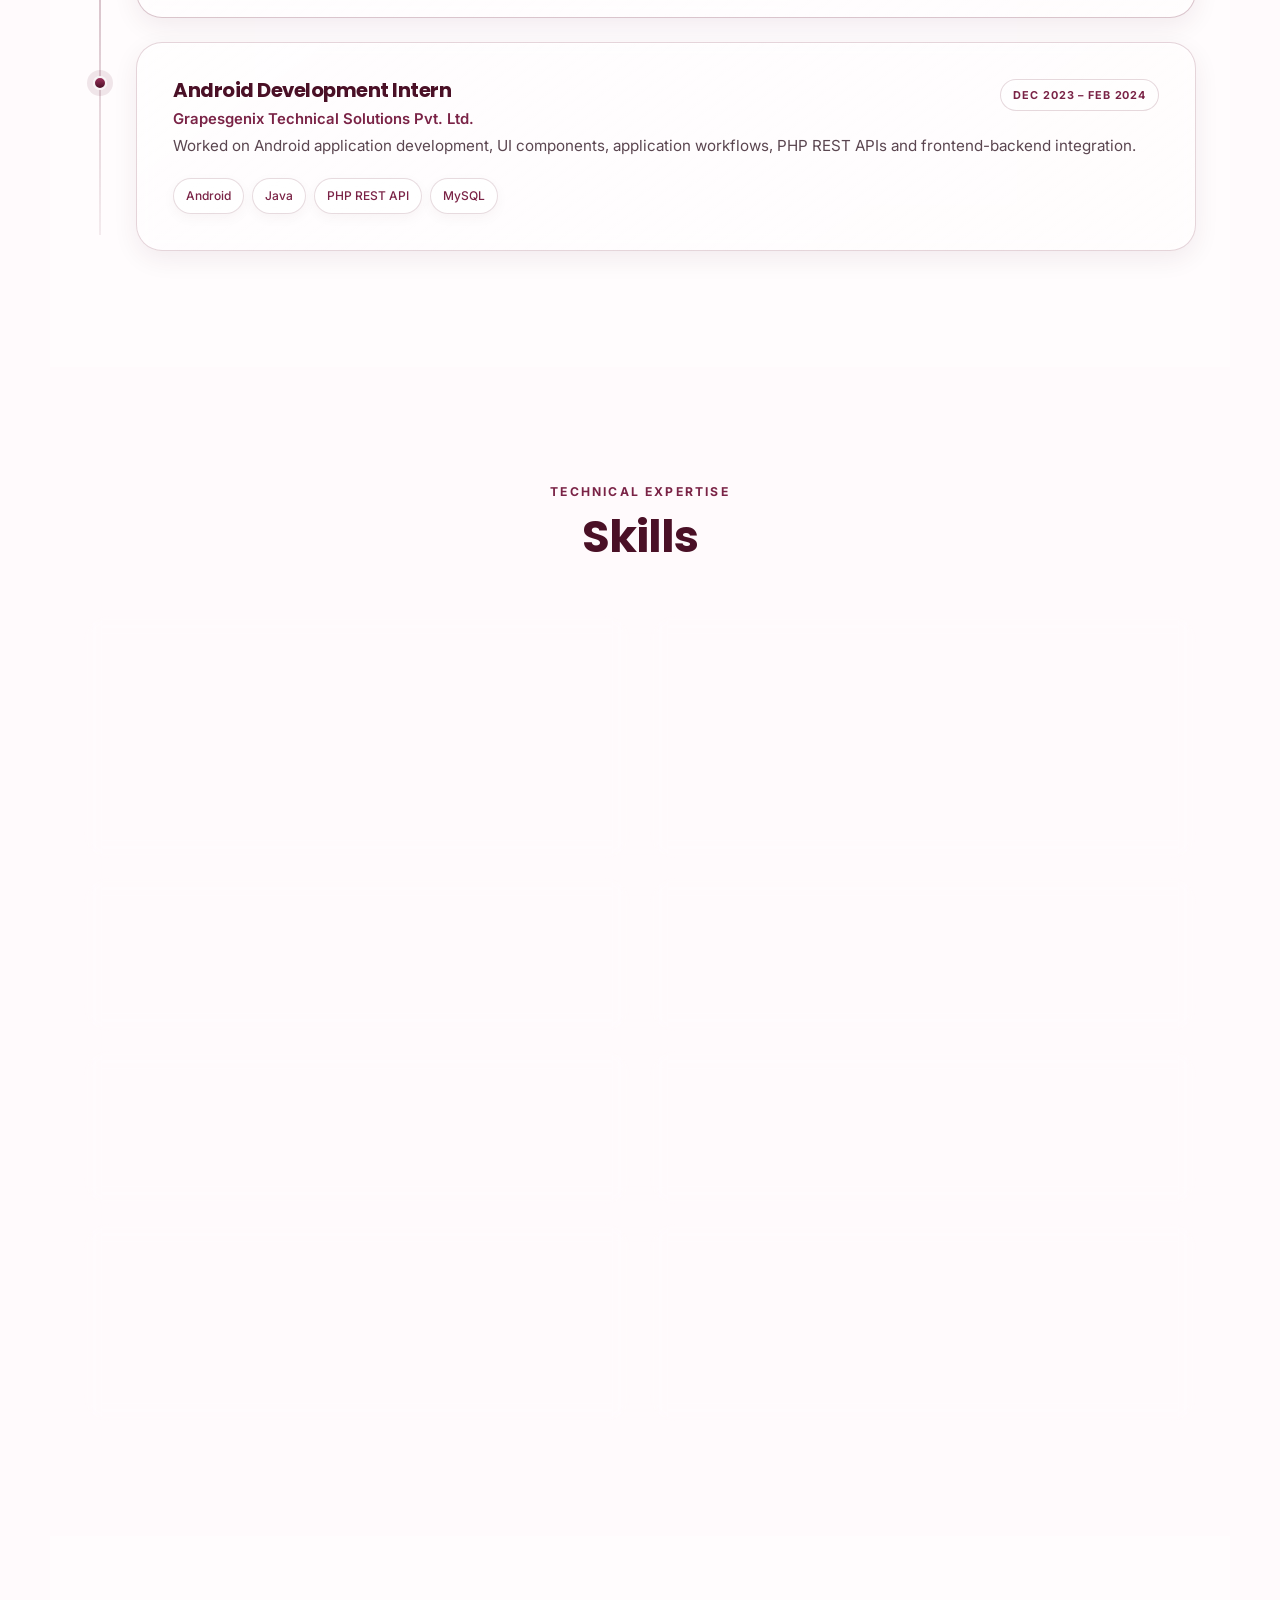
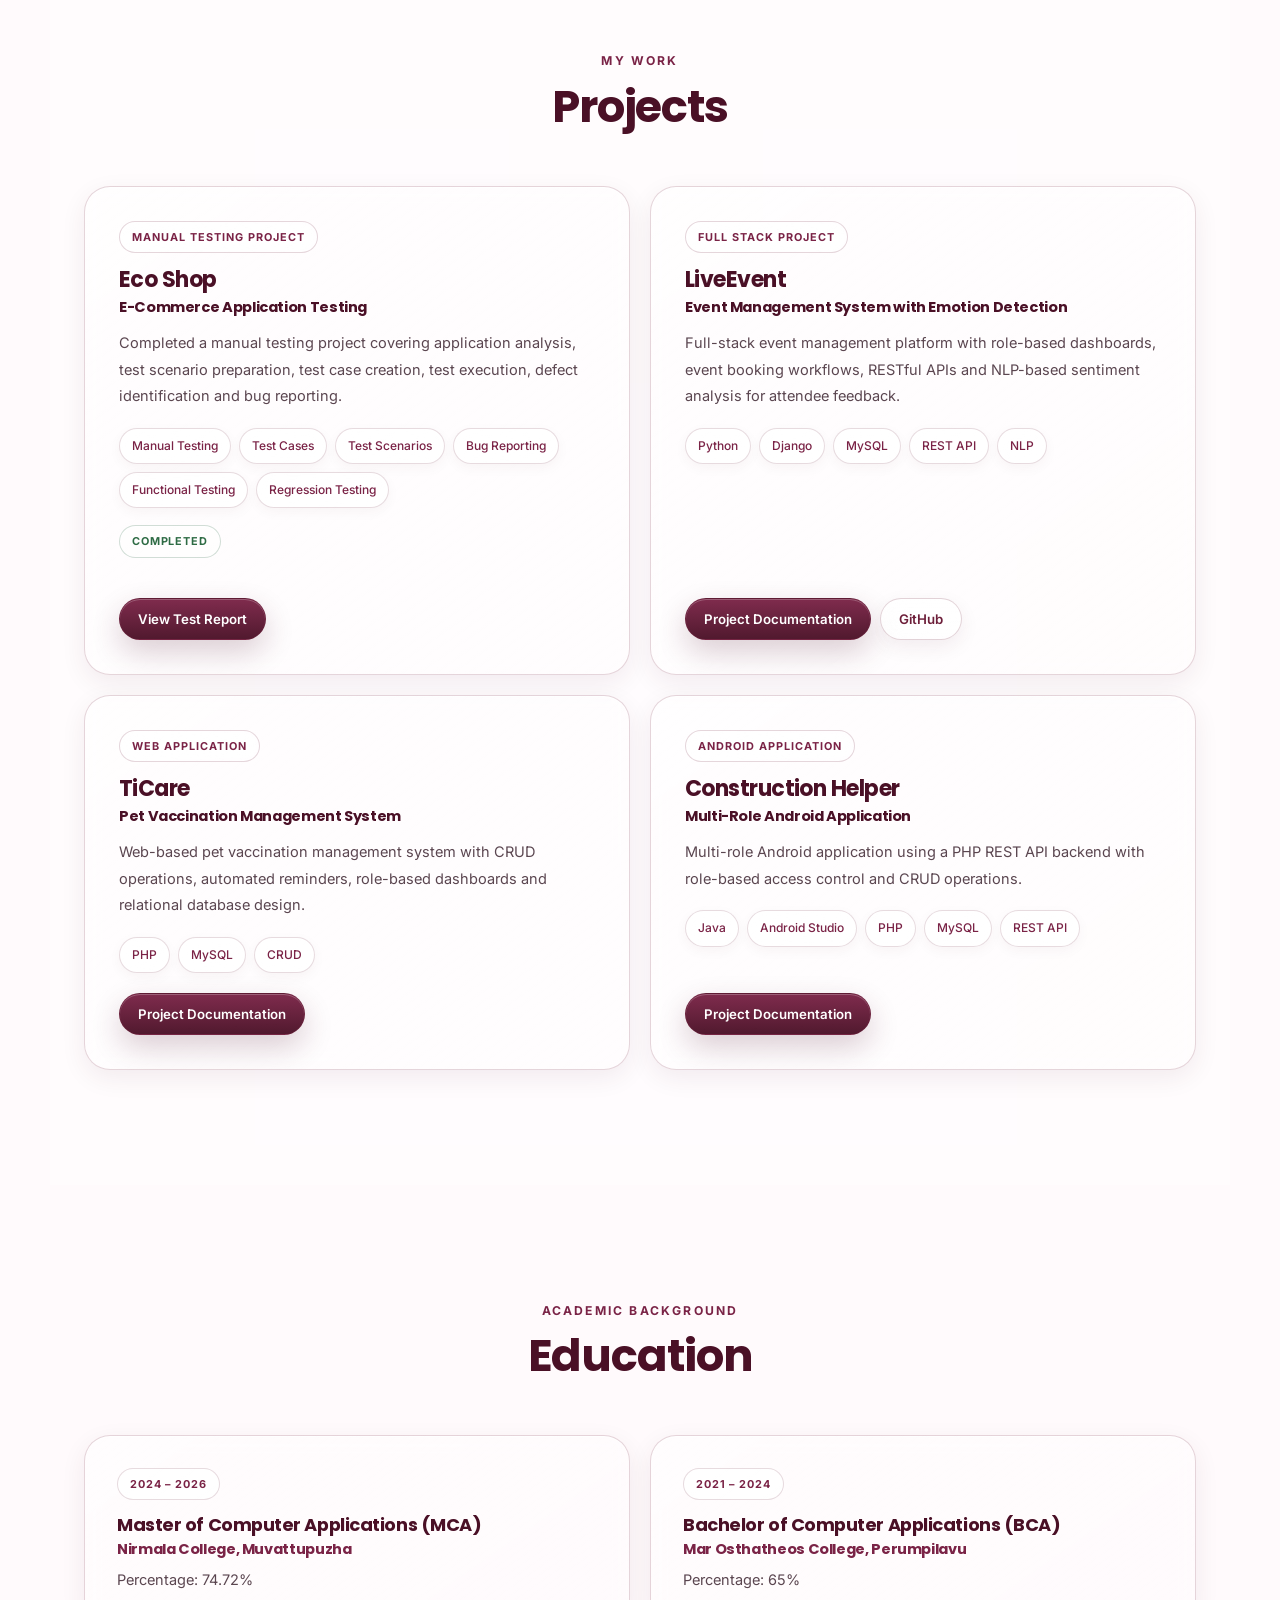
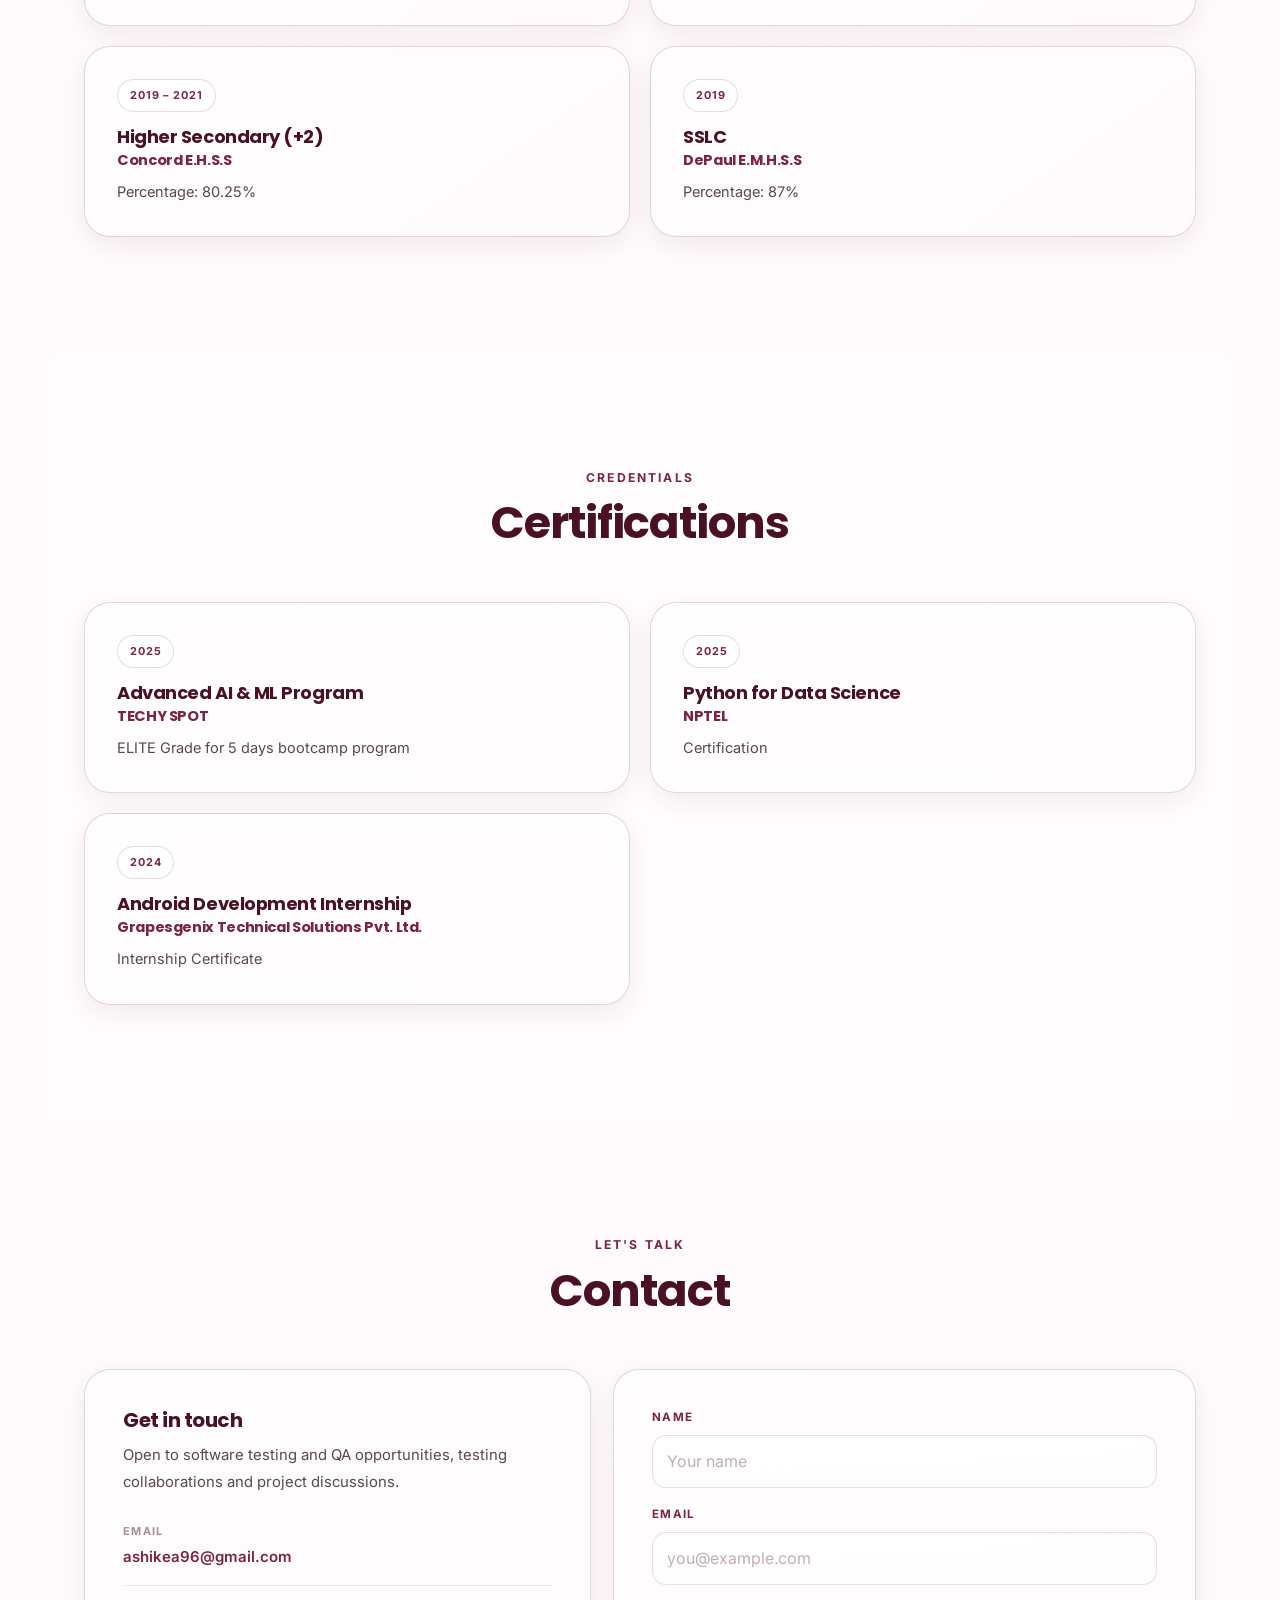
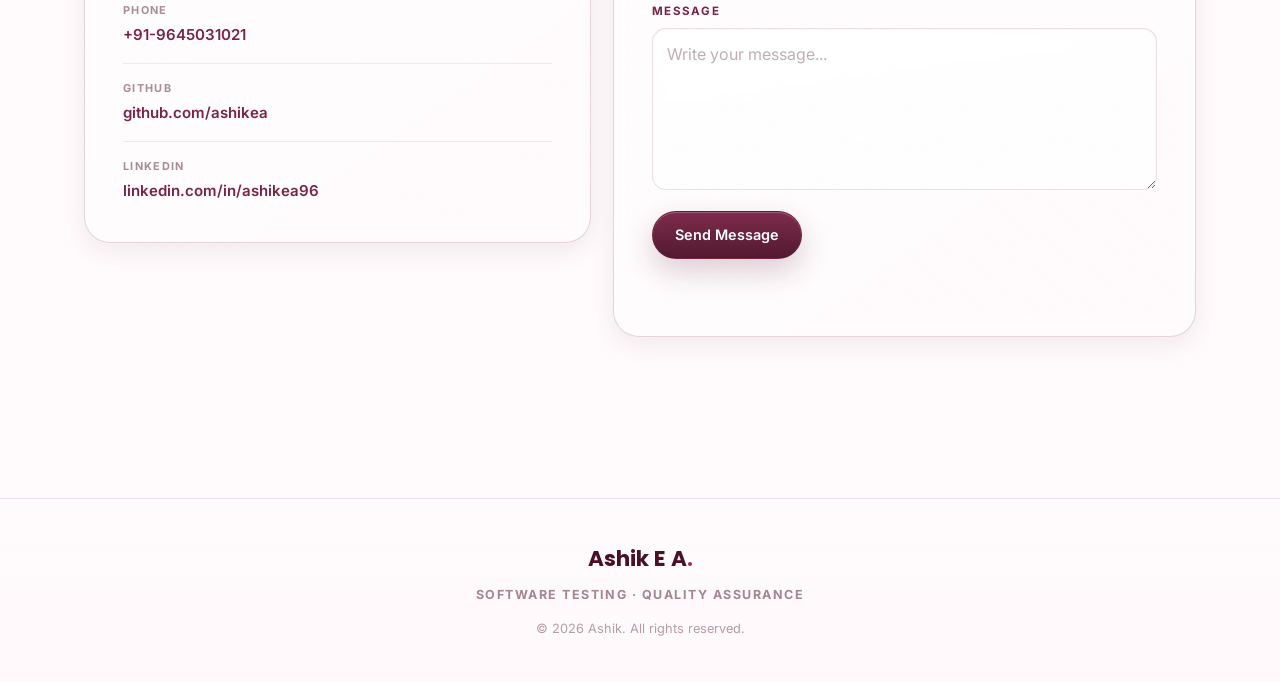
==== commit 23dee678: "version update" ====
--- a/index.html
+++ b/index.html
@@ -282,7 +282,7 @@
 
                 <div class="qa-showcase-copy reveal">
                     <div class="qa-status-row" aria-label="Portfolio status">
-                        <span class="qa-status-pill"><i></i> PORTFOLIO BUILD <b>v2.0</b></span>
+                        <span class="qa-status-pill"><i></i> PORTFOLIO BUILD <b>v4.0</b></span>
                         <span class="qa-status-ready">ALL SYSTEMS READY</span>
                     </div>
 
--- a/style.css
+++ b/style.css
@@ -6481,8 +6481,11 @@
 .chatbot-bubble strong { font-weight:750; }
 .chatbot-bubble em { font-style:italic; }
 .chatbot-bubble ol.chatbot-answer-list { padding-left:20px; }
-.chatbot-quick-actions { display:flex; flex-wrap:wrap; gap:7px; padding: 10px 13px 12px; }
-.chatbot-quick-actions button { border:1px solid rgba(109,31,58,.25); border-radius:999px; padding:7px 11px; color:var(--burgundy,#6D1F3A); background:transparent; font:600 .72rem inherit; cursor:pointer; }
+/* Compact chatbot quick-action buttons */
+.chatbot-quick-actions {display: flex;flex-wrap: wrap;gap: 8px;padding: 10px 16px;}
+.chatbot-quick-actions button,.quick-action-btn {padding: 8px 14px;font-size: 14px;line-height: 1.2;min-height: 36px;border-radius: 22px;}
+/* Reduce quick-action section spacing */
+.chatbot-quick-actions { margin: 0; max-height: 50px; overflow-y: auto;align-content: flex-start;}
 .chatbot-quick-actions button:hover { background:rgba(109,31,58,.08); }
 .chatbot-form { display:flex; gap:8px; padding:12px; border-top:1px solid rgba(109,31,58,.12); }
 .chatbot-form input { flex:1; min-width:0; border:1px solid rgba(109,31,58,.2); border-radius:999px; padding:11px 14px; outline:none; color:var(--ink,#2B1420); background:var(--white,#fff); font:inherit; font-size:.84rem; }
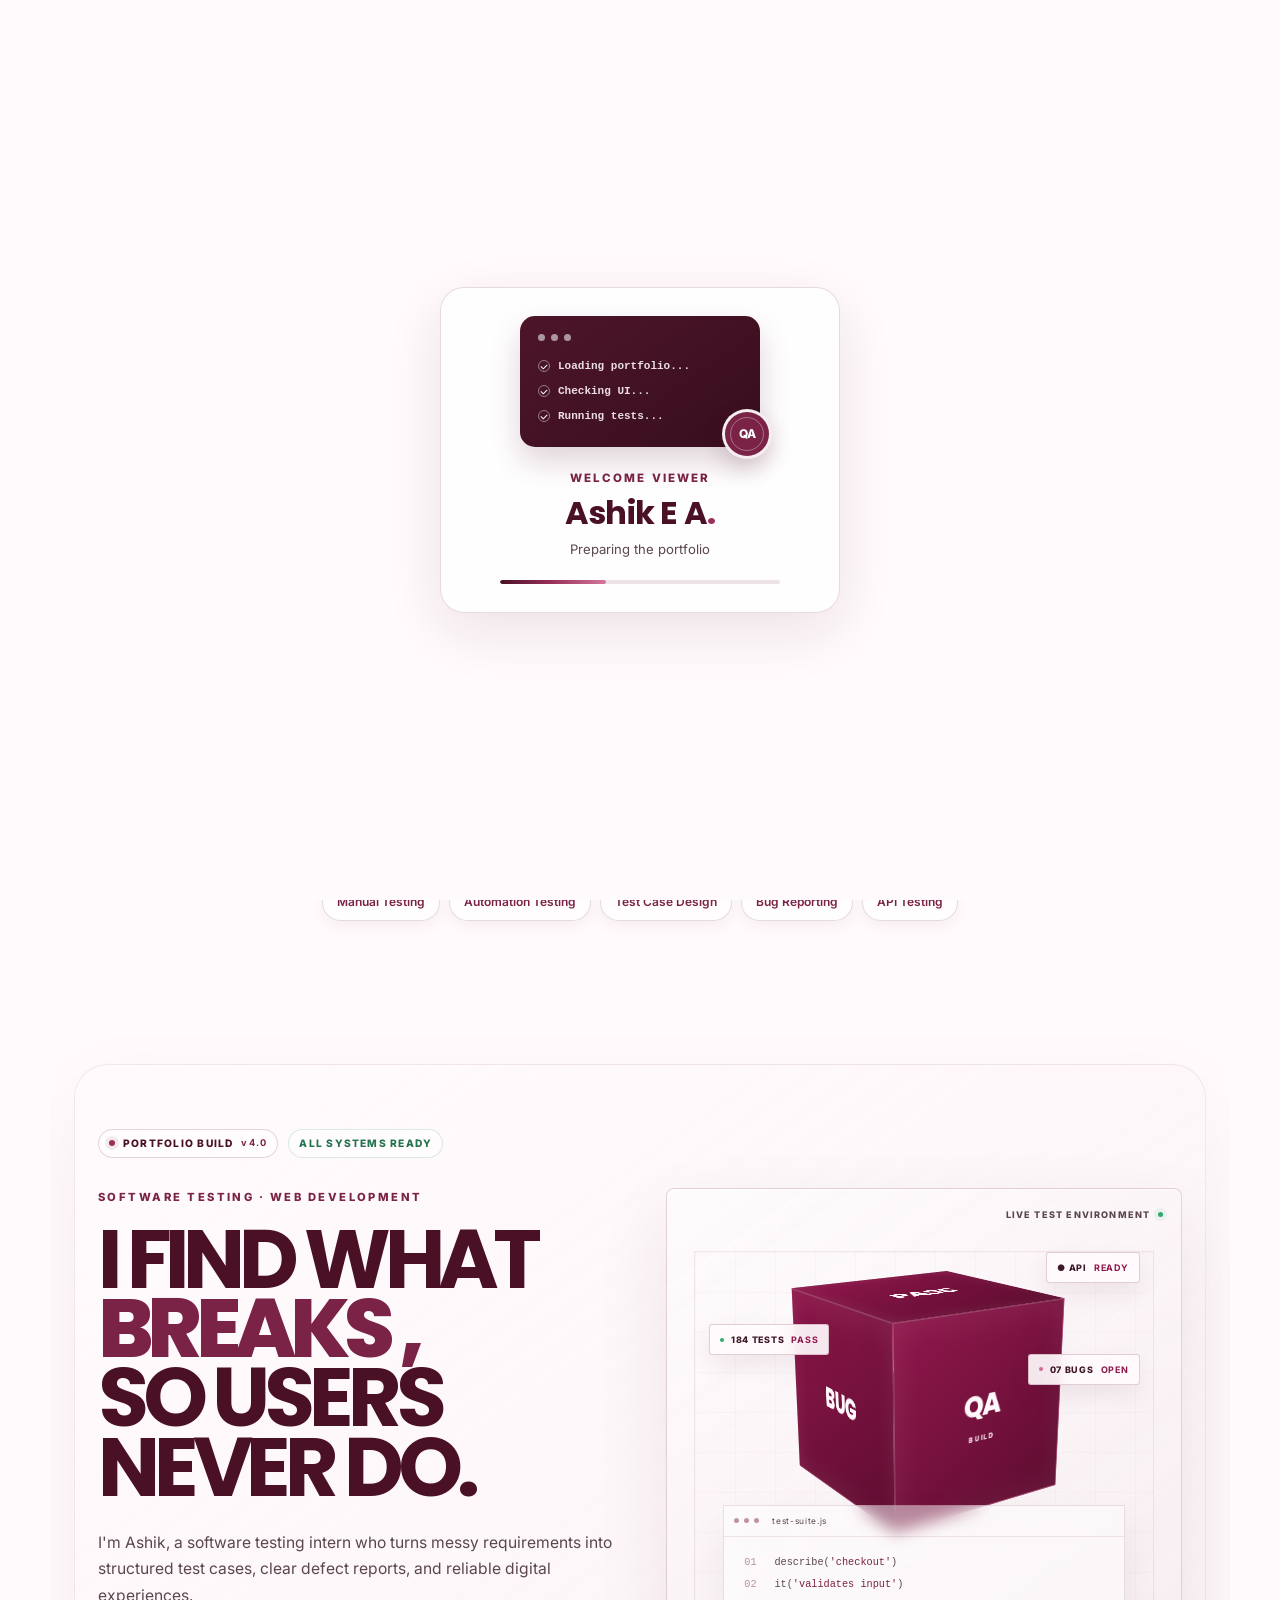
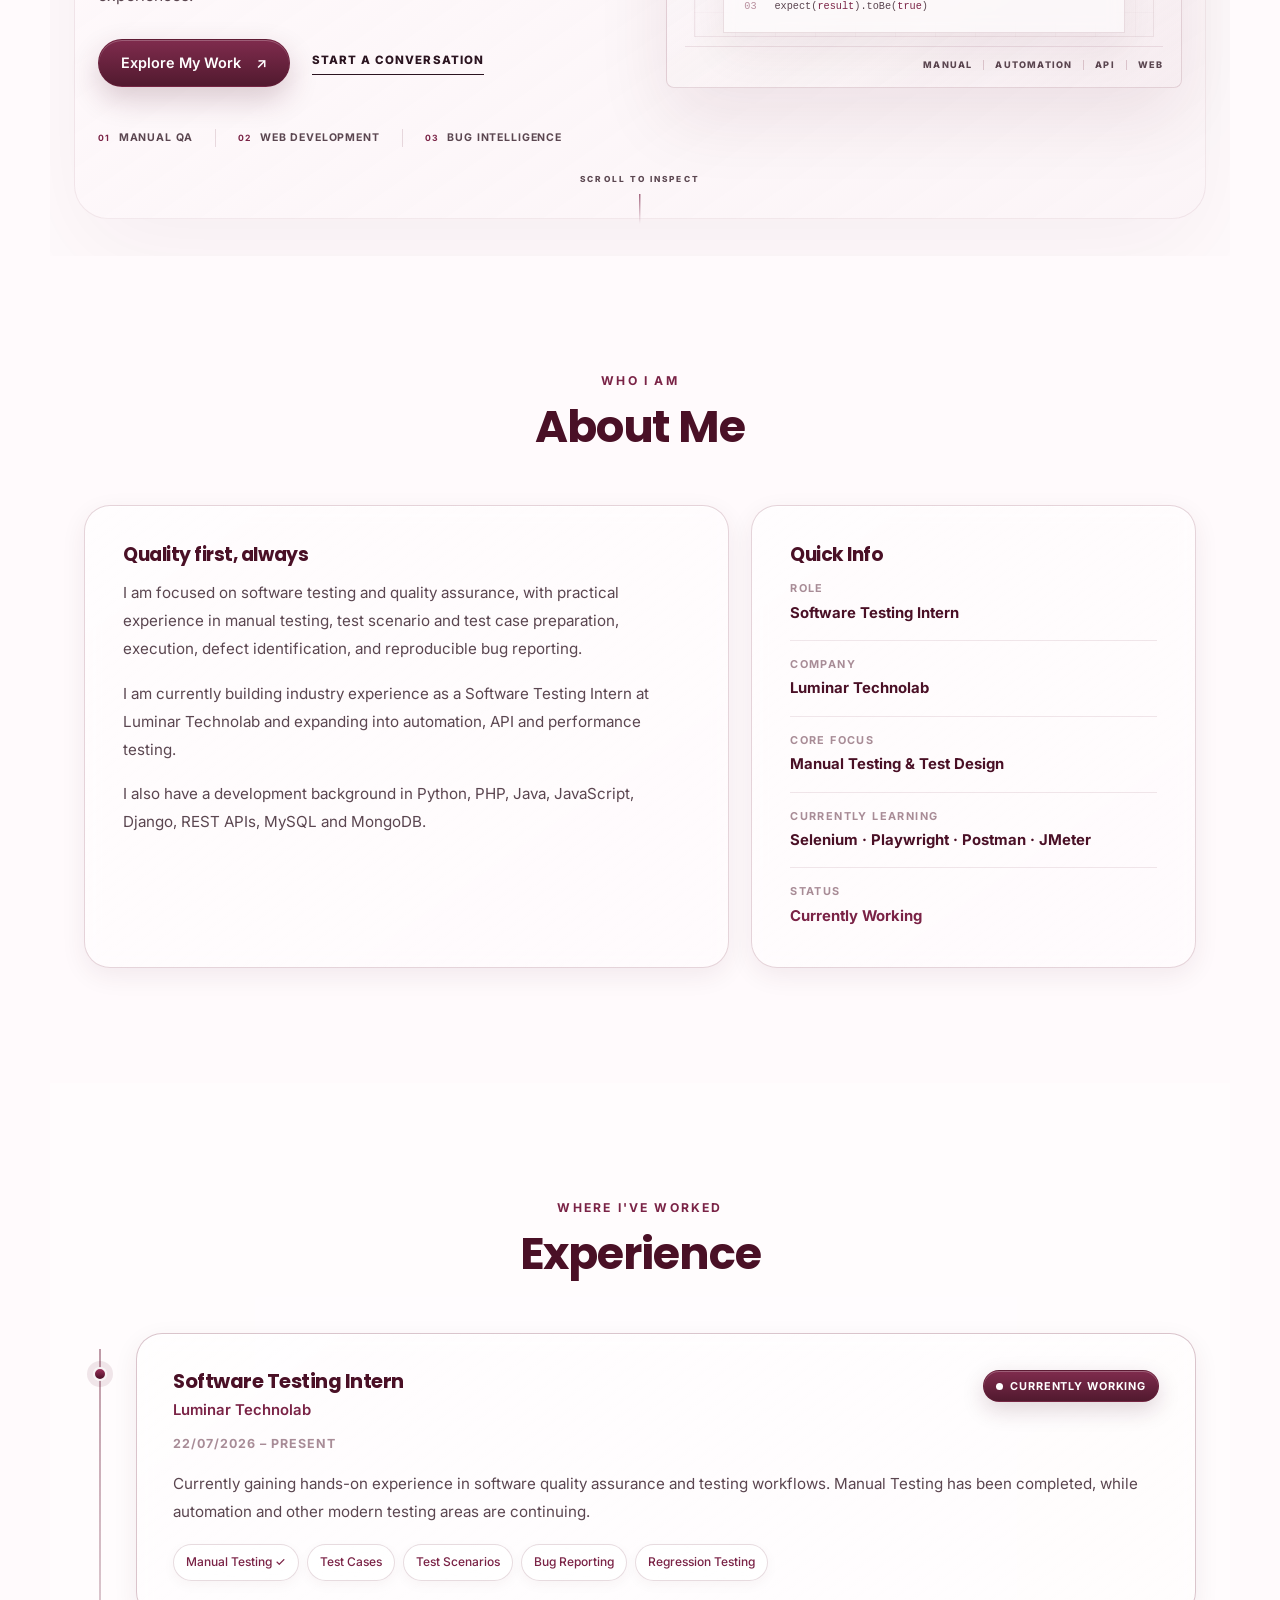
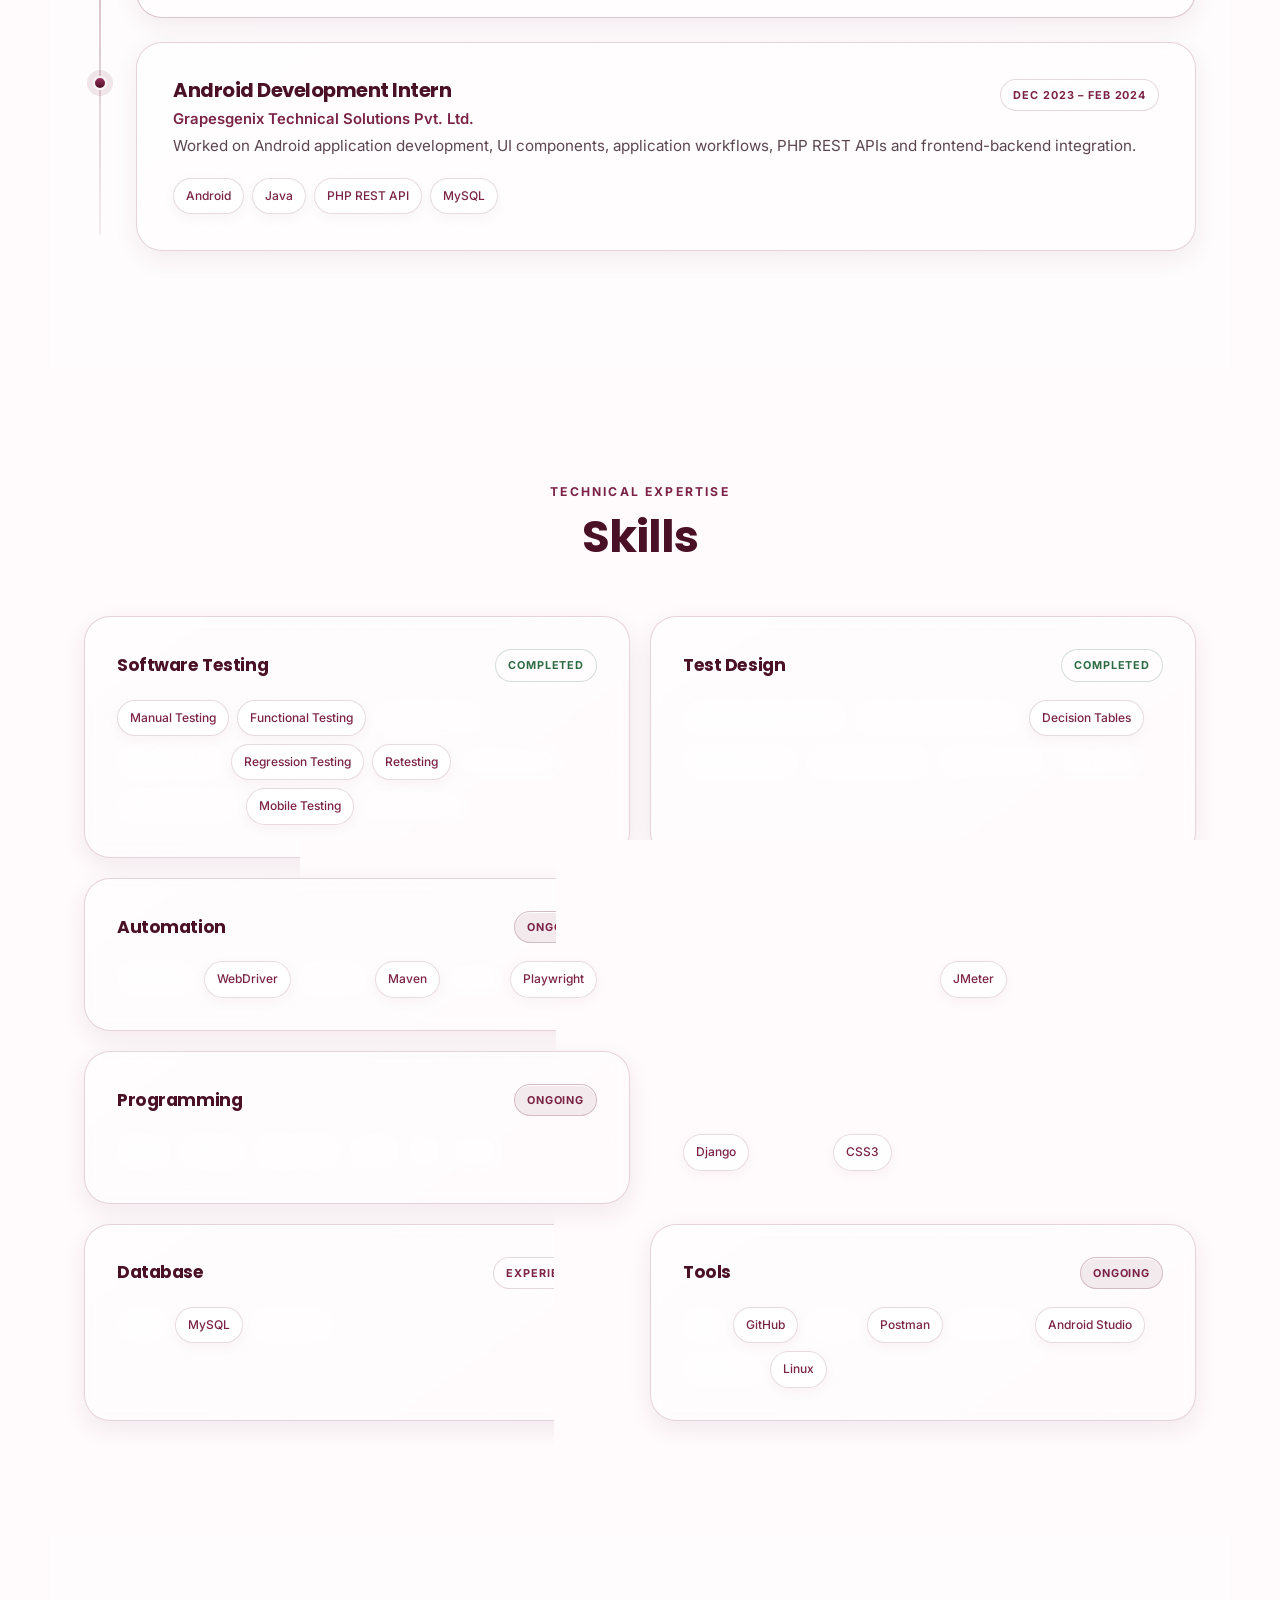
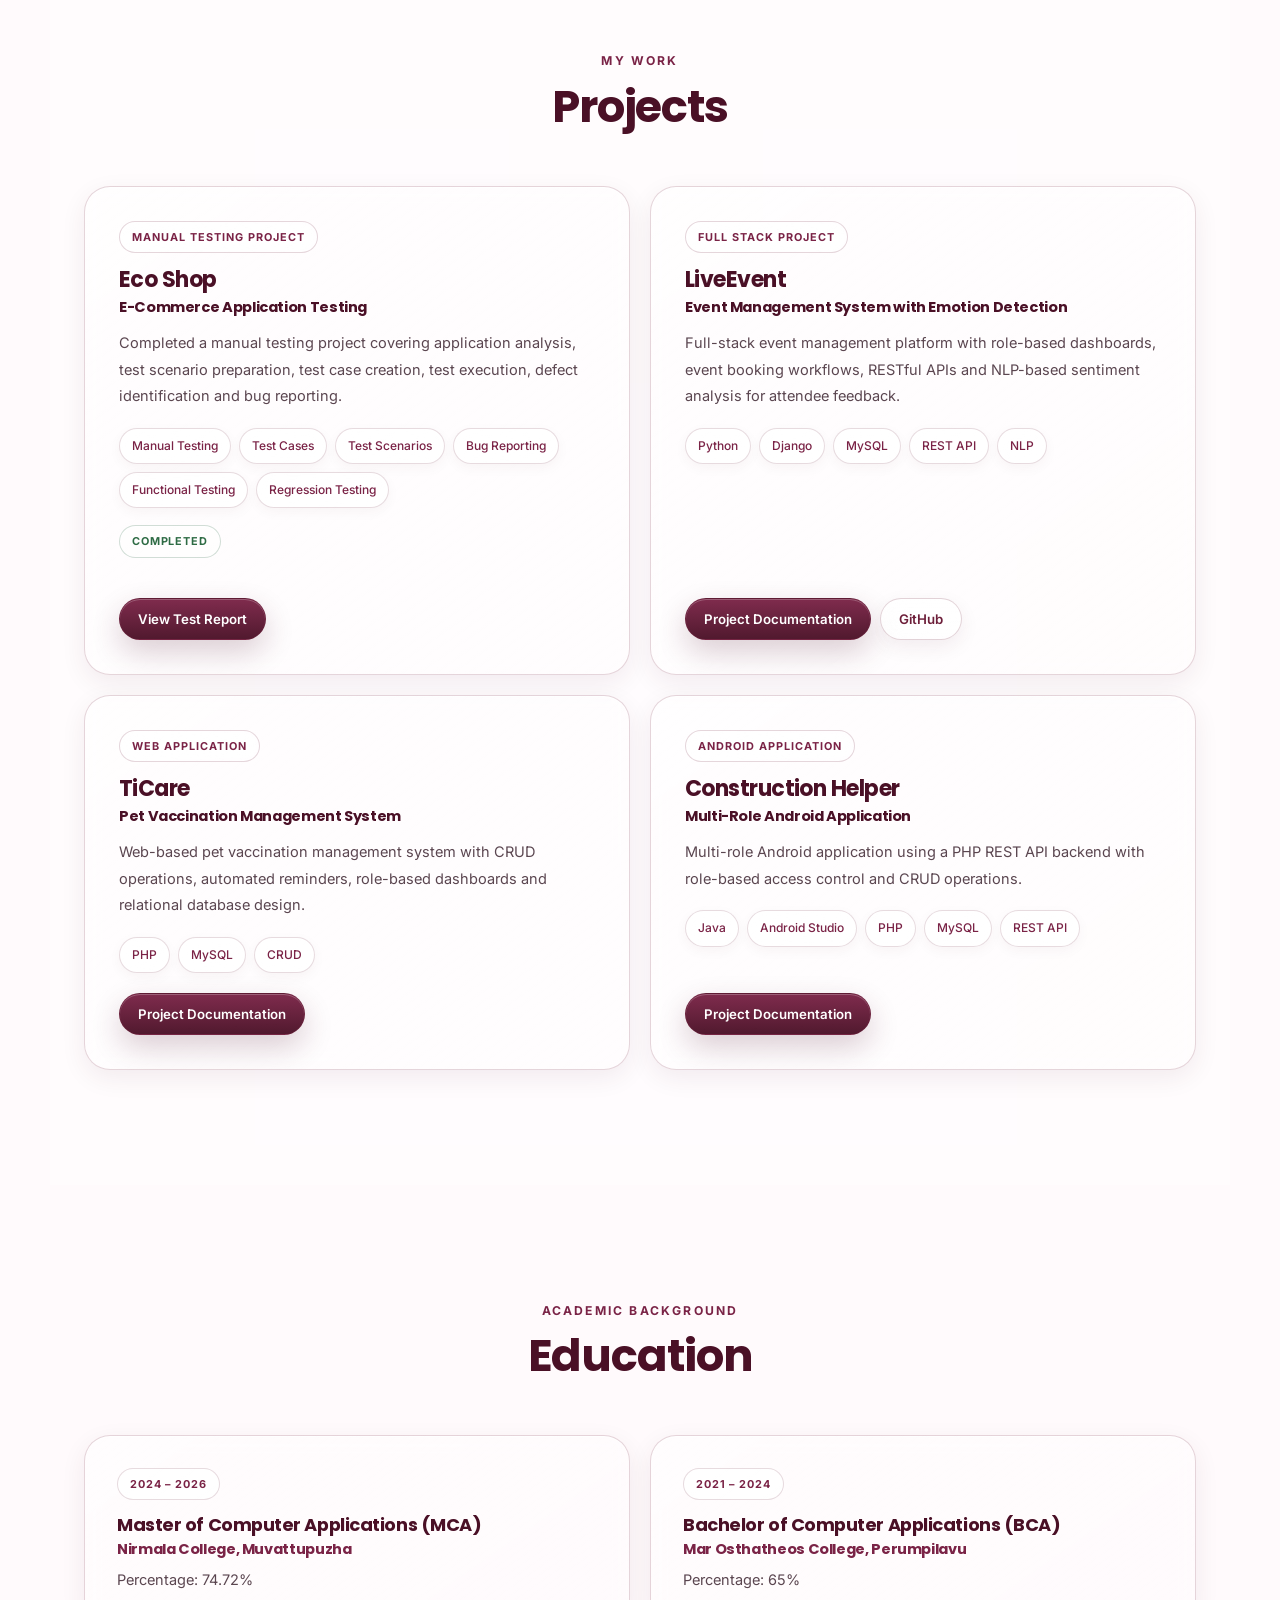
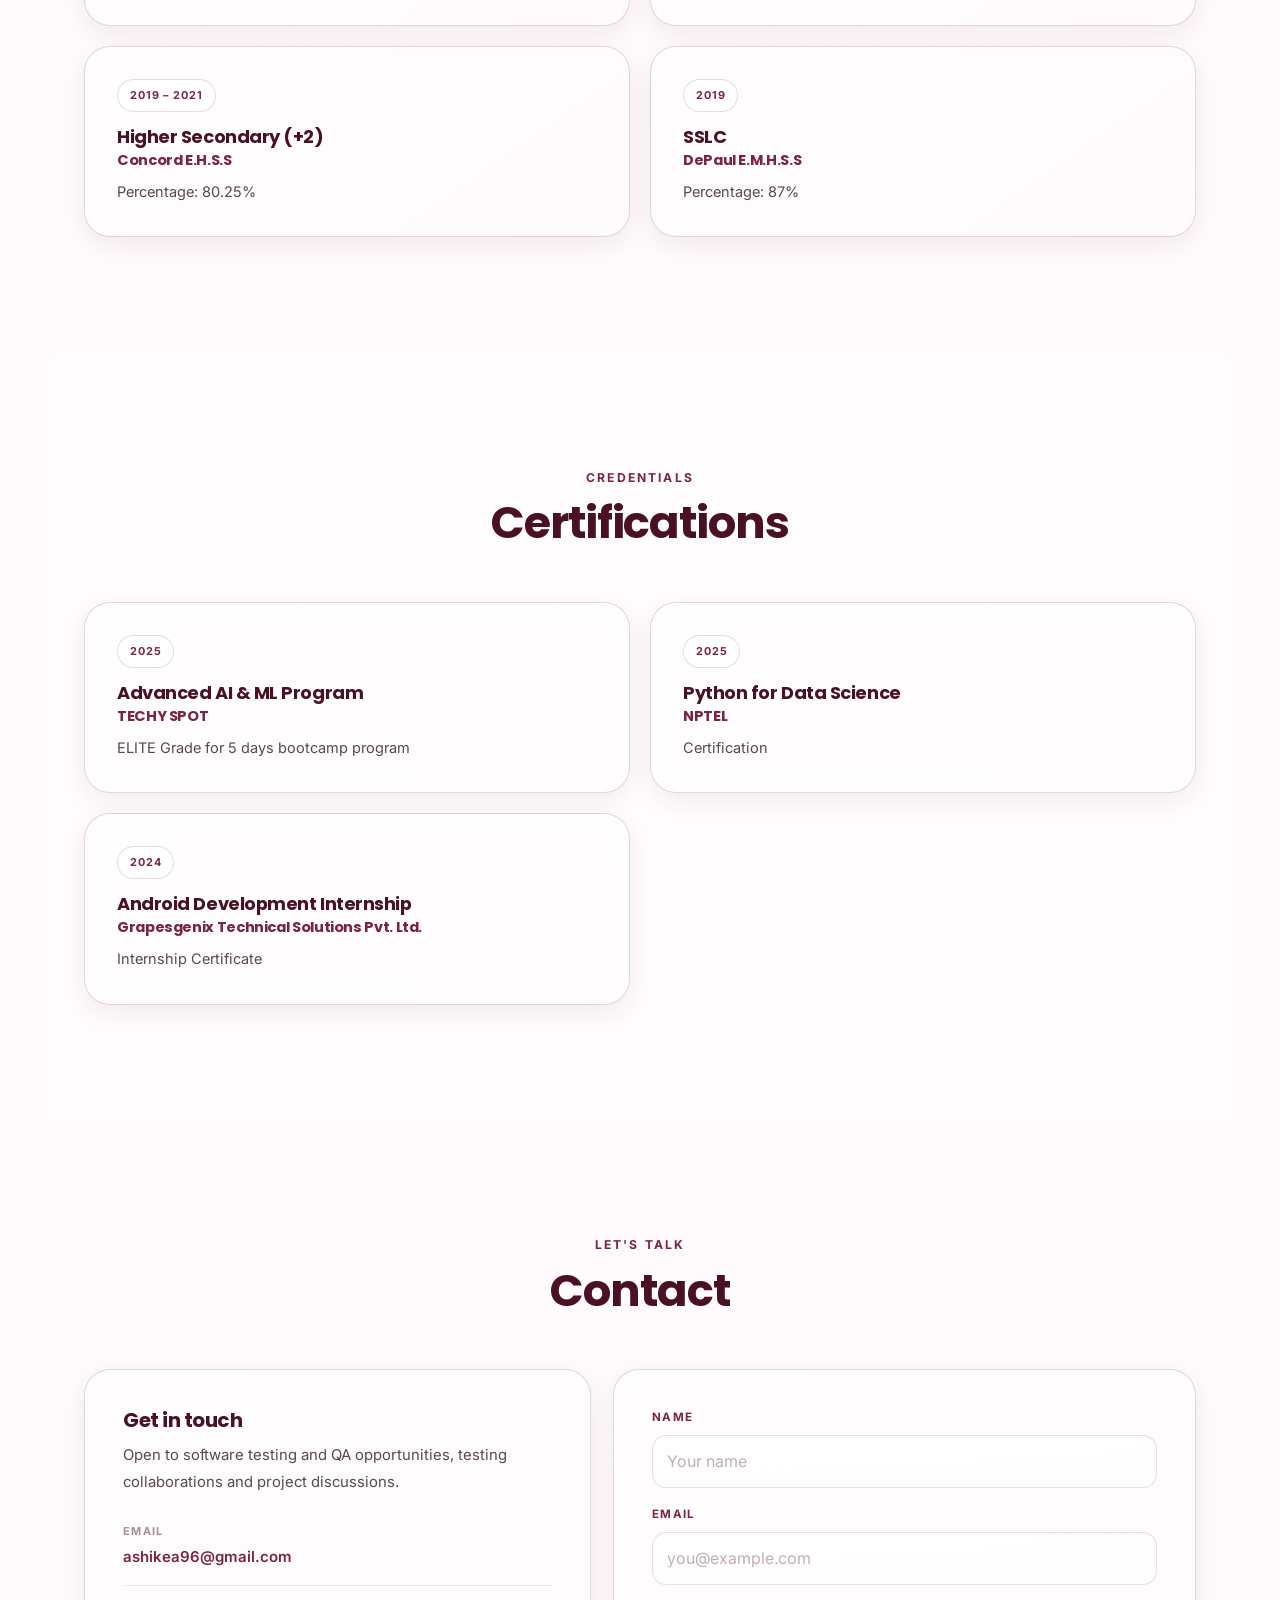
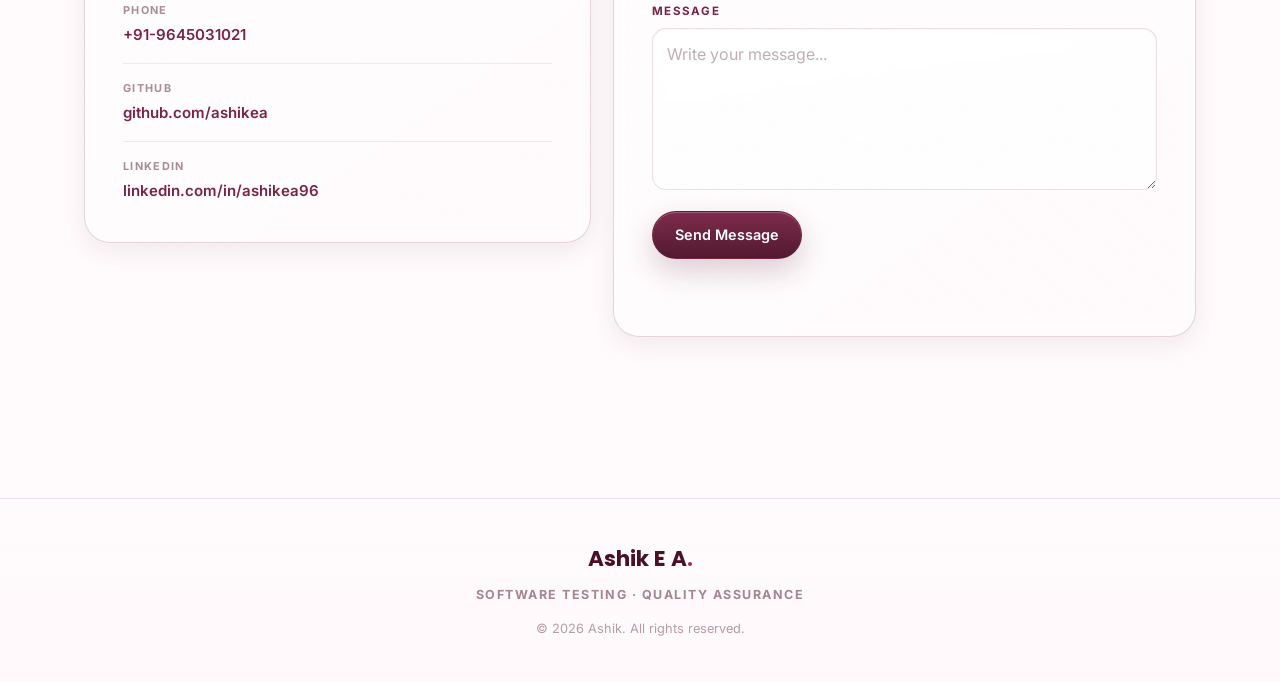
==== commit dc39f61c: "Update chatbot and portfolio animations" ====
--- a/index.html
+++ b/index.html
@@ -124,17 +124,19 @@
 
             <a href="#home" class="nav-brand">Ashik E A<span>.</span></a>
 
-            <button
-                type="button"
-                class="theme-toggle"
-                id="themeToggle"
-                aria-label="Switch to night mode"
-                aria-pressed="false"
-                title="Switch to night mode">
-                <span class="theme-icon theme-sun" aria-hidden="true">☀</span>
-                <span class="theme-icon theme-moon" aria-hidden="true">☾</span>
-                <span class="theme-label">Night</span>
-            </button>
+            <div class="theme-slider" id="themeSlider" role="group" aria-label="Appearance">
+                <span class="theme-slider-icon" aria-hidden="true">☀</span>
+                <input
+                    type="range"
+                    id="themeRange"
+                    min="0"
+                    max="1"
+                    step="1"
+                    value="0"
+                    aria-label="Appearance: light to dark"
+                    aria-valuetext="Light mode">
+                <span class="theme-slider-icon" aria-hidden="true">☾</span>
+            </div>
 
             <button
                 type="button"
--- a/style.css
+++ b/style.css
@@ -338,51 +338,71 @@
 }
 
 
-/* Floating droplets */
+/* Floating droplets - optimized */
 
 .particles {
     position: absolute;
     inset: 0;
+    overflow: hidden;
+    pointer-events: none;
+    contain: paint;
 }
 
 .particle {
     position: absolute;
     bottom: -12vh;
-    width: 7px;
-    height: 7px;
+    width: 6px;
+    height: 6px;
     border-radius: 50%;
-    background:
-        radial-gradient(
-            circle at 30% 28%,
-            rgba(255,255,255,.98),
-            rgba(255,255,255,.30) 42%,
-            rgba(122,35,70,.08) 100%
-        );
-    border: 1px solid rgba(255,255,255,.65);
+
+    background: radial-gradient(
+        circle at 30% 28%,
+        rgba(255,255,255,.98),
+        rgba(255,255,255,.30) 42%,
+        rgba(122,35,70,.08) 100%
+    );
+
+    border: 1px solid rgba(255,255,255,.55);
+
     box-shadow:
-        0 5px 16px rgba(74,16,38,.06),
-        inset 1px 1px 2px rgba(255,255,255,.95);
+        0 3px 9px rgba(74,16,38,.045),
+        inset 1px 1px 2px rgba(255,255,255,.85);
+
     opacity: 0;
-    animation: floatDroplet linear infinite;
+
+    animation: floatDroplet var(--p-duration, 18s) linear infinite;
+
     will-change: transform, opacity;
+    backface-visibility: hidden;
 }
 
 @keyframes floatDroplet {
     0% {
         opacity: 0;
-        transform: translate3d(0,0,0) scale(.7);
-    }
-    12% {
-        opacity: var(--p-opacity, .16);
-    }
-    84% {
-        opacity: var(--p-opacity, .16);
-    }
+        transform: translate3d(0,0,0) scale(.72);
+    }
+
+    10% {
+        opacity: var(--p-opacity, .14);
+    }
+
+    88% {
+        opacity: var(--p-opacity, .14);
+    }
+
     100% {
         opacity: 0;
-        transform:
-            translate3d(var(--p-drift, 3vw), -118vh, 0)
-            scale(1.08);
+        transform: translate3d(
+            var(--p-drift, 3vw),
+            -118vh,
+            0
+        ) scale(1.06);
+    }
+}
+
+@media (max-width: 900px) {
+    .particle {
+        box-shadow: inset 1px 1px 2px rgba(255,255,255,.8);
     }
 }
 
@@ -2483,64 +2503,105 @@
 }
 
 /* =========================================================
-   DAY / NIGHT TOGGLE
+   LIGHT / DARK MODE SLIDER
 ========================================================= */
 
-.theme-toggle {
+.theme-slider {
     position: relative;
     display: inline-flex;
     align-items: center;
-    justify-content: center;
-    gap: 7px;
-    width: 88px;
-    height: 40px;
-    flex: 0 0 88px;
-    margin-left: 12px;
-    padding: 0 10px;
+    justify-content: space-between;
+    gap: 5px;
+    flex: 0 0 94px;
+    width: 94px;
+    height: 38px;
+    margin-left: auto;
+    padding: 0 8px;
     border: 1px solid rgba(109,31,58,.20);
     border-radius: 999px;
-    color: var(--burgundy-dark);
-    background: rgba(255,255,255,.66);
-    box-shadow: 0 8px 22px rgba(74,16,38,.08), inset 0 1px 0 rgba(255,255,255,.86);
-    backdrop-filter: blur(16px);
-    -webkit-backdrop-filter: blur(16px);
-    cursor: pointer;
-    font-size: .72rem;
-    font-weight: 800;
-    letter-spacing: .04em;
-    transition: transform 280ms var(--ease), background 420ms var(--ease), color 420ms var(--ease), border-color 420ms var(--ease), box-shadow 420ms var(--ease);
-    z-index: 4;
-}
-
-.theme-toggle:hover { transform: translateY(-2px);  }
-.theme-toggle:active { transform: scale(.96); }
-
-.theme-icon {
-    position: static;
-    display: inline-grid;
-    place-items: center;
-    width: 18px;
-    height: 18px;
-    font-size: 17px;
+    background: rgba(255,255,255,.68);
+    box-shadow: 0 7px 20px rgba(74,16,38,.08), inset 0 1px 0 rgba(255,255,255,.85);
+    backdrop-filter: blur(14px);
+    -webkit-backdrop-filter: blur(14px);
+    transition: background .55s var(--ease), border-color .55s var(--ease), box-shadow .55s var(--ease);
+    z-index: 5;
+}
+
+.theme-slider-icon {
+    position: relative;
+    z-index: 2;
+    width: 17px;
+    flex: 0 0 17px;
+    color: #8c4d19;
+    font-size: 15px;
     line-height: 1;
-}
-
-.theme-moon { display: none; }
-
-.theme-label {
-    min-width: 31px;
-    text-align: left;
-}
-
-:root[data-theme="dark"] .theme-toggle {
-    color: #fff4f7;
+    text-align: center;
+    pointer-events: none;
+    transition: color .5s var(--ease), transform .5s var(--ease);
+}
+
+.theme-slider input[type="range"] {
+    position: absolute;
+    inset: 0;
+    z-index: 3;
+    width: 100%;
+    height: 100%;
+    margin: 0;
+    padding: 0;
+    opacity: 0;
+    cursor: grab;
+    touch-action: pan-y;
+    -webkit-appearance: none;
+    appearance: none;
+}
+
+.theme-slider input[type="range"]:active { cursor: grabbing; }
+
+.theme-slider::before {
+    content: "";
+    position: absolute;
+    top: 4px;
+    left: 4px;
+    width: 30px;
+    height: 28px;
+    border-radius: 999px;
+    background: linear-gradient(145deg, #fff, #f8e8d9);
+    box-shadow: 0 2px 8px rgba(65,30,20,.18), inset 0 1px 0 rgba(255,255,255,.95);
+    transform: translateX(0);
+    transition: transform .52s cubic-bezier(.2,.8,.2,1), background .5s ease, box-shadow .5s ease;
+    pointer-events: none;
+}
+
+:root[data-theme="dark"] .theme-slider::before { transform: translateX(54px); }
+
+.theme-slider:focus-within {
+    outline: 3px solid rgba(166,83,117,.24);
+    outline-offset: 3px;
+}
+
+:root[data-theme="dark"] .theme-slider {
     background: rgba(255,255,255,.09);
-    border-color: rgba(255,255,255,.20);
-    box-shadow: 0 10px 28px rgba(0,0,0,.30), inset 0 1px 0 rgba(255,255,255,.09);
-}
-
-:root[data-theme="dark"] .theme-sun { display: none; }
-:root[data-theme="dark"] .theme-moon { display: inline-grid; }
+    border-color: rgba(255,255,255,.19);
+    box-shadow: 0 8px 24px rgba(0,0,0,.24), inset 0 1px 0 rgba(255,255,255,.08);
+}
+
+:root[data-theme="dark"] .theme-slider::before {
+    background: linear-gradient(145deg, #4d3945, #241a20);
+    box-shadow: 0 2px 9px rgba(0,0,0,.35), inset 0 1px 0 rgba(255,255,255,.12);
+}
+
+:root[data-theme="dark"] .theme-slider-icon { color: #f0c8d7; }
+
+@media (max-width: 720px) {
+    .theme-slider {
+        flex-basis: 86px;
+        width: 86px;
+        height: 36px;
+        margin-left: auto;
+    }
+    .theme-slider::before { width: 28px; height: 26px; }
+    :root[data-theme="dark"] .theme-slider::before { transform: translateX(48px); }
+}
 
 /* =========================================================
    DARK-MODE TEXT VISIBILITY
@@ -6523,3 +6584,22 @@
 .chatbot-form button:disabled,.chatbot-quick-actions button:disabled { opacity:.55; cursor:wait; }
 @keyframes chatTyping { 0%,60%,100% { transform:translateY(0); opacity:.4; } 30% { transform:translateY(-4px); opacity:1; } }
 @media (prefers-reduced-motion:reduce) { .chatbot-typing i { animation:none; } }
+
+
+/* Theme slider placement and motion preferences */
+@media (max-width: 900px) {
+    .theme-slider {
+        position: absolute;
+        right: 62px;
+        top: 50%;
+        margin: 0;
+        transform: translateY(-50%);
+    }
+}
+@media (prefers-reduced-motion: reduce) {
+    .theme-slider,
+    .theme-slider::before,
+    .theme-slider-icon {
+        transition: none !important;
+    }
+}
